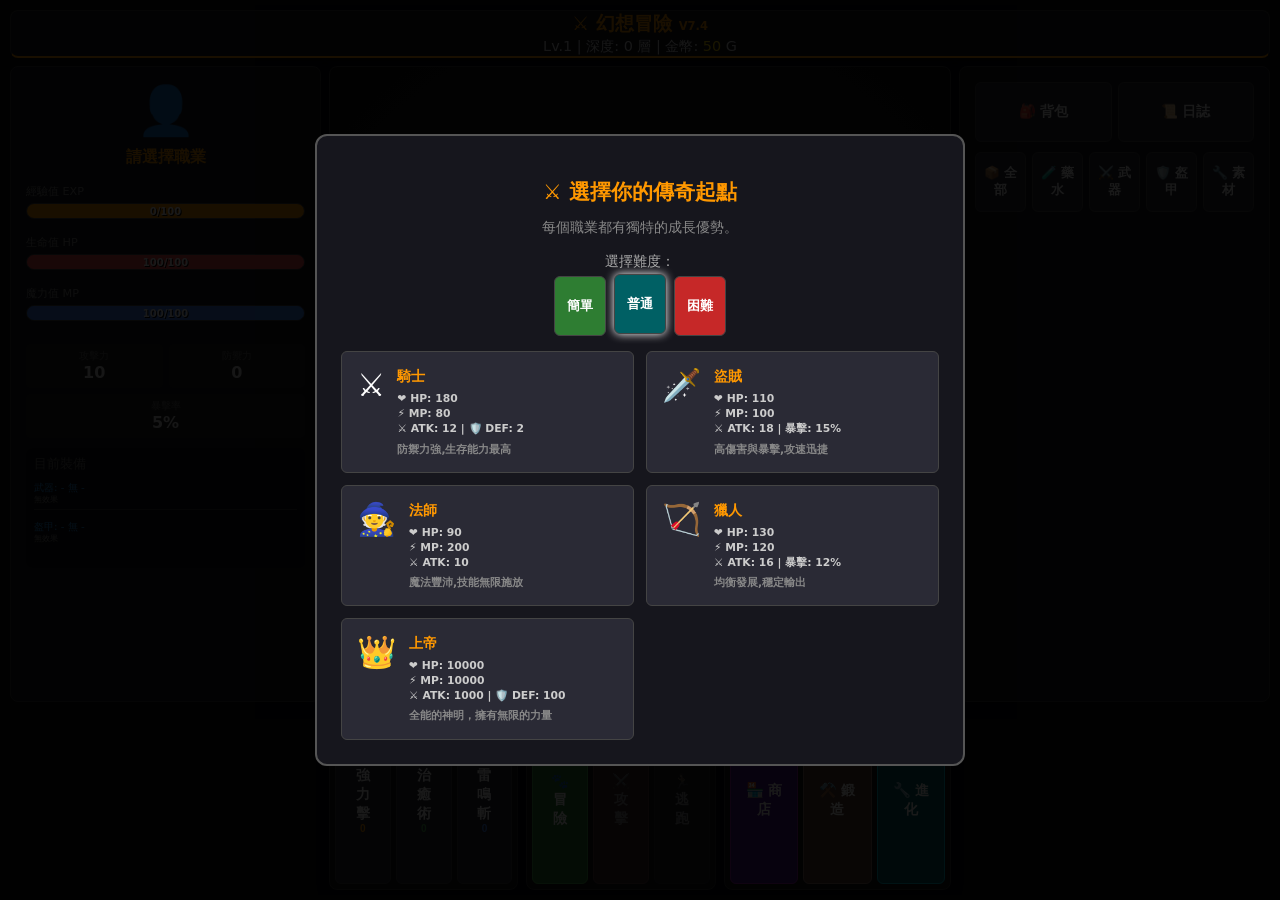
==== index.html @ 72bd385e "Update index.html" ====
<!DOCTYPE html>
<html lang="zh-TW">
<head>
    <meta charset="UTF-8">
    <meta name="viewport" content="width=device-width, initial-scale=1.0, maximum-scale=1.0, user-scalable=no">
    <title>幻想冒險 V7.4</title>
    <style>
        :root {
            --bg-dark: #0a0a0e;
            --panel-bg: #16161d;
            --panel-border: #333;
            --accent: #ff9800;
            --text-main: #e0e0e0;
            --danger: #ff5252;
            --mana: #448aff;
            --success: #4caf50;
            --r-common: #9e9e9e;
            --r-rare: #2196f3;
            --r-epic: #9c27b0;
            --r-legend: #ffab00;
            --r-mythic: #ff4081;
            --category-potion: #e91e63;
            --category-weapon: #4caf50;
            --category-armor: #795548;
            --category-material: #ff9800;
            --chest-good: #4caf50;
            --chest-bad: #f44336;
            --event-good: #4caf50;
            --event-bad: #f44336;
            --event-neutral: #ff9800;
        }

        * { 
            box-sizing: border-box; 
            user-select: none; 
            -webkit-tap-highlight-color: transparent;
        }

        body {
            margin: 0; 
            background: var(--bg-dark); 
            color: var(--text-main);
            font-family: 'Segoe UI', system-ui, sans-serif; 
            height: 100vh;
            display: flex; 
            justify-content: center; 
            align-items: center; 
            overflow: hidden;
            padding: 5px;
            touch-action: manipulation;
        }

        #game-container {
            width: 100%; 
            height: 100%; 
            max-width: 1600px; 
            display: grid;
            grid-template-columns: minmax(250px, 1fr) 2fr minmax(250px, 1fr); 
            grid-template-rows: auto 1fr auto;
            gap: 8px; 
            padding: 5px; 
            overflow: hidden;
        }

        .panel {
            background: var(--panel-bg); 
            border: 1px solid var(--panel-border);
            border-radius: 8px; 
            padding: 15px; 
            display: flex; 
            flex-direction: column;
            box-shadow: 0 4px 12px rgba(0,0,0,0.4);
            overflow: hidden;
        }

        .header { 
            grid-column: 1 / -1; 
            display: flex; 
            flex-wrap: wrap; 
            justify-content: space-between; 
            align-items: center; 
            border-bottom: 2px solid var(--accent); 
            padding: 0 15px; 
            font-size: 1em;
        }

        .main-stage { 
            grid-column: 2 / 3; 
            grid-row: 2 / 3; 
            display: flex; 
            flex-direction: column; 
            align-items: center; 
            justify-content: center; 
            position: relative; 
            background: radial-gradient(circle, #222 0%, #111 100%); 
            overflow: hidden; 
        }

        .control-area { 
            grid-column: 2 / 3; 
            grid-row: 3 / 4; 
            display: grid; 
            grid-template-columns: 1fr 1fr 1.2fr; 
            gap: 8px; 
            min-height: 180px;
        }

        .enemy-sprite { 
            font-size: 5.5em; 
            transition: 0.2s; 
            text-align: center;
        }

        .enemy-ui { 
            width: 95%; 
            background: rgba(0,0,0,0.7); 
            padding: 12px; 
            border-radius: 8px; 
            border: 1px solid #444; 
            margin-bottom: 12px; 
        }

        .enemy-stats {
            display: flex; 
            justify-content: space-between; 
            align-items: center;
            margin-bottom: 8px; 
            font-weight: bold; 
            color: var(--danger);
            font-size: 1em; 
            white-space: nowrap;
        }

        .enemy-stats span:first-child {
            display: flex; 
            align-items: center; 
            gap: 6px;
        }

        .bar-container { 
            height: 16px; 
            background: #222; 
            border-radius: 8px; 
            overflow: hidden; 
            position: relative; 
            border: 1px solid #444; 
        }

        .bar-fill { 
            height: 100%; 
            transition: width 0.3s cubic-bezier(0.4, 0, 0.2, 1); 
        }

        .hp-fill { 
            background: var(--danger); 
            box-shadow: 0 0 8px var(--danger); 
        }

        .mp-fill { 
            background: var(--mana); 
            box-shadow: 0 0 8px var(--mana); 
        }

        .bar-text { 
            position: absolute; 
            width: 100%; 
            text-align: center; 
            top:0; 
            font-size: 10px; 
            font-weight: bold; 
            line-height: 16px; 
            text-shadow: 1px 1px black; 
            color: white;
            z-index: 2;
        }

        .btn { 
            border: 1px solid #444; 
            background: #2a2a35; 
            color: white; 
            padding: 14px; 
            border-radius: 6px; 
            cursor: pointer; 
            transition: all 0.3s ease; 
            font-weight: bold; 
            font-size: 0.9em; 
            display: flex;
            align-items: center;
            justify-content: center;
            text-align: center;
            min-height: 60px;
        }

        .btn:hover:not(:disabled) { 
            background: #3a3a45; 
            transform: translateY(-2px); 
        }

        .btn:active { 
            transform: translateY(0); 
        }

        .btn:disabled { 
            opacity: 0.5; 
            cursor: not-allowed;
            filter: grayscale(70%);
        }

        .btn.combat-disabled {
            opacity: 0.4;
            filter: grayscale(80%);
            background: #1a1a24;
            border-color: #555;
        }

        .btn-exp { background: #2e7d32; border-color: #4caf50; }
        .btn-atk { background: #c62828; border-color: #ff5252; }
        .btn-shop { background: #4a148c; border-color: #9c27b0; }
        .btn-craft { background: #5d4037; border-color: #8d6e63; }
        .btn-upgrade { background: #006064; border-color: #00bcd4; }

        .grid-list { 
            display: grid; 
            grid-template-columns: repeat(auto-fill, minmax(60px, 1fr));
            gap: 6px;
            align-items: stretch;
        }

        .item-slot { 
            aspect-ratio: 1; 
            border: 2px solid var(--panel-border); 
            background: #1a1a24;
            display: flex; 
            flex-direction: column; 
            align-items: center; 
            justify-content: center;
            border-radius: 6px; 
            cursor: pointer; 
            position: relative; 
            font-size: 1.1em;
            min-height: 50px;
            max-height: 60px;
            width: 100%;
            padding: 4px;
            transition: all 0.2s ease;
            overflow: hidden;
        }

        .item-slot:hover {
            transform: scale(1.05);
            border-color: var(--accent);
        }

        .item-slot.r-common { border-color: var(--r-common); }
        .item-slot.r-rare { border-color: var(--r-rare); box-shadow: inset 0 0 4px rgba(33,150,243,0.3); }
        .item-slot.r-epic { border-color: var(--r-epic); box-shadow: inset 0 0 4px rgba(156,39,176,0.3); }
        .item-slot.r-legend { border-color: var(--r-legend); box-shadow: 0 0 6px rgba(255,171,0,0.4); }
        .item-slot.r-mythic { border-color: var(--r-mythic); box-shadow: 0 0 8px rgba(255,64,129,0.6); }

        .item-slot.enhanced::after {
            content: attr(data-enhance);
            position: absolute;
            top: 2px;
            right: 2px;
            background: linear-gradient(135deg, #ff9800, #ff5722);
            color: white;
            font-size: 10px;
            font-weight: bold;
            padding: 2px 4px;
            border-radius: 4px;
            min-width: 18px;
            text-align: center;
        }

        .category-potion { border-left: 4px solid var(--category-potion); }
        .category-weapon { border-left: 4px solid var(--category-weapon); }
        .category-armor { border-left: 4px solid var(--category-armor); }
        .category-material { border-left: 4px solid var(--category-material); }

        .shop-page, .forge-page, .upgrade-page, .chest-page, .event-page { 
            display: none; 
            flex-direction: column; 
            height: 100%; 
            width: 100%; 
            overflow: hidden;
        }

        .shop-page.active, .forge-page.active, .upgrade-page.active, .chest-page.active, .event-page.active { 
            display: flex; 
        }

        .stage-page { display: none; }
        .stage-page.active { display: flex; flex-direction: column; min-height: 0; }

        .shop-category-tabs, .bag-category-tabs { 
            display: flex; 
            gap: 6px; 
            margin-bottom: 12px; 
            flex-shrink: 0;
        }

        .shop-category-tabs button, .bag-category-tabs button { 
            flex: 1; 
            padding: 8px; 
            font-size: 0.9em; 
            min-width: 80px;
        }

        .shop-grid, .upgrade-list { 
            display: grid; 
            grid-template-columns: repeat(auto-fill, minmax(170px, 1fr)); 
            gap: 10px; 
            overflow-y: auto; 
            flex: 1;
            padding-right: 6px;
            padding-bottom: 20px;
            margin-bottom: 12px;
        }

        .shop-category {
            display: none;
        }

        .shop-category.active {
            display: grid;
        }

        .shop-card, .upgrade-card { 
            background: #252530; 
            border: 1px solid #444; 
            padding: 10px; 
            border-radius: 6px; 
            cursor: pointer; 
            transition: 0.2s; 
            display: flex; 
            flex-direction: column;
        }

        .shop-card:hover, .upgrade-card:hover { 
            transform: translateY(-2px); 
            border-color: var(--accent); 
        }

        .shop-card-icon, .upgrade-card-icon { 
            font-size: 2em; 
            margin-bottom: 6px; 
            text-align: center; 
        }

        .shop-card-name, .upgrade-card-name { 
            font-weight: bold; 
            font-size: 0.9em; 
            margin-bottom: 4px; 
        }

        .shop-card-desc, .upgrade-card-desc { 
            font-size: 0.75em; 
            color: #999; 
            margin-bottom: 8px; 
            flex-grow: 1; 
        }

        .shop-card-footer, .upgrade-card-footer { 
            display: flex; 
            justify-content: space-between; 
            align-items: center; 
            margin-top: auto; 
        }

        .shop-card-price, .upgrade-card-price { 
            color: #ffd700; 
            font-weight: bold; 
            font-size: 0.9em; 
        }

        .forge-page { 
            display: none; 
            flex-direction: column; 
            height: 100%; 
        }

        .forge-page.active { 
            display: flex; 
        }

        .recipe-list { 
            overflow-y: auto; 
            flex: 1;
            padding-right: 6px;
            padding-bottom: 20px;
            margin-bottom: 12px;
        }

        .recipe-card { 
            background: #252530; 
            border: 1px solid #444; 
            padding: 12px; 
            border-radius: 8px; 
            margin-bottom: 10px; 
            cursor: pointer; 
            transition: 0.2s; 
        }

        .recipe-card:hover { 
            border-color: var(--accent); 
        }

        .recipe-card.available { 
            background: rgba(76, 175, 80, 0.1); 
            border-color: var(--success); 
        }

        .recipe-header { 
            display: flex; 
            justify-content: space-between; 
            align-items: center; 
            margin-bottom: 10px; 
        }

        .recipe-icon { 
            font-size: 1.8em; 
        }

        .recipe-name { 
            font-weight: bold; 
            font-size: 1em; 
        }

        .recipe-desc { 
            color: #aaa; 
            font-size: 0.8em; 
            margin-bottom: 10px; 
        }

        .recipe-materials { 
            display: flex; 
            flex-wrap: wrap; 
            gap: 8px; 
        }

        .material-item { 
            display: flex; 
            align-items: center; 
            gap: 6px; 
            background: rgba(0,0,0,0.3); 
            padding: 4px 8px; 
            border-radius: 5px; 
            font-size: 0.9em; 
        }

        .material-item.has-enough { color: var(--success); }
        .material-item.not-enough { opacity: 0.5; }

        @keyframes floatUp { 
            0% { opacity: 1; transform: translateY(0); } 
            100% { opacity: 0; transform: translateY(-60px); } 
        }

        .floating-text { 
            position: absolute; 
            font-size: 2.2em; 
            font-weight: bold; 
            animation: floatUp 1s forwards; 
            z-index: 100; 
            pointer-events: none; 
        }

        .shake { animation: shake 0.3s; }

        @keyframes shake { 
            0%, 100% { transform: translateX(0); } 
            25% { transform: translateX(-8px); } 
            75% { transform: translateX(8px); } 
        }

        .modal-overlay { 
            position: fixed; 
            top:0; left:0; 
            width:100%; 
            height:100%; 
            background:rgba(0,0,0,0.9); 
            display:none; 
            align-items:center; 
            justify-content:center; 
            z-index:1000; 
        }

        .modal-box { 
            background: var(--panel-bg); 
            padding: 24px; 
            border-radius: 12px; 
            border: 2px solid #555; 
            width: 90%; 
            max-width: 450px; 
            text-align: center; 
            max-height: 80vh; 
            overflow-y: auto; 
        }

        .tabs-container { 
            display: flex; 
            gap: 6px; 
            margin-bottom: 10px; 
            flex-shrink: 0;
        }

        .tabs-container button { 
            flex: 1; 
            padding: 8px; 
            font-size: 0.85em; 
            height: 40px;
        }

        .tab-content { 
            display: none; 
            flex-direction: column;
            height: 100%;
            overflow: hidden;
        }

        .tab-content.active { 
            display: flex;
        }

        #bag-tab {
            flex: 1;
            overflow: hidden;
            display: none;
            flex-direction: column;
            min-height: 0;
        }

        #bag-tab.active {
            display: flex;
        }

        #bag-tab .grid-list {
            flex: 1;
            overflow-y: auto;
            padding-right: 4px;
            padding-bottom: 8px;
        }

        #log-tab {
            flex: 1;
            overflow-y: auto;
            font-size: 0.8em;
            color: #aaa;
            line-height: 1.5;
            padding-right: 4px;
            display: none;
            padding-bottom: 15px;
        }

        #log-tab.active {
            display: block;
        }

        .boss-warning { 
            background: linear-gradient(135deg, rgba(255,171,0,0.2), rgba(255,107,0,0.2)); 
            border: 2px solid #ffab00; 
            padding: 10px; 
            border-radius: 8px; 
            margin-bottom: 10px; 
            text-align: center; 
        }

        .boss-warning-title { 
            color: #ffab00; 
            font-weight: bold; 
            font-size: 1em; 
        }

        .class-card { 
            padding:15px; 
            text-align:left; 
            height:auto; 
            display:flex; 
            gap:12px; 
            align-items:flex-start; 
            cursor:pointer; 
        }

        ::-webkit-scrollbar {
            width: 8px;
        }

        ::-webkit-scrollbar-track {
            background: rgba(0, 0, 0, 0.2);
            border-radius: 4px;
        }

        ::-webkit-scrollbar-thumb {
            background: var(--accent);
            border-radius: 4px;
        }

        ::-webkit-scrollbar-thumb:hover {
            background: #ffb74d;
        }

        #combat-warning {
            grid-column: 1 / -1;
            color: #ff9800;
            font-size: 0.85em;
            text-align: center;
            margin-top: 8px;
            display: none;
            animation: pulse 2s infinite;
        }

        @keyframes pulse {
            0% { opacity: 0.6; }
            50% { opacity: 1; }
            100% { opacity: 0.6; }
        }

        .equipment-info {
            margin-top: 10px;
            font-size: 0.8em;
            background: rgba(0,0,0,0.3);
            padding: 8px;
            border-radius: 6px;
            overflow-y: visible;
            max-height: none;
            min-height: 120px;
        }

        .equipment-item {
            margin-bottom: 6px;
            padding: 4px 0;
            border-bottom: 1px solid #333;
        }

        .equipment-item:last-child {
            border-bottom: none;
        }

        @keyframes enhanceGlow {
            0% { box-shadow: 0 0 5px #ff9800; }
            50% { box-shadow: 0 0 25px #ff9800; }
            100% { box-shadow: 0 0 5px #ff9800; }
        }

        .enhance-success {
            animation: enhanceGlow 1s ease-in-out;
        }

        .enhance-level {
            color: #ff9800;
            font-weight: bold;
            font-size: 1em;
        }

        @media (hover: none) {
            .btn:hover:not(:disabled) {
                transform: none;
            }
            
            .item-slot:hover {
                transform: none;
            }
            
            .shop-card:hover, .upgrade-card:hover, .recipe-card:hover {
                transform: none;
            }
        }

        .password-input {
            width: 100%;
            padding: 12px;
            margin: 12px 0;
            background: #222;
            border: 1px solid #444;
            border-radius: 6px;
            color: white;
            font-size: 1.1em;
            text-align: center;
        }

        .password-error {
            color: #ff5252;
            font-size: 0.9em;
            margin-top: 8px;
            min-height: 24px;
        }

        .skill-btn {
            display: flex;
            flex-direction: column;
            align-items: center;
            justify-content: center;
            text-align: center;
            height: 100%;
            width: 100%;
        }

        .chest-result-good {
            color: var(--chest-good);
            font-weight: bold;
            font-size: 1.2em;
        }

        .chest-result-bad {
            color: var(--chest-bad);
            font-weight: bold;
            font-size: 1.2em;
        }

        .chest-reward {
            font-size: 1.1em;
            margin: 15px 0;
            padding: 10px;
            border-radius: 8px;
            background: rgba(0,0,0,0.3);
        }

        @keyframes chestOpen {
            0% { transform: scale(1); }
            50% { transform: scale(1.2); }
            100% { transform: scale(1); }
        }

        .chest-opening {
            animation: chestOpen 0.5s ease-in-out;
        }

        #difficulty-easy.active, #difficulty-normal.active, #difficulty-hard.active {
            box-shadow: 0 0 10px currentColor;
            transform: translateY(-2px);
        }

        .event-result-good {
            color: var(--event-good);
            font-weight: bold;
            font-size: 1.2em;
        }

        .event-result-bad {
            color: var(--event-bad);
            font-weight: bold;
            font-size: 1.2em;
        }

        .event-result-neutral {
            color: var(--event-neutral);
            font-weight: bold;
            font-size: 1.2em;
        }

        .event-reward {
            font-size: 1.1em;
            margin: 15px 0;
            padding: 10px;
            border-radius: 8px;
            background: rgba(0,0,0,0.3);
        }

        /* 已裝備標記 */
        .item-equipped::before {
            content: "✔";
            position: absolute;
            top: 2px;
            left: 2px;
            background: linear-gradient(135deg, #4caf50, #2e7d32);
            color: white;
            font-size: 10px;
            font-weight: bold;
            padding: 2px 4px;
            border-radius: 4px;
            min-width: 18px;
            text-align: center;
            z-index: 1;
        }

        /* 物品堆疊數量顯示 */
        .item-count {
            position: absolute;
            bottom: 2px;
            right: 2px;
            background: rgba(0, 0, 0, 0.7);
            color: white;
            font-size: 10px;
            font-weight: bold;
            padding: 1px 3px;
            border-radius: 3px;
            min-width: 16px;
            text-align: center;
            line-height: 1.2;
        }

        /* 電腦版背包標籤優化 */
        @media (min-width: 1025px) {
            .bag-category-tabs {
                display: grid;
                grid-template-columns: repeat(5, 1fr);
                gap: 6px;
                overflow-x: visible;
            }
            
            .bag-category-tabs button {
                min-width: auto;
                font-size: 0.8em !important;
            }
        }

        /* 左側面板間距修正 */
        aside.panel:first-of-type {
            padding: 15px !important;
        }

        /* 修正經驗、生命、魔力條的間距 */
        .stat-label {
            font-size: 0.7em; 
            color: #888; 
            margin-top: 8px !important; 
            margin-bottom: 4px !important;
        }

        .bar-container {
            margin-bottom: 8px !important;
        }

        /* 手機版佈局 */
        @media (max-width: 768px) {
            body {
                padding: 3px;
                height: 100vh;
                overflow: hidden;
                align-items: flex-start;
            }
            
            #game-container {
                grid-template-columns: 1fr;
                grid-template-rows: auto auto auto auto auto;
                gap: 5px;
                height: 100%;
                padding: 3px;
            }
            
            .header { 
                grid-column: 1; 
                grid-row: 1;
                padding: 5px 10px;
                font-size: 0.9em;
            }
            
            aside:first-of-type { 
                grid-column: 1; 
                grid-row: 2; 
                max-height: 220px;
                overflow: hidden;
            }
            
            .main-stage { 
                grid-column: 1; 
                grid-row: 3; 
                min-height: 180px;
                max-height: 220px;
                justify-content: flex-start;
                padding-top: 10px;
            }
            
            .control-area { 
                grid-column: 1; 
                grid-row: 4; 
                grid-template-columns: 1fr;
                min-height: auto;
                gap: 5px;
                max-height: 200px;
                overflow: hidden;
            }
            
            aside:last-of-type { 
                grid-column: 1; 
                grid-row: 5; 
                flex: 1;
                overflow: hidden;
            }
            
            .grid-list {
                grid-template-columns: repeat(4, 1fr) !important;
                gap: 4px !important;
            }
            
            .item-slot {
                min-height: 45px !important;
                max-height: 55px !important;
                font-size: 0.9em !important;
                padding: 6px !important;
            }
            
            .btn {
                padding: 10px 8px !important;
                font-size: 0.85em !important;
                min-height: 60px;
                line-height: 1.3;
            }
            
            .enemy-sprite {
                font-size: 3em !important;
                margin-bottom: 5px;
            }
            
            .modal-box {
                width: 95% !important;
                padding: 20px !important;
                margin: 10px;
                max-height: 80vh !important;
            }
            
            .panel {
                padding: 10px !important;
            }
            
            .shop-grid, .recipe-list, .upgrade-list {
                grid-template-columns: repeat(auto-fill, minmax(140px, 1fr)) !important;
            }
            
            /* 技能按鈕調整 */
            #skill-1, #skill-2, #skill-3 {
                padding: 6px 3px !important;
                font-size: 0.75em !important;
                min-height: 60px;
                display: flex;
                flex-direction: column;
                justify-content: center;
                align-items: center;
            }
            
            #skill-1 small, #skill-2 small, #skill-3 small {
                font-size: 0.65em !important;
                margin-top: 3px;
            }
            
            /* 控制區域按鈕調整 */
            .control-area > .panel {
                padding: 6px !important;
                gap: 4px !important;
            }
            
            .control-area > .panel > div {
                display: grid;
                grid-template-columns: repeat(3, 1fr);
                gap: 4px;
            }
            
            /* 背包標籤調整 */
            .bag-category-tabs {
                display: flex;
                flex-wrap: nowrap;
                overflow-x: auto;
                padding-bottom: 6px;
                gap: 3px;
                -webkit-overflow-scrolling: touch;
                scrollbar-width: none;
            }
            
            .bag-category-tabs::-webkit-scrollbar {
                display: none;
            }
            
            .bag-category-tabs button {
                min-width: 60px;
                padding: 6px 3px !important;
                font-size: 0.7em !important;
                flex-shrink: 0;
                white-space: nowrap;
            }
            
            /* 商店標籤調整 */
            .shop-category-tabs {
                display: flex;
                flex-wrap: nowrap;
                overflow-x: auto;
                padding-bottom: 6px;
                gap: 3px;
            }
            
            .shop-category-tabs button {
                min-width: 60px;
                padding: 6px 3px !important;
                font-size: 0.7em !important;
                flex-shrink: 0;
            }
            
            .equipment-info {
                min-height: 100px !important;
                padding: 6px !important;
                font-size: 0.75em;
            }
            
            #enemy-panel {
                position: relative;
                bottom: 0;
                left: 0;
                transform: none;
                width: 100%;
                margin-bottom: 5px;
                padding: 8px;
            }
            
            .boss-warning {
                position: relative;
                top: 0;
                left: 0;
                transform: none;
                width: 100%;
                margin: 5px 0;
                padding: 8px;
                font-size: 0.9em;
            }
            
            #event-name {
                font-size: 1.2em;
                margin: 5px 0;
            }
            
            #event-desc {
                font-size: 0.75em;
                margin: 3px 0;
            }
        }

        @media (max-width: 480px) {
            .grid-list {
                grid-template-columns: repeat(4, 1fr) !important;
            }
            
            .item-slot {
                min-height: 40px !important;
                max-height: 50px !important;
                font-size: 0.8em !important;
                padding: 5px !important;
            }
            
            .btn {
                padding: 8px 4px !important;
                font-size: 0.8em !important;
                min-height: 55px;
            }
            
            .enemy-sprite {
                font-size: 2.5em !important;
            }
            
            .shop-grid, .recipe-list, .upgrade-list {
                grid-template-columns: repeat(auto-fill, minmax(120px, 1fr)) !important;
            }
            
            #skill-1, #skill-2, #skill-3 {
                font-size: 0.7em !important;
                min-height: 55px;
                padding: 5px 2px !important;
            }
            
            .bag-category-tabs button {
                min-width: 55px;
                font-size: 0.65em !important;
            }
            
            .main-stage {
                min-height: 160px;
                max-height: 200px;
            }
        }

        /* 平板版佈局 */
        @media (min-width: 769px) and (max-width: 1024px) {
            #game-container {
                grid-template-columns: 1fr 1.5fr;
                grid-template-rows: auto 1fr auto auto;
            }
            
            aside:first-of-type { 
                grid-column: 1; 
                grid-row: 2; 
            }
            
            .main-stage { 
                grid-column: 2; 
                grid-row: 2; 
                min-height: 300px;
                max-height: 350px;
            }
            
            .control-area { 
                grid-column: 1 / span 2; 
                grid-row: 3; 
            }
            
            aside:last-of-type { 
                grid-column: 1 / span 2; 
                grid-row: 4; 
            }
            
            .control-area > .panel {
                padding: 8px !important;
            }
            
            #skill-1, #skill-2, #skill-3 {
                padding: 8px 4px !important;
                font-size: 0.8em !important;
            }
            
            .bag-category-tabs {
                display: flex;
                flex-wrap: nowrap;
                overflow-x: auto;
                padding-bottom: 8px;
                gap: 4px;
            }
            
            .bag-category-tabs button {
                min-width: 70px;
                padding: 6px 3px !important;
                font-size: 0.75em !important;
                flex-shrink: 0;
            }
        }

        /* 適應不同高度的螢幕 */
        @media (max-height: 700px) {
            .main-stage {
                min-height: 150px !important;
                max-height: 180px !important;
            }
            
            .enemy-sprite {
                font-size: 3.5em !important;
            }
            
            .control-area {
                min-height: 150px !important;
            }
            
            .btn {
                min-height: 50px !important;
                padding: 8px !important;
                font-size: 0.8em !important;
            }
        }

        @media (max-height: 600px) {
            .main-stage {
                min-height: 130px !important;
                max-height: 150px !important;
            }
            
            .enemy-sprite {
                font-size: 3em !important;
            }
            
            .control-area {
                min-height: 130px !important;
            }
            
            .btn {
                min-height: 45px !important;
                padding: 6px !important;
                font-size: 0.75em !important;
            }
        }
    </style>
</head>
<body>

<div id="game-container">
    <header class="panel header">
        <div style="font-size:1.2em; font-weight:bold; color:var(--accent);">⚔️ 幻想冒險 <span style="font-size:0.6em;">V7.4</span></div>
        <div style="font-size:0.9em;">Lv.<span id="ui-level">1</span> | 深度: <span id="ui-depth">0</span> 層 | 金幣: <span id="ui-gold" style="color:#ffd700">50</span> G</div>
    </header>

    <aside class="panel">
        <div style="text-align:center; font-size:3em; margin-bottom:8px;" id="ui-avatar">👤</div>
        <h2 id="ui-class" style="text-align:center; margin:0 0 8px 0; color:var(--accent); font-size:1em;">請選擇職業</h2>
        
        <div class="stat-label">經驗值 EXP</div>
        <div class="bar-container"><div id="exp-bar" class="bar-fill" style="background:var(--accent);"></div><div id="exp-text" class="bar-text">0/100</div></div>
        
        <div class="stat-label">生命值 HP</div>
        <div class="bar-container"><div id="hp-bar" class="bar-fill hp-fill"></div><div id="hp-text" class="bar-text">100/100</div></div>
        
        <div class="stat-label">魔力值 MP</div>
        <div class="bar-container"><div id="mp-bar" class="bar-fill mp-fill"></div><div id="mp-text" class="bar-text">100/100</div></div>

        <div style="display:grid; grid-template-columns: 1fr 1fr; gap:6px; margin-top:15px;">
            <div style="text-align:center; background:#222; padding:6px; border-radius:5px;">
                <div style="font-size:0.6em; color:#666;">攻擊力</div>
                <div id="ui-atk" style="font-size:1em; font-weight:bold;">10</div>
            </div>
            <div style="text-align:center; background:#222; padding:6px; border-radius:5px;">
                <div style="font-size:0.6em; color:#666;">防禦力</div>
                <div id="ui-def" style="font-size:1em; font-weight:bold;">0</div>
            </div>
            <div style="text-align:center; background:#222; padding:6px; border-radius:5px; grid-column: 1 / -1;">
                <div style="font-size:0.6em; color:#666;">暴擊率</div>
                <div id="ui-crit" style="font-size:1em; font-weight:bold;">5%</div>
            </div>
        </div>
        <div class="equipment-info">
            <div style="color:#666; margin-bottom:4px;">目前裝備</div>
            <div class="equipment-item">
                <div id="ui-weapon" style="color:var(--r-rare); font-size:0.8em;">武器: - 無 -</div>
                <div id="weapon-desc" style="font-size:0.6em; color:#888;">無效果</div>
            </div>
            <div class="equipment-item">
                <div id="ui-armor" style="color:var(--r-rare); font-size:0.8em;">盔甲: - 無 -</div>
                <div id="armor-desc" style="font-size:0.6em; color:#888;">無效果</div>
            </div>
        </div>
    </aside>

    <main class="panel main-stage" id="stage">
        <div id="adventure-page" class="stage-page active">
            <div id="enemy-sprite" class="enemy-sprite">🌲</div>
            
            <div id="event-name" style="font-size:1.5em; font-weight:bold; text-align:center;">冒險者,歡迎</div>
            <div id="event-desc" style="color:#888; margin-top:6px; text-align:center; max-width:90%; font-size:0.85em;">在右側選擇你的出身,開始這段傳奇...</div>
        </div>

        <div id="boss-warning" class="boss-warning" style="display:none; width:90%; position: absolute; top: 15px; left: 50%; transform: translateX(-50%);">
            <div class="boss-warning-title">⚡ BOSS 來臨 ⚡</div>
            <div style="color:#ffab00; font-size:0.8em;">這是第 <span id="boss-number">0</span> 尊 Boss！</div>
        </div>
        
        <div id="enemy-panel" class="enemy-ui" style="display:none; position: absolute; bottom: 15px; left: 50%; transform: translateX(-50%);">
            <div class="enemy-stats">
                <span>⚔️ ATK: <span id="enemy-atk">0</span></span>
                <span id="enemy-hp-text">0/0</span>
            </div>
            <div class="bar-container" style="height:10px;"><div id="enemy-hp-bar" class="bar-fill hp-fill"></div></div>
        </div>

        <div id="shop-page" class="shop-page">
            <div style="display:flex; justify-content:space-between; align-items:center; margin-bottom:12px;">
                <h2 style="color:var(--accent); margin:0; font-size:1.1em;">🏪 商店</h2>
                <button class="btn" onclick="Game.closeShop()" style="padding:5px 10px; font-size:0.75em;">← 返回</button>
            </div>
            <div class="shop-category-tabs">
                <button class="btn active" onclick="UI.switchShopCategory('potion')">🧪 藥水</button>
                <button class="btn" onclick="UI.switchShopCategory('weapon')">⚔️ 武器</button>
                <button class="btn" onclick="UI.switchShopCategory('armor')">🛡️ 盔甲</button>
                <button class="btn" onclick="UI.switchShopCategory('material')">📦 素材</button>
            </div>
            <div id="shop-potion" class="shop-grid shop-category active"></div>
            <div id="shop-weapon" class="shop-grid shop-category"></div>
            <div id="shop-armor" class="shop-grid shop-category"></div>
            <div id="shop-material" class="shop-grid shop-category"></div>
        </div>

        <div id="forge-page" class="forge-page">
            <div style="display:flex; justify-content:space-between; align-items:center; margin-bottom:12px;">
                <h2 style="color:var(--accent); margin:0; font-size:1.1em;">⚒️ 鍛造場</h2>
                <button class="btn" onclick="Game.closeForge()" style="padding:5px 10px; font-size:0.75em;">← 返回</button>
            </div>
            <div id="recipe-list" class="recipe-list"></div>
        </div>

        <div id="upgrade-page" class="upgrade-page">
            <div style="display:flex; justify-content:space-between; align-items:center; margin-bottom:12px;">
                <h2 style="color:var(--accent); margin:0; font-size:1.1em;">🔧 進化台</h2>
                <button class="btn" onclick="Game.closeUpgrade()" style="padding:5px 10px; font-size:0.75em;">← 返回</button>
            </div>
            <div id="upgrade-list" class="upgrade-list"></div>
        </div>
        
        <!-- 新增寶箱界面 -->
        <div id="chest-page" class="chest-page" style="display:none;">
            <div style="display:flex; justify-content:space-between; align-items:center; margin-bottom:12px;">
                <h2 style="color:var(--accent); margin:0; font-size:1.1em;">🎁 神秘寶箱</h2>
            </div>
            <div id="chest-content" style="text-align:center;">
                <div id="chest-icon" style="font-size:5em; margin:20px 0;">🎁</div>
                <div id="chest-message" style="font-size:1.1em; margin-bottom:20px;">你發現了一個神秘寶箱！要打開它嗎？</div>
                <div style="display:flex; gap:10px; justify-content:center;">
                    <button class="btn btn-exp" onclick="Chest.open()" style="flex:1; padding:12px;">打開寶箱</button>
                    <button class="btn" onclick="Chest.skip()" style="flex:1; padding:12px;">忽略寶箱</button>
                </div>
            </div>
        </div>
        
        <!-- 新增隨機事件頁面 -->
        <div id="event-page" class="event-page" style="display:none;">
            <div style="display:flex; justify-content:space-between; align-items:center; margin-bottom:12px;">
                <h2 style="color:var(--accent); margin:0; font-size:1.1em;">🎲 隨機事件</h2>
            </div>
            <div id="event-content" style="text-align:center;">
                <div id="event-icon" style="font-size:5em; margin:20px 0;">🎲</div>
                <div id="event-name" style="font-size:1.5em; font-weight:bold; margin-bottom:10px;">隨機事件</div>
                <div id="event-desc" style="font-size:1.1em; margin-bottom:20px;">你遇到了一個隨機事件</div>
                <div id="event-result" style="margin-bottom:20px;"></div>
                <div style="display:flex; gap:10px; justify-content:center;">
                    <button class="btn btn-exp" onclick="RandomEvent.process()" style="flex:1; padding:12px;">繼續</button>
                    <button class="btn" onclick="RandomEvent.skip()" style="flex:1; padding:12px;">跳過</button>
                </div>
            </div>
        </div>
    </main>

    <section class="control-area">
        <div class="panel" style="display:grid; grid-template-columns:1fr 1fr 1fr; gap:5px; padding:5px;">
            <button class="btn skill-btn" id="skill-1" onclick="Combat.useSkill(1)">
                <div>強力擊</div>
                <small id="sk1-val" style="color:var(--accent); font-size:0.7em">0</small>
            </button>
            <button class="btn skill-btn" id="skill-2" onclick="Combat.useSkill(2)">
                <div>治癒術</div>
                <small id="sk2-val" style="color:var(--success); font-size:0.7em">0</small>
            </button>
            <button class="btn skill-btn" id="skill-3" onclick="Combat.useSkill(3)">
                <div>雷鳴斬</div>
                <small id="sk3-val" style="color:var(--mana); font-size:0.7em">0</small>
            </button>
        </div>
        <div class="panel" style="display:grid; grid-template-columns:1fr 1fr 1fr; gap:5px; padding:5px;">
            <button id="btn-explore" class="btn btn-exp" onclick="Game.explore()">🐾 冒險</button>
            <button id="btn-attack" class="btn btn-atk" onclick="Combat.playerAttack()" disabled>⚔️ 攻擊</button>
            <button id="btn-flee" class="btn" onclick="Combat.flee()" disabled>🏃 逃跑</button>
        </div>
        <div class="panel" style="display:grid; grid-template-columns:1fr 1fr 1fr; gap:5px; padding:5px;">
            <button id="btn-shop" class="btn btn-shop" onclick="Game.openShop()">🏪 商店</button>
            <button id="btn-craft" class="btn btn-craft" onclick="Game.openForge()">⚒️ 鍛造</button>
            <button id="btn-upgrade" class="btn btn-upgrade" onclick="Game.openUpgrade()">🔧 進化</button>
        </div>
        <div id="combat-warning" style="display: none; color: #ff9800; font-size: 0.75em; text-align: center; margin-top: 5px;">戰鬥中無法進入商店、鍛造或進化</div>
    </section>

    <aside class="panel" style="min-height: 0; overflow: hidden; display: flex; flex-direction: column;">
        <div class="tabs-container">
            <button class="btn active" onclick="UI.switchTab('bag', this)">🎒 背包</button>
            <button class="btn" onclick="UI.switchTab('log', this)">📜 日誌</button>
        </div>
        
        <div id="bag-tab" class="tab-content active">
            <div class="bag-category-tabs">
                <button class="btn active" onclick="UI.switchBagCategory('all')">📦 全部</button>
                <button class="btn" onclick="UI.switchBagCategory('potion')">🧪 藥水</button>
                <button class="btn" onclick="UI.switchBagCategory('weapon')">⚔️ 武器</button>
                <button class="btn" onclick="UI.switchBagCategory('armor')">🛡️ 盔甲</button>
                <button class="btn" onclick="UI.switchBagCategory('material')">🔧 素材</button>
            </div>
            <div class="grid-list" id="bag-grid"></div>
        </div>
        <div id="log-tab" class="tab-content"></div>
    </aside>
</div>

<div id="item-modal" class="modal-overlay">
    <div class="modal-box">
        <div id="m-icon" style="font-size:3em;"></div>
        <h2 id="m-title" style="font-size:1.1em; margin: 5px 0;"></h2>
        <div id="m-rarity" style="margin-bottom:6px; font-weight:bold; font-size:0.8em;"></div>
        <p id="m-desc" style="color:#aaa; margin-bottom:10px; font-size:0.8em;"></p>
        <div id="m-stats" style="margin-bottom:10px; font-size:0.8em; color:#ccc;"></div>
        <div style="display:flex; gap:6px;">
            <button class="btn" style="flex:1" onclick="UI.closeModal()">關閉</button>
            <button id="m-action" class="btn btn-exp" style="flex:1">執行</button>
        </div>
    </div>
</div>

<div id="dead-modal" class="modal-overlay">
    <div class="modal-box">
        <div style="font-size:3.5em; margin-bottom:12px;">💀</div>
        <h2 style="color:var(--danger); margin-bottom:6px; font-size:1.3em;">冒險者戰死</h2>
        <p style="color:#aaa; margin-bottom:15px; line-height:1.5; font-size:0.85em;">
            你的傳奇止步於第 <span id="dead-depth">0</span> 層<br>
            擊敗了 <span id="dead-bosses">0</span> 個BOSS<br>
            最終等級: Lv.<span id="dead-level">1</span>
        </p>
        <div>
            <button class="restart-btn" onclick="Game.restart()" style="background:var(--accent); color:white; border:none; padding:10px 20px; border-radius:5px; font-weight:bold; cursor:pointer;">🔄 重新開始</button>
        </div>
        <p style="color:#666; font-size:0.8em; margin-top:12px;">你的勇氣將被後世傳頌...</p>
    </div>
</div>

<div id="start-modal" class="modal-overlay" style="display:flex;">
    <div class="modal-box" style="width:90%; max-width:650px; max-height:85vh;">
        <h2 style="color:var(--accent); margin-bottom:6px; font-size:1.3em;">⚔️ 選擇你的傳奇起點</h2>
        <p style="color:#888; margin-bottom:15px; font-size:0.85em;">每個職業都有獨特的成長優勢。</p>
        
        <!-- 難度選擇 -->
        <div style="margin-bottom:15px; text-align:center;">
            <div style="color:#aaa; margin-bottom:5px; font-size:0.9em;">選擇難度：</div>
            <div style="display:flex; gap:8px; justify-content:center;">
                <button id="difficulty-easy" class="btn" onclick="Game.setDifficulty('easy')" style="padding:6px 12px; font-size:0.8em; background:#2e7d32;">簡單</button>
                <button id="difficulty-normal" class="btn active" onclick="Game.setDifficulty('normal')" style="padding:6px 12px; font-size:0.8em; background:#006064;">普通</button>
                <button id="difficulty-hard" class="btn" onclick="Game.setDifficulty('hard')" style="padding:6px 12px; font-size:0.8em; background:#c62828;">困難</button>
            </div>
        </div>
        
        <div style="display:grid; grid-template-columns:repeat(auto-fit, minmax(250px, 1fr)); gap:12px;">
            <div class="btn class-card" onclick="startGame('knight')">
                <div style="font-size:2.2em;">⚔️</div>
                <div style="flex:1;">
                    <div style="font-size:1em; font-weight:bold; color:var(--accent); margin-bottom:5px;">騎士</div>
                    <div style="font-size:0.75em; line-height:1.4; color:#ccc;">
                        <div>❤️ HP: 180</div>
                        <div>⚡ MP: 80</div>
                        <div>⚔️ ATK: 12 | 🛡️ DEF: 2</div>
                        <div style="color:#888; margin-top:5px;">防禦力強,生存能力最高</div>
                    </div>
                </div>
            </div>
            <div class="btn class-card" onclick="startGame('thief')">
                <div style="font-size:2.2em;">🗡️</div>
                <div style="flex:1;">
                    <div style="font-size:1em; font-weight:bold; color:var(--accent); margin-bottom:5px;">盜賊</div>
                    <div style="font-size:0.75em; line-height:1.4; color:#ccc;">
                        <div>❤️ HP: 110</div>
                        <div>⚡ MP: 100</div>
                        <div>⚔️ ATK: 18 | 暴擊: 15%</div>
                        <div style="color:#888; margin-top:5px;">高傷害與暴擊,攻速迅捷</div>
                    </div>
                </div>
            </div>
            <div class="btn class-card" onclick="startGame('mage')">
                <div style="font-size:2.2em;">🧙</div>
                <div style="flex:1;">
                    <div style="font-size:1em; font-weight:bold; color:var(--accent); margin-bottom:5px;">法師</div>
                    <div style="font-size:0.75em; line-height:1.4; color:#ccc;">
                        <div>❤️ HP: 90</div>
                        <div>⚡ MP: 200</div>
                        <div>⚔️ ATK: 10</div>
                        <div style="color:#888; margin-top:5px;">魔法豐沛,技能無限施放</div>
                    </div>
                </div>
            </div>
            <div class="btn class-card" onclick="startGame('ranger')">
                <div style="font-size:2.2em;">🏹</div>
                <div style="flex:1;">
                    <div style="font-size:1em; font-weight:bold; color:var(--accent); margin-bottom:5px;">獵人</div>
                    <div style="font-size:0.75em; line-height:1.4; color:#ccc;">
                        <div>❤️ HP: 130</div>
                        <div>⚡ MP: 120</div>
                        <div>⚔️ ATK: 16 | 暴擊: 12%</div>
                        <div style="color:#888; margin-top:5px;">均衡發展,穩定輸出</div>
                    </div>
                </div>
            </div>
            <div class="btn class-card" onclick="showPasswordModal()">
                <div style="font-size:2.2em;">👑</div>
                <div style="flex:1;">
                    <div style="font-size:1em; font-weight:bold; color:var(--accent); margin-bottom:5px;">上帝</div>
                    <div style="font-size:0.75em; line-height:1.4; color:#ccc;">
                        <div>❤️ HP: 10000</div>
                        <div>⚡ MP: 10000</div>
                        <div>⚔️ ATK: 1000 | 🛡️ DEF: 100</div>
                        <div style="color:#888; margin-top:5px;">全能的神明，擁有無限的力量</div>
                    </div>
                </div>
            </div>
        </div>
    </div>
</div>

<div id="password-modal" class="modal-overlay" style="display:none;">
    <div class="modal-box">
        <div style="font-size:3em; margin-bottom:10px;">🔒</div>
        <h2 style="color:var(--accent); margin-bottom:10px;">輸入密碼解鎖上帝模式</h2>
        <input type="password" id="password-input" class="password-input" placeholder="輸入密碼">
        <div class="password-error" id="password-error"></div>
        <div style="display:flex; gap:10px; margin-top:15px;">
            <button class="btn" style="flex:1" onclick="checkPassword()">確認</button>
            <button class="btn" style="flex:1" onclick="hidePasswordModal()">取消</button>
        </div>
    </div>
</div>

<script>
    // 遊戲全局變量
    let isCombatAction = false;
    let currentBagCategory = 'all';
    let currentShopCategory = 'potion';
    let gameDifficulty = 'normal'; // 預設為普通難度
    let isOpeningChest = false; // 防止寶箱重複開啟
    let isProcessingEvent = false; // 防止事件重複處理

    // 密碼驗證相關
    const GOD_PASSWORDS = ['940516', '991103'];
    let passwordAttempts = 0;
    const MAX_PASSWORD_ATTEMPTS = 5;

    // 難度係數
    const DIFFICULTY_MODIFIERS = {
        easy: {
            monsterGrowth: 0.04, // 怪物成長係數
            playerDamageMultiplier: 1.3, // 玩家傷害加成
            monsterDamageMultiplier: 0.7, // 怪物傷害降低
            goldMultiplier: 1.5, // 金幣獲得加成
            expMultiplier: 1.5, // 經驗獲得加成
            chestChance: 0.2, // 寶箱出現機率（改為平均5層觸發一次）
            eventChance: 0.2 // 隨機事件機率（改為平均5層觸發一次）
        },
        normal: {
            monsterGrowth: 0.08,
            playerDamageMultiplier: 1.0,
            monsterDamageMultiplier: 1.0,
            goldMultiplier: 1.0,
            expMultiplier: 1.0,
            chestChance: 0.2, // 改為平均5層觸發一次
            eventChance: 0.2 // 改為平均5層觸發一次
        },
        hard: {
            monsterGrowth: 0.12,
            playerDamageMultiplier: 0.8,
            monsterDamageMultiplier: 1.3,
            goldMultiplier: 0.7,
            expMultiplier: 0.8,
            chestChance: 0.2, // 改為平均5層觸發一次
            eventChance: 0.2 // 改為平均5層觸發一次
        }
    };

    // 擴展的遊戲數據庫
    const DB = {
        monsters: [
            // 初級怪物
            { name: "史萊姆", hp: 30, atk: 4, icon: "🟢", rarity: 1 },
            { name: "小蝙蝠", hp: 25, atk: 5, icon: "🦇", rarity: 1 },
            { name: "哥布林", hp: 45, atk: 7, icon: "👹", rarity: 1 },
            { name: "骷髏兵", hp: 55, atk: 9, icon: "💀", rarity: 1 },
            { name: "泥沼怪", hp: 65, atk: 8, icon: "🟤", rarity: 1 },
            
            // 中級怪物
            { name: "野狼", hp: 80, atk: 12, icon: "🐺", rarity: 2 },
            { name: "石像鬼", hp: 100, atk: 15, icon: "🗿", rarity: 2 },
            { name: "毒蜘蛛", hp: 70, atk: 18, icon: "🕷️", rarity: 2 },
            { name: "幽靈", hp: 90, atk: 14, icon: "👻", rarity: 2 },
            { name: "巨蟻", hp: 85, atk: 16, icon: "🐜", rarity: 2 },
            
            // 高級怪物
            { name: "火焰元素", hp: 150, atk: 25, icon: "🔥", rarity: 3 },
            { name: "冰霜精靈", hp: 140, atk: 22, icon: "❄️", rarity: 3 },
            { name: "雷電獸", hp: 160, atk: 28, icon: "⚡", rarity: 3 },
            { name: "岩漿怪", hp: 180, atk: 32, icon: "🌋", rarity: 3 },
            { name: "暗影豹", hp: 130, atk: 30, icon: "🐆", rarity: 3 },
            
            // 稀有怪物
            { name: "獨眼巨人", hp: 250, atk: 40, icon: "👁️", rarity: 4 },
            { name: "雙頭犬", hp: 220, atk: 35, icon: "🐕‍🦺", rarity: 4 },
            { name: "飛龍", hp: 300, atk: 45, icon: "🐲", rarity: 4 },
            { name: "海怪", hp: 280, atk: 38, icon: "🐙", rarity: 4 },
            { name: "樹精", hp: 240, atk: 33, icon: "🌳", rarity: 4 }
        ],
        
        bosses: [
            { name: "火焰之王", hp: 800, atk: 100, icon: "🔥👑", rarity: 5 },
            { name: "冰霜女皇", hp: 900, atk: 110, icon: "❄️👑", rarity: 5 },
            { name: "雷霆泰坦", hp: 1000, atk: 120, icon: "⚡👑", rarity: 5 },
            { name: "深淵領主", hp: 1200, atk: 140, icon: "👿👑", rarity: 5 },
            { name: "聖光天使", hp: 1100, atk: 130, icon: "👼👑", rarity: 5 }
        ],
        
        // 物品數據庫
        items: {
            // 藥水類
            "小型紅藥水": { type: "potion", category: "potion", effect: "hp", val: 80, price: 15, icon: "🧪", r: "common", desc: "恢復 80 HP" },
            "中型紅藥水": { type: "potion", category: "potion", effect: "hp", val: 200, price: 45, icon: "🧪", r: "rare", desc: "恢復 200 HP" },
            "大型紅藥水": { type: "potion", category: "potion", effect: "hp", val: 500, price: 100, icon: "🧪", r: "epic", desc: "恢復 500 HP" },
            "小型藍藥水": { type: "potion", category: "potion", effect: "mp", val: 60, price: 15, icon: "💧", r: "common", desc: "恢復 60 MP" },
            "中型藍藥水": { type: "potion", category: "potion", effect: "mp", val: 150, price: 40, icon: "💧", r: "rare", desc: "恢復 150 MP" },
            "大型藍藥水": { type: "potion", category: "potion", effect: "mp", val: 300, price: 80, icon: "💧", r: "epic", desc: "恢復 300 MP" },
            "全恢復藥水": { type: "potion", category: "potion", effect: "both", val: 999, price: 200, icon: "🌟", r: "epic", desc: "恢復全部HP和MP" },
            
            // 武器類 - 普通武器可在商店購買
            "木劍": { type: "weapon", category: "weapon", atk: 10, price: 30, icon: "🪵", r: "common", desc: "ATK +10" },
            "鐵劍": { type: "weapon", category: "weapon", atk: 25, price: 80, icon: "🗡️", r: "common", desc: "ATK +25" },
            "鋼鐵長劍": { type: "weapon", category: "weapon", atk: 45, price: 150, icon: "⚔️", r: "rare", desc: "ATK +45" },
            "銀製長劍": { type: "weapon", category: "weapon", atk: 65, price: 250, icon: "🔪", r: "rare", desc: "ATK +65" },
            "魔力法杖": { type: "weapon", category: "weapon", atk: 40, price: 180, icon: "🪄", r: "rare", desc: "ATK +40 (魔法加成)" },
            
            // 百分比武器 - 只能通過鍛造獲得 (craftOnly: true)
            "火焰劍": { type: "weapon", category: "weapon", atk: 85, atkPercent: 5, price: 400, icon: "🔥🗡️", r: "epic", desc: "ATK +85，攻擊力+5%", craftOnly: true },
            "冰霜之刃": { type: "weapon", category: "weapon", atk: 90, atkPercent: 8, price: 450, icon: "❄️🗡️", r: "epic", desc: "ATK +90，攻擊力+8%", craftOnly: true },
            "英雄之刃": { type: "weapon", category: "weapon", atk: 120, atkPercent: 10, price: 800, icon: "✨", r: "epic", desc: "ATK +120，攻擊力+10%", craftOnly: true },
            "聖劍艾克斯": { type: "weapon", category: "weapon", atk: 200, atkPercent: 15, price: 2000, icon: "🔱", r: "legend", desc: "ATK +200，攻擊力+15%", craftOnly: true },
            "龍牙劍": { type: "weapon", category: "weapon", atk: 180, atkPercent: 12, price: 1500, icon: "🐉🗡️", r: "legend", desc: "ATK +180，攻擊力+12%", craftOnly: true },
            
            // 盔甲類 - 普通盔甲可在商店購買
            "布衣": { type: "armor", category: "armor", hp: 20, def: 1, price: 40, icon: "👕", r: "common", desc: "HP +20, DEF +1" },
            "皮甲": { type: "armor", category: "armor", hp: 50, def: 3, price: 100, icon: "🧥", r: "common", desc: "HP +50, DEF +3" },
            "鎖子甲": { type: "armor", category: "armor", hp: 100, def: 5, price: 250, icon: "🥼", r: "rare", desc: "HP +100, DEF +5" },
            "鋼鐵盔甲": { type: "armor", category: "armor", hp: 200, def: 8, price: 500, icon: "🤖", r: "rare", desc: "HP +200, DEF +8" },
            "魔法袍": { type: "armor", category: "armor", hp: 150, def: 4, mp: 50, price: 400, icon: "🧙‍♂️", r: "rare", desc: "HP +150, DEF +4, MP +50" },
            
            // 百分比盔甲 - 只能通過鍛造獲得 (craftOnly: true)
            "龍鱗甲": { type: "armor", category: "armor", hp: 300, def: 12, price: 1000, icon: "🐉🛡️", r: "epic", desc: "HP +300, DEF +12", craftOnly: true },
            "聖騎士盔甲": { type: "armor", category: "armor", hp: 400, def: 15, price: 1500, icon: "⚜️", r: "epic", desc: "HP +400, DEF +15", craftOnly: true },
            "神聖戰甲": { type: "armor", category: "armor", hp: 500, def: 20, price: 2500, icon: "✨🛡️", r: "legend", desc: "HP +500, DEF +20", craftOnly: true },
            
            // 特殊神話裝備 - 只能通過鍛造獲得 (craftOnly: true)
            "不朽戰甲": { type: "armor", category: "armor", hp: 0, hpPercent: 25, def: 15, price: 5000, icon: "♾️🛡️", r: "mythic", desc: "神級戰甲，增加25%最大生命值和15點防禦", craftOnly: true },
            "生命之源護甲": { type: "armor", category: "armor", hp: 0, hpPercent: 15, def: 8, price: 3000, icon: "🌿🛡️", r: "mythic", desc: "神秘護甲，增加15%最大生命值和8點防禦", craftOnly: true },
            
            // 素材類 - 普通素材可在商店購買
            "木材": { type: "material", category: "material", price: 5, icon: "🪵", r: "common", desc: "基礎木材" },
            "鐵礦石": { type: "material", category: "material", price: 10, icon: "🪨", r: "common", desc: "鐵製品的原料" },
            "銅礦石": { type: "material", category: "material", price: 15, icon: "🥉", r: "common", desc: "銅製品的原料" },
            "銀礦石": { type: "material", category: "material", price: 30, icon: "🥈", r: "common", desc: "銀製品的原料" },
            "金礦石": { type: "material", category: "material", price: 50, icon: "🥇", r: "rare", desc: "金製品的原料" },
            "獸皮": { type: "material", category: "material", price: 8, icon: "🐺", r: "common", desc: "野獸的皮毛" },
            "尖牙": { type: "material", category: "material", price: 12, icon: "🦷", r: "common", desc: "怪物的尖牙" },
            "爪子": { type: "material", category: "material", price: 15, icon: "🐾", r: "common", desc: "怪物的利爪" },
            "羽毛": { type: "material", category: "material", price: 10, icon: "🪶", r: "common", desc: "鳥類的羽毛" },
            "魔法結晶": { type: "material", category: "material", price: 40, icon: "💎", r: "rare", desc: "蘊含魔力的晶體" },
            "靈魂碎片": { type: "material", category: "material", price: 60, icon: "👻", r: "rare", desc: "怪物靈魂的碎片" },
            "火焰之心": { type: "material", category: "material", price: 80, icon: "❤️‍🔥", r: "rare", desc: "火焰元素的精華" },
            "冰霜核心": { type: "material", category: "material", price: 80, icon: "❄️", r: "rare", desc: "冰霜元素的精華" },
            "雷電之核": { type: "material", category: "material", price: 80, icon: "⚡", r: "rare", desc: "雷電元素的精華" },
            "強化寶石": { type: "material", category: "material", price: 100, icon: "💎", r: "rare", desc: "用於強化裝備" },
            
            // 稀有素材 - 只能通過掉落獲得 (craftOnly: true)
            "龍鱗": { type: "material", category: "material", price: 150, icon: "🐉", r: "epic", desc: "傳說生物的鱗片", craftOnly: true },
            "鳳凰之羽": { type: "material", category: "material", price: 200, icon: "🦚", r: "epic", desc: "鳳凰的神聖羽毛", craftOnly: true },
            "惡魔角": { type: "material", category: "material", price: 180, icon: "👿", r: "epic", desc: "惡魔的角", craftOnly: true },
            "天使之羽": { type: "material", category: "material", price: 250, icon: "👼", r: "legend", desc: "天使的純白羽毛", craftOnly: true },
            "星辰碎片": { type: "material", category: "material", price: 300, icon: "⭐", r: "legend", desc: "墜落星辰的碎片", craftOnly: true },
            "神之血": { type: "material", category: "material", price: 500, icon: "🩸", r: "mythic", desc: "神明的血液", craftOnly: true },
            
            // 護符類 - 改為只能通過鍛造獲得 (craftOnly: true)
            "力量護符": { type: "buff", category: "buff", stat: "atk", val: 10, price: 0, icon: "💍", r: "rare", desc: "永久 ATK +10", craftOnly: true },
            "防禦護符": { type: "buff", category: "buff", stat: "def", val: 5, price: 0, icon: "🛡️", r: "rare", desc: "永久 DEF +5", craftOnly: true },
            "生命護符": { type: "buff", category: "buff", stat: "maxHp", val: 50, price: 0, icon: "❤️", r: "rare", desc: "永久 MaxHP +50", craftOnly: true },
            "魔力護符": { type: "buff", category: "buff", stat: "maxMp", val: 30, price: 0, icon: "🌀", r: "rare", desc: "永久 MaxMP +30", craftOnly: true },
            "暴擊寶珠": { type: "buff", category: "buff", stat: "crit", val: 3, price: 0, icon: "✨", r: "epic", desc: "暴擊率 +3%", craftOnly: true },
            
            // 上帝模式專屬裝備
            "神怒之刃": { type: "weapon", category: "weapon", atk: 150, atkPercent: 20, price: 0, icon: "⚡🗡️", r: "mythic", desc: "神明憤怒的武器，增加150點攻擊力和20%攻擊力", godOnly: true },
            "不朽戰甲": { type: "armor", category: "armor", hp: 0, hpPercent: 25, def: 15, price: 0, icon: "♾️🛡️", r: "mythic", desc: "神級戰甲，增加25%最大生命值和15點防禦", godOnly: true },
            "生命之源護甲": { type: "armor", category: "armor", hp: 0, hpPercent: 15, def: 8, price: 0, icon: "🌿🛡️", r: "mythic", desc: "神秘護甲，增加15%最大生命值和8點防禦", godOnly: true }
        },
        
        // 合成配方
        recipes: [
            {
                id: 1,
                name: "鐵劍",
                icon: "🗡️",
                result: "鐵劍",
                desc: "基礎武器，增加25點攻擊力",
                materials: [
                    { name: "鐵礦石", amount: 5 },
                    { name: "木材", amount: 3 }
                ]
            },
            {
                id: 2,
                name: "鋼鐵長劍",
                icon: "⚔️",
                result: "鋼鐵長劍",
                desc: "堅固的鋼劍，增加45點攻擊力",
                materials: [
                    { name: "鐵礦石", amount: 8 },
                    { name: "銅礦石", amount: 3 },
                    { name: "獸皮", amount: 2 }
                ]
            },
            {
                id: 3,
                name: "鎖子甲",
                icon: "🥼",
                result: "鎖子甲",
                desc: "防護盔甲，增加100HP和5點防禦",
                materials: [
                    { name: "鐵礦石", amount: 10 },
                    { name: "銅礦石", amount: 5 },
                    { name: "獸皮", amount: 3 }
                ]
            },
            {
                id: 4,
                name: "龍鱗甲",
                icon: "🐉🛡️",
                result: "龍鱗甲",
                desc: "傳說龍鱗製成的盔甲，增加300HP和12點防禦",
                materials: [
                    { name: "龍鱗", amount: 5 },
                    { name: "金礦石", amount: 10 },
                    { name: "魔法結晶", amount: 8 }
                ]
            },
            {
                id: 5,
                name: "火焰劍",
                icon: "🔥🗡️",
                result: "火焰劍",
                desc: "附魔火焰之劍，增加85點攻擊力和5%攻擊力",
                materials: [
                    { name: "鐵礦石", amount: 10 },
                    { name: "火焰之心", amount: 3 },
                    { name: "魔法結晶", amount: 2 }
                ]
            },
            {
                id: 6,
                name: "生命之源護甲",
                icon: "🌿🛡️",
                result: "生命之源護甲",
                desc: "神秘護甲，增加15%最大生命值和8點防禦",
                materials: [
                    { name: "天使之羽", amount: 2 },
                    { name: "星辰碎片", amount: 3 },
                    { name: "魔法結晶", amount: 10 },
                    { name: "神之血", amount: 1 }
                ]
            },
            {
                id: 7,
                name: "不朽戰甲",
                icon: "♾️🛡️",
                result: "不朽戰甲",
                desc: "神級戰甲，增加25%最大生命值和15點防禦",
                materials: [
                    { name: "神之血", amount: 3 },
                    { name: "星辰碎片", amount: 5 },
                    { name: "龍鱗", amount: 10 },
                    { name: "鳳凰之羽", amount: 5 }
                ]
            },
            {
                id: 8,
                name: "聖劍艾克斯",
                icon: "🔱",
                result: "聖劍艾克斯",
                desc: "神聖傳說之劍，增加200點攻擊力和15%攻擊力",
                materials: [
                    { name: "天使之羽", amount: 2 },
                    { name: "星辰碎片", amount: 3 },
                    { name: "金礦石", amount: 8 },
                    { name: "魔法結晶", amount: 5 }
                ]
            },
            {
                id: 9,
                name: "冰霜之刃",
                icon: "❄️🗡️",
                result: "冰霜之刃",
                desc: "寒冰附魔之劍，增加90點攻擊力和8%攻擊力",
                materials: [
                    { name: "銀製長劍", amount: 1 },
                    { name: "冰霜核心", amount: 5 },
                    { name: "魔法結晶", amount: 8 }
                ]
            },
            {
                id: 10,
                name: "英雄之刃",
                icon: "✨",
                result: "英雄之刃",
                desc: "英雄的武器，增加120點攻擊力和10%攻擊力",
                materials: [
                    { name: "鋼鐵長劍", amount: 1 },
                    { name: "龍鱗", amount: 3 },
                    { name: "星辰碎片", amount: 2 },
                    { name: "強化寶石", amount: 5 }
                ]
            },
            // 新增護符配方
            {
                id: 11,
                name: "力量護符",
                icon: "💍",
                result: "力量護符",
                desc: "永久增加10點攻擊力",
                materials: [
                    { name: "金礦石", amount: 5 },
                    { name: "魔法結晶", amount: 3 },
                    { name: "強化寶石", amount: 2 }
                ]
            },
            {
                id: 12,
                name: "防禦護符",
                icon: "🛡️",
                result: "防禦護符",
                desc: "永久增加5點防禦力",
                materials: [
                    { name: "銀礦石", amount: 5 },
                    { name: "獸皮", amount: 3 },
                    { name: "強化寶石", amount: 2 }
                ]
            },
            {
                id: 13,
                name: "生命護符",
                icon: "❤️",
                result: "生命護符",
                desc: "永久增加50點最大生命值",
                materials: [
                    { name: "金礦石", amount: 3 },
                    { name: "魔法結晶", amount: 5 },
                    { name: "強化寶石", amount: 3 }
                ]
            },
            {
                id: 14,
                name: "魔力護符",
                icon: "🌀",
                result: "魔力護符",
                desc: "永久增加30點最大魔力值",
                materials: [
                    { name: "銀礦石", amount: 3 },
                    { name: "魔法結晶", amount: 8 },
                    { name: "強化寶石", amount: 3 }
                ]
            },
            {
                id: 15,
                name: "暴擊寶珠",
                icon: "✨",
                result: "暴擊寶珠",
                desc: "永久增加3%暴擊率",
                materials: [
                    { name: "金礦石", amount: 10 },
                    { name: "星辰碎片", amount: 2 },
                    { name: "強化寶石", amount: 5 }
                ]
            }
        ],
        
        // 強化規則
        enhancementRules: {
            // 每次強化增加的屬性
            weapon: {
                atk: 5, // 每次強化增加5點攻擊力
                atkPercent: 1, // 每次強化增加1%攻擊力
                costMultiplier: 100, // 基礎金幣消耗
                materialCost: 2, // 每次強化需要的強化寶石數量
                successRate: [100, 90, 80, 70, 60, 50, 40, 30, 20, 10] // 強化等級0-9的成功率
            },
            armor: {
                hp: 20, // 每次強化增加20HP
                def: 2, // 每次強化增加2點防禦
                hpPercent: 0.5, // 每次強化增加0.5%生命值
                costMultiplier: 80,
                materialCost: 2,
                successRate: [100, 90, 80, 70, 60, 50, 40, 30, 20, 10]
            }
        },
        
        // 寶箱獎勵與懲罰
        chestRewards: {
            good: [
                { type: "gold", amount: 500, message: "發現了 500 金幣！", icon: "💰" },
                { type: "exp", amount: 100, message: "獲得 100 經驗值！", icon: "⭐" },
                { type: "item", item: "大型紅藥水", message: "發現了 大型紅藥水！", icon: "🧪" },
                { type: "item", item: "大型藍藥水", message: "發現了 大型藍藥水！", icon: "💧" },
                { type: "material", item: "強化寶石", amount: 10, message: "發現了 10 個強化寶石！", icon: "💎" },
                { type: "material", item: "金礦石", amount: 5, message: "發現了 5 個金礦石！", icon: "🥇" },
                { type: "buff", stat: "atk", val: 5, message: "獲得力量祝福！攻擊力永久 +5", icon: "💪" },
                { type: "buff", stat: "maxHp", val: 50, message: "獲得生命祝福！最大生命值永久 +50", icon: "❤️" }
            ],
            bad: [
                { type: "damage", amount: 30, message: "寶箱爆炸！受到 30 點傷害", icon: "💥" },
                { type: "curse", stat: "atk", val: -5, message: "被詛咒了！攻擊力永久 -5", icon: "👹" },
                { type: "trap", damage: 50, message: "觸發陷阱！受到 50 點傷害", icon: "⚠️" },
                { type: "goldLoss", amount: 200, message: "寶箱是空的，還損失了 200 金幣", icon: "😭" },
                { type: "poison", damage: 20, duration: 3, message: "中毒了！每回合受到 20 點傷害，持續 3 回合", icon: "☠️" },
                { type: "confusion", message: "陷入混亂！下回合攻擊可能失誤", icon: "🌀" }
            ]
        },
        
        // 隨機事件
        randomEvents: [
            // 壞事件
            {
                name: "跌落山谷",
                icon: "🪨",
                desc: "你不小心跌落山谷，受到了一些傷害。",
                type: "bad",
                effect: function() {
                    const damage = Math.floor(Player.maxHp * 0.15);
                    Player.hp = Math.max(1, Player.hp - damage);
                    UI.log(`跌落山谷，受到 ${damage} 點傷害！`);
                    return `你跌落山谷，受到 ${damage} 點傷害！`;
                }
            },
            {
                name: "遭遇陷阱",
                icon: "⚠️",
                desc: "你不小心觸發了陷阱，受到了傷害。",
                type: "bad",
                effect: function() {
                    const damage = Math.floor(Player.maxHp * 0.1);
                    Player.hp = Math.max(1, Player.hp - damage);
                    UI.log(`觸發陷阱，受到 ${damage} 點傷害！`);
                    return `你觸發了陷阱，受到 ${damage} 點傷害！`;
                }
            },
            {
                name: "迷路",
                icon: "🌀",
                desc: "你在迷宮中迷路了，浪費了一些時間。",
                type: "bad",
                effect: function() {
                    UI.log("你在迷宮中迷路了，浪費了一些時間。");
                    return "你在迷宮中迷路了，浪費了一些時間。";
                }
            },
            
            // 好事件
            {
                name: "神明保佑",
                icon: "👼",
                desc: "你感受到了神明的祝福，獲得了金幣和素材。",
                type: "good",
                effect: function() {
                    const gold = 200 + Math.floor(Math.random() * 300);
                    Player.gold += gold;
                    
                    // 獲得隨機稀有素材
                    const rareMats = ["龍鱗", "鳳凰之羽", "星辰碎片", "天使之羽", "神之血"];
                    const mat = rareMats[Math.floor(Math.random() * rareMats.length)];
                    Game.addMaterial(mat, 1 + Math.floor(Math.random() * 2));
                    
                    UI.log(`神明保佑，獲得 ${gold} 金幣和 ${mat}！`);
                    return `神明保佑，獲得 ${gold} 金幣和 ${mat}！`;
                }
            },
            {
                name: "發現寶藏",
                icon: "💎",
                desc: "你在路上發現了一個隱藏的寶藏。",
                type: "good",
                effect: function() {
                    const gold = 500 + Math.floor(Math.random() * 1000);
                    Player.gold += gold;
                    UI.log(`發現寶藏，獲得 ${gold} 金幣！`);
                    return `發現寶藏，獲得 ${gold} 金幣！`;
                }
            },
            {
                name: "神秘商人",
                icon: "🛒",
                desc: "你遇到了一位神秘商人，他低價賣給你一些好東西。",
                type: "good",
                effect: function() {
                    const items = ["中型紅藥水", "中型藍藥水", "強化寶石", "魔法結晶"];
                    const item = items[Math.floor(Math.random() * items.length)];
                    const amount = 3 + Math.floor(Math.random() * 5);
                    
                    if (DB.items[item].type === "material") {
                        Game.addMaterial(item, amount);
                    } else {
                        for (let i = 0; i < amount; i++) {
                            Game.addItem(item);
                        }
                    }
                    
                    UI.log(`神秘商人賣給你 ${item} x${amount}！`);
                    return `神秘商人賣給你 ${item} x${amount}！`;
                }
            },
            
            // 中性事件
            {
                name: "休息點",
                icon: "🌿",
                desc: "你發現了一個安全的休息點，恢復了一些生命值。",
                type: "neutral",
                effect: function() {
                    const heal = Math.floor(Player.maxHp * 0.3);
                    Player.hp = Math.min(Player.maxHp, Player.hp + heal);
                    UI.log(`在休息點恢復了 ${heal} HP！`);
                    return `在休息點恢復了 ${heal} HP！`;
                }
            },
            {
                name: "神秘泉水",
                icon: "💧",
                desc: "你發現了一處神秘的泉水，恢復了一些魔力值。",
                type: "neutral",
                effect: function() {
                    const mana = Math.floor(Player.maxMp * 0.4);
                    Player.mp = Math.min(Player.maxMp, Player.mp + mana);
                    UI.log(`飲用神秘泉水恢復了 ${mana} MP！`);
                    return `飲用神秘泉水恢復了 ${mana} MP！`;
                }
            }
        ]
    };

    // 玩家狀態
    const Player = {
        hp: 100, maxHp: 100, mp: 100, maxMp: 100,
        atk: 10, crit: 5, def: 0, gold: 50,
        depth: 0, level: 1, exp: 0, maxExp: 100,
        bag: {}, // 改為物件來存儲堆疊物品
        weapon: null, armor: null, class: "",
        materials: {},
        baseMaxHp: 100,
        baseAtk: 10,
        baseDef: 0,
        equipmentHpBonus: 0,
        equipmentHpPercent: 0,
        equipmentAtkPercent: 0,
        equipmentDefBonus: 0,
        // 新增狀態效果
        buffs: [],
        debuffs: []
    };

    // 遊戲主邏輯
    const Game = {
        state: "idle",
        enemy: null,
        bossCount: 0,
        currentPage: "adventure",
        chestActive: false,
        eventActive: false,
        isExploring: false, // 新增：標記是否正在探索

        init(clsId) {
            // 職業初始化
            if(clsId === 'knight'){ 
                Player.class = "騎士"; 
                Player.maxHp = 180; Player.hp = 180; 
                Player.baseMaxHp = 180;
                Player.atk = 12; Player.def = 2; // 騎士防禦2
                Player.baseAtk = 12;
                Player.baseDef = 2;
                Player.maxMp = 80; Player.mp = 80; 
                Player.crit = 5; // 騎士基礎暴擊5%
            }
            else if(clsId === 'thief'){ 
                Player.class = "盜賊"; 
                Player.maxHp = 110; Player.hp = 110;
                Player.baseMaxHp = 110;
                Player.atk = 18; Player.crit = 15; 
                Player.def = 0; // 盜賊無防禦
                Player.baseAtk = 18;
                Player.baseDef = 0;
                Player.maxMp = 100; Player.mp = 100; 
            }
            else if(clsId === 'mage'){ 
                Player.class = "法師"; 
                Player.maxHp = 90; Player.hp = 90;
                Player.baseMaxHp = 90;
                Player.atk = 10; 
                Player.def = 0; // 法師無防禦
                Player.baseAtk = 10;
                Player.baseDef = 0;
                Player.maxMp = 200; Player.mp = 200; 
                Player.crit = 5; // 法師基礎暴擊5%
            }
            else if(clsId === 'ranger'){ 
                Player.class = "獵人"; 
                Player.maxHp = 130; Player.hp = 130;
                Player.baseMaxHp = 130;
                Player.atk = 16; Player.crit = 12; 
                Player.def = 0; // 獵人無防禦
                Player.baseAtk = 16;
                Player.baseDef = 0;
                Player.maxMp = 120; Player.mp = 120; 
            }
            else if(clsId === 'god'){ 
                Player.class = "上帝"; 
                Player.maxHp = 10000; Player.hp = 10000; 
                Player.baseMaxHp = 10000;
                Player.atk = 1000; 
                Player.baseAtk = 1000;
                Player.def = 100;
                Player.baseDef = 100;
                Player.crit = 50;
                Player.maxMp = 10000; Player.mp = 10000; 
                Player.gold = 999999;
                
                // 添加所有藥水各999個
                const potions = ["小型紅藥水", "中型紅藥水", "大型紅藥水", "小型藍藥水", "中型藍藥水", "大型藍藥水", "全恢復藥水"];
                potions.forEach(potion => {
                    Game.addItem(potion, 999);
                });
                
                // 添加所有素材各999個
                const materials = ["木材", "鐵礦石", "銅礦石", "銀礦石", "金礦石", "獸皮", "尖牙", "爪子", "羽毛", 
                                 "魔法結晶", "靈魂碎片", "火焰之心", "冰霜核心", "雷電之核", "龍鱗", "鳳凰之羽", 
                                 "惡魔角", "天使之羽", "星辰碎片", "神之血", "強化寶石"];
                materials.forEach(mat => {
                    Game.addMaterial(mat, 999);
                });
                
                // 添加所有護符各999個
                const buffs = ["力量護符", "防禦護符", "生命護符", "魔力護符", "暴擊寶珠"];
                buffs.forEach(buff => {
                    Game.addItem(buff, 999);
                });
                
                // 添加上帝專屬裝備
                Game.addItem("神怒之刃", 1);
                Game.addItem("不朽戰甲", 1);
                
                // 自動裝備最好的裝備
                const godWeapon = Game.findItemInBag("神怒之刃");
                const godArmor = Game.findItemInBag("不朽戰甲");
                
                if (godWeapon) {
                    Player.weapon = godWeapon;
                    Player.equipmentAtkPercent = godWeapon.atkPercent || 0;
                    // 從背包移除
                    Game.removeItemFromBag("神怒之刃", 1);
                }
                
                if (godArmor) {
                    Player.armor = godArmor;
                    if (godArmor.hp) Player.equipmentHpBonus += godArmor.hp;
                    if (godArmor.hpPercent) Player.equipmentHpPercent += godArmor.hpPercent;
                    if (godArmor.def) Player.equipmentDefBonus += godArmor.def;
                    // 從背包移除
                    Game.removeItemFromBag("不朽戰甲", 1);
                }
                
                UI.log("⚡ 上帝模式已激活！");
            }
            
            // 重置其他狀態
            Player.depth = 0;
            Player.level = 1;
            Player.exp = 0;
            Player.maxExp = 100;
            if (clsId !== 'god') Player.gold = 50;
            if (clsId !== 'god') {
                Player.bag = {};
                Player.weapon = null;
                Player.armor = null;
                Player.materials = {};
                Player.equipmentHpBonus = 0;
                Player.equipmentHpPercent = 0;
                Player.equipmentAtkPercent = 0;
                Player.equipmentDefBonus = 0;
                Player.buffs = [];
                Player.debuffs = [];
                
                // 給初始物品
                Game.addItem("小型紅藥水", 1);
                Game.addMaterial("強化寶石", 5);
            }
            
            Game.bossCount = 0;
            Game.currentPage = "adventure";
            isCombatAction = false;
            isOpeningChest = false;
            isProcessingEvent = false;
            Game.isExploring = false;
            currentBagCategory = 'all';
            currentShopCategory = 'potion';
            
            // 更新玩家屬性
            this.updatePlayerStats();
            
            document.getElementById('start-modal').style.display = 'none';
            this.next();
        },

        next() {
            this.state = "idle";
            isCombatAction = false;
            this.showPage("adventure");
            UI.renderStage("🌲", "森林小徑", "選擇冒險或鍛造...", false);
            UI.update();
            this.updateButtons();
        },

        showPage(page) {
            this.currentPage = page;
            document.getElementById('adventure-page').classList.remove('active');
            document.getElementById('shop-page').classList.remove('active');
            document.getElementById('forge-page').classList.remove('active');
            document.getElementById('upgrade-page').classList.remove('active');
            document.getElementById('chest-page').style.display = 'none';
            document.getElementById('event-page').style.display = 'none';
            
            if (page === 'chest') {
                document.getElementById('chest-page').style.display = 'block';
            } else if (page === 'event') {
                document.getElementById('event-page').style.display = 'block';
            } else {
                const pageElement = document.getElementById(page + '-page');
                if (pageElement) {
                    pageElement.classList.add('active');
                }
            }
            
            if (page === 'upgrade') {
                UI.renderUpgrade();
            }
            
            this.updateButtons();
        },

        updateButtons() {
            const inCombat = this.state === 'combat';
            const isAdventure = this.currentPage === 'adventure';
            
            document.getElementById('btn-explore').disabled = inCombat || !isAdventure;
            document.getElementById('btn-attack').disabled = !inCombat || !isAdventure;
            document.getElementById('btn-flee').disabled = !inCombat || !isAdventure;
            
            // 戰鬥中特殊處理商店、鍛造和進化按鈕
            const shopBtn = document.getElementById('btn-shop');
            const craftBtn = document.getElementById('btn-craft');
            const upgradeBtn = document.getElementById('btn-upgrade');
            
            shopBtn.disabled = inCombat;
            craftBtn.disabled = inCombat;
            upgradeBtn.disabled = inCombat;
            
            if (inCombat) {
                shopBtn.classList.add('combat-disabled');
                craftBtn.classList.add('combat-disabled');
                upgradeBtn.classList.add('combat-disabled');
                document.getElementById('combat-warning').style.display = 'block';
            } else {
                shopBtn.classList.remove('combat-disabled');
                craftBtn.classList.remove('combat-disabled');
                upgradeBtn.classList.remove('combat-disabled');
                document.getElementById('combat-warning').style.display = 'none';
            }
            
            shopBtn.innerHTML = inCombat ? '🏪 商店<br><small style="font-size:0.6em">戰鬥中</small>' : '🏪 商店';
            craftBtn.innerHTML = inCombat ? '⚒️ 鍛造<br><small style="font-size:0.6em">戰鬥中</small>' : '⚒️ 鍛造';
            upgradeBtn.innerHTML = inCombat ? '🔧 進化<br><small style="font-size:0.6em">戰鬥中</small>' : '🔧 進化';
        },

        setDifficulty(difficulty) {
            gameDifficulty = difficulty;
            
            // 更新按鈕樣式
            document.querySelectorAll('[id^="difficulty-"]').forEach(btn => {
                btn.classList.remove('active');
            });
            document.getElementById(`difficulty-${difficulty}`).classList.add('active');
            
            UI.log(`難度設定為：${difficulty === 'easy' ? '簡單' : difficulty === 'normal' ? '普通' : '困難'}`);
        },

        openShop() {
            if (this.state === 'combat') return;
            this.showPage("shop");
            UI.renderShop();
            UI.log("進入了商店");
        },

        closeShop() {
            this.showPage("adventure");
        },

        openForge() {
            if (this.state === 'combat') return;
            this.showPage("forge");
            UI.renderRecipes();
            UI.log("進入了鍛造場");
        },

        closeForge() {
            this.showPage("adventure");
        },

        openUpgrade() {
            if (this.state === 'combat') return;
            this.showPage("upgrade");
            UI.log("進入了進化台");
        },

        closeUpgrade() {
            this.showPage("adventure");
        },

        explore() {
            if (this.currentPage !== 'adventure' || this.isExploring) return;
            
            this.isExploring = true;
            UI.log(`開始探索...`);
            
            // 隨機事件觸發（根據難度）
            const eventChance = DIFFICULTY_MODIFIERS[gameDifficulty].eventChance;
            if (Math.random() < eventChance && Player.depth > 3) {
                this.triggerRandomEvent();
                return;
            }
            
            // 隨機遇到寶箱
            const chestChance = DIFFICULTY_MODIFIERS[gameDifficulty].chestChance;
            if (Math.random() < chestChance && Player.depth > 5) {
                this.triggerChest();
                return;
            }
            
            if (Player.depth > 0 && Player.depth % 100 === 0) {
                this.triggerBoss();
            } else {
                this.triggerCombat();
            }
        },

        triggerCombat() {
            this.state = "combat";
            this.isExploring = false;
            Player.depth++; // 只有進入戰鬥時才增加層數
            const lvl = Math.max(0, Math.floor((Player.depth - 1) / 5));
            const idx = Math.min(DB.monsters.length - 1, lvl);
            const m = DB.monsters[idx];
            const growth = 1 + (Player.depth * DIFFICULTY_MODIFIERS[gameDifficulty].monsterGrowth);
            this.enemy = { 
                ...m, 
                hp: Math.floor(m.hp * growth), 
                maxHp: Math.floor(m.hp * growth),
                atk: Math.floor(m.atk * growth)
            };
            UI.renderStage(this.enemy.icon, this.enemy.name, "準備戰鬥！", true);
            this.updateButtons();
            UI.update();
        },

        triggerBoss() {
            this.state = "combat";
            this.isExploring = false;
            Player.depth++; // 只有進入戰鬥時才增加層數
            this.bossCount++;
            const boss = DB.bosses[(this.bossCount - 1) % DB.bosses.length];
            const growth = 1 + (Player.depth * DIFFICULTY_MODIFIERS[gameDifficulty].monsterGrowth * 1.5);
            this.enemy = {
                ...boss,
                hp: Math.floor(boss.hp * growth),
                maxHp: Math.floor(boss.hp * growth),
                atk: Math.floor(boss.atk * growth),
                isBoss: true
            };
            document.getElementById('boss-warning').style.display = 'block';
            document.getElementById('boss-number').innerText = this.bossCount;
            UI.renderStage(this.enemy.icon, `${this.enemy.name} (BOSS)`, "強大的敵人出現！", true);
            this.updateButtons();
            UI.update();
        },

        triggerChest() {
            this.state = "idle";
            this.isExploring = false;
            this.chestActive = true;
            isOpeningChest = false; // 重置寶箱開啟狀態
            document.getElementById('chest-icon').innerText = "🎁";
            document.getElementById('chest-message').innerText = "你發現了一個神秘寶箱！要打開它嗎？";
            document.getElementById('chest-message').style.color = "";
            
            // 啟用按鈕
            const buttons = document.querySelectorAll('#chest-content button');
            buttons.forEach(btn => btn.disabled = false);
            
            this.showPage("chest");
            UI.log("發現了一個神秘寶箱！");
        },

        triggerRandomEvent() {
            this.state = "idle";
            this.isExploring = false;
            this.eventActive = true;
            isProcessingEvent = false; // 重置事件處理狀態
            
            const events = DB.randomEvents;
            const event = events[Math.floor(Math.random() * events.length)];
            
            document.getElementById('event-icon').innerText = event.icon;
            document.getElementById('event-name').innerText = event.name;
            document.getElementById('event-desc').innerText = event.desc;
            document.getElementById('event-result').innerHTML = "";
            
            // 啟用按鈕
            const buttons = document.querySelectorAll('#event-content button');
            buttons.forEach(btn => btn.disabled = false);
            
            this.showPage("event");
            UI.log(`遇到了隨機事件：${event.name}`);
        },

        // 修改添加物品函數以支持堆疊
        addItem(name, count = 1) {
            if (!Player.bag[name]) {
                Player.bag[name] = {
                    ...DB.items[name],
                    count: 0,
                    enhanceLevel: 0
                };
            }
            
            Player.bag[name].count += count;
            
            if (count === 1) {
                UI.log(`獲得: ${name}`);
            } else {
                UI.log(`獲得: ${name} x${count}`);
            }
            UI.update();
        },

        // 從背包移除物品
        removeItemFromBag(name, count = 1) {
            if (Player.bag[name] && Player.bag[name].count >= count) {
                Player.bag[name].count -= count;
                if (Player.bag[name].count <= 0) {
                    delete Player.bag[name];
                }
                return true;
            }
            return false;
        },

        // 查找背包中的物品
        findItemInBag(name) {
            return Player.bag[name] ? {...Player.bag[name], name: name} : null;
        },

        addMaterial(name, amount = 1) {
            if (!Player.materials[name]) {
                Player.materials[name] = 0;
            }
            Player.materials[name] += amount;
            UI.log(`獲得素材: ${name} x${amount}`);
            UI.update();
        },

        removeMaterial(name, amount = 1) {
            if (Player.materials[name] && Player.materials[name] >= amount) {
                Player.materials[name] -= amount;
                if (Player.materials[name] <= 0) {
                    delete Player.materials[name];
                }
                return true;
            }
            return false;
        },

        getMaterialCount(name) {
            return Player.materials[name] || 0;
        },

        buyItem(name) {
            const item = DB.items[name];
            if (Player.gold >= item.price) {
                Player.gold -= item.price;
                if (item.category === 'material') {
                    this.addMaterial(name);
                } else {
                    this.addItem(name);
                }
                UI.log(`購買了 ${name}`);
            } else {
                UI.log("金幣不足！");
            }
        },

        craftItem(recipeId) {
            const recipe = DB.recipes.find(r => r.id === recipeId);
            if (!recipe) return false;
            
            // 檢查材料是否足夠
            for (const mat of recipe.materials) {
                if (mat.name === "銀製長劍" || mat.name === "鋼鐵長劍") {
                    // 檢查是否有這個武器
                    const weapon = this.findItemInBag(mat.name);
                    if (!weapon || weapon.count < mat.amount) {
                        UI.log(`素材不足！需要 ${mat.name} x${mat.amount}`);
                        return false;
                    }
                } else if (this.getMaterialCount(mat.name) < mat.amount) {
                    UI.log(`素材不足！需要 ${mat.name} x${mat.amount}`);
                    return false;
                }
            }
            
            // 扣除材料
            for (const mat of recipe.materials) {
                if (mat.name === "銀製長劍" || mat.name === "鋼鐵長劍") {
                    // 從背包中移除武器
                    this.removeItemFromBag(mat.name, mat.amount);
                } else {
                    this.removeMaterial(mat.name, mat.amount);
                }
            }
            
            // 檢查是否為護符（buff類）
            if (recipe.result in DB.items && DB.items[recipe.result].type === "buff") {
                this.addItem(recipe.result, 1);
            } else if (recipe.result in DB.items) {
                this.addItem(recipe.result, 1);
            } else {
                // 這是特殊裝備，直接添加到背包
                const specialItem = {
                    name: recipe.result,
                    type: recipe.type || "armor",
                    category: recipe.type || "armor",
                    icon: recipe.icon,
                    r: recipe.r || "rare",
                    desc: recipe.desc,
                    hp: recipe.hp || 0,
                    hpPercent: recipe.hpPercent || 0,
                    def: recipe.def || 0,
                    atk: recipe.atk || 0,
                    atkPercent: recipe.atkPercent || 0,
                    isSpecial: true,
                    enhanceLevel: 0
                };
                this.addItem(recipe.result, 1);
            }
            
            UI.log(`成功鍛造了 ${recipe.name}！`);
            UI.renderRecipes();
            return true;
        },

        enhanceItem(itemName) {
            const item = Player.bag[itemName];
            if (!item || (item.type !== 'weapon' && item.type !== 'armor')) {
                UI.log("無法強化此物品");
                return false;
            }
            
            // 檢查強化等級上限
            if (item.enhanceLevel >= 9) {
                UI.log("此物品已達到最大強化等級");
                return false;
            }
            
            const rules = DB.enhancementRules[item.type];
            const cost = rules.costMultiplier * (item.enhanceLevel + 1);
            const materialNeeded = rules.materialCost;
            const successRate = rules.successRate[item.enhanceLevel];
            
            // 檢查資源
            if (Player.gold < cost) {
                UI.log(`金幣不足！需要 ${cost} G`);
                return false;
            }
            
            if (this.getMaterialCount("強化寶石") < materialNeeded) {
                UI.log(`強化寶石不足！需要 ${materialNeeded} 個`);
                return false;
            }
            
            // 扣除資源
            Player.gold -= cost;
            this.removeMaterial("強化寶石", materialNeeded);
            
            // 計算成功率
            const success = Math.random() * 100 < successRate;
            
            if (success) {
                // 強化成功
                item.enhanceLevel++;
                
                // 增加屬性
                if (item.type === 'weapon') {
                    // 保存原始基礎值（如果是第一次強化）
                    if (!item.baseAtk) item.baseAtk = item.atk || 0;
                    if (!item.baseAtkPercent) item.baseAtkPercent = item.atkPercent || 0;
                    
                    // 計算強化後的屬性
                    item.atk = (item.baseAtk || 0) + (rules.atk * item.enhanceLevel);
                    item.atkPercent = (item.baseAtkPercent || 0) + (rules.atkPercent * item.enhanceLevel);
                } else if (item.type === 'armor') {
                    // 保存原始基礎值
                    if (!item.baseHp) item.baseHp = item.hp || 0;
                    if (!item.baseDef) item.baseDef = item.def || 0;
                    if (!item.baseHpPercent) item.baseHpPercent = item.hpPercent || 0;
                    
                    // 計算強化後的屬性
                    item.hp = (item.baseHp || 0) + (rules.hp * item.enhanceLevel);
                    item.def = (item.baseDef || 0) + (rules.def * item.enhanceLevel);
                    item.hpPercent = (item.baseHpPercent || 0) + (rules.hpPercent * item.enhanceLevel);
                }
                
                UI.log(`${itemName} 強化成功！現在是 +${item.enhanceLevel}`);
                
                // 更新裝備中的物品
                if (Player.weapon && Player.weapon.name === itemName) {
                    Player.weapon = {...item};
                    Player.weapon.name = itemName;
                    this.updatePlayerStats();
                }
                if (Player.armor && Player.armor.name === itemName) {
                    Player.armor = {...item};
                    Player.armor.name = itemName;
                    this.updatePlayerStats();
                }
                
                // 顯示特效
                const itemSlot = document.querySelector(`.item-slot[data-name="${itemName}"]`);
                if (itemSlot) {
                    itemSlot.classList.add('enhance-success');
                    setTimeout(() => itemSlot.classList.remove('enhance-success'), 1000);
                }
            } else {
                UI.log(`${itemName} 強化失敗！`);
            }
            
            UI.renderUpgrade();
            UI.update();
            return success;
        },

        gainExp(amount) {
            const modifiedAmount = Math.floor(amount * DIFFICULTY_MODIFIERS[gameDifficulty].expMultiplier);
            Player.exp += modifiedAmount;
            UI.log(`+${modifiedAmount} EXP`);
            while (Player.exp >= Player.maxExp) {
                Player.exp -= Player.maxExp;
                Player.level++;
                Player.maxExp = Math.floor(Player.maxExp * 1.5);
                
                // 職業成長
                if(Player.class === "騎士") { 
                    Player.baseMaxHp += 25; 
                    Player.baseAtk += 4; 
                    Player.baseDef += 1; // 騎士每次升級增加1點基礎防禦
                    // 移除暴擊成長
                }
                else if(Player.class === "盜賊") { 
                    Player.baseMaxHp += 15; 
                    Player.baseAtk += 6; 
                    // 移除暴擊成長，改為基礎5%
                    Player.baseDef += 0.2; // 盜賊增加少量防禦
                }
                else if(Player.class === "法師") { 
                    Player.baseMaxHp += 10; 
                    Player.maxMp += 40; 
                    Player.baseAtk += 4; 
                    // 移除暴擊成長
                    Player.baseDef += 0.1; // 法師增加極少量防禦
                }
                else if(Player.class === "獵人") { 
                    Player.baseMaxHp += 18; 
                    Player.baseAtk += 5; 
                    // 移除暴擊成長，改為基礎5%
                    Player.baseDef += 0.5; // 獵人增加中等防禦
                }
                else if(Player.class === "上帝") { 
                    Player.baseMaxHp += 1000; 
                    Player.baseAtk += 100; 
                    // 移除暴擊成長
                    Player.baseDef += 5;
                    Player.maxMp += 1000;
                }
                
                // 重新計算最大生命值（包括裝備加成）
                this.updatePlayerStats();
                Player.hp = Player.maxHp;
                Player.mp = Player.maxMp;
                UI.log(`⭐ 升級到 Lv.${Player.level}！`);
            }
            UI.update();
        },
        
        // 更新玩家的屬性（考慮基礎值、裝備固定加成和百分比加成）
        updatePlayerStats() {
            // 計算生命值
            const baseHp = Player.baseMaxHp;
            const fixedHpBonus = Player.equipmentHpBonus;
            const percentHpBonus = Player.equipmentHpPercent / 100;
            Player.maxHp = Math.floor(baseHp * (1 + percentHpBonus)) + fixedHpBonus;
            
            // 計算攻擊力
            const baseAtk = Player.baseAtk;
            const fixedAtkBonus = Player.weapon ? Player.weapon.atk : 0;
            const percentAtkBonus = Player.equipmentAtkPercent / 100;
            Player.atk = Math.floor(baseAtk * (1 + percentAtkBonus)) + fixedAtkBonus;
            
            // 計算防禦力
            const baseDef = Player.baseDef;
            const fixedDefBonus = Player.equipmentDefBonus;
            Player.def = baseDef + fixedDefBonus;
            
            // 確保當前HP不超過最大HP
            if (Player.hp > Player.maxHp) {
                Player.hp = Player.maxHp;
            }
            
            // 確保當前MP不超過最大MP
            if (Player.mp > Player.maxMp) {
                Player.mp = Player.maxMp;
            }
            
            UI.update();
        },

        rest() {
            if (this.state !== 'idle' || this.currentPage !== 'adventure') return;
            Player.hp = Player.maxHp;
            Player.mp = Player.maxMp;
            UI.log("在此休息,恢復了精力");
            this.next();
        },
        
        showDeathScreen() {
            document.getElementById('dead-depth').innerText = Player.depth;
            document.getElementById('dead-bosses').innerText = Game.bossCount;
            document.getElementById('dead-level').innerText = Player.level;
            document.getElementById('dead-modal').style.display = 'flex';
        },
        
        restart() {
            document.getElementById('dead-modal').style.display = 'none';
            document.getElementById('start-modal').style.display = 'flex';
        }
    };

    // 寶箱系統
    const Chest = {
        open() {
            if (isOpeningChest) return; // 防止重複開啟
            isOpeningChest = true;
            
            // 禁用按鈕
            const buttons = document.querySelectorAll('#chest-content button');
            buttons.forEach(btn => btn.disabled = true);
            
            const chestIcon = document.getElementById('chest-icon');
            const chestMessage = document.getElementById('chest-message');
            
            // 播放開箱動畫
            chestIcon.classList.add('chest-opening');
            
            setTimeout(() => {
                chestIcon.classList.remove('chest-opening');
                
                // 50% 好寶箱, 50% 壞寶箱
                const isGood = Math.random() < 0.5;
                
                if (isGood) {
                    // 好寶箱
                    const rewards = DB.chestRewards.good;
                    const reward = rewards[Math.floor(Math.random() * rewards.length)];
                    chestIcon.innerText = reward.icon;
                    
                    this.applyGoodReward(reward);
                    
                    chestMessage.innerHTML = `<span class="chest-result-good">${reward.message}</span>`;
                } else {
                    // 壞寶箱
                    const punishments = DB.chestRewards.bad;
                    const punishment = punishments[Math.floor(Math.random() * punishments.length)];
                    chestIcon.innerText = punishment.icon;
                    
                    this.applyBadReward(punishment);
                    
                    chestMessage.innerHTML = `<span class="chest-result-bad">${punishment.message}</span>`;
                }
                
                // 3秒後返回冒險
                setTimeout(() => {
                    Game.chestActive = false;
                    isOpeningChest = false;
                    Game.next();
                }, 3000);
            }, 500);
        },
        
        applyGoodReward(reward) {
            switch(reward.type) {
                case "gold":
                    const goldAmount = Math.floor(reward.amount * DIFFICULTY_MODIFIERS[gameDifficulty].goldMultiplier);
                    Player.gold += goldAmount;
                    UI.log(`從寶箱獲得 ${goldAmount} 金幣！`);
                    break;
                case "exp":
                    Player.exp += reward.amount;
                    UI.log(`從寶箱獲得 ${reward.amount} 經驗值！`);
                    Game.gainExp(0); // 觸發升級檢查
                    break;
                case "item":
                    Game.addItem(reward.item, 1);
                    break;
                case "material":
                    Game.addMaterial(reward.item, reward.amount);
                    break;
                case "buff":
                    if (reward.stat === "atk") {
                        Player.baseAtk += reward.val;
                        Player.equipmentAtkPercent = 0;
                        if (Player.weapon && Player.weapon.atkPercent) {
                            Player.equipmentAtkPercent = Player.weapon.atkPercent;
                        }
                    } else if (reward.stat === "maxHp") {
                        Player.baseMaxHp += reward.val;
                        Game.updatePlayerStats();
                        Player.hp += reward.val;
                    } else if (reward.stat === "def") {
                        Player.baseDef += reward.val;
                        Game.updatePlayerStats();
                    }
                    Game.updatePlayerStats();
                    break;
            }
            UI.update();
        },
        
        applyBadReward(punishment) {
            switch(punishment.type) {
                case "damage":
                    Player.hp -= punishment.amount;
                    if (Player.hp <= 0) {
                        Game.showDeathScreen();
                    }
                    UI.log(`寶箱造成 ${punishment.amount} 點傷害！`);
                    break;
                case "curse":
                    if (punishment.stat === "atk") {
                        Player.baseAtk += punishment.val;
                        Player.equipmentAtkPercent = 0;
                        if (Player.weapon && Player.weapon.atkPercent) {
                            Player.equipmentAtkPercent = Player.weapon.atkPercent;
                        }
                    } else if (punishment.stat === "def") {
                        Player.baseDef += punishment.val;
                        Game.updatePlayerStats();
                    }
                    Game.updatePlayerStats();
                    break;
                case "trap":
                    Player.hp -= punishment.damage;
                    if (Player.hp <= 0) {
                        Game.showDeathScreen();
                    }
                    UI.log(`陷阱造成 ${punishment.damage} 點傷害！`);
                    break;
                case "goldLoss":
                    Player.gold = Math.max(0, Player.gold - punishment.amount);
                    UI.log(`損失了 ${punishment.amount} 金幣！`);
                    break;
                case "poison":
                    // 簡單實現中毒效果
                    Player.hp -= punishment.damage;
                    if (Player.hp <= 0) {
                        Game.showDeathScreen();
                    }
                    UI.log(`中毒！受到 ${punishment.damage} 點傷害！`);
                    break;
                case "confusion":
                    UI.log("陷入混亂狀態！");
                    break;
            }
            UI.update();
        },
        
        skip() {
            if (isOpeningChest) return;
            Game.chestActive = false;
            isOpeningChest = false;
            Game.next();
            UI.log("你選擇了忽略寶箱");
        }
    };

    // 隨機事件系統
    const RandomEvent = {
        process() {
            if (isProcessingEvent) return; // 防止重複處理
            isProcessingEvent = true;
            
            // 禁用按鈕
            const buttons = document.querySelectorAll('#event-content button');
            buttons.forEach(btn => btn.disabled = true);
            
            const eventName = document.getElementById('event-name').innerText;
            const events = DB.randomEvents;
            const event = events.find(e => e.name === eventName);
            
            if (!event) {
                this.skip();
                return;
            }
            
            // 執行事件效果
            const result = event.effect();
            const resultElement = document.getElementById('event-result');
            
            // 根據事件類型設置顏色
            let resultClass = "";
            if (event.type === "good") {
                resultClass = "event-result-good";
            } else if (event.type === "bad") {
                resultClass = "event-result-bad";
            } else {
                resultClass = "event-result-neutral";
            }
            
            resultElement.innerHTML = `<div class="event-reward ${resultClass}">${result}</div>`;
            UI.update();
            
            // 3秒後返回冒險
            setTimeout(() => {
                Game.eventActive = false;
                isProcessingEvent = false;
                Game.next();
            }, 3000);
        },
        
        skip() {
            if (isProcessingEvent) return;
            Game.eventActive = false;
            isProcessingEvent = false;
            Game.next();
            UI.log("你選擇了跳過事件");
        }
    };

    // 戰鬥系統
    const Combat = {
        playerAttack() {
            if (Game.state !== 'combat' || isCombatAction || Game.currentPage !== 'adventure') return;
            
            isCombatAction = true;
            const base = Player.atk * DIFFICULTY_MODIFIERS[gameDifficulty].playerDamageMultiplier;
            const isCrit = Math.random() * 100 < Player.crit;
            const dmg = Math.floor(isCrit ? base * 2 : base);
            this.dealDamage(dmg, isCrit);
            
            setTimeout(() => {
                if (Game.state === 'combat' && Game.enemy && Game.enemy.hp > 0) {
                    isCombatAction = false;
                }
            }, 800);
        },

        useSkill(id) {
            if ((Game.state !== 'combat' && id !== 2) || isCombatAction || Game.currentPage !== 'adventure') return;
            
            isCombatAction = true;
            const base = Player.atk * DIFFICULTY_MODIFIERS[gameDifficulty].playerDamageMultiplier;
            
            if (id === 1 && Player.mp >= 20) {
                Player.mp -= 20;
                const dmg = Math.floor(base * 2.2);
                this.dealDamage(dmg, true);
            } else if (id === 2 && Player.mp >= 30) {
                Player.mp -= 30;
                const heal = Math.floor(Player.maxHp * 0.5);
                Player.hp = Math.min(Player.maxHp, Player.hp + heal);
                UI.float(`+${heal}`, "var(--success)");
                UI.log(`使用治癒術恢復了 ${heal} HP`);
                
                if(Game.state === 'combat' && Game.enemy && Game.enemy.hp > 0) {
                    setTimeout(() => {
                        this.enemyTurn();
                        isCombatAction = false;
                    }, 800);
                } else {
                    isCombatAction = false;
                }
                UI.update();
                return;
            } else if (id === 3 && Player.mp >= 60) {
                Player.mp -= 60;
                const dmg = Math.floor(base * 4.5);
                this.dealDamage(dmg, true);
            } else {
                isCombatAction = false;
                UI.log("魔力不足！");
                return;
            }
            
            setTimeout(() => {
                if (Game.state === 'combat' && Game.enemy && Game.enemy.hp > 0) {
                    isCombatAction = false;
                }
            }, 800);
        },

        dealDamage(dmg, isCrit) {
            Game.enemy.hp -= dmg;
            
            // 在事件描述區域顯示玩家攻擊傷害
            const originalDesc = document.getElementById('event-desc').innerText;
            document.getElementById('event-desc').innerText = `你對 ${Game.enemy.name} 造成 ${dmg}${isCrit ? ' (暴擊)' : ''} 傷害`;
            document.getElementById('event-desc').style.color = isCrit ? "#ffeb3b" : "#4caf50";
            
            UI.float(dmg + (isCrit ? "!" : ""), isCrit ? "#ffeb3b" : "white");
            UI.shake();
            UI.log(`你對 ${Game.enemy.name} 造成 ${dmg}${isCrit ? ' (暴擊)' : ''} 傷害`);
            
            if (Game.enemy.hp <= 0) {
                this.win();
                // 戰鬥勝利時掉落素材
                if (Math.random() < 0.7) {
                    const commonMats = ["木材", "鐵礦石", "獸皮", "尖牙", "爪子", "強化寶石"];
                    const randomMat = commonMats[Math.floor(Math.random() * commonMats.length)];
                    const amount = 1 + Math.floor(Math.random() * 3);
                    Game.addMaterial(randomMat, amount);
                }
                
                // BOSS戰有機率掉落稀有素材
                if (Game.enemy.isBoss && Math.random() < 0.5) {
                    const rareMats = ["龍鱗", "鳳凰之羽", "惡魔角", "天使之羽", "星辰碎片", "神之血"];
                    const randomMat = rareMats[Math.floor(Math.random() * rareMats.length)];
                    Game.addMaterial(randomMat, 1);
                    UI.log(`BOSS掉落稀有素材：${randomMat}！`);
                }
            } else {
                setTimeout(() => {
                    // 恢復原來的描述
                    document.getElementById('event-desc').innerText = originalDesc;
                    document.getElementById('event-desc').style.color = "#888";
                    this.enemyTurn();
                }, 600);
            }
            UI.update();
        },

        enemyTurn() {
            if (Game.state !== 'combat') return;
            
            // 怪物攻擊力考慮難度係數
            const enemyDamage = Game.enemy.atk * DIFFICULTY_MODIFIERS[gameDifficulty].monsterDamageMultiplier;
            // 傷害計算公式：怪物攻擊力 - 玩家防禦（防禦直接減傷）
            const finalDamage = Math.max(1, Math.floor(enemyDamage - Player.def));
            
            // 在事件描述區域顯示敵人攻擊傷害
            const originalDesc = document.getElementById('event-desc').innerText;
            document.getElementById('event-desc').innerText = `${Game.enemy.name} 對你造成 ${finalDamage} 傷害`;
            document.getElementById('event-desc').style.color = "#ff5252";
            
            Player.hp -= finalDamage;
            UI.float(`-${finalDamage}`, "var(--danger)");
            UI.shake(); // 玩家受到傷害時震動
            UI.log(`${Game.enemy.name} 對你造成 ${finalDamage} 傷害 (原始傷害: ${enemyDamage.toFixed(1)}, 防禦減免: ${Player.def})`);
            
            if (Player.hp <= 0) {
                Game.showDeathScreen();
            } else {
                // 延遲恢復原來的描述
                setTimeout(() => {
                    document.getElementById('event-desc').innerText = originalDesc;
                    document.getElementById('event-desc').style.color = "#888";
                }, 1000);
            }
            isCombatAction = false;
            UI.update();
        },

        win() {
            const baseLoot = Math.floor(Game.enemy.maxHp / 5) + 5;
            const lootMultiplier = DIFFICULTY_MODIFIERS[gameDifficulty].goldMultiplier;
            const loot = Math.floor((Game.enemy.isBoss ? baseLoot * 10 : baseLoot) * lootMultiplier);
            const expGain = Math.floor((Game.enemy.isBoss ? Math.floor(Game.enemy.maxHp / 2) : Math.floor(Game.enemy.maxHp / 6) + 15) * DIFFICULTY_MODIFIERS[gameDifficulty].expMultiplier);
            Player.gold += loot;
            Game.gainExp(expGain);
            UI.log(`擊敗了 ${Game.enemy.name}！ +${loot}G +${expGain}EXP`);
            
            // BOSS戰有機率掉落特殊裝備
            if (Game.enemy.isBoss && Math.random() < 0.3) {
                const bossItems = ["火焰劍", "冰霜之刃", "英雄之刃", "龍鱗甲", "聖騎士盔甲"];
                const randomItem = bossItems[Math.floor(Math.random() * bossItems.length)];
                Game.addItem(randomItem, 1);
            }
            
            Game.state = "idle";
            isCombatAction = false;
            UI.renderStage("🏆", "戰鬥勝利", `獲得 ${loot} 金幣 & ${expGain} EXP`, false);
            
            // 延遲清空勝利訊息
            setTimeout(() => {
                document.getElementById('event-desc').innerText = "";
            }, 2000);
            
            document.getElementById('boss-warning').style.display = 'none';
            Game.updateButtons();
            UI.update();
        },

        flee() {
            if (Game.state !== 'combat' || isCombatAction || Game.currentPage !== 'adventure') return;
            
            isCombatAction = true;
            const fleeChance = 0.7; // 逃跑成功率設為70%
            
            if (Math.random() < fleeChance) {
                UI.log("逃跑成功");
                setTimeout(() => {
                    Game.next();
                    isCombatAction = false;
                }, 800);
            } else {
                UI.log("逃跑失敗！");
                UI.shake(); // 逃跑失敗時震動螢幕
                // 逃跑失敗會被敵人攻擊
                setTimeout(() => {
                    // 在事件描述區域顯示逃跑失敗
                    const originalDesc = document.getElementById('event-desc').innerText;
                    document.getElementById('event-desc').innerText = "逃跑失敗！";
                    document.getElementById('event-desc').style.color = "#ff9800";
                    
                    // 延遲一下再顯示傷害
                    setTimeout(() => {
                        // 在事件描述區域顯示敵人攻擊傷害
                        const enemyDamage = Game.enemy.atk * DIFFICULTY_MODIFIERS[gameDifficulty].monsterDamageMultiplier;
                        // 傷害計算公式：怪物攻擊力 - 玩家防禦（防禦直接減傷）
                        const finalDamage = Math.max(1, Math.floor(enemyDamage - Player.def));
                        
                        document.getElementById('event-desc').innerText = `${Game.enemy.name} 趁你逃跑時攻擊，對你造成 ${finalDamage} 傷害`;
                        document.getElementById('event-desc').style.color = "#ff5252";
                        
                        // 直接執行敵人攻擊邏輯
                        Player.hp -= finalDamage;
                        UI.float(`-${finalDamage}`, "var(--danger)");
                        UI.shake(); // 受到傷害時震動
                        UI.log(`${Game.enemy.name} 趁你逃跑時攻擊，對你造成 ${finalDamage} 傷害`);
                        
                        // 恢復原來的描述
                        setTimeout(() => {
                            document.getElementById('event-desc').innerText = originalDesc;
                            document.getElementById('event-desc').style.color = "#888";
                        }, 1000);
                        
                        if (Player.hp <= 0) {
                            Game.showDeathScreen();
                        } else {
                            isCombatAction = false;
                        }
                        UI.update();
                    }, 600);
                }, 800);
            }
        }
    };

    // UI 系統
    const UI = {
        update() {
            document.getElementById('ui-level').innerText = Player.level;
            document.getElementById('ui-depth').innerText = Player.depth;
            document.getElementById('ui-gold').innerText = Player.gold.toLocaleString();
            document.getElementById('ui-class').innerText = Player.class;
            
            // 計算總攻擊力（基礎+武器）
            const totalAtk = Player.atk;
            document.getElementById('ui-atk').innerText = totalAtk.toLocaleString();
            
            // 計算總防禦力（基礎+盔甲）
            const totalDef = Player.def;
            document.getElementById('ui-def').innerText = totalDef.toLocaleString();
            
            document.getElementById('ui-crit').innerText = Player.crit.toFixed(1) + "%";
            
            // 更新武器顯示
            let weaponName = Player.weapon ? Player.weapon.name : "- 無 -";
            let weaponDesc = Player.weapon ? Player.weapon.desc : "無效果";
            if (Player.weapon) {
                if (Player.weapon.enhanceLevel > 0) {
                    weaponName += ` +${Player.weapon.enhanceLevel}`;
                    weaponDesc += ` (強化+${Player.weapon.enhanceLevel})`;
                }
                // 顯示實際數值
                const atkValue = Player.weapon.atk || 0;
                const atkPercentValue = Player.weapon.atkPercent || 0;
                if (atkPercentValue > 0) {
                    weaponDesc = `ATK +${atkValue} (${atkPercentValue}%加成)`;
                } else {
                    weaponDesc = `ATK +${atkValue}`;
                }
            }
            document.getElementById('ui-weapon').innerText = `武器: ${weaponName}`;
            document.getElementById('weapon-desc').innerText = weaponDesc;
            
            // 更新盔甲顯示
            let armorName = Player.armor ? Player.armor.name : "- 無 -";
            let armorDesc = Player.armor ? Player.armor.desc : "無效果";
            if (Player.armor) {
                if (Player.armor.enhanceLevel > 0) {
                    armorName += ` +${Player.armor.enhanceLevel}`;
                    armorDesc += ` (強化+${Player.armor.enhanceLevel})`;
                }
                // 顯示實際數值
                const hpValue = Player.armor.hp || 0;
                const defValue = Player.armor.def || 0;
                const hpPercentValue = Player.armor.hpPercent || 0;
                armorDesc = `HP +${hpValue}, DEF +${defValue}`;
                if (hpPercentValue > 0) {
                    armorDesc += `, HP +${hpPercentValue}%`;
                }
            }
            document.getElementById('ui-armor').innerText = `盔甲: ${armorName}`;
            document.getElementById('armor-desc').innerText = armorDesc;
            
            // 頭像更新
            if (Player.class === "騎士") document.getElementById('ui-avatar').innerText = "⚔️";
            else if (Player.class === "盜賊") document.getElementById('ui-avatar').innerText = "🗡️";
            else if (Player.class === "法師") document.getElementById('ui-avatar').innerText = "🧙";
            else if (Player.class === "獵人") document.getElementById('ui-avatar').innerText = "🏹";
            else if (Player.class === "上帝") document.getElementById('ui-avatar').innerText = "👑";

            this.setBar('exp', Player.exp, Player.maxExp);
            this.setBar('hp', Player.hp, Player.maxHp);
            this.setBar('mp', Player.mp, Player.maxMp);
            
            if (Game.enemy && Game.state === 'combat' && Game.currentPage === 'adventure') {
                this.setBar('enemy-hp', Game.enemy.hp, Game.enemy.maxHp);
                document.getElementById('enemy-atk').innerText = Game.enemy.atk;
                document.getElementById('enemy-hp-text').innerText = `${Game.enemy.hp}/${Game.enemy.maxHp}`;
            }

            const inCombat = Game.state === 'combat' && Game.currentPage === 'adventure';
            const isAdventure = Game.currentPage === 'adventure';
            
            const canUseSkills = isAdventure && !isCombatAction;
            document.getElementById('skill-1').disabled = (Player.mp < 20) || !canUseSkills;
            document.getElementById('skill-2').disabled = (Player.mp < 30) || !canUseSkills;
            document.getElementById('skill-3').disabled = (Player.mp < 60) || !canUseSkills;

            const base = Player.atk;
            document.getElementById('sk1-val').innerText = `${Math.floor(base * 2.2).toLocaleString()} (20MP)`;
            document.getElementById('sk2-val').innerText = `+${Math.floor(Player.maxHp * 0.5).toLocaleString()} (30MP)`;
            document.getElementById('sk3-val').innerText = `${Math.floor(base * 4.5).toLocaleString()} (60MP)`;

            this.renderBag();
            if (Game.currentPage === 'shop') {
                this.renderShop();
            }
            
            // 更新按鈕狀態
            Game.updateButtons();
        },

        setBar(id, v, m) {
            const p = Math.max(0, (v / m) * 100);
            document.getElementById(`${id}-bar`).style.width = p + "%";
            if (document.getElementById(`${id}-text`)) {
                document.getElementById(`${id}-text`).innerText = `${Math.floor(Math.max(0,v)).toLocaleString()} / ${Math.floor(m).toLocaleString()}`;
            }
        },

        renderStage(ico, name, desc, showEnemy) {
            document.getElementById('enemy-sprite').innerText = ico;
            document.getElementById('event-name').innerText = name;
            document.getElementById('event-desc').innerText = desc;
            document.getElementById('enemy-panel').style.display = showEnemy ? "block" : "none";
        },

        renderBag() {
            const bagDiv = document.getElementById('bag-grid');
            if (!bagDiv) return;
            
            bagDiv.innerHTML = "";
            
            let itemsToShow = [];
            
            if (currentBagCategory === 'all') {
                // 添加物品
                Object.keys(Player.bag).forEach(name => {
                    const item = Player.bag[name];
                    if (item && item.count > 0) {
                        itemsToShow.push({ 
                            name, 
                            ...item,
                            isItem: true
                        });
                    }
                });
                // 添加材料
                Object.keys(Player.materials).forEach(name => {
                    const count = Player.materials[name];
                    const itemInfo = DB.items[name];
                    if (itemInfo && count > 0) {
                        itemsToShow.push({ 
                            name, 
                            ...itemInfo, 
                            isMaterial: true, 
                            count: count 
                        });
                    }
                });
            } else if (currentBagCategory === 'material') {
                Object.keys(Player.materials).forEach(name => {
                    const count = Player.materials[name];
                    const itemInfo = DB.items[name];
                    if (itemInfo && count > 0) {
                        itemsToShow.push({ 
                            name, 
                            ...itemInfo, 
                            isMaterial: true, 
                            count: count 
                        });
                    }
                });
            } else if (currentBagCategory === 'potion') {
                Object.keys(Player.bag).forEach(name => {
                    const item = Player.bag[name];
                    if (item && item.count > 0 && item.category === 'potion') {
                        itemsToShow.push({ 
                            name, 
                            ...item,
                            isItem: true
                        });
                    }
                });
            } else if (currentBagCategory === 'weapon') {
                Object.keys(Player.bag).forEach(name => {
                    const item = Player.bag[name];
                    if (item && item.count > 0 && item.category === 'weapon') {
                        itemsToShow.push({ 
                            name, 
                            ...item,
                            isItem: true
                        });
                    }
                });
            } else if (currentBagCategory === 'armor') {
                Object.keys(Player.bag).forEach(name => {
                    const item = Player.bag[name];
                    if (item && item.count > 0 && item.category === 'armor') {
                        itemsToShow.push({ 
                            name, 
                            ...item,
                            isItem: true
                        });
                    }
                });
            } else if (currentBagCategory === 'buff') {
                Object.keys(Player.bag).forEach(name => {
                    const item = Player.bag[name];
                    if (item && item.count > 0 && item.category === 'buff') {
                        itemsToShow.push({ 
                            name, 
                            ...item,
                            isItem: true
                        });
                    }
                });
            }
            
            if (itemsToShow.length === 0) {
                let emptyMessage = "背包空空如也";
                if (currentBagCategory === 'potion') emptyMessage = "沒有藥水";
                else if (currentBagCategory === 'weapon') emptyMessage = "沒有武器";
                else if (currentBagCategory === 'armor') emptyMessage = "沒有盔甲";
                else if (currentBagCategory === 'material') emptyMessage = "沒有素材";
                else if (currentBagCategory === 'buff') emptyMessage = "沒有護符";
                
                bagDiv.innerHTML = `<div style='grid-column:1/-1; text-align:center; color:#666; padding:10px; font-size:0.8em;'>${emptyMessage}</div>`;
                return;
            }
            
            itemsToShow.forEach((item) => {
                const slot = document.createElement('div');
                
                // 根據物品品質設定邊框顏色
                let rarityClass = 'r-common';
                if (item.r) {
                    rarityClass = `r-${item.r}`;
                } else if (item.isSpecial) {
                    rarityClass = 'r-mythic';
                }
                
                slot.className = `item-slot ${rarityClass} category-${item.category || 'material'}`;
                slot.setAttribute('data-name', item.name);
                
                // 如果有強化等級，添加強化標記
                if (item.enhanceLevel > 0) {
                    slot.classList.add('enhanced');
                    slot.setAttribute('data-enhance', `+${item.enhanceLevel}`);
                }
                
                // 檢查是否已裝備
                const isEquipped = (Player.weapon && Player.weapon.name === item.name) || 
                                  (Player.armor && Player.armor.name === item.name);
                
                if (isEquipped) {
                    slot.classList.add('item-equipped');
                }
                
                // 顯示圖標
                slot.innerHTML = `${item.icon}`;
                
                // 顯示數量（如果大於1）
                if ((item.count > 1 || item.isMaterial) && !isEquipped) {
                    const count = item.count || 1;
                    if (count > 1) {
                        const countBadge = document.createElement('div');
                        countBadge.className = 'item-count';
                        countBadge.innerText = count > 9 ? '9+' : (count > 999 ? '999+' : count);
                        slot.appendChild(countBadge);
                    }
                }
                
                // 為素材添加點擊事件
                if (item.isMaterial) {
                    // 素材點擊：顯示詳細信息
                    slot.onclick = () => {
                        this.openMaterialModal(item);
                    };
                } else {
                    // 普通物品點擊
                    slot.onclick = () => this.openItemModal(item);
                }
                
                bagDiv.appendChild(slot);
            });
        },
        
        // 新增：打開素材詳細信息
        openMaterialModal(item) {
            document.getElementById('m-icon').innerText = item.icon;
            document.getElementById('m-title').innerText = item.name;
            
            // 顯示稀有度
            let rarityText = "";
            let rarityColor = "";
            if (item.r === 'common') { rarityText = "普通"; rarityColor = "var(--r-common)"; }
            else if (item.r === 'rare') { rarityText = "稀有"; rarityColor = "var(--r-rare)"; }
            else if (item.r === 'epic') { rarityText = "史詩"; rarityColor = "var(--r-epic)"; }
            else if (item.r === 'legend') { rarityText = "傳說"; rarityColor = "var(--r-legend)"; }
            else if (item.r === 'mythic' || item.isSpecial) { rarityText = "神話"; rarityColor = "var(--r-mythic)"; }
            
            document.getElementById('m-rarity').innerText = rarityText;
            document.getElementById('m-rarity').style.color = rarityColor;
            
            document.getElementById('m-desc').innerText = item.desc;
            
            // 顯示素材數量
            document.getElementById('m-stats').innerHTML = `<div>數量: ${item.count.toLocaleString()}</div>`;
            
            // 隱藏動作按鈕，只顯示關閉按鈕
            document.getElementById('m-action').style.display = 'none';
            document.getElementById('item-modal').querySelectorAll('button')[0].style.flex = '1';
            document.getElementById('item-modal').querySelectorAll('button')[0].style.gridColumn = '1 / -1';
            document.getElementById('item-modal').querySelectorAll('button')[0].innerText = '關閉';
            document.getElementById('item-modal').querySelectorAll('button')[0].onclick = () => this.closeModal();
            
            document.getElementById('item-modal').style.display = 'flex';
        },

        renderShop() {
            ['potion', 'weapon', 'armor', 'material'].forEach(cat => {
                const div = document.getElementById('shop-' + cat);
                if (div) div.innerHTML = "";
            });
            
            Object.entries(DB.items).forEach(([name, item]) => {
                // 跳過只能鍛造的物品和上帝專屬裝備
                if (item.craftOnly || item.godOnly) return;
                
                const cat = item.category;
                const shopDiv = document.getElementById('shop-' + cat);
                if (!shopDiv) return;
                
                const card = document.createElement('div');
                card.className = `shop-card`;
                card.innerHTML = `
                    <div class="shop-card-icon">${item.icon}</div>
                    <div class="shop-card-name">${name}</div>
                    <div class="shop-card-desc">${item.desc}</div>
                    <div class="shop-card-footer">
                        <span class="shop-card-price">${item.price}G</span>
                        <button class="btn" style="padding:3px 6px; font-size:0.65em;" 
                            onclick="Game.buyItem('${name}')" ${Player.gold < item.price ? 'disabled' : ''}>購買</button>
                    </div>
                `;
                shopDiv.appendChild(card);
            });
            
            this.switchShopCategory(currentShopCategory);
        },

        renderRecipes() {
            const recipeList = document.getElementById('recipe-list');
            if (!recipeList) return;
            
            recipeList.innerHTML = "";
            
            DB.recipes.forEach(recipe => {
                const card = document.createElement('div');
                card.className = 'recipe-card';
                
                let hasAllMaterials = true;
                const materialsHtml = recipe.materials.map(mat => {
                    let hasEnough = false;
                    if (mat.name === "銀製長劍" || mat.name === "鋼鐵長劍") {
                        // 檢查背包中是否有這個武器
                        const weapon = Game.findItemInBag(mat.name);
                        hasEnough = weapon && weapon.count >= mat.amount;
                    } else {
                        hasEnough = Game.getMaterialCount(mat.name) >= mat.amount;
                    }
                    
                    if (!hasEnough) hasAllMaterials = false;
                    
                    let countText = "";
                    if (mat.name === "銀製長劍" || mat.name === "鋼鐵長劍") {
                        const weapon = Game.findItemInBag(mat.name);
                        const weaponCount = weapon ? weapon.count : 0;
                        countText = `(${weaponCount}/${mat.amount})`;
                    } else {
                        countText = `(${Game.getMaterialCount(mat.name)}/${mat.amount})`;
                    }
                    
                    return `
                        <div class="material-item ${hasEnough ? 'has-enough' : 'not-enough'}">
                            <span>${DB.items[mat.name]?.icon || '❓'}</span>
                            <span>${mat.name} x${mat.amount}</span>
                            <span>${countText}</span>
                        </div>
                    `;
                }).join('');
                
                if (hasAllMaterials) {
                    card.classList.add('available');
                }
                
                card.innerHTML = `
                    <div class="recipe-header">
                        <div style="display:flex; align-items:center; gap:6px;">
                            <div class="recipe-icon">${recipe.icon}</div>
                            <div class="recipe-name">${recipe.name}</div>
                        </div>
                        <button class="btn" style="padding:3px 6px; font-size:0.65em;" 
                            onclick="Game.craftItem(${recipe.id})" ${!hasAllMaterials ? 'disabled' : ''}>
                            鍛造
                        </button>
                    </div>
                    <div class="recipe-desc">${recipe.desc}</div>
                    <div class="recipe-materials">
                        ${materialsHtml}
                    </div>
                `;
                
                recipeList.appendChild(card);
            });
        },

        renderUpgrade() {
            const upgradeList = document.getElementById('upgrade-list');
            if (!upgradeList) return;
            
            upgradeList.innerHTML = "";
            
            // 找出所有可以強化的物品（武器和盔甲）
            const upgradableItems = [];
            Object.keys(Player.bag).forEach(name => {
                const item = Player.bag[name];
                if ((item.type === 'weapon' || item.type === 'armor') && item.count > 0) {
                    // 為每個物品實例創建一個條目
                    upgradableItems.push({name: name, ...item});
                }
            });
            
            if (upgradableItems.length === 0) {
                upgradeList.innerHTML = `
                    <div style="grid-column:1/-1; text-align:center; color:#666; padding:20px; font-size:0.9em;">
                        <div style="font-size:3em; margin-bottom:10px;">🔧</div>
                        <div>沒有可以強化的裝備</div>
                        <div style="font-size:0.8em; color:#888; margin-top:10px;">請先獲得武器或盔甲</div>
                    </div>
                `;
                return;
            }
            
            upgradableItems.forEach((item) => {
                const rules = DB.enhancementRules[item.type];
                const nextLevel = item.enhanceLevel + 1;
                const cost = rules.costMultiplier * nextLevel;
                const materialNeeded = rules.materialCost;
                const successRate = rules.successRate[item.enhanceLevel];
                
                const card = document.createElement('div');
                card.className = 'upgrade-card';
                
                // 計算強化後的屬性
                let enhancedStats = "";
                if (item.type === 'weapon') {
                    const baseAtk = item.baseAtk || item.atk || 0;
                    const baseAtkPercent = item.baseAtkPercent || item.atkPercent || 0;
                    const newAtk = baseAtk + (rules.atk * nextLevel);
                    const newAtkPercent = baseAtkPercent + (rules.atkPercent * nextLevel);
                    enhancedStats = `攻擊力: ${item.atk || 0} → ${newAtk} (+${rules.atk})<br>攻擊力%: ${item.atkPercent || 0}% → ${newAtkPercent}% (+${rules.atkPercent}%)`;
                } else if (item.type === 'armor') {
                    const baseHp = item.baseHp || item.hp || 0;
                    const baseDef = item.baseDef || item.def || 0;
                    const baseHpPercent = item.baseHpPercent || item.hpPercent || 0;
                    const newHp = baseHp + (rules.hp * nextLevel);
                    const newDef = baseDef + (rules.def * nextLevel);
                    const newHpPercent = baseHpPercent + (rules.hpPercent * nextLevel);
                    enhancedStats = `生命值: ${item.hp || 0} → ${newHp} (+${rules.hp})<br>防禦力: ${item.def || 0} → ${newDef} (+${rules.def})`;
                    if (item.hpPercent || rules.hpPercent) {
                        enhancedStats += `<br>生命值%: ${item.hpPercent || 0}% → ${newHpPercent}% (+${rules.hpPercent}%)`;
                    }
                }
                
                card.innerHTML = `
                    <div class="upgrade-card-icon">${item.icon}</div>
                    <div class="upgrade-card-name">${item.name} ${item.enhanceLevel > 0 ? `+${item.enhanceLevel}` : ''}</div>
                    <div class="upgrade-card-desc">${item.desc}</div>
                    <div style="font-size:0.7em; color:#ccc; margin-bottom:8px;">
                        ${enhancedStats}
                    </div>
                    <div style="font-size:0.7em; color:#ff9800; margin-bottom:8px;">
                        成功率: ${successRate}% | 消耗: ${cost} G + 強化寶石 x${materialNeeded}
                    </div>
                    <div class="upgrade-card-footer">
                        <span class="upgrade-card-price">強化等級: ${item.enhanceLevel}/9</span>
                        <button class="btn" style="padding:3px 6px; font-size:0.65em;" 
                            onclick="Game.enhanceItem('${item.name}')" 
                            ${Player.gold < cost || Game.getMaterialCount("強化寶石") < materialNeeded || item.enhanceLevel >= 9 ? 'disabled' : ''}>
                            強化
                        </button>
                    </div>
                `;
                
                upgradeList.appendChild(card);
            });
        },

        openItemModal(item) {
            document.getElementById('m-icon').innerText = item.icon;
            
            // 顯示物品名稱（含強化等級）
            let itemName = item.name;
            if (item.enhanceLevel > 0) {
                itemName += ` +${item.enhanceLevel}`;
            }
            document.getElementById('m-title').innerText = itemName;
            
            // 顯示稀有度
            let rarityText = "";
            let rarityColor = "";
            if (item.r === 'common') { rarityText = "普通"; rarityColor = "var(--r-common)"; }
            else if (item.r === 'rare') { rarityText = "稀有"; rarityColor = "var(--r-rare)"; }
            else if (item.r === 'epic') { rarityText = "史詩"; rarityColor = "var(--r-epic)"; }
            else if (item.r === 'legend') { rarityText = "傳說"; rarityColor = "var(--r-legend)"; }
            else if (item.r === 'mythic' || item.isSpecial) { rarityText = "神話"; rarityColor = "var(--r-mythic)"; }
            
            document.getElementById('m-rarity').innerText = rarityText;
            document.getElementById('m-rarity').style.color = rarityColor;
            
            document.getElementById('m-desc').innerText = item.desc;
            
            // 顯示物品統計數據
            const statsDiv = document.getElementById('m-stats');
            let statsHTML = "";
            
            if (item.isMaterial) {
                statsHTML = `<div>數量: ${item.count.toLocaleString()}</div>`;
                // 如果是素材，只顯示一個關閉按鈕
                document.getElementById('m-action').style.display = 'none';
                document.getElementById('item-modal').querySelectorAll('button')[0].style.flex = '1';
                document.getElementById('item-modal').querySelectorAll('button')[0].style.gridColumn = '1 / -1';
                document.getElementById('item-modal').querySelectorAll('button')[0].innerText = '關閉';
                document.getElementById('item-modal').querySelectorAll('button')[0].onclick = () => this.closeModal();
            } else {
                // 恢復兩個按鈕的佈局
                document.getElementById('m-action').style.display = 'flex';
                document.getElementById('item-modal').querySelectorAll('button')[0].style.flex = '1';
                document.getElementById('item-modal').querySelectorAll('button')[0].style.gridColumn = '';
                document.getElementById('item-modal').querySelectorAll('button')[0].innerText = '關閉';
                document.getElementById('item-modal').querySelectorAll('button')[0].onclick = () => this.closeModal();
                
                if (item.type === 'weapon') {
                    statsHTML = `<div>攻擊力: +${(item.atk || 0).toLocaleString()}</div>`;
                    if (item.atkPercent) {
                        statsHTML += `<div>攻擊力加成: +${item.atkPercent}%</div>`;
                    }
                    if (item.enhanceLevel > 0) {
                        statsHTML += `<div class="enhance-level">強化等級: +${item.enhanceLevel}</div>`;
                    }
                } else if (item.type === 'armor') {
                    statsHTML = `<div>生命值: +${(item.hp || 0).toLocaleString()}</div>`;
                    if (item.hpPercent) {
                        statsHTML += `<div>生命值加成: +${item.hpPercent}%</div>`;
                    }
                    statsHTML += `<div>防禦力: +${(item.def || 0).toLocaleString()}</div>`;
                    if (item.mp) {
                        statsHTML += `<div>魔力值: +${item.mp}</div>`;
                    }
                    if (item.enhanceLevel > 0) {
                        statsHTML += `<div class="enhance-level">強化等級: +${item.enhanceLevel}</div>`;
                    }
                } else if (item.type === 'potion') {
                    if (item.effect === 'hp') {
                        statsHTML = `<div>恢復生命值: ${item.val}</div>`;
                    } else if (item.effect === 'mp') {
                        statsHTML = `<div>恢復魔力值: ${item.val}</div>`;
                    } else if (item.effect === 'both') {
                        statsHTML = `<div>恢復全部HP和MP</div>`;
                    }
                } else if (item.type === 'buff') {
                    statsHTML = `<div>效果: ${item.desc}</div>`;
                }
                
                // 顯示數量（如果不是裝備中的物品）
                const isEquipped = (Player.weapon && Player.weapon.name === item.name) || 
                                  (Player.armor && Player.armor.name === item.name);
                if (!isEquipped && item.count > 1) {
                    statsHTML += `<div>數量: ${item.count}</div>`;
                }
            }
            
            statsDiv.innerHTML = statsHTML;
            
            const act = document.getElementById('m-action');
            
            if (item.isMaterial) {
                // 素材只有一個關閉按鈕，上面已經處理了
                return;
            } else {
                // 檢查是否已裝備
                const isEquippedWeapon = Player.weapon && Player.weapon.name === item.name;
                const isEquippedArmor = Player.armor && Player.armor.name === item.name;
                const isEquipped = isEquippedWeapon || isEquippedArmor;
                
                // 檢查是否在戰鬥中（某些物品不能在戰鬥中使用）
                const inCombat = Game.state === 'combat' && Game.currentPage === 'adventure';
                
                if (item.type === 'weapon') {
                    if (inCombat) {
                        act.innerText = "戰鬥中無法使用";
                        act.disabled = true;
                        act.style.background = '#666';
                        act.onclick = null;
                    } else if (isEquipped) {
                        act.innerText = "卸下";
                        act.onclick = () => {
                            // 卸下武器，放回背包
                            Game.addItem(item.name, 1);
                            Player.weapon = null;
                            Player.equipmentAtkPercent = 0;
                            Game.updatePlayerStats();
                            this.closeModal();
                            UI.log(`卸下了 ${item.name}！`);
                            UI.update();
                        };
                    } else {
                        act.innerText = "裝備";
                        act.onclick = () => {
                            // 從背包移除一個
                            Game.removeItemFromBag(item.name, 1);
                            
                            // 如果已有裝備的武器，放回背包
                            if (Player.weapon) {
                                Game.addItem(Player.weapon.name, 1);
                                Player.equipmentAtkPercent = 0;
                            }
                            
                            // 裝備新武器
                            Player.weapon = {...item};
                            Player.weapon.name = item.name;
                            
                            // 添加武器百分比加成
                            if (item.atkPercent) {
                                Player.equipmentAtkPercent = item.atkPercent;
                            }
                            
                            Game.updatePlayerStats();
                            
                            this.closeModal();
                            UI.log(`裝備了 ${item.name}！`);
                            UI.update();
                        };
                    }
                } else if (item.type === 'armor') {
                    if (inCombat) {
                        act.innerText = "戰鬥中無法使用";
                        act.disabled = true;
                        act.style.background = '#666';
                        act.onclick = null;
                    } else if (isEquipped) {
                        act.innerText = "卸下";
                        act.onclick = () => {
                            // 卸下盔甲，放回背包
                            Game.addItem(item.name, 1);
                            Player.armor = null;
                            
                            // 移除盔甲加成
                            if (item.hp) Player.equipmentHpBonus -= item.hp;
                            if (item.hpPercent) Player.equipmentHpPercent -= item.hpPercent;
                            if (item.def) Player.equipmentDefBonus -= item.def;
                            
                            Game.updatePlayerStats();
                            
                            this.closeModal();
                            UI.log(`卸下了 ${item.name}！`);
                            UI.update();
                        };
                    } else {
                        act.innerText = "裝備";
                        act.onclick = () => {
                            // 從背包移除一個
                            Game.removeItemFromBag(item.name, 1);
                            
                            if (Player.armor) {
                                // 移除舊盔甲加成
                                if (Player.armor.hp) Player.equipmentHpBonus -= Player.armor.hp;
                                if (Player.armor.hpPercent) Player.equipmentHpPercent -= Player.armor.hpPercent;
                                if (Player.armor.def) Player.equipmentDefBonus -= Player.armor.def;
                                
                                // 放回背包
                                Game.addItem(Player.armor.name, 1);
                            }
                            
                            // 裝備新盔甲
                            Player.armor = {...item};
                            Player.armor.name = item.name;
                            
                            // 添加新盔甲加成
                            if (item.hp) Player.equipmentHpBonus += item.hp;
                            if (item.hpPercent) Player.equipmentHpPercent += item.hpPercent;
                            if (item.def) Player.equipmentDefBonus += item.def;
                            
                            Game.updatePlayerStats();
                            
                            this.closeModal();
                            UI.log(`裝備了 ${item.name}！`);
                            UI.update();
                        };
                    }
                } else if (item.type === 'buff') {
                    act.innerText = "使用";
                    act.onclick = () => {
                        // 從背包移除一個
                        Game.removeItemFromBag(item.name, 1);
                        
                        if (item.stat === 'atk') {
                            Player.baseAtk += item.val;
                            Player.equipmentAtkPercent = 0; // 重置百分比加成
                            if (Player.weapon && Player.weapon.atkPercent) {
                                Player.equipmentAtkPercent = Player.weapon.atkPercent;
                            }
                        }
                        else if (item.stat === 'def') Player.baseDef += item.val;
                        else if (item.stat === 'crit') Player.crit += item.val;
                        else if (item.stat === 'maxHp') { 
                            Player.baseMaxHp += item.val;
                            Game.updatePlayerStats();
                            Player.hp += item.val;
                        }
                        else if (item.stat === 'maxMp') { 
                            Player.maxMp += item.val; 
                            Player.mp += item.val;
                        }
                        this.closeModal();
                        UI.log(`使用了 ${item.name}！`);
                        Game.updatePlayerStats();
                        UI.update();
                    };
                } else {
                    // 藥水類可以在戰鬥中使用
                    act.innerText = "使用";
                    act.onclick = () => {
                        // 從背包移除一個
                        Game.removeItemFromBag(item.name, 1);
                        
                        if(item.effect === 'hp') Player.hp = Math.min(Player.maxHp, Player.hp + item.val);
                        else if(item.effect === 'mp') Player.mp = Math.min(Player.maxMp, Player.mp + item.val);
                        else if(item.effect === 'both') {
                            Player.hp = Player.maxHp;
                            Player.mp = Player.maxMp;
                        }
                        this.closeModal();
                        UI.log(`使用了 ${item.name}！`);
                        UI.update();
                    };
                }
            }
            
            document.getElementById('item-modal').style.display = 'flex';
        },

        closeModal() { 
            document.getElementById('item-modal').style.display = 'none'; 
        },

        switchTab(tab, btn) {
            document.querySelectorAll('.tab-content').forEach(el => el.classList.remove('active'));
            document.querySelectorAll('.tabs-container button').forEach(b => b.classList.remove('active'));
            
            document.getElementById(`${tab}-tab`).classList.add('active');
            btn.classList.add('active');
            
            if (tab === 'bag') {
                this.renderBag();
            }
        },

        switchBagCategory(cat) {
            currentBagCategory = cat;
            document.querySelectorAll('.bag-category-tabs button').forEach(btn => btn.classList.remove('active'));
            event.target.classList.add('active');
            this.renderBag();
        },

        switchShopCategory(cat) {
            currentShopCategory = cat;
            document.querySelectorAll('.shop-category').forEach(div => div.classList.remove('active'));
            document.querySelectorAll('.shop-category-tabs button').forEach(btn => btn.classList.remove('active'));
            document.getElementById('shop-' + cat).classList.add('active');
            event.target.classList.add('active');
        },

        log(msg) {
            const log = document.getElementById('log-tab');
            if (!log) return;
            
            const logEntry = document.createElement('div');
            logEntry.innerHTML = `&gt; ${msg}`;
            log.appendChild(logEntry);
            
            while (log.children.length > 50) {
                log.removeChild(log.firstChild);
            }
            
            log.scrollTop = log.scrollHeight;
        },

        float(txt, color) {
            const f = document.createElement('div');
            f.className = 'floating-text';
            f.innerText = txt; 
            f.style.color = color;
            f.style.left = "50%"; 
            f.style.top = "40%";
            f.style.transform = "translateX(-50%)";
            document.getElementById('stage').appendChild(f);
            setTimeout(() => f.remove(), 1000);
        },

        shake() {
            const s = document.getElementById('stage');
            s.classList.add('shake');
            setTimeout(() => s.classList.remove('shake'), 300);
        }
    };

    // 密碼相關函數
    function showPasswordModal() {
        document.getElementById('password-modal').style.display = 'flex';
        document.getElementById('password-input').value = '';
        document.getElementById('password-error').textContent = '';
        document.getElementById('password-input').focus();
    }

    function hidePasswordModal() {
        document.getElementById('password-modal').style.display = 'none';
        passwordAttempts = 0;
    }

    function checkPassword() {
        const input = document.getElementById('password-input').value;
        const errorElement = document.getElementById('password-error');
        
        passwordAttempts++;
        
        if (GOD_PASSWORDS.includes(input)) {
            hidePasswordModal();
            startGame('god');
        } else {
            if (passwordAttempts >= MAX_PASSWORD_ATTEMPTS) {
                errorElement.textContent = `密碼錯誤！已嘗試 ${passwordAttempts} 次，請稍後再試。`;
                setTimeout(hidePasswordModal, 2000);
            } else {
                const remaining = MAX_PASSWORD_ATTEMPTS - passwordAttempts;
                errorElement.textContent = `密碼錯誤！還剩 ${remaining} 次嘗試機會。`;
            }
        }
    }

    // 遊戲開始函數
    function startGame(cls) {
        Game.init(cls);
    }

    // 初始化
    document.addEventListener('DOMContentLoaded', function() {
        // 確保CSS類正確應用
        const statLabels = document.querySelectorAll('.stat-label');
        statLabels.forEach(label => {
            label.classList.add('stat-label');
        });
        
        UI.switchShopCategory('potion');
        Game.updateButtons();
        
        // 密碼輸入框回車鍵支持
        document.getElementById('password-input').addEventListener('keypress', function(e) {
            if (e.key === 'Enter') {
                checkPassword();
            }
        });
        
        // 手機觸控優化
        document.addEventListener('touchstart', function() {}, {passive: true});
        
        // 防止手機雙擊放大
        let lastTouchEnd = 0;
        document.addEventListener('touchend', function(event) {
            const now = (new Date()).getTime();
            if (now - lastTouchEnd <= 300) {
                event.preventDefault();
            }
            lastTouchEnd = now;
        }, false);
        
        // 修復背包分類按鈕點擊事件
        document.querySelectorAll('.bag-category-tabs button').forEach(button => {
            button.addEventListener('click', function() {
                const cat = this.getAttribute('onclick').match(/'([^']+)'/)[1];
                UI.switchBagCategory(cat);
            });
        });
        
        // 修復商店分類按鈕點擊事件
        document.querySelectorAll('.shop-category-tabs button').forEach(button => {
            button.addEventListener('click', function() {
                const cat = this.getAttribute('onclick').match(/'([^']+)'/)[1];
                UI.switchShopCategory(cat);
            });
        });
    });
</script>
</body>
</html>
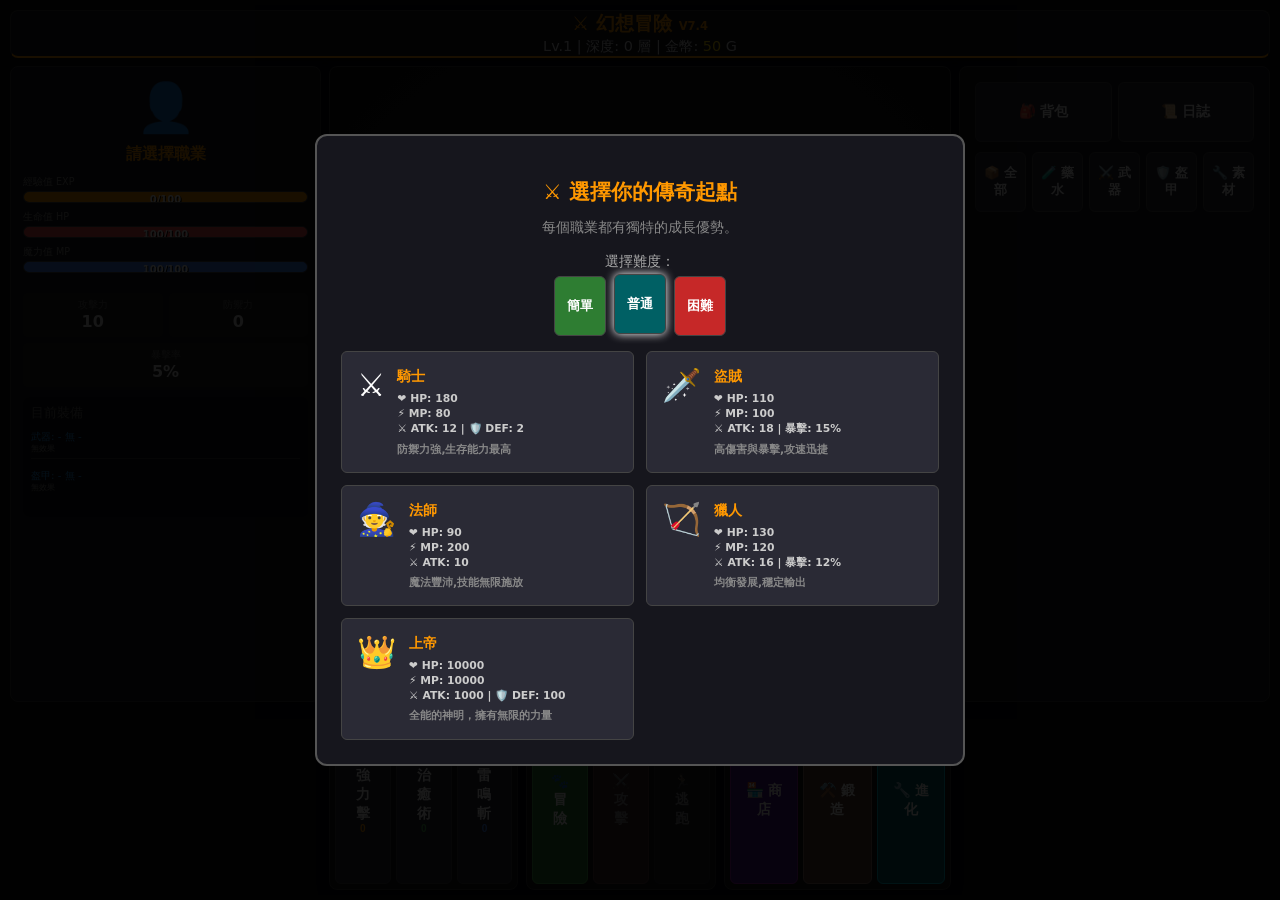
==== commit fea0ad33: "Update index.html" ====
--- a/index.html
+++ b/index.html
@@ -806,19 +806,89 @@
 
         /* 左側面板間距修正 */
         aside.panel:first-of-type {
-            padding: 15px !important;
+            padding: 12px !important;
+        }
+
+        @media (max-width: 768px) {
+            aside.panel:first-of-type {
+                padding: 10px !important;
+            }   
+        }
+
+        @media (max-height: 700px) {
+            aside.panel:first-of-type {
+                padding: 10px !important;
+            }
         }
 
         /* 修正經驗、生命、魔力條的間距 */
-        .stat-label {
-            font-size: 0.7em; 
+        aside.panel:first-of-type .stat-label {
+            font-size: 0.65em; 
             color: #888; 
-            margin-top: 8px !important; 
-            margin-bottom: 4px !important;
-        }
-
-        .bar-container {
-            margin-bottom: 8px !important;
+            margin-top: 4px; 
+            margin-bottom: 2px;
+        }
+
+        /* 左側面板中的bar-container - 使用相對間距 */
+        aside.panel:first-of-type .bar-container {
+            margin-bottom: 6px;
+            height: 14px; /* 稍微減小高度 */
+        }
+
+        /* 電腦版優化 - 確保在較小屏幕上也能顯示 */
+        @media (min-width: 769px) {
+            aside.panel:first-of-type .stat-label {
+                font-size: 0.6em;
+                margin-top: 3px;
+                margin-bottom: 2px;
+            }
+    
+            aside.panel:first-of-type .bar-container {
+                margin-bottom: 5px;
+                height: 12px;
+            }
+        }
+
+        /* 手機版保持原樣 */
+        @media (max-width: 768px) {
+            aside.panel:first-of-type .stat-label {
+                font-size: 0.6em;
+                margin-top: 3px;
+                margin-bottom: 2px;
+            }
+    
+            aside.panel:first-of-type .bar-container {
+                margin-bottom: 5px;
+                height: 12px;
+            }
+        }
+
+        /* 超小屏幕優化 */
+        @media (max-width: 480px) {
+            aside.panel:first-of-type .stat-label {
+                font-size: 0.55em;
+                margin-top: 2px;
+                margin-bottom: 1px;
+            }
+    
+            aside.panel:first-of-type .bar-container {
+                margin-bottom: 4px;
+                height: 10px;
+            }
+        }
+
+        /* 低高度屏幕優化 */
+        @media (max-height: 700px) {
+            aside.panel:first-of-type .stat-label {
+                font-size: 0.6em;
+                margin-top: 2px;
+                margin-bottom: 1px;
+            }       
+    
+            aside.panel:first-of-type .bar-container {
+                margin-bottom: 4px;
+                height: 10px;
+            }
         }
 
         /* 手機版佈局 */
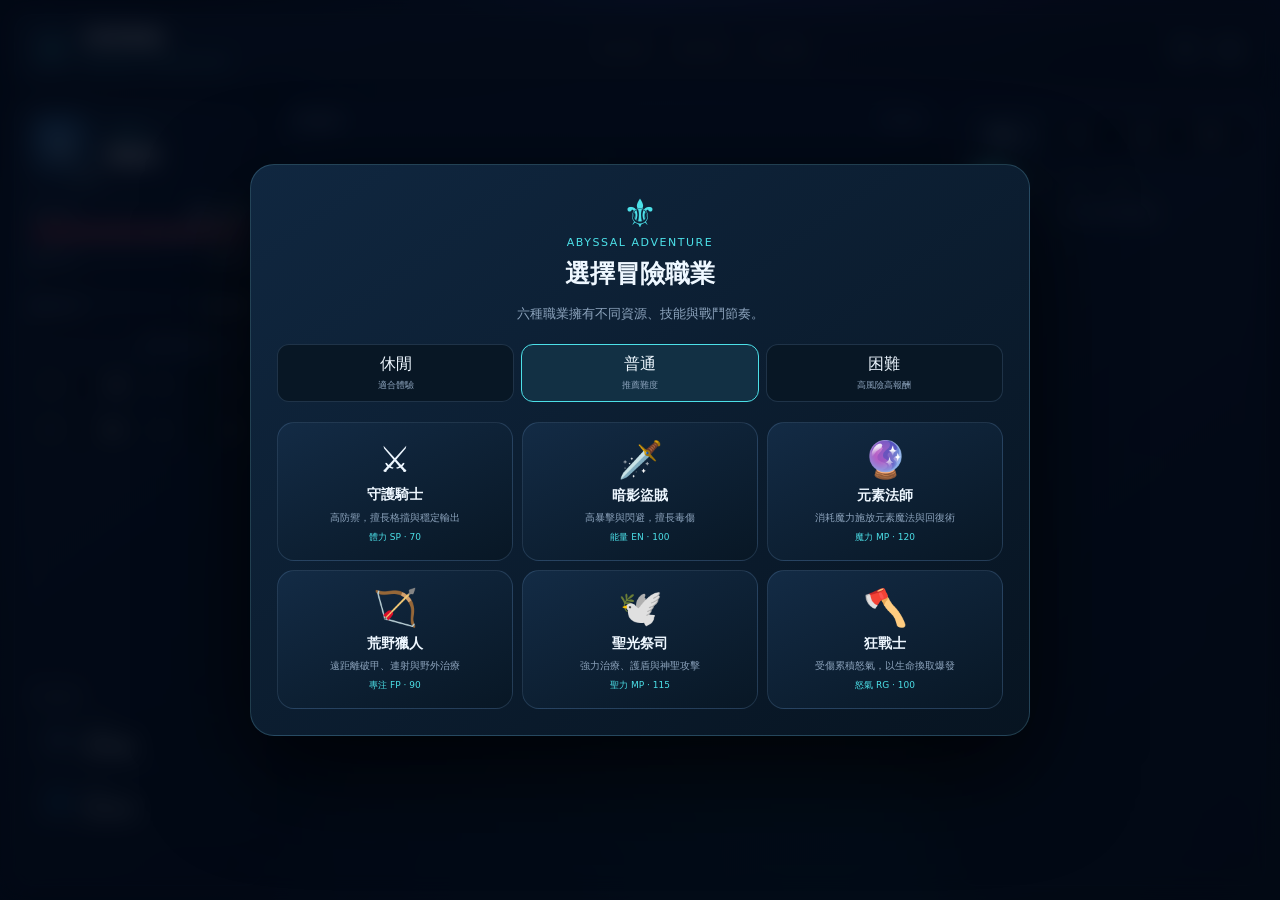
==== commit 7e11bd50: "Add files via upload" ====
--- a/index.html
+++ b/index.html
@@ -1,4087 +1,13 @@
-<!DOCTYPE html>
-<html lang="zh-TW">
-<head>
-    <meta charset="UTF-8">
-    <meta name="viewport" content="width=device-width, initial-scale=1.0, maximum-scale=1.0, user-scalable=no">
-    <title>幻想冒險 V7.4</title>
-    <style>
-        :root {
-            --bg-dark: #0a0a0e;
-            --panel-bg: #16161d;
-            --panel-border: #333;
-            --accent: #ff9800;
-            --text-main: #e0e0e0;
-            --danger: #ff5252;
-            --mana: #448aff;
-            --success: #4caf50;
-            --r-common: #9e9e9e;
-            --r-rare: #2196f3;
-            --r-epic: #9c27b0;
-            --r-legend: #ffab00;
-            --r-mythic: #ff4081;
-            --category-potion: #e91e63;
-            --category-weapon: #4caf50;
-            --category-armor: #795548;
-            --category-material: #ff9800;
-            --chest-good: #4caf50;
-            --chest-bad: #f44336;
-            --event-good: #4caf50;
-            --event-bad: #f44336;
-            --event-neutral: #ff9800;
-        }
-
-        * { 
-            box-sizing: border-box; 
-            user-select: none; 
-            -webkit-tap-highlight-color: transparent;
-        }
-
-        body {
-            margin: 0; 
-            background: var(--bg-dark); 
-            color: var(--text-main);
-            font-family: 'Segoe UI', system-ui, sans-serif; 
-            height: 100vh;
-            display: flex; 
-            justify-content: center; 
-            align-items: center; 
-            overflow: hidden;
-            padding: 5px;
-            touch-action: manipulation;
-        }
-
-        #game-container {
-            width: 100%; 
-            height: 100%; 
-            max-width: 1600px; 
-            display: grid;
-            grid-template-columns: minmax(250px, 1fr) 2fr minmax(250px, 1fr); 
-            grid-template-rows: auto 1fr auto;
-            gap: 8px; 
-            padding: 5px; 
-            overflow: hidden;
-        }
-
-        .panel {
-            background: var(--panel-bg); 
-            border: 1px solid var(--panel-border);
-            border-radius: 8px; 
-            padding: 15px; 
-            display: flex; 
-            flex-direction: column;
-            box-shadow: 0 4px 12px rgba(0,0,0,0.4);
-            overflow: hidden;
-        }
-
-        .header { 
-            grid-column: 1 / -1; 
-            display: flex; 
-            flex-wrap: wrap; 
-            justify-content: space-between; 
-            align-items: center; 
-            border-bottom: 2px solid var(--accent); 
-            padding: 0 15px; 
-            font-size: 1em;
-        }
-
-        .main-stage { 
-            grid-column: 2 / 3; 
-            grid-row: 2 / 3; 
-            display: flex; 
-            flex-direction: column; 
-            align-items: center; 
-            justify-content: center; 
-            position: relative; 
-            background: radial-gradient(circle, #222 0%, #111 100%); 
-            overflow: hidden; 
-        }
-
-        .control-area { 
-            grid-column: 2 / 3; 
-            grid-row: 3 / 4; 
-            display: grid; 
-            grid-template-columns: 1fr 1fr 1.2fr; 
-            gap: 8px; 
-            min-height: 180px;
-        }
-
-        .enemy-sprite { 
-            font-size: 5.5em; 
-            transition: 0.2s; 
-            text-align: center;
-        }
-
-        .enemy-ui { 
-            width: 95%; 
-            background: rgba(0,0,0,0.7); 
-            padding: 12px; 
-            border-radius: 8px; 
-            border: 1px solid #444; 
-            margin-bottom: 12px; 
-        }
-
-        .enemy-stats {
-            display: flex; 
-            justify-content: space-between; 
-            align-items: center;
-            margin-bottom: 8px; 
-            font-weight: bold; 
-            color: var(--danger);
-            font-size: 1em; 
-            white-space: nowrap;
-        }
-
-        .enemy-stats span:first-child {
-            display: flex; 
-            align-items: center; 
-            gap: 6px;
-        }
-
-        .bar-container { 
-            height: 16px; 
-            background: #222; 
-            border-radius: 8px; 
-            overflow: hidden; 
-            position: relative; 
-            border: 1px solid #444; 
-        }
-
-        .bar-fill { 
-            height: 100%; 
-            transition: width 0.3s cubic-bezier(0.4, 0, 0.2, 1); 
-        }
-
-        .hp-fill { 
-            background: var(--danger); 
-            box-shadow: 0 0 8px var(--danger); 
-        }
-
-        .mp-fill { 
-            background: var(--mana); 
-            box-shadow: 0 0 8px var(--mana); 
-        }
-
-        .bar-text { 
-            position: absolute; 
-            width: 100%; 
-            text-align: center; 
-            top:0; 
-            font-size: 10px; 
-            font-weight: bold; 
-            line-height: 16px; 
-            text-shadow: 1px 1px black; 
-            color: white;
-            z-index: 2;
-        }
-
-        .btn { 
-            border: 1px solid #444; 
-            background: #2a2a35; 
-            color: white; 
-            padding: 14px; 
-            border-radius: 6px; 
-            cursor: pointer; 
-            transition: all 0.3s ease; 
-            font-weight: bold; 
-            font-size: 0.9em; 
-            display: flex;
-            align-items: center;
-            justify-content: center;
-            text-align: center;
-            min-height: 60px;
-        }
-
-        .btn:hover:not(:disabled) { 
-            background: #3a3a45; 
-            transform: translateY(-2px); 
-        }
-
-        .btn:active { 
-            transform: translateY(0); 
-        }
-
-        .btn:disabled { 
-            opacity: 0.5; 
-            cursor: not-allowed;
-            filter: grayscale(70%);
-        }
-
-        .btn.combat-disabled {
-            opacity: 0.4;
-            filter: grayscale(80%);
-            background: #1a1a24;
-            border-color: #555;
-        }
-
-        .btn-exp { background: #2e7d32; border-color: #4caf50; }
-        .btn-atk { background: #c62828; border-color: #ff5252; }
-        .btn-shop { background: #4a148c; border-color: #9c27b0; }
-        .btn-craft { background: #5d4037; border-color: #8d6e63; }
-        .btn-upgrade { background: #006064; border-color: #00bcd4; }
-
-        .grid-list { 
-            display: grid; 
-            grid-template-columns: repeat(auto-fill, minmax(60px, 1fr));
-            gap: 6px;
-            align-items: stretch;
-        }
-
-        .item-slot { 
-            aspect-ratio: 1; 
-            border: 2px solid var(--panel-border); 
-            background: #1a1a24;
-            display: flex; 
-            flex-direction: column; 
-            align-items: center; 
-            justify-content: center;
-            border-radius: 6px; 
-            cursor: pointer; 
-            position: relative; 
-            font-size: 1.1em;
-            min-height: 50px;
-            max-height: 60px;
-            width: 100%;
-            padding: 4px;
-            transition: all 0.2s ease;
-            overflow: hidden;
-        }
-
-        .item-slot:hover {
-            transform: scale(1.05);
-            border-color: var(--accent);
-        }
-
-        .item-slot.r-common { border-color: var(--r-common); }
-        .item-slot.r-rare { border-color: var(--r-rare); box-shadow: inset 0 0 4px rgba(33,150,243,0.3); }
-        .item-slot.r-epic { border-color: var(--r-epic); box-shadow: inset 0 0 4px rgba(156,39,176,0.3); }
-        .item-slot.r-legend { border-color: var(--r-legend); box-shadow: 0 0 6px rgba(255,171,0,0.4); }
-        .item-slot.r-mythic { border-color: var(--r-mythic); box-shadow: 0 0 8px rgba(255,64,129,0.6); }
-
-        .item-slot.enhanced::after {
-            content: attr(data-enhance);
-            position: absolute;
-            top: 2px;
-            right: 2px;
-            background: linear-gradient(135deg, #ff9800, #ff5722);
-            color: white;
-            font-size: 10px;
-            font-weight: bold;
-            padding: 2px 4px;
-            border-radius: 4px;
-            min-width: 18px;
-            text-align: center;
-        }
-
-        .category-potion { border-left: 4px solid var(--category-potion); }
-        .category-weapon { border-left: 4px solid var(--category-weapon); }
-        .category-armor { border-left: 4px solid var(--category-armor); }
-        .category-material { border-left: 4px solid var(--category-material); }
-
-        .shop-page, .forge-page, .upgrade-page, .chest-page, .event-page { 
-            display: none; 
-            flex-direction: column; 
-            height: 100%; 
-            width: 100%; 
-            overflow: hidden;
-        }
-
-        .shop-page.active, .forge-page.active, .upgrade-page.active, .chest-page.active, .event-page.active { 
-            display: flex; 
-        }
-
-        .stage-page { display: none; }
-        .stage-page.active { display: flex; flex-direction: column; min-height: 0; }
-
-        .shop-category-tabs, .bag-category-tabs { 
-            display: flex; 
-            gap: 6px; 
-            margin-bottom: 12px; 
-            flex-shrink: 0;
-        }
-
-        .shop-category-tabs button, .bag-category-tabs button { 
-            flex: 1; 
-            padding: 8px; 
-            font-size: 0.9em; 
-            min-width: 80px;
-        }
-
-        .shop-grid, .upgrade-list { 
-            display: grid; 
-            grid-template-columns: repeat(auto-fill, minmax(170px, 1fr)); 
-            gap: 10px; 
-            overflow-y: auto; 
-            flex: 1;
-            padding-right: 6px;
-            padding-bottom: 20px;
-            margin-bottom: 12px;
-        }
-
-        .shop-category {
-            display: none;
-        }
-
-        .shop-category.active {
-            display: grid;
-        }
-
-        .shop-card, .upgrade-card { 
-            background: #252530; 
-            border: 1px solid #444; 
-            padding: 10px; 
-            border-radius: 6px; 
-            cursor: pointer; 
-            transition: 0.2s; 
-            display: flex; 
-            flex-direction: column;
-        }
-
-        .shop-card:hover, .upgrade-card:hover { 
-            transform: translateY(-2px); 
-            border-color: var(--accent); 
-        }
-
-        .shop-card-icon, .upgrade-card-icon { 
-            font-size: 2em; 
-            margin-bottom: 6px; 
-            text-align: center; 
-        }
-
-        .shop-card-name, .upgrade-card-name { 
-            font-weight: bold; 
-            font-size: 0.9em; 
-            margin-bottom: 4px; 
-        }
-
-        .shop-card-desc, .upgrade-card-desc { 
-            font-size: 0.75em; 
-            color: #999; 
-            margin-bottom: 8px; 
-            flex-grow: 1; 
-        }
-
-        .shop-card-footer, .upgrade-card-footer { 
-            display: flex; 
-            justify-content: space-between; 
-            align-items: center; 
-            margin-top: auto; 
-        }
-
-        .shop-card-price, .upgrade-card-price { 
-            color: #ffd700; 
-            font-weight: bold; 
-            font-size: 0.9em; 
-        }
-
-        .forge-page { 
-            display: none; 
-            flex-direction: column; 
-            height: 100%; 
-        }
-
-        .forge-page.active { 
-            display: flex; 
-        }
-
-        .recipe-list { 
-            overflow-y: auto; 
-            flex: 1;
-            padding-right: 6px;
-            padding-bottom: 20px;
-            margin-bottom: 12px;
-        }
-
-        .recipe-card { 
-            background: #252530; 
-            border: 1px solid #444; 
-            padding: 12px; 
-            border-radius: 8px; 
-            margin-bottom: 10px; 
-            cursor: pointer; 
-            transition: 0.2s; 
-        }
-
-        .recipe-card:hover { 
-            border-color: var(--accent); 
-        }
-
-        .recipe-card.available { 
-            background: rgba(76, 175, 80, 0.1); 
-            border-color: var(--success); 
-        }
-
-        .recipe-header { 
-            display: flex; 
-            justify-content: space-between; 
-            align-items: center; 
-            margin-bottom: 10px; 
-        }
-
-        .recipe-icon { 
-            font-size: 1.8em; 
-        }
-
-        .recipe-name { 
-            font-weight: bold; 
-            font-size: 1em; 
-        }
-
-        .recipe-desc { 
-            color: #aaa; 
-            font-size: 0.8em; 
-            margin-bottom: 10px; 
-        }
-
-        .recipe-materials { 
-            display: flex; 
-            flex-wrap: wrap; 
-            gap: 8px; 
-        }
-
-        .material-item { 
-            display: flex; 
-            align-items: center; 
-            gap: 6px; 
-            background: rgba(0,0,0,0.3); 
-            padding: 4px 8px; 
-            border-radius: 5px; 
-            font-size: 0.9em; 
-        }
-
-        .material-item.has-enough { color: var(--success); }
-        .material-item.not-enough { opacity: 0.5; }
-
-        @keyframes floatUp { 
-            0% { opacity: 1; transform: translateY(0); } 
-            100% { opacity: 0; transform: translateY(-60px); } 
-        }
-
-        .floating-text { 
-            position: absolute; 
-            font-size: 2.2em; 
-            font-weight: bold; 
-            animation: floatUp 1s forwards; 
-            z-index: 100; 
-            pointer-events: none; 
-        }
-
-        .shake { animation: shake 0.3s; }
-
-        @keyframes shake { 
-            0%, 100% { transform: translateX(0); } 
-            25% { transform: translateX(-8px); } 
-            75% { transform: translateX(8px); } 
-        }
-
-        .modal-overlay { 
-            position: fixed; 
-            top:0; left:0; 
-            width:100%; 
-            height:100%; 
-            background:rgba(0,0,0,0.9); 
-            display:none; 
-            align-items:center; 
-            justify-content:center; 
-            z-index:1000; 
-        }
-
-        .modal-box { 
-            background: var(--panel-bg); 
-            padding: 24px; 
-            border-radius: 12px; 
-            border: 2px solid #555; 
-            width: 90%; 
-            max-width: 450px; 
-            text-align: center; 
-            max-height: 80vh; 
-            overflow-y: auto; 
-        }
-
-        .tabs-container { 
-            display: flex; 
-            gap: 6px; 
-            margin-bottom: 10px; 
-            flex-shrink: 0;
-        }
-
-        .tabs-container button { 
-            flex: 1; 
-            padding: 8px; 
-            font-size: 0.85em; 
-            height: 40px;
-        }
-
-        .tab-content { 
-            display: none; 
-            flex-direction: column;
-            height: 100%;
-            overflow: hidden;
-        }
-
-        .tab-content.active { 
-            display: flex;
-        }
-
-        #bag-tab {
-            flex: 1;
-            overflow: hidden;
-            display: none;
-            flex-direction: column;
-            min-height: 0;
-        }
-
-        #bag-tab.active {
-            display: flex;
-        }
-
-        #bag-tab .grid-list {
-            flex: 1;
-            overflow-y: auto;
-            padding-right: 4px;
-            padding-bottom: 8px;
-        }
-
-        #log-tab {
-            flex: 1;
-            overflow-y: auto;
-            font-size: 0.8em;
-            color: #aaa;
-            line-height: 1.5;
-            padding-right: 4px;
-            display: none;
-            padding-bottom: 15px;
-        }
-
-        #log-tab.active {
-            display: block;
-        }
-
-        .boss-warning { 
-            background: linear-gradient(135deg, rgba(255,171,0,0.2), rgba(255,107,0,0.2)); 
-            border: 2px solid #ffab00; 
-            padding: 10px; 
-            border-radius: 8px; 
-            margin-bottom: 10px; 
-            text-align: center; 
-        }
-
-        .boss-warning-title { 
-            color: #ffab00; 
-            font-weight: bold; 
-            font-size: 1em; 
-        }
-
-        .class-card { 
-            padding:15px; 
-            text-align:left; 
-            height:auto; 
-            display:flex; 
-            gap:12px; 
-            align-items:flex-start; 
-            cursor:pointer; 
-        }
-
-        ::-webkit-scrollbar {
-            width: 8px;
-        }
-
-        ::-webkit-scrollbar-track {
-            background: rgba(0, 0, 0, 0.2);
-            border-radius: 4px;
-        }
-
-        ::-webkit-scrollbar-thumb {
-            background: var(--accent);
-            border-radius: 4px;
-        }
-
-        ::-webkit-scrollbar-thumb:hover {
-            background: #ffb74d;
-        }
-
-        #combat-warning {
-            grid-column: 1 / -1;
-            color: #ff9800;
-            font-size: 0.85em;
-            text-align: center;
-            margin-top: 8px;
-            display: none;
-            animation: pulse 2s infinite;
-        }
-
-        @keyframes pulse {
-            0% { opacity: 0.6; }
-            50% { opacity: 1; }
-            100% { opacity: 0.6; }
-        }
-
-        .equipment-info {
-            margin-top: 10px;
-            font-size: 0.8em;
-            background: rgba(0,0,0,0.3);
-            padding: 8px;
-            border-radius: 6px;
-            overflow-y: visible;
-            max-height: none;
-            min-height: 120px;
-        }
-
-        .equipment-item {
-            margin-bottom: 6px;
-            padding: 4px 0;
-            border-bottom: 1px solid #333;
-        }
-
-        .equipment-item:last-child {
-            border-bottom: none;
-        }
-
-        @keyframes enhanceGlow {
-            0% { box-shadow: 0 0 5px #ff9800; }
-            50% { box-shadow: 0 0 25px #ff9800; }
-            100% { box-shadow: 0 0 5px #ff9800; }
-        }
-
-        .enhance-success {
-            animation: enhanceGlow 1s ease-in-out;
-        }
-
-        .enhance-level {
-            color: #ff9800;
-            font-weight: bold;
-            font-size: 1em;
-        }
-
-        @media (hover: none) {
-            .btn:hover:not(:disabled) {
-                transform: none;
-            }
-            
-            .item-slot:hover {
-                transform: none;
-            }
-            
-            .shop-card:hover, .upgrade-card:hover, .recipe-card:hover {
-                transform: none;
-            }
-        }
-
-        .password-input {
-            width: 100%;
-            padding: 12px;
-            margin: 12px 0;
-            background: #222;
-            border: 1px solid #444;
-            border-radius: 6px;
-            color: white;
-            font-size: 1.1em;
-            text-align: center;
-        }
-
-        .password-error {
-            color: #ff5252;
-            font-size: 0.9em;
-            margin-top: 8px;
-            min-height: 24px;
-        }
-
-        .skill-btn {
-            display: flex;
-            flex-direction: column;
-            align-items: center;
-            justify-content: center;
-            text-align: center;
-            height: 100%;
-            width: 100%;
-        }
-
-        .chest-result-good {
-            color: var(--chest-good);
-            font-weight: bold;
-            font-size: 1.2em;
-        }
-
-        .chest-result-bad {
-            color: var(--chest-bad);
-            font-weight: bold;
-            font-size: 1.2em;
-        }
-
-        .chest-reward {
-            font-size: 1.1em;
-            margin: 15px 0;
-            padding: 10px;
-            border-radius: 8px;
-            background: rgba(0,0,0,0.3);
-        }
-
-        @keyframes chestOpen {
-            0% { transform: scale(1); }
-            50% { transform: scale(1.2); }
-            100% { transform: scale(1); }
-        }
-
-        .chest-opening {
-            animation: chestOpen 0.5s ease-in-out;
-        }
-
-        #difficulty-easy.active, #difficulty-normal.active, #difficulty-hard.active {
-            box-shadow: 0 0 10px currentColor;
-            transform: translateY(-2px);
-        }
-
-        .event-result-good {
-            color: var(--event-good);
-            font-weight: bold;
-            font-size: 1.2em;
-        }
-
-        .event-result-bad {
-            color: var(--event-bad);
-            font-weight: bold;
-            font-size: 1.2em;
-        }
-
-        .event-result-neutral {
-            color: var(--event-neutral);
-            font-weight: bold;
-            font-size: 1.2em;
-        }
-
-        .event-reward {
-            font-size: 1.1em;
-            margin: 15px 0;
-            padding: 10px;
-            border-radius: 8px;
-            background: rgba(0,0,0,0.3);
-        }
-
-        /* 已裝備標記 */
-        .item-equipped::before {
-            content: "✔";
-            position: absolute;
-            top: 2px;
-            left: 2px;
-            background: linear-gradient(135deg, #4caf50, #2e7d32);
-            color: white;
-            font-size: 10px;
-            font-weight: bold;
-            padding: 2px 4px;
-            border-radius: 4px;
-            min-width: 18px;
-            text-align: center;
-            z-index: 1;
-        }
-
-        /* 物品堆疊數量顯示 */
-        .item-count {
-            position: absolute;
-            bottom: 2px;
-            right: 2px;
-            background: rgba(0, 0, 0, 0.7);
-            color: white;
-            font-size: 10px;
-            font-weight: bold;
-            padding: 1px 3px;
-            border-radius: 3px;
-            min-width: 16px;
-            text-align: center;
-            line-height: 1.2;
-        }
-
-        /* 電腦版背包標籤優化 */
-        @media (min-width: 1025px) {
-            .bag-category-tabs {
-                display: grid;
-                grid-template-columns: repeat(5, 1fr);
-                gap: 6px;
-                overflow-x: visible;
-            }
-            
-            .bag-category-tabs button {
-                min-width: auto;
-                font-size: 0.8em !important;
-            }
-        }
-
-        /* 左側面板間距修正 */
-        aside.panel:first-of-type {
-            padding: 12px !important;
-        }
-
-        @media (max-width: 768px) {
-            aside.panel:first-of-type {
-                padding: 10px !important;
-            }   
-        }
-
-        @media (max-height: 700px) {
-            aside.panel:first-of-type {
-                padding: 10px !important;
-            }
-        }
-
-        /* 修正經驗、生命、魔力條的間距 */
-        aside.panel:first-of-type .stat-label {
-            font-size: 0.65em; 
-            color: #888; 
-            margin-top: 4px; 
-            margin-bottom: 2px;
-        }
-
-        /* 左側面板中的bar-container - 使用相對間距 */
-        aside.panel:first-of-type .bar-container {
-            margin-bottom: 6px;
-            height: 14px; /* 稍微減小高度 */
-        }
-
-        /* 電腦版優化 - 確保在較小屏幕上也能顯示 */
-        @media (min-width: 769px) {
-            aside.panel:first-of-type .stat-label {
-                font-size: 0.6em;
-                margin-top: 3px;
-                margin-bottom: 2px;
-            }
-    
-            aside.panel:first-of-type .bar-container {
-                margin-bottom: 5px;
-                height: 12px;
-            }
-        }
-
-        /* 手機版保持原樣 */
-        @media (max-width: 768px) {
-            aside.panel:first-of-type .stat-label {
-                font-size: 0.6em;
-                margin-top: 3px;
-                margin-bottom: 2px;
-            }
-    
-            aside.panel:first-of-type .bar-container {
-                margin-bottom: 5px;
-                height: 12px;
-            }
-        }
-
-        /* 超小屏幕優化 */
-        @media (max-width: 480px) {
-            aside.panel:first-of-type .stat-label {
-                font-size: 0.55em;
-                margin-top: 2px;
-                margin-bottom: 1px;
-            }
-    
-            aside.panel:first-of-type .bar-container {
-                margin-bottom: 4px;
-                height: 10px;
-            }
-        }
-
-        /* 低高度屏幕優化 */
-        @media (max-height: 700px) {
-            aside.panel:first-of-type .stat-label {
-                font-size: 0.6em;
-                margin-top: 2px;
-                margin-bottom: 1px;
-            }       
-    
-            aside.panel:first-of-type .bar-container {
-                margin-bottom: 4px;
-                height: 10px;
-            }
-        }
-
-        /* 手機版佈局 */
-        @media (max-width: 768px) {
-            body {
-                padding: 3px;
-                height: 100vh;
-                overflow: hidden;
-                align-items: flex-start;
-            }
-            
-            #game-container {
-                grid-template-columns: 1fr;
-                grid-template-rows: auto auto auto auto auto;
-                gap: 5px;
-                height: 100%;
-                padding: 3px;
-            }
-            
-            .header { 
-                grid-column: 1; 
-                grid-row: 1;
-                padding: 5px 10px;
-                font-size: 0.9em;
-            }
-            
-            aside:first-of-type { 
-                grid-column: 1; 
-                grid-row: 2; 
-                max-height: 220px;
-                overflow: hidden;
-            }
-            
-            .main-stage { 
-                grid-column: 1; 
-                grid-row: 3; 
-                min-height: 180px;
-                max-height: 220px;
-                justify-content: flex-start;
-                padding-top: 10px;
-            }
-            
-            .control-area { 
-                grid-column: 1; 
-                grid-row: 4; 
-                grid-template-columns: 1fr;
-                min-height: auto;
-                gap: 5px;
-                max-height: 200px;
-                overflow: hidden;
-            }
-            
-            aside:last-of-type { 
-                grid-column: 1; 
-                grid-row: 5; 
-                flex: 1;
-                overflow: hidden;
-            }
-            
-            .grid-list {
-                grid-template-columns: repeat(4, 1fr) !important;
-                gap: 4px !important;
-            }
-            
-            .item-slot {
-                min-height: 45px !important;
-                max-height: 55px !important;
-                font-size: 0.9em !important;
-                padding: 6px !important;
-            }
-            
-            .btn {
-                padding: 10px 8px !important;
-                font-size: 0.85em !important;
-                min-height: 60px;
-                line-height: 1.3;
-            }
-            
-            .enemy-sprite {
-                font-size: 3em !important;
-                margin-bottom: 5px;
-            }
-            
-            .modal-box {
-                width: 95% !important;
-                padding: 20px !important;
-                margin: 10px;
-                max-height: 80vh !important;
-            }
-            
-            .panel {
-                padding: 10px !important;
-            }
-            
-            .shop-grid, .recipe-list, .upgrade-list {
-                grid-template-columns: repeat(auto-fill, minmax(140px, 1fr)) !important;
-            }
-            
-            /* 技能按鈕調整 */
-            #skill-1, #skill-2, #skill-3 {
-                padding: 6px 3px !important;
-                font-size: 0.75em !important;
-                min-height: 60px;
-                display: flex;
-                flex-direction: column;
-                justify-content: center;
-                align-items: center;
-            }
-            
-            #skill-1 small, #skill-2 small, #skill-3 small {
-                font-size: 0.65em !important;
-                margin-top: 3px;
-            }
-            
-            /* 控制區域按鈕調整 */
-            .control-area > .panel {
-                padding: 6px !important;
-                gap: 4px !important;
-            }
-            
-            .control-area > .panel > div {
-                display: grid;
-                grid-template-columns: repeat(3, 1fr);
-                gap: 4px;
-            }
-            
-            /* 背包標籤調整 */
-            .bag-category-tabs {
-                display: flex;
-                flex-wrap: nowrap;
-                overflow-x: auto;
-                padding-bottom: 6px;
-                gap: 3px;
-                -webkit-overflow-scrolling: touch;
-                scrollbar-width: none;
-            }
-            
-            .bag-category-tabs::-webkit-scrollbar {
-                display: none;
-            }
-            
-            .bag-category-tabs button {
-                min-width: 60px;
-                padding: 6px 3px !important;
-                font-size: 0.7em !important;
-                flex-shrink: 0;
-                white-space: nowrap;
-            }
-            
-            /* 商店標籤調整 */
-            .shop-category-tabs {
-                display: flex;
-                flex-wrap: nowrap;
-                overflow-x: auto;
-                padding-bottom: 6px;
-                gap: 3px;
-            }
-            
-            .shop-category-tabs button {
-                min-width: 60px;
-                padding: 6px 3px !important;
-                font-size: 0.7em !important;
-                flex-shrink: 0;
-            }
-            
-            .equipment-info {
-                min-height: 100px !important;
-                padding: 6px !important;
-                font-size: 0.75em;
-            }
-            
-            #enemy-panel {
-                position: relative;
-                bottom: 0;
-                left: 0;
-                transform: none;
-                width: 100%;
-                margin-bottom: 5px;
-                padding: 8px;
-            }
-            
-            .boss-warning {
-                position: relative;
-                top: 0;
-                left: 0;
-                transform: none;
-                width: 100%;
-                margin: 5px 0;
-                padding: 8px;
-                font-size: 0.9em;
-            }
-            
-            #event-name {
-                font-size: 1.2em;
-                margin: 5px 0;
-            }
-            
-            #event-desc {
-                font-size: 0.75em;
-                margin: 3px 0;
-            }
-        }
-
-        @media (max-width: 480px) {
-            .grid-list {
-                grid-template-columns: repeat(4, 1fr) !important;
-            }
-            
-            .item-slot {
-                min-height: 40px !important;
-                max-height: 50px !important;
-                font-size: 0.8em !important;
-                padding: 5px !important;
-            }
-            
-            .btn {
-                padding: 8px 4px !important;
-                font-size: 0.8em !important;
-                min-height: 55px;
-            }
-            
-            .enemy-sprite {
-                font-size: 2.5em !important;
-            }
-            
-            .shop-grid, .recipe-list, .upgrade-list {
-                grid-template-columns: repeat(auto-fill, minmax(120px, 1fr)) !important;
-            }
-            
-            #skill-1, #skill-2, #skill-3 {
-                font-size: 0.7em !important;
-                min-height: 55px;
-                padding: 5px 2px !important;
-            }
-            
-            .bag-category-tabs button {
-                min-width: 55px;
-                font-size: 0.65em !important;
-            }
-            
-            .main-stage {
-                min-height: 160px;
-                max-height: 200px;
-            }
-        }
-
-        /* 平板版佈局 */
-        @media (min-width: 769px) and (max-width: 1024px) {
-            #game-container {
-                grid-template-columns: 1fr 1.5fr;
-                grid-template-rows: auto 1fr auto auto;
-            }
-            
-            aside:first-of-type { 
-                grid-column: 1; 
-                grid-row: 2; 
-            }
-            
-            .main-stage { 
-                grid-column: 2; 
-                grid-row: 2; 
-                min-height: 300px;
-                max-height: 350px;
-            }
-            
-            .control-area { 
-                grid-column: 1 / span 2; 
-                grid-row: 3; 
-            }
-            
-            aside:last-of-type { 
-                grid-column: 1 / span 2; 
-                grid-row: 4; 
-            }
-            
-            .control-area > .panel {
-                padding: 8px !important;
-            }
-            
-            #skill-1, #skill-2, #skill-3 {
-                padding: 8px 4px !important;
-                font-size: 0.8em !important;
-            }
-            
-            .bag-category-tabs {
-                display: flex;
-                flex-wrap: nowrap;
-                overflow-x: auto;
-                padding-bottom: 8px;
-                gap: 4px;
-            }
-            
-            .bag-category-tabs button {
-                min-width: 70px;
-                padding: 6px 3px !important;
-                font-size: 0.75em !important;
-                flex-shrink: 0;
-            }
-        }
-
-        /* 適應不同高度的螢幕 */
-        @media (max-height: 700px) {
-            .main-stage {
-                min-height: 150px !important;
-                max-height: 180px !important;
-            }
-            
-            .enemy-sprite {
-                font-size: 3.5em !important;
-            }
-            
-            .control-area {
-                min-height: 150px !important;
-            }
-            
-            .btn {
-                min-height: 50px !important;
-                padding: 8px !important;
-                font-size: 0.8em !important;
-            }
-        }
-
-        @media (max-height: 600px) {
-            .main-stage {
-                min-height: 130px !important;
-                max-height: 150px !important;
-            }
-            
-            .enemy-sprite {
-                font-size: 3em !important;
-            }
-            
-            .control-area {
-                min-height: 130px !important;
-            }
-            
-            .btn {
-                min-height: 45px !important;
-                padding: 6px !important;
-                font-size: 0.75em !important;
-            }
-        }
-    </style>
-</head>
-<body>
-
-<div id="game-container">
-    <header class="panel header">
-        <div style="font-size:1.2em; font-weight:bold; color:var(--accent);">⚔️ 幻想冒險 <span style="font-size:0.6em;">V7.4</span></div>
-        <div style="font-size:0.9em;">Lv.<span id="ui-level">1</span> | 深度: <span id="ui-depth">0</span> 層 | 金幣: <span id="ui-gold" style="color:#ffd700">50</span> G</div>
-    </header>
-
-    <aside class="panel">
-        <div style="text-align:center; font-size:3em; margin-bottom:8px;" id="ui-avatar">👤</div>
-        <h2 id="ui-class" style="text-align:center; margin:0 0 8px 0; color:var(--accent); font-size:1em;">請選擇職業</h2>
-        
-        <div class="stat-label">經驗值 EXP</div>
-        <div class="bar-container"><div id="exp-bar" class="bar-fill" style="background:var(--accent);"></div><div id="exp-text" class="bar-text">0/100</div></div>
-        
-        <div class="stat-label">生命值 HP</div>
-        <div class="bar-container"><div id="hp-bar" class="bar-fill hp-fill"></div><div id="hp-text" class="bar-text">100/100</div></div>
-        
-        <div class="stat-label">魔力值 MP</div>
-        <div class="bar-container"><div id="mp-bar" class="bar-fill mp-fill"></div><div id="mp-text" class="bar-text">100/100</div></div>
-
-        <div style="display:grid; grid-template-columns: 1fr 1fr; gap:6px; margin-top:15px;">
-            <div style="text-align:center; background:#222; padding:6px; border-radius:5px;">
-                <div style="font-size:0.6em; color:#666;">攻擊力</div>
-                <div id="ui-atk" style="font-size:1em; font-weight:bold;">10</div>
-            </div>
-            <div style="text-align:center; background:#222; padding:6px; border-radius:5px;">
-                <div style="font-size:0.6em; color:#666;">防禦力</div>
-                <div id="ui-def" style="font-size:1em; font-weight:bold;">0</div>
-            </div>
-            <div style="text-align:center; background:#222; padding:6px; border-radius:5px; grid-column: 1 / -1;">
-                <div style="font-size:0.6em; color:#666;">暴擊率</div>
-                <div id="ui-crit" style="font-size:1em; font-weight:bold;">5%</div>
-            </div>
-        </div>
-        <div class="equipment-info">
-            <div style="color:#666; margin-bottom:4px;">目前裝備</div>
-            <div class="equipment-item">
-                <div id="ui-weapon" style="color:var(--r-rare); font-size:0.8em;">武器: - 無 -</div>
-                <div id="weapon-desc" style="font-size:0.6em; color:#888;">無效果</div>
-            </div>
-            <div class="equipment-item">
-                <div id="ui-armor" style="color:var(--r-rare); font-size:0.8em;">盔甲: - 無 -</div>
-                <div id="armor-desc" style="font-size:0.6em; color:#888;">無效果</div>
-            </div>
-        </div>
-    </aside>
-
-    <main class="panel main-stage" id="stage">
-        <div id="adventure-page" class="stage-page active">
-            <div id="enemy-sprite" class="enemy-sprite">🌲</div>
-            
-            <div id="event-name" style="font-size:1.5em; font-weight:bold; text-align:center;">冒險者,歡迎</div>
-            <div id="event-desc" style="color:#888; margin-top:6px; text-align:center; max-width:90%; font-size:0.85em;">在右側選擇你的出身,開始這段傳奇...</div>
-        </div>
-
-        <div id="boss-warning" class="boss-warning" style="display:none; width:90%; position: absolute; top: 15px; left: 50%; transform: translateX(-50%);">
-            <div class="boss-warning-title">⚡ BOSS 來臨 ⚡</div>
-            <div style="color:#ffab00; font-size:0.8em;">這是第 <span id="boss-number">0</span> 尊 Boss！</div>
-        </div>
-        
-        <div id="enemy-panel" class="enemy-ui" style="display:none; position: absolute; bottom: 15px; left: 50%; transform: translateX(-50%);">
-            <div class="enemy-stats">
-                <span>⚔️ ATK: <span id="enemy-atk">0</span></span>
-                <span id="enemy-hp-text">0/0</span>
-            </div>
-            <div class="bar-container" style="height:10px;"><div id="enemy-hp-bar" class="bar-fill hp-fill"></div></div>
-        </div>
-
-        <div id="shop-page" class="shop-page">
-            <div style="display:flex; justify-content:space-between; align-items:center; margin-bottom:12px;">
-                <h2 style="color:var(--accent); margin:0; font-size:1.1em;">🏪 商店</h2>
-                <button class="btn" onclick="Game.closeShop()" style="padding:5px 10px; font-size:0.75em;">← 返回</button>
-            </div>
-            <div class="shop-category-tabs">
-                <button class="btn active" onclick="UI.switchShopCategory('potion')">🧪 藥水</button>
-                <button class="btn" onclick="UI.switchShopCategory('weapon')">⚔️ 武器</button>
-                <button class="btn" onclick="UI.switchShopCategory('armor')">🛡️ 盔甲</button>
-                <button class="btn" onclick="UI.switchShopCategory('material')">📦 素材</button>
-            </div>
-            <div id="shop-potion" class="shop-grid shop-category active"></div>
-            <div id="shop-weapon" class="shop-grid shop-category"></div>
-            <div id="shop-armor" class="shop-grid shop-category"></div>
-            <div id="shop-material" class="shop-grid shop-category"></div>
-        </div>
-
-        <div id="forge-page" class="forge-page">
-            <div style="display:flex; justify-content:space-between; align-items:center; margin-bottom:12px;">
-                <h2 style="color:var(--accent); margin:0; font-size:1.1em;">⚒️ 鍛造場</h2>
-                <button class="btn" onclick="Game.closeForge()" style="padding:5px 10px; font-size:0.75em;">← 返回</button>
-            </div>
-            <div id="recipe-list" class="recipe-list"></div>
-        </div>
-
-        <div id="upgrade-page" class="upgrade-page">
-            <div style="display:flex; justify-content:space-between; align-items:center; margin-bottom:12px;">
-                <h2 style="color:var(--accent); margin:0; font-size:1.1em;">🔧 進化台</h2>
-                <button class="btn" onclick="Game.closeUpgrade()" style="padding:5px 10px; font-size:0.75em;">← 返回</button>
-            </div>
-            <div id="upgrade-list" class="upgrade-list"></div>
-        </div>
-        
-        <!-- 新增寶箱界面 -->
-        <div id="chest-page" class="chest-page" style="display:none;">
-            <div style="display:flex; justify-content:space-between; align-items:center; margin-bottom:12px;">
-                <h2 style="color:var(--accent); margin:0; font-size:1.1em;">🎁 神秘寶箱</h2>
-            </div>
-            <div id="chest-content" style="text-align:center;">
-                <div id="chest-icon" style="font-size:5em; margin:20px 0;">🎁</div>
-                <div id="chest-message" style="font-size:1.1em; margin-bottom:20px;">你發現了一個神秘寶箱！要打開它嗎？</div>
-                <div style="display:flex; gap:10px; justify-content:center;">
-                    <button class="btn btn-exp" onclick="Chest.open()" style="flex:1; padding:12px;">打開寶箱</button>
-                    <button class="btn" onclick="Chest.skip()" style="flex:1; padding:12px;">忽略寶箱</button>
-                </div>
-            </div>
-        </div>
-        
-        <!-- 新增隨機事件頁面 -->
-        <div id="event-page" class="event-page" style="display:none;">
-            <div style="display:flex; justify-content:space-between; align-items:center; margin-bottom:12px;">
-                <h2 style="color:var(--accent); margin:0; font-size:1.1em;">🎲 隨機事件</h2>
-            </div>
-            <div id="event-content" style="text-align:center;">
-                <div id="event-icon" style="font-size:5em; margin:20px 0;">🎲</div>
-                <div id="event-name" style="font-size:1.5em; font-weight:bold; margin-bottom:10px;">隨機事件</div>
-                <div id="event-desc" style="font-size:1.1em; margin-bottom:20px;">你遇到了一個隨機事件</div>
-                <div id="event-result" style="margin-bottom:20px;"></div>
-                <div style="display:flex; gap:10px; justify-content:center;">
-                    <button class="btn btn-exp" onclick="RandomEvent.process()" style="flex:1; padding:12px;">繼續</button>
-                    <button class="btn" onclick="RandomEvent.skip()" style="flex:1; padding:12px;">跳過</button>
-                </div>
-            </div>
-        </div>
-    </main>
-
-    <section class="control-area">
-        <div class="panel" style="display:grid; grid-template-columns:1fr 1fr 1fr; gap:5px; padding:5px;">
-            <button class="btn skill-btn" id="skill-1" onclick="Combat.useSkill(1)">
-                <div>強力擊</div>
-                <small id="sk1-val" style="color:var(--accent); font-size:0.7em">0</small>
-            </button>
-            <button class="btn skill-btn" id="skill-2" onclick="Combat.useSkill(2)">
-                <div>治癒術</div>
-                <small id="sk2-val" style="color:var(--success); font-size:0.7em">0</small>
-            </button>
-            <button class="btn skill-btn" id="skill-3" onclick="Combat.useSkill(3)">
-                <div>雷鳴斬</div>
-                <small id="sk3-val" style="color:var(--mana); font-size:0.7em">0</small>
-            </button>
-        </div>
-        <div class="panel" style="display:grid; grid-template-columns:1fr 1fr 1fr; gap:5px; padding:5px;">
-            <button id="btn-explore" class="btn btn-exp" onclick="Game.explore()">🐾 冒險</button>
-            <button id="btn-attack" class="btn btn-atk" onclick="Combat.playerAttack()" disabled>⚔️ 攻擊</button>
-            <button id="btn-flee" class="btn" onclick="Combat.flee()" disabled>🏃 逃跑</button>
-        </div>
-        <div class="panel" style="display:grid; grid-template-columns:1fr 1fr 1fr; gap:5px; padding:5px;">
-            <button id="btn-shop" class="btn btn-shop" onclick="Game.openShop()">🏪 商店</button>
-            <button id="btn-craft" class="btn btn-craft" onclick="Game.openForge()">⚒️ 鍛造</button>
-            <button id="btn-upgrade" class="btn btn-upgrade" onclick="Game.openUpgrade()">🔧 進化</button>
-        </div>
-        <div id="combat-warning" style="display: none; color: #ff9800; font-size: 0.75em; text-align: center; margin-top: 5px;">戰鬥中無法進入商店、鍛造或進化</div>
-    </section>
-
-    <aside class="panel" style="min-height: 0; overflow: hidden; display: flex; flex-direction: column;">
-        <div class="tabs-container">
-            <button class="btn active" onclick="UI.switchTab('bag', this)">🎒 背包</button>
-            <button class="btn" onclick="UI.switchTab('log', this)">📜 日誌</button>
-        </div>
-        
-        <div id="bag-tab" class="tab-content active">
-            <div class="bag-category-tabs">
-                <button class="btn active" onclick="UI.switchBagCategory('all')">📦 全部</button>
-                <button class="btn" onclick="UI.switchBagCategory('potion')">🧪 藥水</button>
-                <button class="btn" onclick="UI.switchBagCategory('weapon')">⚔️ 武器</button>
-                <button class="btn" onclick="UI.switchBagCategory('armor')">🛡️ 盔甲</button>
-                <button class="btn" onclick="UI.switchBagCategory('material')">🔧 素材</button>
-            </div>
-            <div class="grid-list" id="bag-grid"></div>
-        </div>
-        <div id="log-tab" class="tab-content"></div>
-    </aside>
-</div>
-
-<div id="item-modal" class="modal-overlay">
-    <div class="modal-box">
-        <div id="m-icon" style="font-size:3em;"></div>
-        <h2 id="m-title" style="font-size:1.1em; margin: 5px 0;"></h2>
-        <div id="m-rarity" style="margin-bottom:6px; font-weight:bold; font-size:0.8em;"></div>
-        <p id="m-desc" style="color:#aaa; margin-bottom:10px; font-size:0.8em;"></p>
-        <div id="m-stats" style="margin-bottom:10px; font-size:0.8em; color:#ccc;"></div>
-        <div style="display:flex; gap:6px;">
-            <button class="btn" style="flex:1" onclick="UI.closeModal()">關閉</button>
-            <button id="m-action" class="btn btn-exp" style="flex:1">執行</button>
-        </div>
-    </div>
-</div>
-
-<div id="dead-modal" class="modal-overlay">
-    <div class="modal-box">
-        <div style="font-size:3.5em; margin-bottom:12px;">💀</div>
-        <h2 style="color:var(--danger); margin-bottom:6px; font-size:1.3em;">冒險者戰死</h2>
-        <p style="color:#aaa; margin-bottom:15px; line-height:1.5; font-size:0.85em;">
-            你的傳奇止步於第 <span id="dead-depth">0</span> 層<br>
-            擊敗了 <span id="dead-bosses">0</span> 個BOSS<br>
-            最終等級: Lv.<span id="dead-level">1</span>
-        </p>
-        <div>
-            <button class="restart-btn" onclick="Game.restart()" style="background:var(--accent); color:white; border:none; padding:10px 20px; border-radius:5px; font-weight:bold; cursor:pointer;">🔄 重新開始</button>
-        </div>
-        <p style="color:#666; font-size:0.8em; margin-top:12px;">你的勇氣將被後世傳頌...</p>
-    </div>
-</div>
-
-<div id="start-modal" class="modal-overlay" style="display:flex;">
-    <div class="modal-box" style="width:90%; max-width:650px; max-height:85vh;">
-        <h2 style="color:var(--accent); margin-bottom:6px; font-size:1.3em;">⚔️ 選擇你的傳奇起點</h2>
-        <p style="color:#888; margin-bottom:15px; font-size:0.85em;">每個職業都有獨特的成長優勢。</p>
-        
-        <!-- 難度選擇 -->
-        <div style="margin-bottom:15px; text-align:center;">
-            <div style="color:#aaa; margin-bottom:5px; font-size:0.9em;">選擇難度：</div>
-            <div style="display:flex; gap:8px; justify-content:center;">
-                <button id="difficulty-easy" class="btn" onclick="Game.setDifficulty('easy')" style="padding:6px 12px; font-size:0.8em; background:#2e7d32;">簡單</button>
-                <button id="difficulty-normal" class="btn active" onclick="Game.setDifficulty('normal')" style="padding:6px 12px; font-size:0.8em; background:#006064;">普通</button>
-                <button id="difficulty-hard" class="btn" onclick="Game.setDifficulty('hard')" style="padding:6px 12px; font-size:0.8em; background:#c62828;">困難</button>
-            </div>
-        </div>
-        
-        <div style="display:grid; grid-template-columns:repeat(auto-fit, minmax(250px, 1fr)); gap:12px;">
-            <div class="btn class-card" onclick="startGame('knight')">
-                <div style="font-size:2.2em;">⚔️</div>
-                <div style="flex:1;">
-                    <div style="font-size:1em; font-weight:bold; color:var(--accent); margin-bottom:5px;">騎士</div>
-                    <div style="font-size:0.75em; line-height:1.4; color:#ccc;">
-                        <div>❤️ HP: 180</div>
-                        <div>⚡ MP: 80</div>
-                        <div>⚔️ ATK: 12 | 🛡️ DEF: 2</div>
-                        <div style="color:#888; margin-top:5px;">防禦力強,生存能力最高</div>
-                    </div>
-                </div>
-            </div>
-            <div class="btn class-card" onclick="startGame('thief')">
-                <div style="font-size:2.2em;">🗡️</div>
-                <div style="flex:1;">
-                    <div style="font-size:1em; font-weight:bold; color:var(--accent); margin-bottom:5px;">盜賊</div>
-                    <div style="font-size:0.75em; line-height:1.4; color:#ccc;">
-                        <div>❤️ HP: 110</div>
-                        <div>⚡ MP: 100</div>
-                        <div>⚔️ ATK: 18 | 暴擊: 15%</div>
-                        <div style="color:#888; margin-top:5px;">高傷害與暴擊,攻速迅捷</div>
-                    </div>
-                </div>
-            </div>
-            <div class="btn class-card" onclick="startGame('mage')">
-                <div style="font-size:2.2em;">🧙</div>
-                <div style="flex:1;">
-                    <div style="font-size:1em; font-weight:bold; color:var(--accent); margin-bottom:5px;">法師</div>
-                    <div style="font-size:0.75em; line-height:1.4; color:#ccc;">
-                        <div>❤️ HP: 90</div>
-                        <div>⚡ MP: 200</div>
-                        <div>⚔️ ATK: 10</div>
-                        <div style="color:#888; margin-top:5px;">魔法豐沛,技能無限施放</div>
-                    </div>
-                </div>
-            </div>
-            <div class="btn class-card" onclick="startGame('ranger')">
-                <div style="font-size:2.2em;">🏹</div>
-                <div style="flex:1;">
-                    <div style="font-size:1em; font-weight:bold; color:var(--accent); margin-bottom:5px;">獵人</div>
-                    <div style="font-size:0.75em; line-height:1.4; color:#ccc;">
-                        <div>❤️ HP: 130</div>
-                        <div>⚡ MP: 120</div>
-                        <div>⚔️ ATK: 16 | 暴擊: 12%</div>
-                        <div style="color:#888; margin-top:5px;">均衡發展,穩定輸出</div>
-                    </div>
-                </div>
-            </div>
-            <div class="btn class-card" onclick="showPasswordModal()">
-                <div style="font-size:2.2em;">👑</div>
-                <div style="flex:1;">
-                    <div style="font-size:1em; font-weight:bold; color:var(--accent); margin-bottom:5px;">上帝</div>
-                    <div style="font-size:0.75em; line-height:1.4; color:#ccc;">
-                        <div>❤️ HP: 10000</div>
-                        <div>⚡ MP: 10000</div>
-                        <div>⚔️ ATK: 1000 | 🛡️ DEF: 100</div>
-                        <div style="color:#888; margin-top:5px;">全能的神明，擁有無限的力量</div>
-                    </div>
-                </div>
-            </div>
-        </div>
-    </div>
-</div>
-
-<div id="password-modal" class="modal-overlay" style="display:none;">
-    <div class="modal-box">
-        <div style="font-size:3em; margin-bottom:10px;">🔒</div>
-        <h2 style="color:var(--accent); margin-bottom:10px;">輸入密碼解鎖上帝模式</h2>
-        <input type="password" id="password-input" class="password-input" placeholder="輸入密碼">
-        <div class="password-error" id="password-error"></div>
-        <div style="display:flex; gap:10px; margin-top:15px;">
-            <button class="btn" style="flex:1" onclick="checkPassword()">確認</button>
-            <button class="btn" style="flex:1" onclick="hidePasswordModal()">取消</button>
-        </div>
-    </div>
-</div>
-
-<script>
-    // 遊戲全局變量
-    let isCombatAction = false;
-    let currentBagCategory = 'all';
-    let currentShopCategory = 'potion';
-    let gameDifficulty = 'normal'; // 預設為普通難度
-    let isOpeningChest = false; // 防止寶箱重複開啟
-    let isProcessingEvent = false; // 防止事件重複處理
-
-    // 密碼驗證相關
-    const GOD_PASSWORDS = ['940516', '991103'];
-    let passwordAttempts = 0;
-    const MAX_PASSWORD_ATTEMPTS = 5;
-
-    // 難度係數
-    const DIFFICULTY_MODIFIERS = {
-        easy: {
-            monsterGrowth: 0.04, // 怪物成長係數
-            playerDamageMultiplier: 1.3, // 玩家傷害加成
-            monsterDamageMultiplier: 0.7, // 怪物傷害降低
-            goldMultiplier: 1.5, // 金幣獲得加成
-            expMultiplier: 1.5, // 經驗獲得加成
-            chestChance: 0.2, // 寶箱出現機率（改為平均5層觸發一次）
-            eventChance: 0.2 // 隨機事件機率（改為平均5層觸發一次）
-        },
-        normal: {
-            monsterGrowth: 0.08,
-            playerDamageMultiplier: 1.0,
-            monsterDamageMultiplier: 1.0,
-            goldMultiplier: 1.0,
-            expMultiplier: 1.0,
-            chestChance: 0.2, // 改為平均5層觸發一次
-            eventChance: 0.2 // 改為平均5層觸發一次
-        },
-        hard: {
-            monsterGrowth: 0.12,
-            playerDamageMultiplier: 0.8,
-            monsterDamageMultiplier: 1.3,
-            goldMultiplier: 0.7,
-            expMultiplier: 0.8,
-            chestChance: 0.2, // 改為平均5層觸發一次
-            eventChance: 0.2 // 改為平均5層觸發一次
-        }
-    };
-
-    // 擴展的遊戲數據庫
-    const DB = {
-        monsters: [
-            // 初級怪物
-            { name: "史萊姆", hp: 30, atk: 4, icon: "🟢", rarity: 1 },
-            { name: "小蝙蝠", hp: 25, atk: 5, icon: "🦇", rarity: 1 },
-            { name: "哥布林", hp: 45, atk: 7, icon: "👹", rarity: 1 },
-            { name: "骷髏兵", hp: 55, atk: 9, icon: "💀", rarity: 1 },
-            { name: "泥沼怪", hp: 65, atk: 8, icon: "🟤", rarity: 1 },
-            
-            // 中級怪物
-            { name: "野狼", hp: 80, atk: 12, icon: "🐺", rarity: 2 },
-            { name: "石像鬼", hp: 100, atk: 15, icon: "🗿", rarity: 2 },
-            { name: "毒蜘蛛", hp: 70, atk: 18, icon: "🕷️", rarity: 2 },
-            { name: "幽靈", hp: 90, atk: 14, icon: "👻", rarity: 2 },
-            { name: "巨蟻", hp: 85, atk: 16, icon: "🐜", rarity: 2 },
-            
-            // 高級怪物
-            { name: "火焰元素", hp: 150, atk: 25, icon: "🔥", rarity: 3 },
-            { name: "冰霜精靈", hp: 140, atk: 22, icon: "❄️", rarity: 3 },
-            { name: "雷電獸", hp: 160, atk: 28, icon: "⚡", rarity: 3 },
-            { name: "岩漿怪", hp: 180, atk: 32, icon: "🌋", rarity: 3 },
-            { name: "暗影豹", hp: 130, atk: 30, icon: "🐆", rarity: 3 },
-            
-            // 稀有怪物
-            { name: "獨眼巨人", hp: 250, atk: 40, icon: "👁️", rarity: 4 },
-            { name: "雙頭犬", hp: 220, atk: 35, icon: "🐕‍🦺", rarity: 4 },
-            { name: "飛龍", hp: 300, atk: 45, icon: "🐲", rarity: 4 },
-            { name: "海怪", hp: 280, atk: 38, icon: "🐙", rarity: 4 },
-            { name: "樹精", hp: 240, atk: 33, icon: "🌳", rarity: 4 }
-        ],
-        
-        bosses: [
-            { name: "火焰之王", hp: 800, atk: 100, icon: "🔥👑", rarity: 5 },
-            { name: "冰霜女皇", hp: 900, atk: 110, icon: "❄️👑", rarity: 5 },
-            { name: "雷霆泰坦", hp: 1000, atk: 120, icon: "⚡👑", rarity: 5 },
-            { name: "深淵領主", hp: 1200, atk: 140, icon: "👿👑", rarity: 5 },
-            { name: "聖光天使", hp: 1100, atk: 130, icon: "👼👑", rarity: 5 }
-        ],
-        
-        // 物品數據庫
-        items: {
-            // 藥水類
-            "小型紅藥水": { type: "potion", category: "potion", effect: "hp", val: 80, price: 15, icon: "🧪", r: "common", desc: "恢復 80 HP" },
-            "中型紅藥水": { type: "potion", category: "potion", effect: "hp", val: 200, price: 45, icon: "🧪", r: "rare", desc: "恢復 200 HP" },
-            "大型紅藥水": { type: "potion", category: "potion", effect: "hp", val: 500, price: 100, icon: "🧪", r: "epic", desc: "恢復 500 HP" },
-            "小型藍藥水": { type: "potion", category: "potion", effect: "mp", val: 60, price: 15, icon: "💧", r: "common", desc: "恢復 60 MP" },
-            "中型藍藥水": { type: "potion", category: "potion", effect: "mp", val: 150, price: 40, icon: "💧", r: "rare", desc: "恢復 150 MP" },
-            "大型藍藥水": { type: "potion", category: "potion", effect: "mp", val: 300, price: 80, icon: "💧", r: "epic", desc: "恢復 300 MP" },
-            "全恢復藥水": { type: "potion", category: "potion", effect: "both", val: 999, price: 200, icon: "🌟", r: "epic", desc: "恢復全部HP和MP" },
-            
-            // 武器類 - 普通武器可在商店購買
-            "木劍": { type: "weapon", category: "weapon", atk: 10, price: 30, icon: "🪵", r: "common", desc: "ATK +10" },
-            "鐵劍": { type: "weapon", category: "weapon", atk: 25, price: 80, icon: "🗡️", r: "common", desc: "ATK +25" },
-            "鋼鐵長劍": { type: "weapon", category: "weapon", atk: 45, price: 150, icon: "⚔️", r: "rare", desc: "ATK +45" },
-            "銀製長劍": { type: "weapon", category: "weapon", atk: 65, price: 250, icon: "🔪", r: "rare", desc: "ATK +65" },
-            "魔力法杖": { type: "weapon", category: "weapon", atk: 40, price: 180, icon: "🪄", r: "rare", desc: "ATK +40 (魔法加成)" },
-            
-            // 百分比武器 - 只能通過鍛造獲得 (craftOnly: true)
-            "火焰劍": { type: "weapon", category: "weapon", atk: 85, atkPercent: 5, price: 400, icon: "🔥🗡️", r: "epic", desc: "ATK +85，攻擊力+5%", craftOnly: true },
-            "冰霜之刃": { type: "weapon", category: "weapon", atk: 90, atkPercent: 8, price: 450, icon: "❄️🗡️", r: "epic", desc: "ATK +90，攻擊力+8%", craftOnly: true },
-            "英雄之刃": { type: "weapon", category: "weapon", atk: 120, atkPercent: 10, price: 800, icon: "✨", r: "epic", desc: "ATK +120，攻擊力+10%", craftOnly: true },
-            "聖劍艾克斯": { type: "weapon", category: "weapon", atk: 200, atkPercent: 15, price: 2000, icon: "🔱", r: "legend", desc: "ATK +200，攻擊力+15%", craftOnly: true },
-            "龍牙劍": { type: "weapon", category: "weapon", atk: 180, atkPercent: 12, price: 1500, icon: "🐉🗡️", r: "legend", desc: "ATK +180，攻擊力+12%", craftOnly: true },
-            
-            // 盔甲類 - 普通盔甲可在商店購買
-            "布衣": { type: "armor", category: "armor", hp: 20, def: 1, price: 40, icon: "👕", r: "common", desc: "HP +20, DEF +1" },
-            "皮甲": { type: "armor", category: "armor", hp: 50, def: 3, price: 100, icon: "🧥", r: "common", desc: "HP +50, DEF +3" },
-            "鎖子甲": { type: "armor", category: "armor", hp: 100, def: 5, price: 250, icon: "🥼", r: "rare", desc: "HP +100, DEF +5" },
-            "鋼鐵盔甲": { type: "armor", category: "armor", hp: 200, def: 8, price: 500, icon: "🤖", r: "rare", desc: "HP +200, DEF +8" },
-            "魔法袍": { type: "armor", category: "armor", hp: 150, def: 4, mp: 50, price: 400, icon: "🧙‍♂️", r: "rare", desc: "HP +150, DEF +4, MP +50" },
-            
-            // 百分比盔甲 - 只能通過鍛造獲得 (craftOnly: true)
-            "龍鱗甲": { type: "armor", category: "armor", hp: 300, def: 12, price: 1000, icon: "🐉🛡️", r: "epic", desc: "HP +300, DEF +12", craftOnly: true },
-            "聖騎士盔甲": { type: "armor", category: "armor", hp: 400, def: 15, price: 1500, icon: "⚜️", r: "epic", desc: "HP +400, DEF +15", craftOnly: true },
-            "神聖戰甲": { type: "armor", category: "armor", hp: 500, def: 20, price: 2500, icon: "✨🛡️", r: "legend", desc: "HP +500, DEF +20", craftOnly: true },
-            
-            // 特殊神話裝備 - 只能通過鍛造獲得 (craftOnly: true)
-            "不朽戰甲": { type: "armor", category: "armor", hp: 0, hpPercent: 25, def: 15, price: 5000, icon: "♾️🛡️", r: "mythic", desc: "神級戰甲，增加25%最大生命值和15點防禦", craftOnly: true },
-            "生命之源護甲": { type: "armor", category: "armor", hp: 0, hpPercent: 15, def: 8, price: 3000, icon: "🌿🛡️", r: "mythic", desc: "神秘護甲，增加15%最大生命值和8點防禦", craftOnly: true },
-            
-            // 素材類 - 普通素材可在商店購買
-            "木材": { type: "material", category: "material", price: 5, icon: "🪵", r: "common", desc: "基礎木材" },
-            "鐵礦石": { type: "material", category: "material", price: 10, icon: "🪨", r: "common", desc: "鐵製品的原料" },
-            "銅礦石": { type: "material", category: "material", price: 15, icon: "🥉", r: "common", desc: "銅製品的原料" },
-            "銀礦石": { type: "material", category: "material", price: 30, icon: "🥈", r: "common", desc: "銀製品的原料" },
-            "金礦石": { type: "material", category: "material", price: 50, icon: "🥇", r: "rare", desc: "金製品的原料" },
-            "獸皮": { type: "material", category: "material", price: 8, icon: "🐺", r: "common", desc: "野獸的皮毛" },
-            "尖牙": { type: "material", category: "material", price: 12, icon: "🦷", r: "common", desc: "怪物的尖牙" },
-            "爪子": { type: "material", category: "material", price: 15, icon: "🐾", r: "common", desc: "怪物的利爪" },
-            "羽毛": { type: "material", category: "material", price: 10, icon: "🪶", r: "common", desc: "鳥類的羽毛" },
-            "魔法結晶": { type: "material", category: "material", price: 40, icon: "💎", r: "rare", desc: "蘊含魔力的晶體" },
-            "靈魂碎片": { type: "material", category: "material", price: 60, icon: "👻", r: "rare", desc: "怪物靈魂的碎片" },
-            "火焰之心": { type: "material", category: "material", price: 80, icon: "❤️‍🔥", r: "rare", desc: "火焰元素的精華" },
-            "冰霜核心": { type: "material", category: "material", price: 80, icon: "❄️", r: "rare", desc: "冰霜元素的精華" },
-            "雷電之核": { type: "material", category: "material", price: 80, icon: "⚡", r: "rare", desc: "雷電元素的精華" },
-            "強化寶石": { type: "material", category: "material", price: 100, icon: "💎", r: "rare", desc: "用於強化裝備" },
-            
-            // 稀有素材 - 只能通過掉落獲得 (craftOnly: true)
-            "龍鱗": { type: "material", category: "material", price: 150, icon: "🐉", r: "epic", desc: "傳說生物的鱗片", craftOnly: true },
-            "鳳凰之羽": { type: "material", category: "material", price: 200, icon: "🦚", r: "epic", desc: "鳳凰的神聖羽毛", craftOnly: true },
-            "惡魔角": { type: "material", category: "material", price: 180, icon: "👿", r: "epic", desc: "惡魔的角", craftOnly: true },
-            "天使之羽": { type: "material", category: "material", price: 250, icon: "👼", r: "legend", desc: "天使的純白羽毛", craftOnly: true },
-            "星辰碎片": { type: "material", category: "material", price: 300, icon: "⭐", r: "legend", desc: "墜落星辰的碎片", craftOnly: true },
-            "神之血": { type: "material", category: "material", price: 500, icon: "🩸", r: "mythic", desc: "神明的血液", craftOnly: true },
-            
-            // 護符類 - 改為只能通過鍛造獲得 (craftOnly: true)
-            "力量護符": { type: "buff", category: "buff", stat: "atk", val: 10, price: 0, icon: "💍", r: "rare", desc: "永久 ATK +10", craftOnly: true },
-            "防禦護符": { type: "buff", category: "buff", stat: "def", val: 5, price: 0, icon: "🛡️", r: "rare", desc: "永久 DEF +5", craftOnly: true },
-            "生命護符": { type: "buff", category: "buff", stat: "maxHp", val: 50, price: 0, icon: "❤️", r: "rare", desc: "永久 MaxHP +50", craftOnly: true },
-            "魔力護符": { type: "buff", category: "buff", stat: "maxMp", val: 30, price: 0, icon: "🌀", r: "rare", desc: "永久 MaxMP +30", craftOnly: true },
-            "暴擊寶珠": { type: "buff", category: "buff", stat: "crit", val: 3, price: 0, icon: "✨", r: "epic", desc: "暴擊率 +3%", craftOnly: true },
-            
-            // 上帝模式專屬裝備
-            "神怒之刃": { type: "weapon", category: "weapon", atk: 150, atkPercent: 20, price: 0, icon: "⚡🗡️", r: "mythic", desc: "神明憤怒的武器，增加150點攻擊力和20%攻擊力", godOnly: true },
-            "不朽戰甲": { type: "armor", category: "armor", hp: 0, hpPercent: 25, def: 15, price: 0, icon: "♾️🛡️", r: "mythic", desc: "神級戰甲，增加25%最大生命值和15點防禦", godOnly: true },
-            "生命之源護甲": { type: "armor", category: "armor", hp: 0, hpPercent: 15, def: 8, price: 0, icon: "🌿🛡️", r: "mythic", desc: "神秘護甲，增加15%最大生命值和8點防禦", godOnly: true }
-        },
-        
-        // 合成配方
-        recipes: [
-            {
-                id: 1,
-                name: "鐵劍",
-                icon: "🗡️",
-                result: "鐵劍",
-                desc: "基礎武器，增加25點攻擊力",
-                materials: [
-                    { name: "鐵礦石", amount: 5 },
-                    { name: "木材", amount: 3 }
-                ]
-            },
-            {
-                id: 2,
-                name: "鋼鐵長劍",
-                icon: "⚔️",
-                result: "鋼鐵長劍",
-                desc: "堅固的鋼劍，增加45點攻擊力",
-                materials: [
-                    { name: "鐵礦石", amount: 8 },
-                    { name: "銅礦石", amount: 3 },
-                    { name: "獸皮", amount: 2 }
-                ]
-            },
-            {
-                id: 3,
-                name: "鎖子甲",
-                icon: "🥼",
-                result: "鎖子甲",
-                desc: "防護盔甲，增加100HP和5點防禦",
-                materials: [
-                    { name: "鐵礦石", amount: 10 },
-                    { name: "銅礦石", amount: 5 },
-                    { name: "獸皮", amount: 3 }
-                ]
-            },
-            {
-                id: 4,
-                name: "龍鱗甲",
-                icon: "🐉🛡️",
-                result: "龍鱗甲",
-                desc: "傳說龍鱗製成的盔甲，增加300HP和12點防禦",
-                materials: [
-                    { name: "龍鱗", amount: 5 },
-                    { name: "金礦石", amount: 10 },
-                    { name: "魔法結晶", amount: 8 }
-                ]
-            },
-            {
-                id: 5,
-                name: "火焰劍",
-                icon: "🔥🗡️",
-                result: "火焰劍",
-                desc: "附魔火焰之劍，增加85點攻擊力和5%攻擊力",
-                materials: [
-                    { name: "鐵礦石", amount: 10 },
-                    { name: "火焰之心", amount: 3 },
-                    { name: "魔法結晶", amount: 2 }
-                ]
-            },
-            {
-                id: 6,
-                name: "生命之源護甲",
-                icon: "🌿🛡️",
-                result: "生命之源護甲",
-                desc: "神秘護甲，增加15%最大生命值和8點防禦",
-                materials: [
-                    { name: "天使之羽", amount: 2 },
-                    { name: "星辰碎片", amount: 3 },
-                    { name: "魔法結晶", amount: 10 },
-                    { name: "神之血", amount: 1 }
-                ]
-            },
-            {
-                id: 7,
-                name: "不朽戰甲",
-                icon: "♾️🛡️",
-                result: "不朽戰甲",
-                desc: "神級戰甲，增加25%最大生命值和15點防禦",
-                materials: [
-                    { name: "神之血", amount: 3 },
-                    { name: "星辰碎片", amount: 5 },
-                    { name: "龍鱗", amount: 10 },
-                    { name: "鳳凰之羽", amount: 5 }
-                ]
-            },
-            {
-                id: 8,
-                name: "聖劍艾克斯",
-                icon: "🔱",
-                result: "聖劍艾克斯",
-                desc: "神聖傳說之劍，增加200點攻擊力和15%攻擊力",
-                materials: [
-                    { name: "天使之羽", amount: 2 },
-                    { name: "星辰碎片", amount: 3 },
-                    { name: "金礦石", amount: 8 },
-                    { name: "魔法結晶", amount: 5 }
-                ]
-            },
-            {
-                id: 9,
-                name: "冰霜之刃",
-                icon: "❄️🗡️",
-                result: "冰霜之刃",
-                desc: "寒冰附魔之劍，增加90點攻擊力和8%攻擊力",
-                materials: [
-                    { name: "銀製長劍", amount: 1 },
-                    { name: "冰霜核心", amount: 5 },
-                    { name: "魔法結晶", amount: 8 }
-                ]
-            },
-            {
-                id: 10,
-                name: "英雄之刃",
-                icon: "✨",
-                result: "英雄之刃",
-                desc: "英雄的武器，增加120點攻擊力和10%攻擊力",
-                materials: [
-                    { name: "鋼鐵長劍", amount: 1 },
-                    { name: "龍鱗", amount: 3 },
-                    { name: "星辰碎片", amount: 2 },
-                    { name: "強化寶石", amount: 5 }
-                ]
-            },
-            // 新增護符配方
-            {
-                id: 11,
-                name: "力量護符",
-                icon: "💍",
-                result: "力量護符",
-                desc: "永久增加10點攻擊力",
-                materials: [
-                    { name: "金礦石", amount: 5 },
-                    { name: "魔法結晶", amount: 3 },
-                    { name: "強化寶石", amount: 2 }
-                ]
-            },
-            {
-                id: 12,
-                name: "防禦護符",
-                icon: "🛡️",
-                result: "防禦護符",
-                desc: "永久增加5點防禦力",
-                materials: [
-                    { name: "銀礦石", amount: 5 },
-                    { name: "獸皮", amount: 3 },
-                    { name: "強化寶石", amount: 2 }
-                ]
-            },
-            {
-                id: 13,
-                name: "生命護符",
-                icon: "❤️",
-                result: "生命護符",
-                desc: "永久增加50點最大生命值",
-                materials: [
-                    { name: "金礦石", amount: 3 },
-                    { name: "魔法結晶", amount: 5 },
-                    { name: "強化寶石", amount: 3 }
-                ]
-            },
-            {
-                id: 14,
-                name: "魔力護符",
-                icon: "🌀",
-                result: "魔力護符",
-                desc: "永久增加30點最大魔力值",
-                materials: [
-                    { name: "銀礦石", amount: 3 },
-                    { name: "魔法結晶", amount: 8 },
-                    { name: "強化寶石", amount: 3 }
-                ]
-            },
-            {
-                id: 15,
-                name: "暴擊寶珠",
-                icon: "✨",
-                result: "暴擊寶珠",
-                desc: "永久增加3%暴擊率",
-                materials: [
-                    { name: "金礦石", amount: 10 },
-                    { name: "星辰碎片", amount: 2 },
-                    { name: "強化寶石", amount: 5 }
-                ]
-            }
-        ],
-        
-        // 強化規則
-        enhancementRules: {
-            // 每次強化增加的屬性
-            weapon: {
-                atk: 5, // 每次強化增加5點攻擊力
-                atkPercent: 1, // 每次強化增加1%攻擊力
-                costMultiplier: 100, // 基礎金幣消耗
-                materialCost: 2, // 每次強化需要的強化寶石數量
-                successRate: [100, 90, 80, 70, 60, 50, 40, 30, 20, 10] // 強化等級0-9的成功率
-            },
-            armor: {
-                hp: 20, // 每次強化增加20HP
-                def: 2, // 每次強化增加2點防禦
-                hpPercent: 0.5, // 每次強化增加0.5%生命值
-                costMultiplier: 80,
-                materialCost: 2,
-                successRate: [100, 90, 80, 70, 60, 50, 40, 30, 20, 10]
-            }
-        },
-        
-        // 寶箱獎勵與懲罰
-        chestRewards: {
-            good: [
-                { type: "gold", amount: 500, message: "發現了 500 金幣！", icon: "💰" },
-                { type: "exp", amount: 100, message: "獲得 100 經驗值！", icon: "⭐" },
-                { type: "item", item: "大型紅藥水", message: "發現了 大型紅藥水！", icon: "🧪" },
-                { type: "item", item: "大型藍藥水", message: "發現了 大型藍藥水！", icon: "💧" },
-                { type: "material", item: "強化寶石", amount: 10, message: "發現了 10 個強化寶石！", icon: "💎" },
-                { type: "material", item: "金礦石", amount: 5, message: "發現了 5 個金礦石！", icon: "🥇" },
-                { type: "buff", stat: "atk", val: 5, message: "獲得力量祝福！攻擊力永久 +5", icon: "💪" },
-                { type: "buff", stat: "maxHp", val: 50, message: "獲得生命祝福！最大生命值永久 +50", icon: "❤️" }
-            ],
-            bad: [
-                { type: "damage", amount: 30, message: "寶箱爆炸！受到 30 點傷害", icon: "💥" },
-                { type: "curse", stat: "atk", val: -5, message: "被詛咒了！攻擊力永久 -5", icon: "👹" },
-                { type: "trap", damage: 50, message: "觸發陷阱！受到 50 點傷害", icon: "⚠️" },
-                { type: "goldLoss", amount: 200, message: "寶箱是空的，還損失了 200 金幣", icon: "😭" },
-                { type: "poison", damage: 20, duration: 3, message: "中毒了！每回合受到 20 點傷害，持續 3 回合", icon: "☠️" },
-                { type: "confusion", message: "陷入混亂！下回合攻擊可能失誤", icon: "🌀" }
-            ]
-        },
-        
-        // 隨機事件
-        randomEvents: [
-            // 壞事件
-            {
-                name: "跌落山谷",
-                icon: "🪨",
-                desc: "你不小心跌落山谷，受到了一些傷害。",
-                type: "bad",
-                effect: function() {
-                    const damage = Math.floor(Player.maxHp * 0.15);
-                    Player.hp = Math.max(1, Player.hp - damage);
-                    UI.log(`跌落山谷，受到 ${damage} 點傷害！`);
-                    return `你跌落山谷，受到 ${damage} 點傷害！`;
-                }
-            },
-            {
-                name: "遭遇陷阱",
-                icon: "⚠️",
-                desc: "你不小心觸發了陷阱，受到了傷害。",
-                type: "bad",
-                effect: function() {
-                    const damage = Math.floor(Player.maxHp * 0.1);
-                    Player.hp = Math.max(1, Player.hp - damage);
-                    UI.log(`觸發陷阱，受到 ${damage} 點傷害！`);
-                    return `你觸發了陷阱，受到 ${damage} 點傷害！`;
-                }
-            },
-            {
-                name: "迷路",
-                icon: "🌀",
-                desc: "你在迷宮中迷路了，浪費了一些時間。",
-                type: "bad",
-                effect: function() {
-                    UI.log("你在迷宮中迷路了，浪費了一些時間。");
-                    return "你在迷宮中迷路了，浪費了一些時間。";
-                }
-            },
-            
-            // 好事件
-            {
-                name: "神明保佑",
-                icon: "👼",
-                desc: "你感受到了神明的祝福，獲得了金幣和素材。",
-                type: "good",
-                effect: function() {
-                    const gold = 200 + Math.floor(Math.random() * 300);
-                    Player.gold += gold;
-                    
-                    // 獲得隨機稀有素材
-                    const rareMats = ["龍鱗", "鳳凰之羽", "星辰碎片", "天使之羽", "神之血"];
-                    const mat = rareMats[Math.floor(Math.random() * rareMats.length)];
-                    Game.addMaterial(mat, 1 + Math.floor(Math.random() * 2));
-                    
-                    UI.log(`神明保佑，獲得 ${gold} 金幣和 ${mat}！`);
-                    return `神明保佑，獲得 ${gold} 金幣和 ${mat}！`;
-                }
-            },
-            {
-                name: "發現寶藏",
-                icon: "💎",
-                desc: "你在路上發現了一個隱藏的寶藏。",
-                type: "good",
-                effect: function() {
-                    const gold = 500 + Math.floor(Math.random() * 1000);
-                    Player.gold += gold;
-                    UI.log(`發現寶藏，獲得 ${gold} 金幣！`);
-                    return `發現寶藏，獲得 ${gold} 金幣！`;
-                }
-            },
-            {
-                name: "神秘商人",
-                icon: "🛒",
-                desc: "你遇到了一位神秘商人，他低價賣給你一些好東西。",
-                type: "good",
-                effect: function() {
-                    const items = ["中型紅藥水", "中型藍藥水", "強化寶石", "魔法結晶"];
-                    const item = items[Math.floor(Math.random() * items.length)];
-                    const amount = 3 + Math.floor(Math.random() * 5);
-                    
-                    if (DB.items[item].type === "material") {
-                        Game.addMaterial(item, amount);
-                    } else {
-                        for (let i = 0; i < amount; i++) {
-                            Game.addItem(item);
-                        }
-                    }
-                    
-                    UI.log(`神秘商人賣給你 ${item} x${amount}！`);
-                    return `神秘商人賣給你 ${item} x${amount}！`;
-                }
-            },
-            
-            // 中性事件
-            {
-                name: "休息點",
-                icon: "🌿",
-                desc: "你發現了一個安全的休息點，恢復了一些生命值。",
-                type: "neutral",
-                effect: function() {
-                    const heal = Math.floor(Player.maxHp * 0.3);
-                    Player.hp = Math.min(Player.maxHp, Player.hp + heal);
-                    UI.log(`在休息點恢復了 ${heal} HP！`);
-                    return `在休息點恢復了 ${heal} HP！`;
-                }
-            },
-            {
-                name: "神秘泉水",
-                icon: "💧",
-                desc: "你發現了一處神秘的泉水，恢復了一些魔力值。",
-                type: "neutral",
-                effect: function() {
-                    const mana = Math.floor(Player.maxMp * 0.4);
-                    Player.mp = Math.min(Player.maxMp, Player.mp + mana);
-                    UI.log(`飲用神秘泉水恢復了 ${mana} MP！`);
-                    return `飲用神秘泉水恢復了 ${mana} MP！`;
-                }
-            }
-        ]
-    };
-
-    // 玩家狀態
-    const Player = {
-        hp: 100, maxHp: 100, mp: 100, maxMp: 100,
-        atk: 10, crit: 5, def: 0, gold: 50,
-        depth: 0, level: 1, exp: 0, maxExp: 100,
-        bag: {}, // 改為物件來存儲堆疊物品
-        weapon: null, armor: null, class: "",
-        materials: {},
-        baseMaxHp: 100,
-        baseAtk: 10,
-        baseDef: 0,
-        equipmentHpBonus: 0,
-        equipmentHpPercent: 0,
-        equipmentAtkPercent: 0,
-        equipmentDefBonus: 0,
-        // 新增狀態效果
-        buffs: [],
-        debuffs: []
-    };
-
-    // 遊戲主邏輯
-    const Game = {
-        state: "idle",
-        enemy: null,
-        bossCount: 0,
-        currentPage: "adventure",
-        chestActive: false,
-        eventActive: false,
-        isExploring: false, // 新增：標記是否正在探索
-
-        init(clsId) {
-            // 職業初始化
-            if(clsId === 'knight'){ 
-                Player.class = "騎士"; 
-                Player.maxHp = 180; Player.hp = 180; 
-                Player.baseMaxHp = 180;
-                Player.atk = 12; Player.def = 2; // 騎士防禦2
-                Player.baseAtk = 12;
-                Player.baseDef = 2;
-                Player.maxMp = 80; Player.mp = 80; 
-                Player.crit = 5; // 騎士基礎暴擊5%
-            }
-            else if(clsId === 'thief'){ 
-                Player.class = "盜賊"; 
-                Player.maxHp = 110; Player.hp = 110;
-                Player.baseMaxHp = 110;
-                Player.atk = 18; Player.crit = 15; 
-                Player.def = 0; // 盜賊無防禦
-                Player.baseAtk = 18;
-                Player.baseDef = 0;
-                Player.maxMp = 100; Player.mp = 100; 
-            }
-            else if(clsId === 'mage'){ 
-                Player.class = "法師"; 
-                Player.maxHp = 90; Player.hp = 90;
-                Player.baseMaxHp = 90;
-                Player.atk = 10; 
-                Player.def = 0; // 法師無防禦
-                Player.baseAtk = 10;
-                Player.baseDef = 0;
-                Player.maxMp = 200; Player.mp = 200; 
-                Player.crit = 5; // 法師基礎暴擊5%
-            }
-            else if(clsId === 'ranger'){ 
-                Player.class = "獵人"; 
-                Player.maxHp = 130; Player.hp = 130;
-                Player.baseMaxHp = 130;
-                Player.atk = 16; Player.crit = 12; 
-                Player.def = 0; // 獵人無防禦
-                Player.baseAtk = 16;
-                Player.baseDef = 0;
-                Player.maxMp = 120; Player.mp = 120; 
-            }
-            else if(clsId === 'god'){ 
-                Player.class = "上帝"; 
-                Player.maxHp = 10000; Player.hp = 10000; 
-                Player.baseMaxHp = 10000;
-                Player.atk = 1000; 
-                Player.baseAtk = 1000;
-                Player.def = 100;
-                Player.baseDef = 100;
-                Player.crit = 50;
-                Player.maxMp = 10000; Player.mp = 10000; 
-                Player.gold = 999999;
-                
-                // 添加所有藥水各999個
-                const potions = ["小型紅藥水", "中型紅藥水", "大型紅藥水", "小型藍藥水", "中型藍藥水", "大型藍藥水", "全恢復藥水"];
-                potions.forEach(potion => {
-                    Game.addItem(potion, 999);
-                });
-                
-                // 添加所有素材各999個
-                const materials = ["木材", "鐵礦石", "銅礦石", "銀礦石", "金礦石", "獸皮", "尖牙", "爪子", "羽毛", 
-                                 "魔法結晶", "靈魂碎片", "火焰之心", "冰霜核心", "雷電之核", "龍鱗", "鳳凰之羽", 
-                                 "惡魔角", "天使之羽", "星辰碎片", "神之血", "強化寶石"];
-                materials.forEach(mat => {
-                    Game.addMaterial(mat, 999);
-                });
-                
-                // 添加所有護符各999個
-                const buffs = ["力量護符", "防禦護符", "生命護符", "魔力護符", "暴擊寶珠"];
-                buffs.forEach(buff => {
-                    Game.addItem(buff, 999);
-                });
-                
-                // 添加上帝專屬裝備
-                Game.addItem("神怒之刃", 1);
-                Game.addItem("不朽戰甲", 1);
-                
-                // 自動裝備最好的裝備
-                const godWeapon = Game.findItemInBag("神怒之刃");
-                const godArmor = Game.findItemInBag("不朽戰甲");
-                
-                if (godWeapon) {
-                    Player.weapon = godWeapon;
-                    Player.equipmentAtkPercent = godWeapon.atkPercent || 0;
-                    // 從背包移除
-                    Game.removeItemFromBag("神怒之刃", 1);
-                }
-                
-                if (godArmor) {
-                    Player.armor = godArmor;
-                    if (godArmor.hp) Player.equipmentHpBonus += godArmor.hp;
-                    if (godArmor.hpPercent) Player.equipmentHpPercent += godArmor.hpPercent;
-                    if (godArmor.def) Player.equipmentDefBonus += godArmor.def;
-                    // 從背包移除
-                    Game.removeItemFromBag("不朽戰甲", 1);
-                }
-                
-                UI.log("⚡ 上帝模式已激活！");
-            }
-            
-            // 重置其他狀態
-            Player.depth = 0;
-            Player.level = 1;
-            Player.exp = 0;
-            Player.maxExp = 100;
-            if (clsId !== 'god') Player.gold = 50;
-            if (clsId !== 'god') {
-                Player.bag = {};
-                Player.weapon = null;
-                Player.armor = null;
-                Player.materials = {};
-                Player.equipmentHpBonus = 0;
-                Player.equipmentHpPercent = 0;
-                Player.equipmentAtkPercent = 0;
-                Player.equipmentDefBonus = 0;
-                Player.buffs = [];
-                Player.debuffs = [];
-                
-                // 給初始物品
-                Game.addItem("小型紅藥水", 1);
-                Game.addMaterial("強化寶石", 5);
-            }
-            
-            Game.bossCount = 0;
-            Game.currentPage = "adventure";
-            isCombatAction = false;
-            isOpeningChest = false;
-            isProcessingEvent = false;
-            Game.isExploring = false;
-            currentBagCategory = 'all';
-            currentShopCategory = 'potion';
-            
-            // 更新玩家屬性
-            this.updatePlayerStats();
-            
-            document.getElementById('start-modal').style.display = 'none';
-            this.next();
-        },
-
-        next() {
-            this.state = "idle";
-            isCombatAction = false;
-            this.showPage("adventure");
-            UI.renderStage("🌲", "森林小徑", "選擇冒險或鍛造...", false);
-            UI.update();
-            this.updateButtons();
-        },
-
-        showPage(page) {
-            this.currentPage = page;
-            document.getElementById('adventure-page').classList.remove('active');
-            document.getElementById('shop-page').classList.remove('active');
-            document.getElementById('forge-page').classList.remove('active');
-            document.getElementById('upgrade-page').classList.remove('active');
-            document.getElementById('chest-page').style.display = 'none';
-            document.getElementById('event-page').style.display = 'none';
-            
-            if (page === 'chest') {
-                document.getElementById('chest-page').style.display = 'block';
-            } else if (page === 'event') {
-                document.getElementById('event-page').style.display = 'block';
-            } else {
-                const pageElement = document.getElementById(page + '-page');
-                if (pageElement) {
-                    pageElement.classList.add('active');
-                }
-            }
-            
-            if (page === 'upgrade') {
-                UI.renderUpgrade();
-            }
-            
-            this.updateButtons();
-        },
-
-        updateButtons() {
-            const inCombat = this.state === 'combat';
-            const isAdventure = this.currentPage === 'adventure';
-            
-            document.getElementById('btn-explore').disabled = inCombat || !isAdventure;
-            document.getElementById('btn-attack').disabled = !inCombat || !isAdventure;
-            document.getElementById('btn-flee').disabled = !inCombat || !isAdventure;
-            
-            // 戰鬥中特殊處理商店、鍛造和進化按鈕
-            const shopBtn = document.getElementById('btn-shop');
-            const craftBtn = document.getElementById('btn-craft');
-            const upgradeBtn = document.getElementById('btn-upgrade');
-            
-            shopBtn.disabled = inCombat;
-            craftBtn.disabled = inCombat;
-            upgradeBtn.disabled = inCombat;
-            
-            if (inCombat) {
-                shopBtn.classList.add('combat-disabled');
-                craftBtn.classList.add('combat-disabled');
-                upgradeBtn.classList.add('combat-disabled');
-                document.getElementById('combat-warning').style.display = 'block';
-            } else {
-                shopBtn.classList.remove('combat-disabled');
-                craftBtn.classList.remove('combat-disabled');
-                upgradeBtn.classList.remove('combat-disabled');
-                document.getElementById('combat-warning').style.display = 'none';
-            }
-            
-            shopBtn.innerHTML = inCombat ? '🏪 商店<br><small style="font-size:0.6em">戰鬥中</small>' : '🏪 商店';
-            craftBtn.innerHTML = inCombat ? '⚒️ 鍛造<br><small style="font-size:0.6em">戰鬥中</small>' : '⚒️ 鍛造';
-            upgradeBtn.innerHTML = inCombat ? '🔧 進化<br><small style="font-size:0.6em">戰鬥中</small>' : '🔧 進化';
-        },
-
-        setDifficulty(difficulty) {
-            gameDifficulty = difficulty;
-            
-            // 更新按鈕樣式
-            document.querySelectorAll('[id^="difficulty-"]').forEach(btn => {
-                btn.classList.remove('active');
-            });
-            document.getElementById(`difficulty-${difficulty}`).classList.add('active');
-            
-            UI.log(`難度設定為：${difficulty === 'easy' ? '簡單' : difficulty === 'normal' ? '普通' : '困難'}`);
-        },
-
-        openShop() {
-            if (this.state === 'combat') return;
-            this.showPage("shop");
-            UI.renderShop();
-            UI.log("進入了商店");
-        },
-
-        closeShop() {
-            this.showPage("adventure");
-        },
-
-        openForge() {
-            if (this.state === 'combat') return;
-            this.showPage("forge");
-            UI.renderRecipes();
-            UI.log("進入了鍛造場");
-        },
-
-        closeForge() {
-            this.showPage("adventure");
-        },
-
-        openUpgrade() {
-            if (this.state === 'combat') return;
-            this.showPage("upgrade");
-            UI.log("進入了進化台");
-        },
-
-        closeUpgrade() {
-            this.showPage("adventure");
-        },
-
-        explore() {
-            if (this.currentPage !== 'adventure' || this.isExploring) return;
-            
-            this.isExploring = true;
-            UI.log(`開始探索...`);
-            
-            // 隨機事件觸發（根據難度）
-            const eventChance = DIFFICULTY_MODIFIERS[gameDifficulty].eventChance;
-            if (Math.random() < eventChance && Player.depth > 3) {
-                this.triggerRandomEvent();
-                return;
-            }
-            
-            // 隨機遇到寶箱
-            const chestChance = DIFFICULTY_MODIFIERS[gameDifficulty].chestChance;
-            if (Math.random() < chestChance && Player.depth > 5) {
-                this.triggerChest();
-                return;
-            }
-            
-            if (Player.depth > 0 && Player.depth % 100 === 0) {
-                this.triggerBoss();
-            } else {
-                this.triggerCombat();
-            }
-        },
-
-        triggerCombat() {
-            this.state = "combat";
-            this.isExploring = false;
-            Player.depth++; // 只有進入戰鬥時才增加層數
-            const lvl = Math.max(0, Math.floor((Player.depth - 1) / 5));
-            const idx = Math.min(DB.monsters.length - 1, lvl);
-            const m = DB.monsters[idx];
-            const growth = 1 + (Player.depth * DIFFICULTY_MODIFIERS[gameDifficulty].monsterGrowth);
-            this.enemy = { 
-                ...m, 
-                hp: Math.floor(m.hp * growth), 
-                maxHp: Math.floor(m.hp * growth),
-                atk: Math.floor(m.atk * growth)
-            };
-            UI.renderStage(this.enemy.icon, this.enemy.name, "準備戰鬥！", true);
-            this.updateButtons();
-            UI.update();
-        },
-
-        triggerBoss() {
-            this.state = "combat";
-            this.isExploring = false;
-            Player.depth++; // 只有進入戰鬥時才增加層數
-            this.bossCount++;
-            const boss = DB.bosses[(this.bossCount - 1) % DB.bosses.length];
-            const growth = 1 + (Player.depth * DIFFICULTY_MODIFIERS[gameDifficulty].monsterGrowth * 1.5);
-            this.enemy = {
-                ...boss,
-                hp: Math.floor(boss.hp * growth),
-                maxHp: Math.floor(boss.hp * growth),
-                atk: Math.floor(boss.atk * growth),
-                isBoss: true
-            };
-            document.getElementById('boss-warning').style.display = 'block';
-            document.getElementById('boss-number').innerText = this.bossCount;
-            UI.renderStage(this.enemy.icon, `${this.enemy.name} (BOSS)`, "強大的敵人出現！", true);
-            this.updateButtons();
-            UI.update();
-        },
-
-        triggerChest() {
-            this.state = "idle";
-            this.isExploring = false;
-            this.chestActive = true;
-            isOpeningChest = false; // 重置寶箱開啟狀態
-            document.getElementById('chest-icon').innerText = "🎁";
-            document.getElementById('chest-message').innerText = "你發現了一個神秘寶箱！要打開它嗎？";
-            document.getElementById('chest-message').style.color = "";
-            
-            // 啟用按鈕
-            const buttons = document.querySelectorAll('#chest-content button');
-            buttons.forEach(btn => btn.disabled = false);
-            
-            this.showPage("chest");
-            UI.log("發現了一個神秘寶箱！");
-        },
-
-        triggerRandomEvent() {
-            this.state = "idle";
-            this.isExploring = false;
-            this.eventActive = true;
-            isProcessingEvent = false; // 重置事件處理狀態
-            
-            const events = DB.randomEvents;
-            const event = events[Math.floor(Math.random() * events.length)];
-            
-            document.getElementById('event-icon').innerText = event.icon;
-            document.getElementById('event-name').innerText = event.name;
-            document.getElementById('event-desc').innerText = event.desc;
-            document.getElementById('event-result').innerHTML = "";
-            
-            // 啟用按鈕
-            const buttons = document.querySelectorAll('#event-content button');
-            buttons.forEach(btn => btn.disabled = false);
-            
-            this.showPage("event");
-            UI.log(`遇到了隨機事件：${event.name}`);
-        },
-
-        // 修改添加物品函數以支持堆疊
-        addItem(name, count = 1) {
-            if (!Player.bag[name]) {
-                Player.bag[name] = {
-                    ...DB.items[name],
-                    count: 0,
-                    enhanceLevel: 0
-                };
-            }
-            
-            Player.bag[name].count += count;
-            
-            if (count === 1) {
-                UI.log(`獲得: ${name}`);
-            } else {
-                UI.log(`獲得: ${name} x${count}`);
-            }
-            UI.update();
-        },
-
-        // 從背包移除物品
-        removeItemFromBag(name, count = 1) {
-            if (Player.bag[name] && Player.bag[name].count >= count) {
-                Player.bag[name].count -= count;
-                if (Player.bag[name].count <= 0) {
-                    delete Player.bag[name];
-                }
-                return true;
-            }
-            return false;
-        },
-
-        // 查找背包中的物品
-        findItemInBag(name) {
-            return Player.bag[name] ? {...Player.bag[name], name: name} : null;
-        },
-
-        addMaterial(name, amount = 1) {
-            if (!Player.materials[name]) {
-                Player.materials[name] = 0;
-            }
-            Player.materials[name] += amount;
-            UI.log(`獲得素材: ${name} x${amount}`);
-            UI.update();
-        },
-
-        removeMaterial(name, amount = 1) {
-            if (Player.materials[name] && Player.materials[name] >= amount) {
-                Player.materials[name] -= amount;
-                if (Player.materials[name] <= 0) {
-                    delete Player.materials[name];
-                }
-                return true;
-            }
-            return false;
-        },
-
-        getMaterialCount(name) {
-            return Player.materials[name] || 0;
-        },
-
-        buyItem(name) {
-            const item = DB.items[name];
-            if (Player.gold >= item.price) {
-                Player.gold -= item.price;
-                if (item.category === 'material') {
-                    this.addMaterial(name);
-                } else {
-                    this.addItem(name);
-                }
-                UI.log(`購買了 ${name}`);
-            } else {
-                UI.log("金幣不足！");
-            }
-        },
-
-        craftItem(recipeId) {
-            const recipe = DB.recipes.find(r => r.id === recipeId);
-            if (!recipe) return false;
-            
-            // 檢查材料是否足夠
-            for (const mat of recipe.materials) {
-                if (mat.name === "銀製長劍" || mat.name === "鋼鐵長劍") {
-                    // 檢查是否有這個武器
-                    const weapon = this.findItemInBag(mat.name);
-                    if (!weapon || weapon.count < mat.amount) {
-                        UI.log(`素材不足！需要 ${mat.name} x${mat.amount}`);
-                        return false;
-                    }
-                } else if (this.getMaterialCount(mat.name) < mat.amount) {
-                    UI.log(`素材不足！需要 ${mat.name} x${mat.amount}`);
-                    return false;
-                }
-            }
-            
-            // 扣除材料
-            for (const mat of recipe.materials) {
-                if (mat.name === "銀製長劍" || mat.name === "鋼鐵長劍") {
-                    // 從背包中移除武器
-                    this.removeItemFromBag(mat.name, mat.amount);
-                } else {
-                    this.removeMaterial(mat.name, mat.amount);
-                }
-            }
-            
-            // 檢查是否為護符（buff類）
-            if (recipe.result in DB.items && DB.items[recipe.result].type === "buff") {
-                this.addItem(recipe.result, 1);
-            } else if (recipe.result in DB.items) {
-                this.addItem(recipe.result, 1);
-            } else {
-                // 這是特殊裝備，直接添加到背包
-                const specialItem = {
-                    name: recipe.result,
-                    type: recipe.type || "armor",
-                    category: recipe.type || "armor",
-                    icon: recipe.icon,
-                    r: recipe.r || "rare",
-                    desc: recipe.desc,
-                    hp: recipe.hp || 0,
-                    hpPercent: recipe.hpPercent || 0,
-                    def: recipe.def || 0,
-                    atk: recipe.atk || 0,
-                    atkPercent: recipe.atkPercent || 0,
-                    isSpecial: true,
-                    enhanceLevel: 0
-                };
-                this.addItem(recipe.result, 1);
-            }
-            
-            UI.log(`成功鍛造了 ${recipe.name}！`);
-            UI.renderRecipes();
-            return true;
-        },
-
-        enhanceItem(itemName) {
-            const item = Player.bag[itemName];
-            if (!item || (item.type !== 'weapon' && item.type !== 'armor')) {
-                UI.log("無法強化此物品");
-                return false;
-            }
-            
-            // 檢查強化等級上限
-            if (item.enhanceLevel >= 9) {
-                UI.log("此物品已達到最大強化等級");
-                return false;
-            }
-            
-            const rules = DB.enhancementRules[item.type];
-            const cost = rules.costMultiplier * (item.enhanceLevel + 1);
-            const materialNeeded = rules.materialCost;
-            const successRate = rules.successRate[item.enhanceLevel];
-            
-            // 檢查資源
-            if (Player.gold < cost) {
-                UI.log(`金幣不足！需要 ${cost} G`);
-                return false;
-            }
-            
-            if (this.getMaterialCount("強化寶石") < materialNeeded) {
-                UI.log(`強化寶石不足！需要 ${materialNeeded} 個`);
-                return false;
-            }
-            
-            // 扣除資源
-            Player.gold -= cost;
-            this.removeMaterial("強化寶石", materialNeeded);
-            
-            // 計算成功率
-            const success = Math.random() * 100 < successRate;
-            
-            if (success) {
-                // 強化成功
-                item.enhanceLevel++;
-                
-                // 增加屬性
-                if (item.type === 'weapon') {
-                    // 保存原始基礎值（如果是第一次強化）
-                    if (!item.baseAtk) item.baseAtk = item.atk || 0;
-                    if (!item.baseAtkPercent) item.baseAtkPercent = item.atkPercent || 0;
-                    
-                    // 計算強化後的屬性
-                    item.atk = (item.baseAtk || 0) + (rules.atk * item.enhanceLevel);
-                    item.atkPercent = (item.baseAtkPercent || 0) + (rules.atkPercent * item.enhanceLevel);
-                } else if (item.type === 'armor') {
-                    // 保存原始基礎值
-                    if (!item.baseHp) item.baseHp = item.hp || 0;
-                    if (!item.baseDef) item.baseDef = item.def || 0;
-                    if (!item.baseHpPercent) item.baseHpPercent = item.hpPercent || 0;
-                    
-                    // 計算強化後的屬性
-                    item.hp = (item.baseHp || 0) + (rules.hp * item.enhanceLevel);
-                    item.def = (item.baseDef || 0) + (rules.def * item.enhanceLevel);
-                    item.hpPercent = (item.baseHpPercent || 0) + (rules.hpPercent * item.enhanceLevel);
-                }
-                
-                UI.log(`${itemName} 強化成功！現在是 +${item.enhanceLevel}`);
-                
-                // 更新裝備中的物品
-                if (Player.weapon && Player.weapon.name === itemName) {
-                    Player.weapon = {...item};
-                    Player.weapon.name = itemName;
-                    this.updatePlayerStats();
-                }
-                if (Player.armor && Player.armor.name === itemName) {
-                    Player.armor = {...item};
-                    Player.armor.name = itemName;
-                    this.updatePlayerStats();
-                }
-                
-                // 顯示特效
-                const itemSlot = document.querySelector(`.item-slot[data-name="${itemName}"]`);
-                if (itemSlot) {
-                    itemSlot.classList.add('enhance-success');
-                    setTimeout(() => itemSlot.classList.remove('enhance-success'), 1000);
-                }
-            } else {
-                UI.log(`${itemName} 強化失敗！`);
-            }
-            
-            UI.renderUpgrade();
-            UI.update();
-            return success;
-        },
-
-        gainExp(amount) {
-            const modifiedAmount = Math.floor(amount * DIFFICULTY_MODIFIERS[gameDifficulty].expMultiplier);
-            Player.exp += modifiedAmount;
-            UI.log(`+${modifiedAmount} EXP`);
-            while (Player.exp >= Player.maxExp) {
-                Player.exp -= Player.maxExp;
-                Player.level++;
-                Player.maxExp = Math.floor(Player.maxExp * 1.5);
-                
-                // 職業成長
-                if(Player.class === "騎士") { 
-                    Player.baseMaxHp += 25; 
-                    Player.baseAtk += 4; 
-                    Player.baseDef += 1; // 騎士每次升級增加1點基礎防禦
-                    // 移除暴擊成長
-                }
-                else if(Player.class === "盜賊") { 
-                    Player.baseMaxHp += 15; 
-                    Player.baseAtk += 6; 
-                    // 移除暴擊成長，改為基礎5%
-                    Player.baseDef += 0.2; // 盜賊增加少量防禦
-                }
-                else if(Player.class === "法師") { 
-                    Player.baseMaxHp += 10; 
-                    Player.maxMp += 40; 
-                    Player.baseAtk += 4; 
-                    // 移除暴擊成長
-                    Player.baseDef += 0.1; // 法師增加極少量防禦
-                }
-                else if(Player.class === "獵人") { 
-                    Player.baseMaxHp += 18; 
-                    Player.baseAtk += 5; 
-                    // 移除暴擊成長，改為基礎5%
-                    Player.baseDef += 0.5; // 獵人增加中等防禦
-                }
-                else if(Player.class === "上帝") { 
-                    Player.baseMaxHp += 1000; 
-                    Player.baseAtk += 100; 
-                    // 移除暴擊成長
-                    Player.baseDef += 5;
-                    Player.maxMp += 1000;
-                }
-                
-                // 重新計算最大生命值（包括裝備加成）
-                this.updatePlayerStats();
-                Player.hp = Player.maxHp;
-                Player.mp = Player.maxMp;
-                UI.log(`⭐ 升級到 Lv.${Player.level}！`);
-            }
-            UI.update();
-        },
-        
-        // 更新玩家的屬性（考慮基礎值、裝備固定加成和百分比加成）
-        updatePlayerStats() {
-            // 計算生命值
-            const baseHp = Player.baseMaxHp;
-            const fixedHpBonus = Player.equipmentHpBonus;
-            const percentHpBonus = Player.equipmentHpPercent / 100;
-            Player.maxHp = Math.floor(baseHp * (1 + percentHpBonus)) + fixedHpBonus;
-            
-            // 計算攻擊力
-            const baseAtk = Player.baseAtk;
-            const fixedAtkBonus = Player.weapon ? Player.weapon.atk : 0;
-            const percentAtkBonus = Player.equipmentAtkPercent / 100;
-            Player.atk = Math.floor(baseAtk * (1 + percentAtkBonus)) + fixedAtkBonus;
-            
-            // 計算防禦力
-            const baseDef = Player.baseDef;
-            const fixedDefBonus = Player.equipmentDefBonus;
-            Player.def = baseDef + fixedDefBonus;
-            
-            // 確保當前HP不超過最大HP
-            if (Player.hp > Player.maxHp) {
-                Player.hp = Player.maxHp;
-            }
-            
-            // 確保當前MP不超過最大MP
-            if (Player.mp > Player.maxMp) {
-                Player.mp = Player.maxMp;
-            }
-            
-            UI.update();
-        },
-
-        rest() {
-            if (this.state !== 'idle' || this.currentPage !== 'adventure') return;
-            Player.hp = Player.maxHp;
-            Player.mp = Player.maxMp;
-            UI.log("在此休息,恢復了精力");
-            this.next();
-        },
-        
-        showDeathScreen() {
-            document.getElementById('dead-depth').innerText = Player.depth;
-            document.getElementById('dead-bosses').innerText = Game.bossCount;
-            document.getElementById('dead-level').innerText = Player.level;
-            document.getElementById('dead-modal').style.display = 'flex';
-        },
-        
-        restart() {
-            document.getElementById('dead-modal').style.display = 'none';
-            document.getElementById('start-modal').style.display = 'flex';
-        }
-    };
-
-    // 寶箱系統
-    const Chest = {
-        open() {
-            if (isOpeningChest) return; // 防止重複開啟
-            isOpeningChest = true;
-            
-            // 禁用按鈕
-            const buttons = document.querySelectorAll('#chest-content button');
-            buttons.forEach(btn => btn.disabled = true);
-            
-            const chestIcon = document.getElementById('chest-icon');
-            const chestMessage = document.getElementById('chest-message');
-            
-            // 播放開箱動畫
-            chestIcon.classList.add('chest-opening');
-            
-            setTimeout(() => {
-                chestIcon.classList.remove('chest-opening');
-                
-                // 50% 好寶箱, 50% 壞寶箱
-                const isGood = Math.random() < 0.5;
-                
-                if (isGood) {
-                    // 好寶箱
-                    const rewards = DB.chestRewards.good;
-                    const reward = rewards[Math.floor(Math.random() * rewards.length)];
-                    chestIcon.innerText = reward.icon;
-                    
-                    this.applyGoodReward(reward);
-                    
-                    chestMessage.innerHTML = `<span class="chest-result-good">${reward.message}</span>`;
-                } else {
-                    // 壞寶箱
-                    const punishments = DB.chestRewards.bad;
-                    const punishment = punishments[Math.floor(Math.random() * punishments.length)];
-                    chestIcon.innerText = punishment.icon;
-                    
-                    this.applyBadReward(punishment);
-                    
-                    chestMessage.innerHTML = `<span class="chest-result-bad">${punishment.message}</span>`;
-                }
-                
-                // 3秒後返回冒險
-                setTimeout(() => {
-                    Game.chestActive = false;
-                    isOpeningChest = false;
-                    Game.next();
-                }, 3000);
-            }, 500);
-        },
-        
-        applyGoodReward(reward) {
-            switch(reward.type) {
-                case "gold":
-                    const goldAmount = Math.floor(reward.amount * DIFFICULTY_MODIFIERS[gameDifficulty].goldMultiplier);
-                    Player.gold += goldAmount;
-                    UI.log(`從寶箱獲得 ${goldAmount} 金幣！`);
-                    break;
-                case "exp":
-                    Player.exp += reward.amount;
-                    UI.log(`從寶箱獲得 ${reward.amount} 經驗值！`);
-                    Game.gainExp(0); // 觸發升級檢查
-                    break;
-                case "item":
-                    Game.addItem(reward.item, 1);
-                    break;
-                case "material":
-                    Game.addMaterial(reward.item, reward.amount);
-                    break;
-                case "buff":
-                    if (reward.stat === "atk") {
-                        Player.baseAtk += reward.val;
-                        Player.equipmentAtkPercent = 0;
-                        if (Player.weapon && Player.weapon.atkPercent) {
-                            Player.equipmentAtkPercent = Player.weapon.atkPercent;
-                        }
-                    } else if (reward.stat === "maxHp") {
-                        Player.baseMaxHp += reward.val;
-                        Game.updatePlayerStats();
-                        Player.hp += reward.val;
-                    } else if (reward.stat === "def") {
-                        Player.baseDef += reward.val;
-                        Game.updatePlayerStats();
-                    }
-                    Game.updatePlayerStats();
-                    break;
-            }
-            UI.update();
-        },
-        
-        applyBadReward(punishment) {
-            switch(punishment.type) {
-                case "damage":
-                    Player.hp -= punishment.amount;
-                    if (Player.hp <= 0) {
-                        Game.showDeathScreen();
-                    }
-                    UI.log(`寶箱造成 ${punishment.amount} 點傷害！`);
-                    break;
-                case "curse":
-                    if (punishment.stat === "atk") {
-                        Player.baseAtk += punishment.val;
-                        Player.equipmentAtkPercent = 0;
-                        if (Player.weapon && Player.weapon.atkPercent) {
-                            Player.equipmentAtkPercent = Player.weapon.atkPercent;
-                        }
-                    } else if (punishment.stat === "def") {
-                        Player.baseDef += punishment.val;
-                        Game.updatePlayerStats();
-                    }
-                    Game.updatePlayerStats();
-                    break;
-                case "trap":
-                    Player.hp -= punishment.damage;
-                    if (Player.hp <= 0) {
-                        Game.showDeathScreen();
-                    }
-                    UI.log(`陷阱造成 ${punishment.damage} 點傷害！`);
-                    break;
-                case "goldLoss":
-                    Player.gold = Math.max(0, Player.gold - punishment.amount);
-                    UI.log(`損失了 ${punishment.amount} 金幣！`);
-                    break;
-                case "poison":
-                    // 簡單實現中毒效果
-                    Player.hp -= punishment.damage;
-                    if (Player.hp <= 0) {
-                        Game.showDeathScreen();
-                    }
-                    UI.log(`中毒！受到 ${punishment.damage} 點傷害！`);
-                    break;
-                case "confusion":
-                    UI.log("陷入混亂狀態！");
-                    break;
-            }
-            UI.update();
-        },
-        
-        skip() {
-            if (isOpeningChest) return;
-            Game.chestActive = false;
-            isOpeningChest = false;
-            Game.next();
-            UI.log("你選擇了忽略寶箱");
-        }
-    };
-
-    // 隨機事件系統
-    const RandomEvent = {
-        process() {
-            if (isProcessingEvent) return; // 防止重複處理
-            isProcessingEvent = true;
-            
-            // 禁用按鈕
-            const buttons = document.querySelectorAll('#event-content button');
-            buttons.forEach(btn => btn.disabled = true);
-            
-            const eventName = document.getElementById('event-name').innerText;
-            const events = DB.randomEvents;
-            const event = events.find(e => e.name === eventName);
-            
-            if (!event) {
-                this.skip();
-                return;
-            }
-            
-            // 執行事件效果
-            const result = event.effect();
-            const resultElement = document.getElementById('event-result');
-            
-            // 根據事件類型設置顏色
-            let resultClass = "";
-            if (event.type === "good") {
-                resultClass = "event-result-good";
-            } else if (event.type === "bad") {
-                resultClass = "event-result-bad";
-            } else {
-                resultClass = "event-result-neutral";
-            }
-            
-            resultElement.innerHTML = `<div class="event-reward ${resultClass}">${result}</div>`;
-            UI.update();
-            
-            // 3秒後返回冒險
-            setTimeout(() => {
-                Game.eventActive = false;
-                isProcessingEvent = false;
-                Game.next();
-            }, 3000);
-        },
-        
-        skip() {
-            if (isProcessingEvent) return;
-            Game.eventActive = false;
-            isProcessingEvent = false;
-            Game.next();
-            UI.log("你選擇了跳過事件");
-        }
-    };
-
-    // 戰鬥系統
-    const Combat = {
-        playerAttack() {
-            if (Game.state !== 'combat' || isCombatAction || Game.currentPage !== 'adventure') return;
-            
-            isCombatAction = true;
-            const base = Player.atk * DIFFICULTY_MODIFIERS[gameDifficulty].playerDamageMultiplier;
-            const isCrit = Math.random() * 100 < Player.crit;
-            const dmg = Math.floor(isCrit ? base * 2 : base);
-            this.dealDamage(dmg, isCrit);
-            
-            setTimeout(() => {
-                if (Game.state === 'combat' && Game.enemy && Game.enemy.hp > 0) {
-                    isCombatAction = false;
-                }
-            }, 800);
-        },
-
-        useSkill(id) {
-            if ((Game.state !== 'combat' && id !== 2) || isCombatAction || Game.currentPage !== 'adventure') return;
-            
-            isCombatAction = true;
-            const base = Player.atk * DIFFICULTY_MODIFIERS[gameDifficulty].playerDamageMultiplier;
-            
-            if (id === 1 && Player.mp >= 20) {
-                Player.mp -= 20;
-                const dmg = Math.floor(base * 2.2);
-                this.dealDamage(dmg, true);
-            } else if (id === 2 && Player.mp >= 30) {
-                Player.mp -= 30;
-                const heal = Math.floor(Player.maxHp * 0.5);
-                Player.hp = Math.min(Player.maxHp, Player.hp + heal);
-                UI.float(`+${heal}`, "var(--success)");
-                UI.log(`使用治癒術恢復了 ${heal} HP`);
-                
-                if(Game.state === 'combat' && Game.enemy && Game.enemy.hp > 0) {
-                    setTimeout(() => {
-                        this.enemyTurn();
-                        isCombatAction = false;
-                    }, 800);
-                } else {
-                    isCombatAction = false;
-                }
-                UI.update();
-                return;
-            } else if (id === 3 && Player.mp >= 60) {
-                Player.mp -= 60;
-                const dmg = Math.floor(base * 4.5);
-                this.dealDamage(dmg, true);
-            } else {
-                isCombatAction = false;
-                UI.log("魔力不足！");
-                return;
-            }
-            
-            setTimeout(() => {
-                if (Game.state === 'combat' && Game.enemy && Game.enemy.hp > 0) {
-                    isCombatAction = false;
-                }
-            }, 800);
-        },
-
-        dealDamage(dmg, isCrit) {
-            Game.enemy.hp -= dmg;
-            
-            // 在事件描述區域顯示玩家攻擊傷害
-            const originalDesc = document.getElementById('event-desc').innerText;
-            document.getElementById('event-desc').innerText = `你對 ${Game.enemy.name} 造成 ${dmg}${isCrit ? ' (暴擊)' : ''} 傷害`;
-            document.getElementById('event-desc').style.color = isCrit ? "#ffeb3b" : "#4caf50";
-            
-            UI.float(dmg + (isCrit ? "!" : ""), isCrit ? "#ffeb3b" : "white");
-            UI.shake();
-            UI.log(`你對 ${Game.enemy.name} 造成 ${dmg}${isCrit ? ' (暴擊)' : ''} 傷害`);
-            
-            if (Game.enemy.hp <= 0) {
-                this.win();
-                // 戰鬥勝利時掉落素材
-                if (Math.random() < 0.7) {
-                    const commonMats = ["木材", "鐵礦石", "獸皮", "尖牙", "爪子", "強化寶石"];
-                    const randomMat = commonMats[Math.floor(Math.random() * commonMats.length)];
-                    const amount = 1 + Math.floor(Math.random() * 3);
-                    Game.addMaterial(randomMat, amount);
-                }
-                
-                // BOSS戰有機率掉落稀有素材
-                if (Game.enemy.isBoss && Math.random() < 0.5) {
-                    const rareMats = ["龍鱗", "鳳凰之羽", "惡魔角", "天使之羽", "星辰碎片", "神之血"];
-                    const randomMat = rareMats[Math.floor(Math.random() * rareMats.length)];
-                    Game.addMaterial(randomMat, 1);
-                    UI.log(`BOSS掉落稀有素材：${randomMat}！`);
-                }
-            } else {
-                setTimeout(() => {
-                    // 恢復原來的描述
-                    document.getElementById('event-desc').innerText = originalDesc;
-                    document.getElementById('event-desc').style.color = "#888";
-                    this.enemyTurn();
-                }, 600);
-            }
-            UI.update();
-        },
-
-        enemyTurn() {
-            if (Game.state !== 'combat') return;
-            
-            // 怪物攻擊力考慮難度係數
-            const enemyDamage = Game.enemy.atk * DIFFICULTY_MODIFIERS[gameDifficulty].monsterDamageMultiplier;
-            // 傷害計算公式：怪物攻擊力 - 玩家防禦（防禦直接減傷）
-            const finalDamage = Math.max(1, Math.floor(enemyDamage - Player.def));
-            
-            // 在事件描述區域顯示敵人攻擊傷害
-            const originalDesc = document.getElementById('event-desc').innerText;
-            document.getElementById('event-desc').innerText = `${Game.enemy.name} 對你造成 ${finalDamage} 傷害`;
-            document.getElementById('event-desc').style.color = "#ff5252";
-            
-            Player.hp -= finalDamage;
-            UI.float(`-${finalDamage}`, "var(--danger)");
-            UI.shake(); // 玩家受到傷害時震動
-            UI.log(`${Game.enemy.name} 對你造成 ${finalDamage} 傷害 (原始傷害: ${enemyDamage.toFixed(1)}, 防禦減免: ${Player.def})`);
-            
-            if (Player.hp <= 0) {
-                Game.showDeathScreen();
-            } else {
-                // 延遲恢復原來的描述
-                setTimeout(() => {
-                    document.getElementById('event-desc').innerText = originalDesc;
-                    document.getElementById('event-desc').style.color = "#888";
-                }, 1000);
-            }
-            isCombatAction = false;
-            UI.update();
-        },
-
-        win() {
-            const baseLoot = Math.floor(Game.enemy.maxHp / 5) + 5;
-            const lootMultiplier = DIFFICULTY_MODIFIERS[gameDifficulty].goldMultiplier;
-            const loot = Math.floor((Game.enemy.isBoss ? baseLoot * 10 : baseLoot) * lootMultiplier);
-            const expGain = Math.floor((Game.enemy.isBoss ? Math.floor(Game.enemy.maxHp / 2) : Math.floor(Game.enemy.maxHp / 6) + 15) * DIFFICULTY_MODIFIERS[gameDifficulty].expMultiplier);
-            Player.gold += loot;
-            Game.gainExp(expGain);
-            UI.log(`擊敗了 ${Game.enemy.name}！ +${loot}G +${expGain}EXP`);
-            
-            // BOSS戰有機率掉落特殊裝備
-            if (Game.enemy.isBoss && Math.random() < 0.3) {
-                const bossItems = ["火焰劍", "冰霜之刃", "英雄之刃", "龍鱗甲", "聖騎士盔甲"];
-                const randomItem = bossItems[Math.floor(Math.random() * bossItems.length)];
-                Game.addItem(randomItem, 1);
-            }
-            
-            Game.state = "idle";
-            isCombatAction = false;
-            UI.renderStage("🏆", "戰鬥勝利", `獲得 ${loot} 金幣 & ${expGain} EXP`, false);
-            
-            // 延遲清空勝利訊息
-            setTimeout(() => {
-                document.getElementById('event-desc').innerText = "";
-            }, 2000);
-            
-            document.getElementById('boss-warning').style.display = 'none';
-            Game.updateButtons();
-            UI.update();
-        },
-
-        flee() {
-            if (Game.state !== 'combat' || isCombatAction || Game.currentPage !== 'adventure') return;
-            
-            isCombatAction = true;
-            const fleeChance = 0.7; // 逃跑成功率設為70%
-            
-            if (Math.random() < fleeChance) {
-                UI.log("逃跑成功");
-                setTimeout(() => {
-                    Game.next();
-                    isCombatAction = false;
-                }, 800);
-            } else {
-                UI.log("逃跑失敗！");
-                UI.shake(); // 逃跑失敗時震動螢幕
-                // 逃跑失敗會被敵人攻擊
-                setTimeout(() => {
-                    // 在事件描述區域顯示逃跑失敗
-                    const originalDesc = document.getElementById('event-desc').innerText;
-                    document.getElementById('event-desc').innerText = "逃跑失敗！";
-                    document.getElementById('event-desc').style.color = "#ff9800";
-                    
-                    // 延遲一下再顯示傷害
-                    setTimeout(() => {
-                        // 在事件描述區域顯示敵人攻擊傷害
-                        const enemyDamage = Game.enemy.atk * DIFFICULTY_MODIFIERS[gameDifficulty].monsterDamageMultiplier;
-                        // 傷害計算公式：怪物攻擊力 - 玩家防禦（防禦直接減傷）
-                        const finalDamage = Math.max(1, Math.floor(enemyDamage - Player.def));
-                        
-                        document.getElementById('event-desc').innerText = `${Game.enemy.name} 趁你逃跑時攻擊，對你造成 ${finalDamage} 傷害`;
-                        document.getElementById('event-desc').style.color = "#ff5252";
-                        
-                        // 直接執行敵人攻擊邏輯
-                        Player.hp -= finalDamage;
-                        UI.float(`-${finalDamage}`, "var(--danger)");
-                        UI.shake(); // 受到傷害時震動
-                        UI.log(`${Game.enemy.name} 趁你逃跑時攻擊，對你造成 ${finalDamage} 傷害`);
-                        
-                        // 恢復原來的描述
-                        setTimeout(() => {
-                            document.getElementById('event-desc').innerText = originalDesc;
-                            document.getElementById('event-desc').style.color = "#888";
-                        }, 1000);
-                        
-                        if (Player.hp <= 0) {
-                            Game.showDeathScreen();
-                        } else {
-                            isCombatAction = false;
-                        }
-                        UI.update();
-                    }, 600);
-                }, 800);
-            }
-        }
-    };
-
-    // UI 系統
-    const UI = {
-        update() {
-            document.getElementById('ui-level').innerText = Player.level;
-            document.getElementById('ui-depth').innerText = Player.depth;
-            document.getElementById('ui-gold').innerText = Player.gold.toLocaleString();
-            document.getElementById('ui-class').innerText = Player.class;
-            
-            // 計算總攻擊力（基礎+武器）
-            const totalAtk = Player.atk;
-            document.getElementById('ui-atk').innerText = totalAtk.toLocaleString();
-            
-            // 計算總防禦力（基礎+盔甲）
-            const totalDef = Player.def;
-            document.getElementById('ui-def').innerText = totalDef.toLocaleString();
-            
-            document.getElementById('ui-crit').innerText = Player.crit.toFixed(1) + "%";
-            
-            // 更新武器顯示
-            let weaponName = Player.weapon ? Player.weapon.name : "- 無 -";
-            let weaponDesc = Player.weapon ? Player.weapon.desc : "無效果";
-            if (Player.weapon) {
-                if (Player.weapon.enhanceLevel > 0) {
-                    weaponName += ` +${Player.weapon.enhanceLevel}`;
-                    weaponDesc += ` (強化+${Player.weapon.enhanceLevel})`;
-                }
-                // 顯示實際數值
-                const atkValue = Player.weapon.atk || 0;
-                const atkPercentValue = Player.weapon.atkPercent || 0;
-                if (atkPercentValue > 0) {
-                    weaponDesc = `ATK +${atkValue} (${atkPercentValue}%加成)`;
-                } else {
-                    weaponDesc = `ATK +${atkValue}`;
-                }
-            }
-            document.getElementById('ui-weapon').innerText = `武器: ${weaponName}`;
-            document.getElementById('weapon-desc').innerText = weaponDesc;
-            
-            // 更新盔甲顯示
-            let armorName = Player.armor ? Player.armor.name : "- 無 -";
-            let armorDesc = Player.armor ? Player.armor.desc : "無效果";
-            if (Player.armor) {
-                if (Player.armor.enhanceLevel > 0) {
-                    armorName += ` +${Player.armor.enhanceLevel}`;
-                    armorDesc += ` (強化+${Player.armor.enhanceLevel})`;
-                }
-                // 顯示實際數值
-                const hpValue = Player.armor.hp || 0;
-                const defValue = Player.armor.def || 0;
-                const hpPercentValue = Player.armor.hpPercent || 0;
-                armorDesc = `HP +${hpValue}, DEF +${defValue}`;
-                if (hpPercentValue > 0) {
-                    armorDesc += `, HP +${hpPercentValue}%`;
-                }
-            }
-            document.getElementById('ui-armor').innerText = `盔甲: ${armorName}`;
-            document.getElementById('armor-desc').innerText = armorDesc;
-            
-            // 頭像更新
-            if (Player.class === "騎士") document.getElementById('ui-avatar').innerText = "⚔️";
-            else if (Player.class === "盜賊") document.getElementById('ui-avatar').innerText = "🗡️";
-            else if (Player.class === "法師") document.getElementById('ui-avatar').innerText = "🧙";
-            else if (Player.class === "獵人") document.getElementById('ui-avatar').innerText = "🏹";
-            else if (Player.class === "上帝") document.getElementById('ui-avatar').innerText = "👑";
-
-            this.setBar('exp', Player.exp, Player.maxExp);
-            this.setBar('hp', Player.hp, Player.maxHp);
-            this.setBar('mp', Player.mp, Player.maxMp);
-            
-            if (Game.enemy && Game.state === 'combat' && Game.currentPage === 'adventure') {
-                this.setBar('enemy-hp', Game.enemy.hp, Game.enemy.maxHp);
-                document.getElementById('enemy-atk').innerText = Game.enemy.atk;
-                document.getElementById('enemy-hp-text').innerText = `${Game.enemy.hp}/${Game.enemy.maxHp}`;
-            }
-
-            const inCombat = Game.state === 'combat' && Game.currentPage === 'adventure';
-            const isAdventure = Game.currentPage === 'adventure';
-            
-            const canUseSkills = isAdventure && !isCombatAction;
-            document.getElementById('skill-1').disabled = (Player.mp < 20) || !canUseSkills;
-            document.getElementById('skill-2').disabled = (Player.mp < 30) || !canUseSkills;
-            document.getElementById('skill-3').disabled = (Player.mp < 60) || !canUseSkills;
-
-            const base = Player.atk;
-            document.getElementById('sk1-val').innerText = `${Math.floor(base * 2.2).toLocaleString()} (20MP)`;
-            document.getElementById('sk2-val').innerText = `+${Math.floor(Player.maxHp * 0.5).toLocaleString()} (30MP)`;
-            document.getElementById('sk3-val').innerText = `${Math.floor(base * 4.5).toLocaleString()} (60MP)`;
-
-            this.renderBag();
-            if (Game.currentPage === 'shop') {
-                this.renderShop();
-            }
-            
-            // 更新按鈕狀態
-            Game.updateButtons();
-        },
-
-        setBar(id, v, m) {
-            const p = Math.max(0, (v / m) * 100);
-            document.getElementById(`${id}-bar`).style.width = p + "%";
-            if (document.getElementById(`${id}-text`)) {
-                document.getElementById(`${id}-text`).innerText = `${Math.floor(Math.max(0,v)).toLocaleString()} / ${Math.floor(m).toLocaleString()}`;
-            }
-        },
-
-        renderStage(ico, name, desc, showEnemy) {
-            document.getElementById('enemy-sprite').innerText = ico;
-            document.getElementById('event-name').innerText = name;
-            document.getElementById('event-desc').innerText = desc;
-            document.getElementById('enemy-panel').style.display = showEnemy ? "block" : "none";
-        },
-
-        renderBag() {
-            const bagDiv = document.getElementById('bag-grid');
-            if (!bagDiv) return;
-            
-            bagDiv.innerHTML = "";
-            
-            let itemsToShow = [];
-            
-            if (currentBagCategory === 'all') {
-                // 添加物品
-                Object.keys(Player.bag).forEach(name => {
-                    const item = Player.bag[name];
-                    if (item && item.count > 0) {
-                        itemsToShow.push({ 
-                            name, 
-                            ...item,
-                            isItem: true
-                        });
-                    }
-                });
-                // 添加材料
-                Object.keys(Player.materials).forEach(name => {
-                    const count = Player.materials[name];
-                    const itemInfo = DB.items[name];
-                    if (itemInfo && count > 0) {
-                        itemsToShow.push({ 
-                            name, 
-                            ...itemInfo, 
-                            isMaterial: true, 
-                            count: count 
-                        });
-                    }
-                });
-            } else if (currentBagCategory === 'material') {
-                Object.keys(Player.materials).forEach(name => {
-                    const count = Player.materials[name];
-                    const itemInfo = DB.items[name];
-                    if (itemInfo && count > 0) {
-                        itemsToShow.push({ 
-                            name, 
-                            ...itemInfo, 
-                            isMaterial: true, 
-                            count: count 
-                        });
-                    }
-                });
-            } else if (currentBagCategory === 'potion') {
-                Object.keys(Player.bag).forEach(name => {
-                    const item = Player.bag[name];
-                    if (item && item.count > 0 && item.category === 'potion') {
-                        itemsToShow.push({ 
-                            name, 
-                            ...item,
-                            isItem: true
-                        });
-                    }
-                });
-            } else if (currentBagCategory === 'weapon') {
-                Object.keys(Player.bag).forEach(name => {
-                    const item = Player.bag[name];
-                    if (item && item.count > 0 && item.category === 'weapon') {
-                        itemsToShow.push({ 
-                            name, 
-                            ...item,
-                            isItem: true
-                        });
-                    }
-                });
-            } else if (currentBagCategory === 'armor') {
-                Object.keys(Player.bag).forEach(name => {
-                    const item = Player.bag[name];
-                    if (item && item.count > 0 && item.category === 'armor') {
-                        itemsToShow.push({ 
-                            name, 
-                            ...item,
-                            isItem: true
-                        });
-                    }
-                });
-            } else if (currentBagCategory === 'buff') {
-                Object.keys(Player.bag).forEach(name => {
-                    const item = Player.bag[name];
-                    if (item && item.count > 0 && item.category === 'buff') {
-                        itemsToShow.push({ 
-                            name, 
-                            ...item,
-                            isItem: true
-                        });
-                    }
-                });
-            }
-            
-            if (itemsToShow.length === 0) {
-                let emptyMessage = "背包空空如也";
-                if (currentBagCategory === 'potion') emptyMessage = "沒有藥水";
-                else if (currentBagCategory === 'weapon') emptyMessage = "沒有武器";
-                else if (currentBagCategory === 'armor') emptyMessage = "沒有盔甲";
-                else if (currentBagCategory === 'material') emptyMessage = "沒有素材";
-                else if (currentBagCategory === 'buff') emptyMessage = "沒有護符";
-                
-                bagDiv.innerHTML = `<div style='grid-column:1/-1; text-align:center; color:#666; padding:10px; font-size:0.8em;'>${emptyMessage}</div>`;
-                return;
-            }
-            
-            itemsToShow.forEach((item) => {
-                const slot = document.createElement('div');
-                
-                // 根據物品品質設定邊框顏色
-                let rarityClass = 'r-common';
-                if (item.r) {
-                    rarityClass = `r-${item.r}`;
-                } else if (item.isSpecial) {
-                    rarityClass = 'r-mythic';
-                }
-                
-                slot.className = `item-slot ${rarityClass} category-${item.category || 'material'}`;
-                slot.setAttribute('data-name', item.name);
-                
-                // 如果有強化等級，添加強化標記
-                if (item.enhanceLevel > 0) {
-                    slot.classList.add('enhanced');
-                    slot.setAttribute('data-enhance', `+${item.enhanceLevel}`);
-                }
-                
-                // 檢查是否已裝備
-                const isEquipped = (Player.weapon && Player.weapon.name === item.name) || 
-                                  (Player.armor && Player.armor.name === item.name);
-                
-                if (isEquipped) {
-                    slot.classList.add('item-equipped');
-                }
-                
-                // 顯示圖標
-                slot.innerHTML = `${item.icon}`;
-                
-                // 顯示數量（如果大於1）
-                if ((item.count > 1 || item.isMaterial) && !isEquipped) {
-                    const count = item.count || 1;
-                    if (count > 1) {
-                        const countBadge = document.createElement('div');
-                        countBadge.className = 'item-count';
-                        countBadge.innerText = count > 9 ? '9+' : (count > 999 ? '999+' : count);
-                        slot.appendChild(countBadge);
-                    }
-                }
-                
-                // 為素材添加點擊事件
-                if (item.isMaterial) {
-                    // 素材點擊：顯示詳細信息
-                    slot.onclick = () => {
-                        this.openMaterialModal(item);
-                    };
-                } else {
-                    // 普通物品點擊
-                    slot.onclick = () => this.openItemModal(item);
-                }
-                
-                bagDiv.appendChild(slot);
-            });
-        },
-        
-        // 新增：打開素材詳細信息
-        openMaterialModal(item) {
-            document.getElementById('m-icon').innerText = item.icon;
-            document.getElementById('m-title').innerText = item.name;
-            
-            // 顯示稀有度
-            let rarityText = "";
-            let rarityColor = "";
-            if (item.r === 'common') { rarityText = "普通"; rarityColor = "var(--r-common)"; }
-            else if (item.r === 'rare') { rarityText = "稀有"; rarityColor = "var(--r-rare)"; }
-            else if (item.r === 'epic') { rarityText = "史詩"; rarityColor = "var(--r-epic)"; }
-            else if (item.r === 'legend') { rarityText = "傳說"; rarityColor = "var(--r-legend)"; }
-            else if (item.r === 'mythic' || item.isSpecial) { rarityText = "神話"; rarityColor = "var(--r-mythic)"; }
-            
-            document.getElementById('m-rarity').innerText = rarityText;
-            document.getElementById('m-rarity').style.color = rarityColor;
-            
-            document.getElementById('m-desc').innerText = item.desc;
-            
-            // 顯示素材數量
-            document.getElementById('m-stats').innerHTML = `<div>數量: ${item.count.toLocaleString()}</div>`;
-            
-            // 隱藏動作按鈕，只顯示關閉按鈕
-            document.getElementById('m-action').style.display = 'none';
-            document.getElementById('item-modal').querySelectorAll('button')[0].style.flex = '1';
-            document.getElementById('item-modal').querySelectorAll('button')[0].style.gridColumn = '1 / -1';
-            document.getElementById('item-modal').querySelectorAll('button')[0].innerText = '關閉';
-            document.getElementById('item-modal').querySelectorAll('button')[0].onclick = () => this.closeModal();
-            
-            document.getElementById('item-modal').style.display = 'flex';
-        },
-
-        renderShop() {
-            ['potion', 'weapon', 'armor', 'material'].forEach(cat => {
-                const div = document.getElementById('shop-' + cat);
-                if (div) div.innerHTML = "";
-            });
-            
-            Object.entries(DB.items).forEach(([name, item]) => {
-                // 跳過只能鍛造的物品和上帝專屬裝備
-                if (item.craftOnly || item.godOnly) return;
-                
-                const cat = item.category;
-                const shopDiv = document.getElementById('shop-' + cat);
-                if (!shopDiv) return;
-                
-                const card = document.createElement('div');
-                card.className = `shop-card`;
-                card.innerHTML = `
-                    <div class="shop-card-icon">${item.icon}</div>
-                    <div class="shop-card-name">${name}</div>
-                    <div class="shop-card-desc">${item.desc}</div>
-                    <div class="shop-card-footer">
-                        <span class="shop-card-price">${item.price}G</span>
-                        <button class="btn" style="padding:3px 6px; font-size:0.65em;" 
-                            onclick="Game.buyItem('${name}')" ${Player.gold < item.price ? 'disabled' : ''}>購買</button>
-                    </div>
-                `;
-                shopDiv.appendChild(card);
-            });
-            
-            this.switchShopCategory(currentShopCategory);
-        },
-
-        renderRecipes() {
-            const recipeList = document.getElementById('recipe-list');
-            if (!recipeList) return;
-            
-            recipeList.innerHTML = "";
-            
-            DB.recipes.forEach(recipe => {
-                const card = document.createElement('div');
-                card.className = 'recipe-card';
-                
-                let hasAllMaterials = true;
-                const materialsHtml = recipe.materials.map(mat => {
-                    let hasEnough = false;
-                    if (mat.name === "銀製長劍" || mat.name === "鋼鐵長劍") {
-                        // 檢查背包中是否有這個武器
-                        const weapon = Game.findItemInBag(mat.name);
-                        hasEnough = weapon && weapon.count >= mat.amount;
-                    } else {
-                        hasEnough = Game.getMaterialCount(mat.name) >= mat.amount;
-                    }
-                    
-                    if (!hasEnough) hasAllMaterials = false;
-                    
-                    let countText = "";
-                    if (mat.name === "銀製長劍" || mat.name === "鋼鐵長劍") {
-                        const weapon = Game.findItemInBag(mat.name);
-                        const weaponCount = weapon ? weapon.count : 0;
-                        countText = `(${weaponCount}/${mat.amount})`;
-                    } else {
-                        countText = `(${Game.getMaterialCount(mat.name)}/${mat.amount})`;
-                    }
-                    
-                    return `
-                        <div class="material-item ${hasEnough ? 'has-enough' : 'not-enough'}">
-                            <span>${DB.items[mat.name]?.icon || '❓'}</span>
-                            <span>${mat.name} x${mat.amount}</span>
-                            <span>${countText}</span>
-                        </div>
-                    `;
-                }).join('');
-                
-                if (hasAllMaterials) {
-                    card.classList.add('available');
-                }
-                
-                card.innerHTML = `
-                    <div class="recipe-header">
-                        <div style="display:flex; align-items:center; gap:6px;">
-                            <div class="recipe-icon">${recipe.icon}</div>
-                            <div class="recipe-name">${recipe.name}</div>
-                        </div>
-                        <button class="btn" style="padding:3px 6px; font-size:0.65em;" 
-                            onclick="Game.craftItem(${recipe.id})" ${!hasAllMaterials ? 'disabled' : ''}>
-                            鍛造
-                        </button>
-                    </div>
-                    <div class="recipe-desc">${recipe.desc}</div>
-                    <div class="recipe-materials">
-                        ${materialsHtml}
-                    </div>
-                `;
-                
-                recipeList.appendChild(card);
-            });
-        },
-
-        renderUpgrade() {
-            const upgradeList = document.getElementById('upgrade-list');
-            if (!upgradeList) return;
-            
-            upgradeList.innerHTML = "";
-            
-            // 找出所有可以強化的物品（武器和盔甲）
-            const upgradableItems = [];
-            Object.keys(Player.bag).forEach(name => {
-                const item = Player.bag[name];
-                if ((item.type === 'weapon' || item.type === 'armor') && item.count > 0) {
-                    // 為每個物品實例創建一個條目
-                    upgradableItems.push({name: name, ...item});
-                }
-            });
-            
-            if (upgradableItems.length === 0) {
-                upgradeList.innerHTML = `
-                    <div style="grid-column:1/-1; text-align:center; color:#666; padding:20px; font-size:0.9em;">
-                        <div style="font-size:3em; margin-bottom:10px;">🔧</div>
-                        <div>沒有可以強化的裝備</div>
-                        <div style="font-size:0.8em; color:#888; margin-top:10px;">請先獲得武器或盔甲</div>
-                    </div>
-                `;
-                return;
-            }
-            
-            upgradableItems.forEach((item) => {
-                const rules = DB.enhancementRules[item.type];
-                const nextLevel = item.enhanceLevel + 1;
-                const cost = rules.costMultiplier * nextLevel;
-                const materialNeeded = rules.materialCost;
-                const successRate = rules.successRate[item.enhanceLevel];
-                
-                const card = document.createElement('div');
-                card.className = 'upgrade-card';
-                
-                // 計算強化後的屬性
-                let enhancedStats = "";
-                if (item.type === 'weapon') {
-                    const baseAtk = item.baseAtk || item.atk || 0;
-                    const baseAtkPercent = item.baseAtkPercent || item.atkPercent || 0;
-                    const newAtk = baseAtk + (rules.atk * nextLevel);
-                    const newAtkPercent = baseAtkPercent + (rules.atkPercent * nextLevel);
-                    enhancedStats = `攻擊力: ${item.atk || 0} → ${newAtk} (+${rules.atk})<br>攻擊力%: ${item.atkPercent || 0}% → ${newAtkPercent}% (+${rules.atkPercent}%)`;
-                } else if (item.type === 'armor') {
-                    const baseHp = item.baseHp || item.hp || 0;
-                    const baseDef = item.baseDef || item.def || 0;
-                    const baseHpPercent = item.baseHpPercent || item.hpPercent || 0;
-                    const newHp = baseHp + (rules.hp * nextLevel);
-                    const newDef = baseDef + (rules.def * nextLevel);
-                    const newHpPercent = baseHpPercent + (rules.hpPercent * nextLevel);
-                    enhancedStats = `生命值: ${item.hp || 0} → ${newHp} (+${rules.hp})<br>防禦力: ${item.def || 0} → ${newDef} (+${rules.def})`;
-                    if (item.hpPercent || rules.hpPercent) {
-                        enhancedStats += `<br>生命值%: ${item.hpPercent || 0}% → ${newHpPercent}% (+${rules.hpPercent}%)`;
-                    }
-                }
-                
-                card.innerHTML = `
-                    <div class="upgrade-card-icon">${item.icon}</div>
-                    <div class="upgrade-card-name">${item.name} ${item.enhanceLevel > 0 ? `+${item.enhanceLevel}` : ''}</div>
-                    <div class="upgrade-card-desc">${item.desc}</div>
-                    <div style="font-size:0.7em; color:#ccc; margin-bottom:8px;">
-                        ${enhancedStats}
-                    </div>
-                    <div style="font-size:0.7em; color:#ff9800; margin-bottom:8px;">
-                        成功率: ${successRate}% | 消耗: ${cost} G + 強化寶石 x${materialNeeded}
-                    </div>
-                    <div class="upgrade-card-footer">
-                        <span class="upgrade-card-price">強化等級: ${item.enhanceLevel}/9</span>
-                        <button class="btn" style="padding:3px 6px; font-size:0.65em;" 
-                            onclick="Game.enhanceItem('${item.name}')" 
-                            ${Player.gold < cost || Game.getMaterialCount("強化寶石") < materialNeeded || item.enhanceLevel >= 9 ? 'disabled' : ''}>
-                            強化
-                        </button>
-                    </div>
-                `;
-                
-                upgradeList.appendChild(card);
-            });
-        },
-
-        openItemModal(item) {
-            document.getElementById('m-icon').innerText = item.icon;
-            
-            // 顯示物品名稱（含強化等級）
-            let itemName = item.name;
-            if (item.enhanceLevel > 0) {
-                itemName += ` +${item.enhanceLevel}`;
-            }
-            document.getElementById('m-title').innerText = itemName;
-            
-            // 顯示稀有度
-            let rarityText = "";
-            let rarityColor = "";
-            if (item.r === 'common') { rarityText = "普通"; rarityColor = "var(--r-common)"; }
-            else if (item.r === 'rare') { rarityText = "稀有"; rarityColor = "var(--r-rare)"; }
-            else if (item.r === 'epic') { rarityText = "史詩"; rarityColor = "var(--r-epic)"; }
-            else if (item.r === 'legend') { rarityText = "傳說"; rarityColor = "var(--r-legend)"; }
-            else if (item.r === 'mythic' || item.isSpecial) { rarityText = "神話"; rarityColor = "var(--r-mythic)"; }
-            
-            document.getElementById('m-rarity').innerText = rarityText;
-            document.getElementById('m-rarity').style.color = rarityColor;
-            
-            document.getElementById('m-desc').innerText = item.desc;
-            
-            // 顯示物品統計數據
-            const statsDiv = document.getElementById('m-stats');
-            let statsHTML = "";
-            
-            if (item.isMaterial) {
-                statsHTML = `<div>數量: ${item.count.toLocaleString()}</div>`;
-                // 如果是素材，只顯示一個關閉按鈕
-                document.getElementById('m-action').style.display = 'none';
-                document.getElementById('item-modal').querySelectorAll('button')[0].style.flex = '1';
-                document.getElementById('item-modal').querySelectorAll('button')[0].style.gridColumn = '1 / -1';
-                document.getElementById('item-modal').querySelectorAll('button')[0].innerText = '關閉';
-                document.getElementById('item-modal').querySelectorAll('button')[0].onclick = () => this.closeModal();
-            } else {
-                // 恢復兩個按鈕的佈局
-                document.getElementById('m-action').style.display = 'flex';
-                document.getElementById('item-modal').querySelectorAll('button')[0].style.flex = '1';
-                document.getElementById('item-modal').querySelectorAll('button')[0].style.gridColumn = '';
-                document.getElementById('item-modal').querySelectorAll('button')[0].innerText = '關閉';
-                document.getElementById('item-modal').querySelectorAll('button')[0].onclick = () => this.closeModal();
-                
-                if (item.type === 'weapon') {
-                    statsHTML = `<div>攻擊力: +${(item.atk || 0).toLocaleString()}</div>`;
-                    if (item.atkPercent) {
-                        statsHTML += `<div>攻擊力加成: +${item.atkPercent}%</div>`;
-                    }
-                    if (item.enhanceLevel > 0) {
-                        statsHTML += `<div class="enhance-level">強化等級: +${item.enhanceLevel}</div>`;
-                    }
-                } else if (item.type === 'armor') {
-                    statsHTML = `<div>生命值: +${(item.hp || 0).toLocaleString()}</div>`;
-                    if (item.hpPercent) {
-                        statsHTML += `<div>生命值加成: +${item.hpPercent}%</div>`;
-                    }
-                    statsHTML += `<div>防禦力: +${(item.def || 0).toLocaleString()}</div>`;
-                    if (item.mp) {
-                        statsHTML += `<div>魔力值: +${item.mp}</div>`;
-                    }
-                    if (item.enhanceLevel > 0) {
-                        statsHTML += `<div class="enhance-level">強化等級: +${item.enhanceLevel}</div>`;
-                    }
-                } else if (item.type === 'potion') {
-                    if (item.effect === 'hp') {
-                        statsHTML = `<div>恢復生命值: ${item.val}</div>`;
-                    } else if (item.effect === 'mp') {
-                        statsHTML = `<div>恢復魔力值: ${item.val}</div>`;
-                    } else if (item.effect === 'both') {
-                        statsHTML = `<div>恢復全部HP和MP</div>`;
-                    }
-                } else if (item.type === 'buff') {
-                    statsHTML = `<div>效果: ${item.desc}</div>`;
-                }
-                
-                // 顯示數量（如果不是裝備中的物品）
-                const isEquipped = (Player.weapon && Player.weapon.name === item.name) || 
-                                  (Player.armor && Player.armor.name === item.name);
-                if (!isEquipped && item.count > 1) {
-                    statsHTML += `<div>數量: ${item.count}</div>`;
-                }
-            }
-            
-            statsDiv.innerHTML = statsHTML;
-            
-            const act = document.getElementById('m-action');
-            
-            if (item.isMaterial) {
-                // 素材只有一個關閉按鈕，上面已經處理了
-                return;
-            } else {
-                // 檢查是否已裝備
-                const isEquippedWeapon = Player.weapon && Player.weapon.name === item.name;
-                const isEquippedArmor = Player.armor && Player.armor.name === item.name;
-                const isEquipped = isEquippedWeapon || isEquippedArmor;
-                
-                // 檢查是否在戰鬥中（某些物品不能在戰鬥中使用）
-                const inCombat = Game.state === 'combat' && Game.currentPage === 'adventure';
-                
-                if (item.type === 'weapon') {
-                    if (inCombat) {
-                        act.innerText = "戰鬥中無法使用";
-                        act.disabled = true;
-                        act.style.background = '#666';
-                        act.onclick = null;
-                    } else if (isEquipped) {
-                        act.innerText = "卸下";
-                        act.onclick = () => {
-                            // 卸下武器，放回背包
-                            Game.addItem(item.name, 1);
-                            Player.weapon = null;
-                            Player.equipmentAtkPercent = 0;
-                            Game.updatePlayerStats();
-                            this.closeModal();
-                            UI.log(`卸下了 ${item.name}！`);
-                            UI.update();
-                        };
-                    } else {
-                        act.innerText = "裝備";
-                        act.onclick = () => {
-                            // 從背包移除一個
-                            Game.removeItemFromBag(item.name, 1);
-                            
-                            // 如果已有裝備的武器，放回背包
-                            if (Player.weapon) {
-                                Game.addItem(Player.weapon.name, 1);
-                                Player.equipmentAtkPercent = 0;
-                            }
-                            
-                            // 裝備新武器
-                            Player.weapon = {...item};
-                            Player.weapon.name = item.name;
-                            
-                            // 添加武器百分比加成
-                            if (item.atkPercent) {
-                                Player.equipmentAtkPercent = item.atkPercent;
-                            }
-                            
-                            Game.updatePlayerStats();
-                            
-                            this.closeModal();
-                            UI.log(`裝備了 ${item.name}！`);
-                            UI.update();
-                        };
-                    }
-                } else if (item.type === 'armor') {
-                    if (inCombat) {
-                        act.innerText = "戰鬥中無法使用";
-                        act.disabled = true;
-                        act.style.background = '#666';
-                        act.onclick = null;
-                    } else if (isEquipped) {
-                        act.innerText = "卸下";
-                        act.onclick = () => {
-                            // 卸下盔甲，放回背包
-                            Game.addItem(item.name, 1);
-                            Player.armor = null;
-                            
-                            // 移除盔甲加成
-                            if (item.hp) Player.equipmentHpBonus -= item.hp;
-                            if (item.hpPercent) Player.equipmentHpPercent -= item.hpPercent;
-                            if (item.def) Player.equipmentDefBonus -= item.def;
-                            
-                            Game.updatePlayerStats();
-                            
-                            this.closeModal();
-                            UI.log(`卸下了 ${item.name}！`);
-                            UI.update();
-                        };
-                    } else {
-                        act.innerText = "裝備";
-                        act.onclick = () => {
-                            // 從背包移除一個
-                            Game.removeItemFromBag(item.name, 1);
-                            
-                            if (Player.armor) {
-                                // 移除舊盔甲加成
-                                if (Player.armor.hp) Player.equipmentHpBonus -= Player.armor.hp;
-                                if (Player.armor.hpPercent) Player.equipmentHpPercent -= Player.armor.hpPercent;
-                                if (Player.armor.def) Player.equipmentDefBonus -= Player.armor.def;
-                                
-                                // 放回背包
-                                Game.addItem(Player.armor.name, 1);
-                            }
-                            
-                            // 裝備新盔甲
-                            Player.armor = {...item};
-                            Player.armor.name = item.name;
-                            
-                            // 添加新盔甲加成
-                            if (item.hp) Player.equipmentHpBonus += item.hp;
-                            if (item.hpPercent) Player.equipmentHpPercent += item.hpPercent;
-                            if (item.def) Player.equipmentDefBonus += item.def;
-                            
-                            Game.updatePlayerStats();
-                            
-                            this.closeModal();
-                            UI.log(`裝備了 ${item.name}！`);
-                            UI.update();
-                        };
-                    }
-                } else if (item.type === 'buff') {
-                    act.innerText = "使用";
-                    act.onclick = () => {
-                        // 從背包移除一個
-                        Game.removeItemFromBag(item.name, 1);
-                        
-                        if (item.stat === 'atk') {
-                            Player.baseAtk += item.val;
-                            Player.equipmentAtkPercent = 0; // 重置百分比加成
-                            if (Player.weapon && Player.weapon.atkPercent) {
-                                Player.equipmentAtkPercent = Player.weapon.atkPercent;
-                            }
-                        }
-                        else if (item.stat === 'def') Player.baseDef += item.val;
-                        else if (item.stat === 'crit') Player.crit += item.val;
-                        else if (item.stat === 'maxHp') { 
-                            Player.baseMaxHp += item.val;
-                            Game.updatePlayerStats();
-                            Player.hp += item.val;
-                        }
-                        else if (item.stat === 'maxMp') { 
-                            Player.maxMp += item.val; 
-                            Player.mp += item.val;
-                        }
-                        this.closeModal();
-                        UI.log(`使用了 ${item.name}！`);
-                        Game.updatePlayerStats();
-                        UI.update();
-                    };
-                } else {
-                    // 藥水類可以在戰鬥中使用
-                    act.innerText = "使用";
-                    act.onclick = () => {
-                        // 從背包移除一個
-                        Game.removeItemFromBag(item.name, 1);
-                        
-                        if(item.effect === 'hp') Player.hp = Math.min(Player.maxHp, Player.hp + item.val);
-                        else if(item.effect === 'mp') Player.mp = Math.min(Player.maxMp, Player.mp + item.val);
-                        else if(item.effect === 'both') {
-                            Player.hp = Player.maxHp;
-                            Player.mp = Player.maxMp;
-                        }
-                        this.closeModal();
-                        UI.log(`使用了 ${item.name}！`);
-                        UI.update();
-                    };
-                }
-            }
-            
-            document.getElementById('item-modal').style.display = 'flex';
-        },
-
-        closeModal() { 
-            document.getElementById('item-modal').style.display = 'none'; 
-        },
-
-        switchTab(tab, btn) {
-            document.querySelectorAll('.tab-content').forEach(el => el.classList.remove('active'));
-            document.querySelectorAll('.tabs-container button').forEach(b => b.classList.remove('active'));
-            
-            document.getElementById(`${tab}-tab`).classList.add('active');
-            btn.classList.add('active');
-            
-            if (tab === 'bag') {
-                this.renderBag();
-            }
-        },
-
-        switchBagCategory(cat) {
-            currentBagCategory = cat;
-            document.querySelectorAll('.bag-category-tabs button').forEach(btn => btn.classList.remove('active'));
-            event.target.classList.add('active');
-            this.renderBag();
-        },
-
-        switchShopCategory(cat) {
-            currentShopCategory = cat;
-            document.querySelectorAll('.shop-category').forEach(div => div.classList.remove('active'));
-            document.querySelectorAll('.shop-category-tabs button').forEach(btn => btn.classList.remove('active'));
-            document.getElementById('shop-' + cat).classList.add('active');
-            event.target.classList.add('active');
-        },
-
-        log(msg) {
-            const log = document.getElementById('log-tab');
-            if (!log) return;
-            
-            const logEntry = document.createElement('div');
-            logEntry.innerHTML = `&gt; ${msg}`;
-            log.appendChild(logEntry);
-            
-            while (log.children.length > 50) {
-                log.removeChild(log.firstChild);
-            }
-            
-            log.scrollTop = log.scrollHeight;
-        },
-
-        float(txt, color) {
-            const f = document.createElement('div');
-            f.className = 'floating-text';
-            f.innerText = txt; 
-            f.style.color = color;
-            f.style.left = "50%"; 
-            f.style.top = "40%";
-            f.style.transform = "translateX(-50%)";
-            document.getElementById('stage').appendChild(f);
-            setTimeout(() => f.remove(), 1000);
-        },
-
-        shake() {
-            const s = document.getElementById('stage');
-            s.classList.add('shake');
-            setTimeout(() => s.classList.remove('shake'), 300);
-        }
-    };
-
-    // 密碼相關函數
-    function showPasswordModal() {
-        document.getElementById('password-modal').style.display = 'flex';
-        document.getElementById('password-input').value = '';
-        document.getElementById('password-error').textContent = '';
-        document.getElementById('password-input').focus();
-    }
-
-    function hidePasswordModal() {
-        document.getElementById('password-modal').style.display = 'none';
-        passwordAttempts = 0;
-    }
-
-    function checkPassword() {
-        const input = document.getElementById('password-input').value;
-        const errorElement = document.getElementById('password-error');
-        
-        passwordAttempts++;
-        
-        if (GOD_PASSWORDS.includes(input)) {
-            hidePasswordModal();
-            startGame('god');
-        } else {
-            if (passwordAttempts >= MAX_PASSWORD_ATTEMPTS) {
-                errorElement.textContent = `密碼錯誤！已嘗試 ${passwordAttempts} 次，請稍後再試。`;
-                setTimeout(hidePasswordModal, 2000);
-            } else {
-                const remaining = MAX_PASSWORD_ATTEMPTS - passwordAttempts;
-                errorElement.textContent = `密碼錯誤！還剩 ${remaining} 次嘗試機會。`;
-            }
-        }
-    }
-
-    // 遊戲開始函數
-    function startGame(cls) {
-        Game.init(cls);
-    }
-
-    // 初始化
-    document.addEventListener('DOMContentLoaded', function() {
-        // 確保CSS類正確應用
-        const statLabels = document.querySelectorAll('.stat-label');
-        statLabels.forEach(label => {
-            label.classList.add('stat-label');
-        });
-        
-        UI.switchShopCategory('potion');
-        Game.updateButtons();
-        
-        // 密碼輸入框回車鍵支持
-        document.getElementById('password-input').addEventListener('keypress', function(e) {
-            if (e.key === 'Enter') {
-                checkPassword();
-            }
-        });
-        
-        // 手機觸控優化
-        document.addEventListener('touchstart', function() {}, {passive: true});
-        
-        // 防止手機雙擊放大
-        let lastTouchEnd = 0;
-        document.addEventListener('touchend', function(event) {
-            const now = (new Date()).getTime();
-            if (now - lastTouchEnd <= 300) {
-                event.preventDefault();
-            }
-            lastTouchEnd = now;
-        }, false);
-        
-        // 修復背包分類按鈕點擊事件
-        document.querySelectorAll('.bag-category-tabs button').forEach(button => {
-            button.addEventListener('click', function() {
-                const cat = this.getAttribute('onclick').match(/'([^']+)'/)[1];
-                UI.switchBagCategory(cat);
-            });
-        });
-        
-        // 修復商店分類按鈕點擊事件
-        document.querySelectorAll('.shop-category-tabs button').forEach(button => {
-            button.addEventListener('click', function() {
-                const cat = this.getAttribute('onclick').match(/'([^']+)'/)[1];
-                UI.switchShopCategory(cat);
-            });
-        });
-    });
-</script>
-</body>
-</html>
+<!doctype html><html lang="zh-Hant"><head><meta charset="utf-8"><meta name="viewport" content="width=device-width,initial-scale=1,viewport-fit=cover"><meta name="theme-color" content="#07111f"><title>深境冒險｜職業戰鬥 RPG</title><link rel="stylesheet" href="style.css"></head><body><div class="aurora"></div><main class="game-shell">
+<header class="topbar glass"><div class="brand"><span class="brand-mark">⚜</span><div><h1>深境冒險</h1><small>ABYSSAL ADVENTURE</small></div></div><div class="run-meta"><span class="meta-chip">區域 <b id="floorText">0</b></span><span class="meta-chip">金幣 <b id="goldText">0</b></span><span class="meta-chip">討伐 <b id="killText">0</b></span></div><div class="header-actions"><button class="icon-btn" id="helpBtn">?</button><button class="icon-btn" id="resetBtn">↻</button></div></header>
+<section class="layout"><aside class="hero-panel glass"><div class="hero-card"><div class="portrait-wrap"><div class="portrait" id="playerPortrait">⚔️</div><span class="level-badge">Lv.<b id="levelText">1</b></span></div><div><p class="eyebrow" id="classText">騎士</p><h2>冒險者</h2></div></div>
+<div class="meter-block"><div class="meter-label"><span>生命 HP</span><b id="hpLabel">100 / 100</b></div><div class="meter hp"><i id="hpBar"></i></div></div><div class="meter-block"><div class="meter-label"><span id="resourceName">體力 SP</span><b id="resourceLabel">50 / 50</b></div><div class="meter energy"><i id="resourceBar"></i></div></div><div class="meter-block"><div class="meter-label"><span>經驗 EXP</span><b id="xpLabel">0 / 100</b></div><div class="meter xp"><i id="xpBar"></i></div><small class="xp-away" id="xpAway">距離升級還差 100 EXP</small></div>
+<div class="stats-grid"><div><small>攻擊</small><b id="atkText">12</b></div><div><small>防禦</small><b id="defText">3</b></div><div><small>暴擊</small><b id="critText">8%</b></div><div><small>速度</small><b id="speedText">8</b></div></div><div class="equipment"><p class="section-label">目前裝備</p><button class="equip-slot" data-equip-slot="weapon"><span id="weaponIcon">🗡️</span><div><small>武器</small><b id="weaponName">新手武器</b></div></button><button class="equip-slot" data-equip-slot="armor"><span id="armorIcon">🧥</span><div><small>盔甲</small><b id="armorName">旅人布衣</b></div></button></div><div class="effects" id="playerEffects"></div></aside>
+<section class="battle-column"><div class="arena glass" id="arena"><div class="zone-line"><span id="zoneText">翠葉森林</span><span id="weatherText">探索狀態</span></div><div class="ambient"><i></i><i></i><i></i><i></i><i></i></div><div class="enemy-intent hidden" id="enemyIntent"><span id="intentIcon">⚔️</span><div><small>敵人下一步</small><b id="intentText">普通攻擊</b></div></div><div class="enemy-wrap" id="enemyWrap"><div class="enemy-shadow"></div><div class="enemy-sprite" id="enemySprite">🐺</div></div><div class="enemy-card hidden" id="enemyCard"><div class="enemy-title"><div><small id="enemyRank">普通魔物</small><h2 id="enemyName">森林狼</h2></div><span id="enemyLevel">Lv.1</span></div><div class="meter hp enemy-hp"><i id="enemyHpBar"></i></div><div class="enemy-hp-label"><span id="enemyHpLabel">35 / 35</span><div id="enemyEffects"></div></div></div><div class="scene-copy" id="sceneCopy"><p class="eyebrow">冒險準備完成</p><h2>前方的道路被迷霧籠罩</h2><p>選擇探索後將遇到魔物、寶箱或特殊事件。</p></div><div class="float-layer" id="floatLayer"></div></div>
+<div class="turn-strip glass"><div><small id="turnKicker">探索階段</small><b id="turnText">選擇下一步</b></div><div class="energy-pips" id="resourcePips"></div><button class="end-turn hidden" id="fleeBtn">嘗試逃跑</button></div>
+<div class="skill-bar hidden" id="skillBar"><button class="skill-command basic" data-skill="basic"><span>⚔️</span><div><small>不消耗資源</small><b>普通攻擊</b><p>穩定造成傷害並恢復少量職業資源</p></div></button><div id="classSkills" class="class-skills"></div></div>
+<div class="explore-actions" id="exploreActions"><button class="route-card" data-route="explore"><span>🧭</span><div><small>主要冒險</small><b>繼續探索</b><p>前進一區並觸發遭遇</p></div></button><button class="route-card risk-route" data-route="elite"><span>💀</span><div><small>高風險</small><b>菁英挑戰</b><p>更強的怪物與更多素材</p></div></button><button class="route-card rest-route" data-route="rest"><span>🏕️</span><div><small>每 3 區可用</small><b>休息營地</b><p>恢復生命與職業資源</p></div></button></div></section>
+<aside class="inventory-panel glass"><div class="tabs"><button class="tab active" data-tab="bag">背包 <span id="bagCount">0</span></button><button class="tab" data-tab="shop">商店</button><button class="tab" data-tab="upgrade">強化</button><button class="tab" data-tab="log">戰報</button></div><div class="tab-page active" id="bagPage"><div class="filters"><button class="filter active" data-filter="all">全部</button><button class="filter" data-filter="potion">藥品</button><button class="filter" data-filter="equipment">裝備</button><button class="filter" data-filter="material">素材</button></div><div class="inventory-list" id="inventoryList"></div></div><div class="tab-page" id="shopPage"><div class="panel-heading"><b>素材商店</b><small>金幣＋指定素材製作裝備</small></div><div class="inventory-list" id="shopList"></div></div><div class="tab-page" id="upgradePage"><div class="panel-heading"><b>裝備強化</b><small>最高可強化至＋9</small></div><div class="inventory-list" id="upgradeList"></div></div><div class="tab-page combat-log" id="logPage"></div></aside></section></main>
+<div class="modal open" id="startModal"><div class="modal-card start-card"><div class="modal-brand">⚜</div><p class="eyebrow">ABYSSAL ADVENTURE</p><h2>選擇冒險職業</h2><p class="muted">六種職業擁有不同資源、技能與戰鬥節奏。</p><div class="difficulty" id="difficultyButtons"><button data-difficulty="easy">休閒<small>適合體驗</small></button><button class="active" data-difficulty="normal">普通<small>推薦難度</small></button><button data-difficulty="hard">困難<small>高風險高報酬</small></button></div><div class="class-grid six" id="classGrid"></div><button class="continue-btn hidden" id="continueBtn">繼續上次冒險</button></div></div>
+<div class="modal" id="itemModal"><div class="modal-card"><button class="modal-close" data-close="itemModal">×</button><div class="detail-icon" id="itemIcon">🧪</div><p class="rarity" id="itemRarity">普通</p><h2 id="itemTitle">道具</h2><p class="muted" id="itemDescription"></p><div class="detail-stats" id="itemStats"></div><div class="modal-actions" id="itemActions"></div></div></div><div class="modal" id="eventModal"><div class="modal-card"><div class="event-icon" id="eventIcon">✨</div><p class="eyebrow" id="eventKicker">特殊事件</p><h2 id="eventTitle">事件</h2><p class="muted" id="eventDescription"></p><div class="event-options" id="eventOptions"></div></div></div>
+<div class="modal" id="helpModal"><div class="modal-card help-card"><button class="modal-close" data-close="helpModal">×</button><p class="eyebrow">冒險指南</p><h2>戰鬥方式</h2><ul><li>普通攻擊不消耗資源，還能恢復少量體力、魔力或其他職業能量。</li><li>三個職業技能固定顯示，消耗資源並有不同效果；請根據敵人下一步行動決定攻防。</li><li>每種魔物掉落自己的素材，商店裝備需要金幣與指定素材。</li><li>武器與盔甲可使用強化石提升至＋9，失敗不降級也不損壞。</li></ul><button class="primary wide" data-close="helpModal">知道了</button></div></div><div class="toast-stack" id="toastStack"></div><script src="game.js"></script></body></html>
--- a/style.css
+++ b/style.css
@@ -0,0 +1,17 @@
+:root{--bg:#050b15;--panel:#0a1728e8;--line:#97c5ff29;--text:#eef7ff;--muted:#8ca3bc;--cyan:#4ce0e8;--gold:#ffc861;--danger:#ff536f;--success:#54e6a2;--shadow:0 24px 70px #0006}*{box-sizing:border-box}html{background:var(--bg);font-family:Inter,"Noto Sans TC","Microsoft JhengHei",system-ui,sans-serif;color:var(--text)}body{margin:0;min-height:100vh;overflow-x:hidden;background:radial-gradient(circle at 50% 0,#102748,transparent 42%),linear-gradient(145deg,#040913,#071425 55%,#060b18)}button{font:inherit;color:inherit}.aurora{position:fixed;inset:-40%;pointer-events:none;background:conic-gradient(from 230deg,transparent,#166cc526,transparent 28%,#734dcc22,transparent 58%,#23a6a622,transparent);filter:blur(70px);animation:drift 22s linear infinite}.game-shell{position:relative;z-index:1;max-width:1580px;min-height:100vh;margin:auto;padding:14px;display:flex;flex-direction:column;gap:12px}.glass{background:linear-gradient(145deg,#0e1f36eb,#07111fe0);border:1px solid var(--line);box-shadow:var(--shadow);backdrop-filter:blur(18px)}
+.topbar{min-height:72px;border-radius:18px;padding:10px 16px;display:flex;align-items:center;justify-content:space-between;gap:18px}.brand{display:flex;align-items:center;gap:11px}.brand-mark{display:grid;place-items:center;width:42px;height:42px;border:1px solid #65dff455;border-radius:13px;color:var(--cyan);font-size:25px;background:#49dce615}.brand h1{font-size:18px;line-height:1;margin:0 0 5px;letter-spacing:.12em}.brand small,.eyebrow{font-size:11px;color:var(--cyan);letter-spacing:.14em;margin:0}.run-meta{display:flex;gap:8px;flex:1;justify-content:center}.meta-chip{padding:9px 13px;border:1px solid var(--line);border-radius:99px;font-size:13px;color:var(--muted);background:#06111e88}.meta-chip b{color:var(--text);margin-left:5px}.header-actions{display:flex;gap:7px}.icon-btn{width:38px;height:38px;border:1px solid var(--line);border-radius:12px;background:#0b1b2d;cursor:pointer;font-weight:800}.icon-btn:hover{border-color:#5fdce888;background:#15314c}
+.layout{display:grid;grid-template-columns:250px minmax(500px,1fr) 310px;gap:12px;min-height:0;flex:1}.hero-panel,.inventory-panel{border-radius:20px;padding:16px;min-height:0}.hero-panel{display:flex;flex-direction:column;gap:15px}.hero-card{display:flex;align-items:center;gap:12px;padding-bottom:12px;border-bottom:1px solid var(--line)}.portrait-wrap{position:relative}.portrait{width:62px;height:62px;display:grid;place-items:center;border:1px solid #55dbe355;border-radius:19px;background:radial-gradient(circle at 35% 25%,#306da2,#0a1e36);font-size:32px}.level-badge{position:absolute;right:-8px;bottom:-7px;background:#0e243b;border:1px solid #5bd9e55c;border-radius:8px;padding:3px 5px;font-size:10px}.hero-card h2{margin:5px 0 0;font-size:18px}.meter-block{display:grid;gap:6px}.meter-label,.enemy-hp-label{display:flex;justify-content:space-between;align-items:center;font-size:12px;color:var(--muted)}.meter-label b{font-size:11px;color:var(--text)}.meter{height:9px;border-radius:99px;background:#02070f;overflow:hidden;border:1px solid #ffffff0c}.meter i{display:block;height:100%;width:50%;border-radius:inherit;transition:width .35s;background:linear-gradient(90deg,#ff3e62,#ff7c8f);box-shadow:0 0 14px #ff456c77}.meter.energy i{background:linear-gradient(90deg,#347bff,#5deaff)}.meter.xp i{background:linear-gradient(90deg,#7657ff,#d273ff)}.stats-grid{display:grid;grid-template-columns:1fr 1fr;gap:7px}.stats-grid div{padding:10px;border:1px solid var(--line);border-radius:12px;background:#071421;display:flex;align-items:center;justify-content:space-between}.stats-grid small,.equip-slot small{color:var(--muted);font-size:11px}.stats-grid b{font-size:14px}.section-label{font-size:11px;letter-spacing:.12em;color:var(--muted);margin:0 0 8px}.equipment{margin-top:auto}.equip-slot{display:flex;width:100%;align-items:center;gap:10px;text-align:left;border:1px solid var(--line);border-radius:12px;background:#071523;padding:9px;margin-top:7px;cursor:pointer}.equip-slot>span{width:35px;height:35px;display:grid;place-items:center;background:#10243a;border-radius:10px}.equip-slot div{display:grid;gap:2px}.equip-slot b{font-size:12px}.effects{display:flex;gap:6px;flex-wrap:wrap;min-height:25px}.effect-chip{padding:5px 7px;border-radius:7px;background:#122b42;border:1px solid var(--line);font-size:10px}
+.battle-column{min-width:0;display:flex;flex-direction:column;gap:10px}.arena{position:relative;overflow:hidden;min-height:390px;border-radius:20px;display:flex;align-items:center;justify-content:center;background:radial-gradient(circle at 50% 70%,#164e615c,transparent 38%),linear-gradient(180deg,#0a1b34,#071421 70%,#0d262d);transition:.45s}.arena:before{content:"";position:absolute;inset:0;opacity:.3;background-image:linear-gradient(transparent 95%,#9eefff13 96%),linear-gradient(90deg,transparent 95%,#9eefff10 96%);background-size:48px 48px;transform:perspective(360px) rotateX(58deg) scale(1.8) translateY(30%);transform-origin:bottom}.arena.low-hp{background:radial-gradient(circle at 50% 70%,#7a1b3055,transparent 45%),linear-gradient(180deg,#271020,#150a15 70%,#2b1017);animation:dangerPulse 1.6s infinite}.zone-line{position:absolute;left:18px;right:18px;top:15px;display:flex;justify-content:space-between;font-size:11px;color:var(--muted);z-index:3}.zone-line span:first-child{color:#dceeff;letter-spacing:.1em}.ambient{position:absolute;inset:0}.ambient i{position:absolute;width:3px;height:3px;border-radius:50%;background:#a7fbff;box-shadow:0 0 10px #61f3ff;animation:float 5s infinite}.ambient i:nth-child(1){left:13%;top:55%}.ambient i:nth-child(2){left:27%;top:31%;animation-delay:-2s}.ambient i:nth-child(3){right:18%;top:44%;animation-delay:-3s}.ambient i:nth-child(4){right:32%;top:22%;animation-delay:-1s}.ambient i:nth-child(5){left:48%;top:16%;animation-delay:-4s}.enemy-wrap{position:relative;z-index:2;margin-top:-15px;display:none}.enemy-wrap.active{display:block;animation:enemyEnter .5s}.enemy-sprite{position:relative;font-size:94px;line-height:1;filter:drop-shadow(0 15px 18px #0008);animation:breathe 2.3s infinite;z-index:2}.enemy-shadow{position:absolute;width:120px;height:22px;border-radius:50%;background:#0009;filter:blur(6px);bottom:-10px;left:50%;transform:translateX(-50%)}.enemy-wrap.hit{animation:enemyHit .25s}.enemy-wrap.attack{animation:enemyAttack .35s}.enemy-card{position:absolute;left:18px;bottom:15px;width:245px;padding:12px;border:1px solid var(--line);border-radius:15px;background:#071523dd;z-index:3}.enemy-title{display:flex;justify-content:space-between;align-items:center;margin-bottom:8px}.enemy-title small{font-size:10px;color:var(--gold)}.enemy-title h2{font-size:16px;margin:2px 0 0}.enemy-title>span{font-size:11px;color:var(--muted)}.enemy-hp{height:8px}.enemy-hp-label{margin-top:5px;font-size:10px}.enemy-intent{position:absolute;right:18px;top:50px;display:flex;gap:8px;align-items:center;padding:9px 11px;border-radius:12px;border:1px solid #ffce6a38;background:#201a12d9;z-index:4}.enemy-intent>span{font-size:22px}.enemy-intent div{display:grid}.enemy-intent small{font-size:9px;color:#b8a57e}.enemy-intent b{font-size:11px;color:#ffe2a4}.scene-copy{text-align:center;max-width:430px;padding:25px;position:relative;z-index:2}.scene-copy h2{font-size:26px;margin:9px 0}.scene-copy>p:last-child{font-size:14px;line-height:1.7;color:var(--muted)}.float-layer{position:absolute;inset:0;pointer-events:none;z-index:8}.float-text{position:absolute;font-size:26px;font-weight:900;text-shadow:0 3px 12px #000;animation:floatText 1s forwards}.damage{color:#ff6780}.heal{color:var(--success)}.block{color:#70d8ff}.hidden{display:none!important}
+.turn-strip{border-radius:15px;min-height:56px;padding:9px 13px;display:flex;align-items:center;gap:14px}.turn-strip>div:first-child{display:grid}.turn-strip small{font-size:9px;color:var(--cyan);letter-spacing:.12em}.turn-strip b{font-size:13px;margin-top:2px}.energy-pips{display:flex;gap:5px;margin-left:auto}.energy-pips i{width:13px;height:13px;border-radius:50%;border:1px solid #63eaf188;background:#142334}.energy-pips i.full{background:var(--cyan);box-shadow:0 0 12px #4ee8ef}.end-turn{border:1px solid #ffb85b44;background:#2c1d13;color:#ffd393;border-radius:10px;padding:8px 11px;font-weight:700;font-size:12px;cursor:pointer}.card-hand{display:grid;grid-template-columns:repeat(4,minmax(0,1fr));gap:8px;min-height:145px}.battle-card{position:relative;padding:11px 10px;border:1px solid #6f94bd3b;border-radius:15px;background:linear-gradient(155deg,#132b45,#081727);text-align:left;cursor:pointer;transition:.18s;overflow:hidden}.battle-card:hover:not(:disabled){transform:translateY(-7px);border-color:var(--glow,#5edce6)}.battle-card:disabled{filter:grayscale(.7);opacity:.42}.card-top{display:flex;justify-content:space-between}.card-icon{font-size:24px}.card-cost{width:25px;height:25px;display:grid;place-items:center;border-radius:50%;background:#17447a;border:1px solid #67c5ff;font-size:12px;font-weight:900}.battle-card b{display:block;font-size:13px;margin:9px 0 5px}.battle-card p{font-size:11px;color:var(--muted);line-height:1.4;margin:0}.card-type{display:block;font-size:8px;color:var(--cyan);margin-top:8px}.explore-actions{display:grid;grid-template-columns:repeat(3,1fr);gap:8px}.route-card{min-height:118px;display:flex;gap:10px;align-items:center;text-align:left;border:1px solid var(--line);border-radius:16px;background:linear-gradient(145deg,#10263d,#081522);padding:13px;cursor:pointer;transition:.2s}.route-card:hover:not(:disabled){transform:translateY(-3px);border-color:#69dfea88}.route-card:disabled{opacity:.32}.route-card>span{font-size:31px}.route-card div{display:grid;gap:3px}.route-card small{font-size:9px;color:var(--cyan)}.route-card b{font-size:13px}.route-card p{font-size:10px;color:var(--muted);margin:0}.risk-route{background:linear-gradient(145deg,#241b46,#0d1429)}.rest-route{background:linear-gradient(145deg,#12352f,#091c20)}
+.inventory-panel{display:flex;flex-direction:column;overflow:hidden}.tabs{display:grid;grid-template-columns:1fr 1fr;padding:4px;background:#06101c;border:1px solid var(--line);border-radius:12px}.tab{border:0;border-radius:9px;background:transparent;padding:9px;color:var(--muted);cursor:pointer;font-weight:700;font-size:12px}.tab.active{background:#17314a;color:#fff}.tab span{font-size:9px;padding:2px 5px;background:#07111f;border-radius:9px}.tab-page{display:none;min-height:0;flex:1}.tab-page.active{display:flex;flex-direction:column}.filters{display:flex;gap:5px;padding:11px 0 9px;overflow-x:auto}.filter{white-space:nowrap;border:1px solid var(--line);border-radius:8px;background:#081623;padding:6px 8px;font-size:10px;color:var(--muted);cursor:pointer}.filter.active{color:#08202a;background:var(--cyan);font-weight:800}.inventory-list{overflow-y:auto;display:flex;flex-direction:column;gap:7px;padding-right:3px}.inventory-empty{margin:auto;text-align:center;color:var(--muted);font-size:12px}.item-row{display:grid;grid-template-columns:42px 1fr auto;align-items:center;gap:9px;width:100%;text-align:left;border:1px solid var(--line);border-radius:13px;background:#081725;padding:8px;cursor:pointer}.item-row:hover{background:#10253a}.item-icon{height:42px;display:grid;place-items:center;border-radius:11px;background:#112940;font-size:22px}.item-copy{min-width:0;display:grid;gap:3px}.item-copy b{font-size:12px;overflow:hidden;text-overflow:ellipsis;white-space:nowrap}.item-copy small{font-size:9px;color:var(--muted)}.item-count{font-size:11px;background:#10253a;padding:3px 6px;border-radius:8px}.rarity-common{border-left:2px solid #7e94aa}.rarity-rare{border-left:2px solid #47a7ff}.rarity-epic{border-left:2px solid #a56cff}.rarity-legendary{border-left:2px solid #ffc44f}.combat-log{overflow-y:auto;padding:11px 2px;gap:7px}.log-row{font-size:11px;line-height:1.5;color:#9fb2c7;padding:7px 8px;border-left:2px solid #25415e;background:#071522}.log-row.important{color:#eaf8ff;border-color:var(--cyan)}
+.modal{position:fixed;inset:0;background:#020712c9;backdrop-filter:blur(12px);z-index:50;display:none;align-items:center;justify-content:center;padding:18px}.modal.open{display:flex}.modal-card{position:relative;width:min(500px,100%);max-height:92vh;overflow-y:auto;border:1px solid #7bcbe538;border-radius:24px;background:linear-gradient(145deg,#102740,#071421);box-shadow:0 35px 100px #000b;padding:26px;text-align:center}.start-card{width:min(780px,100%)}.modal-brand{font-size:39px;color:var(--cyan)}.modal-card h2{margin:8px 0 7px;font-size:25px}.muted{color:var(--muted);font-size:13px;line-height:1.65}.difficulty{display:grid;grid-template-columns:repeat(3,1fr);gap:7px;margin:20px 0}.difficulty button{border:1px solid var(--line);border-radius:12px;background:#081725;padding:9px;display:grid;gap:4px;cursor:pointer}.difficulty button.active{border-color:var(--cyan);background:#123044}.difficulty small{font-size:9px;color:var(--muted)}.class-grid{display:grid;grid-template-columns:repeat(3,1fr);gap:9px}.class-card{border:1px solid var(--line);border-radius:17px;background:linear-gradient(155deg,#132b45,#081725);padding:16px 10px;display:grid;gap:6px;cursor:pointer}.class-card:hover{border-color:var(--cyan);transform:translateY(-3px)}.class-card>span{font-size:36px}.class-card b{font-size:14px}.class-card small{font-size:10px;color:var(--muted)}.class-card em{font-style:normal;font-size:9px;color:var(--cyan)}.continue-btn,.primary{margin-top:12px;border:0;border-radius:12px;background:linear-gradient(90deg,#35cbd8,#477eff);padding:12px 18px;color:#fff;font-weight:800;cursor:pointer}.wide{width:100%}.modal-close{position:absolute;right:14px;top:12px;border:0;background:transparent;font-size:25px;color:var(--muted);cursor:pointer}.detail-icon,.event-icon{font-size:55px}.rarity{font-size:10px;color:var(--cyan);letter-spacing:.13em;margin:10px 0 0}.detail-stats{display:grid;grid-template-columns:1fr 1fr;gap:7px;margin:18px 0}.detail-stats div{padding:10px;border:1px solid var(--line);border-radius:10px;background:#071522;font-size:11px}.modal-actions,.event-options{display:flex;gap:8px}.modal-actions button,.event-options button{flex:1;border:1px solid var(--line);border-radius:11px;background:#122a41;padding:11px;cursor:pointer;font-weight:700;font-size:12px}.event-options{flex-direction:column;margin-top:18px}.event-options button small{display:block;color:var(--muted);font-size:9px;margin-top:4px}.help-card{text-align:left}.help-card li{font-size:12px;color:#b3c6d9;line-height:1.7;margin:7px 0}.toast-stack{position:fixed;right:18px;top:90px;z-index:70;display:grid;gap:8px}.toast{width:min(310px,calc(100vw - 36px));border:1px solid #76dce755;border-radius:12px;background:#0b2034ed;padding:11px 13px;font-size:12px;animation:toastIn .3s}
+@keyframes drift{to{transform:rotate(360deg)}}@keyframes float{50%{transform:translateY(-24px);opacity:.25}}@keyframes breathe{50%{transform:translateY(-7px) scale(1.025)}}@keyframes enemyEnter{from{transform:scale(.6);opacity:0}}@keyframes enemyHit{50%{transform:translateX(16px);filter:brightness(2)}}@keyframes enemyAttack{50%{transform:translateY(35px) scale(1.12)}}@keyframes floatText{0%{transform:translate(-50%,0);opacity:0}100%{transform:translate(-50%,-80px);opacity:0}}@keyframes dangerPulse{50%{box-shadow:inset 0 0 70px #ff244022}}@keyframes toastIn{from{transform:translateX(35px);opacity:0}}
+@media(max-width:1100px){.layout{grid-template-columns:220px minmax(430px,1fr)}.inventory-panel{grid-column:1/-1;max-height:310px}.inventory-list{display:grid;grid-template-columns:repeat(3,1fr)}}
+@media(max-width:740px){.game-shell{padding:7px}.topbar{min-height:58px;padding:8px 10px;position:sticky;top:5px;z-index:20}.brand-mark{width:35px;height:35px}.brand h1{font-size:14px}.brand small{display:none}.run-meta{justify-content:flex-end;gap:4px}.meta-chip{padding:7px;font-size:10px}.meta-chip:nth-child(3){display:none}.header-actions .icon-btn:first-child{display:none}.icon-btn{width:33px;height:33px}.layout{display:flex;flex-direction:column}.hero-panel{order:2;padding:11px}.hero-card{padding:0;border:0}.portrait{width:45px;height:45px;font-size:24px}.hero-panel .meter-block:nth-of-type(3),.hero-panel .meter-block:nth-of-type(4),.equipment{display:none}.stats-grid{grid-template-columns:repeat(4,1fr)}.stats-grid div{display:grid;text-align:center;padding:7px}.battle-column{order:1}.arena{min-height:330px}.enemy-sprite{font-size:78px}.enemy-card{left:10px;bottom:10px;width:210px}.enemy-intent{right:10px;top:43px}.card-hand{grid-template-columns:repeat(2,1fr)}.explore-actions{grid-template-columns:1fr}.route-card{min-height:78px}.inventory-panel{order:3;max-height:390px;padding:11px}.inventory-list{display:flex}.turn-strip{position:sticky;bottom:5px;z-index:18}.class-grid{grid-template-columns:1fr}.class-card{grid-template-columns:40px 1fr;text-align:left;align-items:center;padding:10px}.class-card>span{grid-row:1/4;font-size:30px}.modal-actions{flex-direction:column}}
+@media(max-width:390px){.meta-chip:nth-child(2){display:none}.stats-grid div:nth-child(n+3){display:none}.stats-grid{grid-template-columns:1fr 1fr}.enemy-card{width:185px}.route-card p{display:none}}@media(prefers-reduced-motion:reduce){*{animation-duration:.01ms!important;transition-duration:.01ms!important}}
+
+/* 深境冒險：固定技能指令、商店與強化介面 */
+.xp-away{font-size:10px;color:var(--muted);text-align:right}.tabs{grid-template-columns:repeat(4,1fr)}.tab{padding:9px 4px;font-size:10px}.panel-heading{display:grid;gap:3px;padding:13px 2px 10px}.panel-heading b{font-size:13px}.panel-heading small{font-size:9px;color:var(--muted)}.class-grid.six{grid-template-columns:repeat(3,1fr)}
+.skill-bar{display:grid;grid-template-columns:repeat(4,minmax(0,1fr));gap:8px}.class-skills{display:contents}.skill-command{position:relative;min-height:132px;padding:11px;border:1px solid var(--line);border-radius:15px;background:linear-gradient(155deg,#132b45,#081727);text-align:left;cursor:pointer;transition:.18s}.skill-command:hover:not(:disabled){transform:translateY(-5px);border-color:var(--cyan)}.skill-command:disabled{filter:grayscale(.8);opacity:.4;cursor:not-allowed}.skill-command>span{font-size:26px}.skill-command div{display:grid;gap:4px;margin-top:8px}.skill-command small{font-size:9px;color:var(--cyan)}.skill-command b{font-size:13px}.skill-command p{font-size:10px;line-height:1.45;color:var(--muted);margin:0}.skill-command.basic{border-color:#5edce64d}.shop-row,.upgrade-row{display:grid;grid-template-columns:42px 1fr auto;gap:9px;align-items:center;border:1px solid var(--line);border-radius:13px;background:#081725;padding:9px}.shop-row>span,.upgrade-row>span{font-size:24px;text-align:center}.shop-copy{min-width:0;display:grid;gap:3px}.shop-copy b{font-size:11px}.shop-copy small{font-size:9px;color:var(--muted);line-height:1.35}.shop-row button,.upgrade-row button{border:1px solid #4ddfea55;background:#12344a;border-radius:9px;padding:7px;font-size:10px;cursor:pointer}.shop-row button:disabled,.upgrade-row button:disabled{opacity:.35}.enhance-level{color:var(--gold)!important}.resource-flash{animation:resourceFlash .5s}@keyframes resourceFlash{50%{filter:brightness(1.8)}}
+@media(max-width:740px){.class-grid.six{grid-template-columns:1fr 1fr}.skill-bar{grid-template-columns:1fr 1fr}.skill-command{min-height:112px}.tabs{position:sticky;top:0;z-index:2}.hero-panel .meter-block:nth-of-type(3),.hero-panel .meter-block:nth-of-type(4){display:grid}.xp-away{display:block}}
+@media(max-width:390px){.class-grid.six{grid-template-columns:1fr}.skill-command p{display:none}.skill-command{min-height:88px}}
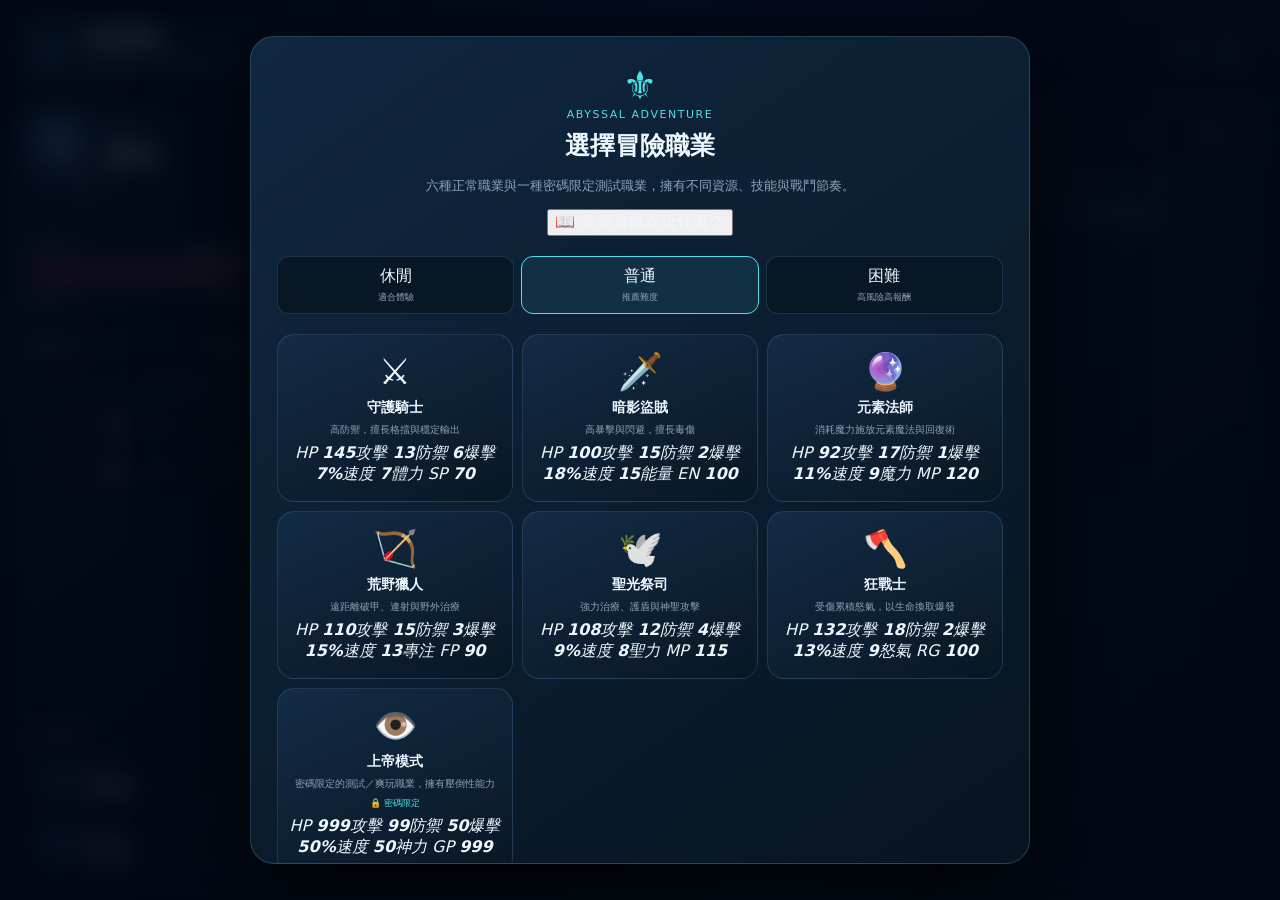
==== commit cbf8914c: "Update index.html" ====
--- a/index.html
+++ b/index.html
@@ -1,13 +1,361 @@
-<!doctype html><html lang="zh-Hant"><head><meta charset="utf-8"><meta name="viewport" content="width=device-width,initial-scale=1,viewport-fit=cover"><meta name="theme-color" content="#07111f"><title>深境冒險｜職業戰鬥 RPG</title><link rel="stylesheet" href="style.css"></head><body><div class="aurora"></div><main class="game-shell">
-<header class="topbar glass"><div class="brand"><span class="brand-mark">⚜</span><div><h1>深境冒險</h1><small>ABYSSAL ADVENTURE</small></div></div><div class="run-meta"><span class="meta-chip">區域 <b id="floorText">0</b></span><span class="meta-chip">金幣 <b id="goldText">0</b></span><span class="meta-chip">討伐 <b id="killText">0</b></span></div><div class="header-actions"><button class="icon-btn" id="helpBtn">?</button><button class="icon-btn" id="resetBtn">↻</button></div></header>
-<section class="layout"><aside class="hero-panel glass"><div class="hero-card"><div class="portrait-wrap"><div class="portrait" id="playerPortrait">⚔️</div><span class="level-badge">Lv.<b id="levelText">1</b></span></div><div><p class="eyebrow" id="classText">騎士</p><h2>冒險者</h2></div></div>
-<div class="meter-block"><div class="meter-label"><span>生命 HP</span><b id="hpLabel">100 / 100</b></div><div class="meter hp"><i id="hpBar"></i></div></div><div class="meter-block"><div class="meter-label"><span id="resourceName">體力 SP</span><b id="resourceLabel">50 / 50</b></div><div class="meter energy"><i id="resourceBar"></i></div></div><div class="meter-block"><div class="meter-label"><span>經驗 EXP</span><b id="xpLabel">0 / 100</b></div><div class="meter xp"><i id="xpBar"></i></div><small class="xp-away" id="xpAway">距離升級還差 100 EXP</small></div>
-<div class="stats-grid"><div><small>攻擊</small><b id="atkText">12</b></div><div><small>防禦</small><b id="defText">3</b></div><div><small>暴擊</small><b id="critText">8%</b></div><div><small>速度</small><b id="speedText">8</b></div></div><div class="equipment"><p class="section-label">目前裝備</p><button class="equip-slot" data-equip-slot="weapon"><span id="weaponIcon">🗡️</span><div><small>武器</small><b id="weaponName">新手武器</b></div></button><button class="equip-slot" data-equip-slot="armor"><span id="armorIcon">🧥</span><div><small>盔甲</small><b id="armorName">旅人布衣</b></div></button></div><div class="effects" id="playerEffects"></div></aside>
-<section class="battle-column"><div class="arena glass" id="arena"><div class="zone-line"><span id="zoneText">翠葉森林</span><span id="weatherText">探索狀態</span></div><div class="ambient"><i></i><i></i><i></i><i></i><i></i></div><div class="enemy-intent hidden" id="enemyIntent"><span id="intentIcon">⚔️</span><div><small>敵人下一步</small><b id="intentText">普通攻擊</b></div></div><div class="enemy-wrap" id="enemyWrap"><div class="enemy-shadow"></div><div class="enemy-sprite" id="enemySprite">🐺</div></div><div class="enemy-card hidden" id="enemyCard"><div class="enemy-title"><div><small id="enemyRank">普通魔物</small><h2 id="enemyName">森林狼</h2></div><span id="enemyLevel">Lv.1</span></div><div class="meter hp enemy-hp"><i id="enemyHpBar"></i></div><div class="enemy-hp-label"><span id="enemyHpLabel">35 / 35</span><div id="enemyEffects"></div></div></div><div class="scene-copy" id="sceneCopy"><p class="eyebrow">冒險準備完成</p><h2>前方的道路被迷霧籠罩</h2><p>選擇探索後將遇到魔物、寶箱或特殊事件。</p></div><div class="float-layer" id="floatLayer"></div></div>
-<div class="turn-strip glass"><div><small id="turnKicker">探索階段</small><b id="turnText">選擇下一步</b></div><div class="energy-pips" id="resourcePips"></div><button class="end-turn hidden" id="fleeBtn">嘗試逃跑</button></div>
-<div class="skill-bar hidden" id="skillBar"><button class="skill-command basic" data-skill="basic"><span>⚔️</span><div><small>不消耗資源</small><b>普通攻擊</b><p>穩定造成傷害並恢復少量職業資源</p></div></button><div id="classSkills" class="class-skills"></div></div>
-<div class="explore-actions" id="exploreActions"><button class="route-card" data-route="explore"><span>🧭</span><div><small>主要冒險</small><b>繼續探索</b><p>前進一區並觸發遭遇</p></div></button><button class="route-card risk-route" data-route="elite"><span>💀</span><div><small>高風險</small><b>菁英挑戰</b><p>更強的怪物與更多素材</p></div></button><button class="route-card rest-route" data-route="rest"><span>🏕️</span><div><small>每 3 區可用</small><b>休息營地</b><p>恢復生命與職業資源</p></div></button></div></section>
-<aside class="inventory-panel glass"><div class="tabs"><button class="tab active" data-tab="bag">背包 <span id="bagCount">0</span></button><button class="tab" data-tab="shop">商店</button><button class="tab" data-tab="upgrade">強化</button><button class="tab" data-tab="log">戰報</button></div><div class="tab-page active" id="bagPage"><div class="filters"><button class="filter active" data-filter="all">全部</button><button class="filter" data-filter="potion">藥品</button><button class="filter" data-filter="equipment">裝備</button><button class="filter" data-filter="material">素材</button></div><div class="inventory-list" id="inventoryList"></div></div><div class="tab-page" id="shopPage"><div class="panel-heading"><b>素材商店</b><small>金幣＋指定素材製作裝備</small></div><div class="inventory-list" id="shopList"></div></div><div class="tab-page" id="upgradePage"><div class="panel-heading"><b>裝備強化</b><small>最高可強化至＋9</small></div><div class="inventory-list" id="upgradeList"></div></div><div class="tab-page combat-log" id="logPage"></div></aside></section></main>
-<div class="modal open" id="startModal"><div class="modal-card start-card"><div class="modal-brand">⚜</div><p class="eyebrow">ABYSSAL ADVENTURE</p><h2>選擇冒險職業</h2><p class="muted">六種職業擁有不同資源、技能與戰鬥節奏。</p><div class="difficulty" id="difficultyButtons"><button data-difficulty="easy">休閒<small>適合體驗</small></button><button class="active" data-difficulty="normal">普通<small>推薦難度</small></button><button data-difficulty="hard">困難<small>高風險高報酬</small></button></div><div class="class-grid six" id="classGrid"></div><button class="continue-btn hidden" id="continueBtn">繼續上次冒險</button></div></div>
-<div class="modal" id="itemModal"><div class="modal-card"><button class="modal-close" data-close="itemModal">×</button><div class="detail-icon" id="itemIcon">🧪</div><p class="rarity" id="itemRarity">普通</p><h2 id="itemTitle">道具</h2><p class="muted" id="itemDescription"></p><div class="detail-stats" id="itemStats"></div><div class="modal-actions" id="itemActions"></div></div></div><div class="modal" id="eventModal"><div class="modal-card"><div class="event-icon" id="eventIcon">✨</div><p class="eyebrow" id="eventKicker">特殊事件</p><h2 id="eventTitle">事件</h2><p class="muted" id="eventDescription"></p><div class="event-options" id="eventOptions"></div></div></div>
-<div class="modal" id="helpModal"><div class="modal-card help-card"><button class="modal-close" data-close="helpModal">×</button><p class="eyebrow">冒險指南</p><h2>戰鬥方式</h2><ul><li>普通攻擊不消耗資源，還能恢復少量體力、魔力或其他職業能量。</li><li>三個職業技能固定顯示，消耗資源並有不同效果；請根據敵人下一步行動決定攻防。</li><li>每種魔物掉落自己的素材，商店裝備需要金幣與指定素材。</li><li>武器與盔甲可使用強化石提升至＋9，失敗不降級也不損壞。</li></ul><button class="primary wide" data-close="helpModal">知道了</button></div></div><div class="toast-stack" id="toastStack"></div><script src="game.js"></script></body></html>
+<!doctype html>
+<html lang="zh-Hant">
+  <head>
+    <meta charset="utf-8">
+    <meta name="viewport" content="width=device-width,initial-scale=1,viewport-fit=cover">
+    <meta name="theme-color" content="#07111f">
+    <title>深境冒險｜職業戰鬥 RPG</title>
+    <link rel="stylesheet" href="style.css?v=1.9">
+  </head>
+  <body>
+    <div class="aurora"></div>
+    <main class="game-shell">
+      <header class="topbar glass">
+        <div class="brand">
+          <span class="brand-mark">⚜</span>
+          <div>
+            <h1>深境冒險</h1>
+            <small>ABYSSAL ADVENTURE · v1.9</small>
+          </div>
+        </div>
+        <div class="run-meta">
+          <span class="meta-chip">區域 <b id="floorText">0</b>
+          </span>
+          <span class="meta-chip">金幣 <b id="goldText">0</b>
+          </span>
+          <span class="meta-chip">討伐 <b id="killText">0</b>
+          </span>
+        </div>
+        <div class="header-actions">
+          <button class="icon-btn" id="helpBtn">?</button>
+          <button class="icon-btn" id="resetBtn">↻</button>
+        </div>
+      </header>
+      <section class="layout">
+        <aside class="hero-panel glass">
+          <div class="hero-card">
+            <div class="portrait-wrap">
+              <div class="portrait" id="playerPortrait">⚔️</div>
+              <span class="level-badge">Lv.<b id="levelText">1</b>
+              </span>
+            </div>
+            <div>
+              <p class="eyebrow" id="classText">騎士</p>
+              <h2>冒險者</h2>
+            </div>
+          </div>
+          <div class="effects player-status" id="playerEffects"></div>
+          <div class="meter-block">
+            <div class="meter-label">
+              <span>生命 HP</span>
+              <b id="hpLabel">100 / 100</b>
+            </div>
+            <div class="meter hp">
+              <i id="hpBar"></i>
+            </div>
+          </div>
+          <div class="meter-block">
+            <div class="meter-label">
+              <span id="resourceName">體力 SP</span>
+              <b id="resourceLabel">50 / 50</b>
+            </div>
+            <div class="meter energy">
+              <i id="resourceBar"></i>
+            </div>
+          </div>
+          <div class="meter-block">
+            <div class="meter-label">
+              <span>經驗 EXP</span>
+              <b id="xpLabel">0 / 100</b>
+            </div>
+            <div class="meter xp">
+              <i id="xpBar"></i>
+            </div>
+            <small class="xp-away" id="xpAway">距離升級還差 100 EXP</small>
+          </div>
+          <div class="stats-grid">
+            <div>
+              <small>攻擊</small>
+              <b id="atkText">12</b>
+            </div>
+            <div>
+              <small>防禦</small>
+              <b id="defText">3</b>
+            </div>
+            <div>
+              <small>暴擊</small>
+              <b id="critText">8%</b>
+            </div>
+            <div>
+              <small>速度</small>
+              <b id="speedText">8</b>
+            </div>
+          </div>
+          <div class="equipment">
+            <p class="section-label">目前裝備</p>
+            <button class="equip-slot" data-equip-slot="weapon">
+              <span id="weaponIcon">🗡️</span>
+              <div>
+                <small>武器</small>
+                <b id="weaponName">新手武器</b>
+              </div>
+            </button>
+            <button class="equip-slot" data-equip-slot="armor">
+              <span id="armorIcon">🧥</span>
+              <div>
+                <small>盔甲</small>
+                <b id="armorName">旅人布衣</b>
+              </div>
+            </button>
+          </div>
+        </aside>
+        <section class="battle-column">
+          <div class="arena glass" id="arena">
+            <div class="zone-line">
+              <span id="zoneText">翠葉森林</span>
+              <span id="weatherText">探索狀態</span>
+            </div>
+            <div class="ambient">
+              <i></i>
+              <i></i>
+              <i></i>
+              <i></i>
+              <i></i>
+            </div>
+            <div class="enemy-intent hidden" id="enemyIntent">
+              <span id="intentIcon">⚔️</span>
+              <div>
+                <small>敵人下一步</small>
+                <b id="intentText">普通攻擊</b>
+              </div>
+            </div>
+            <div class="enemy-wrap" id="enemyWrap">
+              <div class="enemy-shadow"></div>
+              <div class="enemy-sprite" id="enemySprite">🐺</div>
+            </div>
+            <div class="enemy-card hidden" id="enemyCard">
+              <div class="enemy-title">
+                <div>
+                  <small id="enemyRank">普通魔物</small>
+                  <h2 id="enemyName">森林狼</h2>
+                </div>
+                <span id="enemyLevel">Lv.1</span>
+              </div>
+              <div class="meter hp enemy-hp">
+                <i id="enemyHpBar"></i>
+              </div>
+              <div class="enemy-hp-label">
+                <span id="enemyHpLabel">35 / 35</span>
+                <div id="enemyEffects"></div>
+              </div>
+              <div class="enemy-note" id="enemyNote"></div>
+            </div>
+            <div class="scene-copy" id="sceneCopy">
+              <p class="eyebrow">冒險準備完成</p>
+              <h2>前方的道路被迷霧籠罩</h2>
+              <p>選擇探索後將遇到魔物、寶箱或特殊事件。</p>
+            </div>
+            <div class="float-layer" id="floatLayer"></div>
+          </div>
+          <div class="turn-strip glass">
+            <div>
+              <small id="turnKicker">探索階段</small>
+              <b id="turnText">選擇下一步</b>
+            </div>
+            <div class="energy-pips" id="resourcePips"></div>
+            <button class="end-turn hidden" id="fleeBtn">嘗試逃跑</button>
+          </div>
+          <div class="skill-bar hidden" id="skillBar">
+            <button class="skill-command basic" data-skill="basic">
+              <span>⚔️</span>
+              <div>
+                <small>不消耗資源</small>
+                <b>普通攻擊</b>
+                <p>穩定造成傷害並恢復少量職業資源</p>
+              </div>
+            </button>
+            <div id="classSkills" class="class-skills"></div>
+          </div>
+          <div class="explore-actions" id="exploreActions">
+            <button class="route-card" data-route="explore">
+              <span>🧭</span>
+              <div>
+                <small>主要冒險</small>
+                <b>繼續探索</b>
+                <p>前進一區並觸發遭遇</p>
+              </div>
+            </button>
+            <button class="route-card risk-route" data-route="elite">
+              <span>💀</span>
+              <div>
+                <small>高風險</small>
+                <b>菁英挑戰</b>
+                <p>更強的怪物與更多素材</p>
+              </div>
+            </button>
+            <button class="route-card rest-route" data-route="rest">
+              <span>🏕️</span>
+              <div>
+                <small>每 3 區可用</small>
+                <b>休息營地</b>
+                <p>恢復生命與職業資源</p>
+              </div>
+            </button>
+          </div>
+        </section>
+        <aside class="inventory-panel glass">
+          <div class="tabs">
+            <button class="tab active" data-tab="bag">背包 <span id="bagCount">0</span>
+            </button>
+            <button class="tab" data-tab="shop">商店</button>
+            <button class="tab" data-tab="upgrade">強化</button>
+            <button class="tab" data-tab="log">戰報</button>
+          </div>
+          <div class="tab-page active" id="bagPage">
+            <div class="filters">
+              <button class="filter active" data-filter="all">全部</button>
+              <button class="filter" data-filter="potion">藥品</button>
+              <button class="filter" data-filter="weapon">武器</button>
+              <button class="filter" data-filter="armor">盔甲</button>
+              <button class="filter" data-filter="material">素材</button>
+            </div>
+            <div class="inventory-list" id="inventoryList"></div>
+          </div>
+          <div class="tab-page" id="shopPage">
+            <div class="panel-heading">
+              <b>冒險商店</b>
+              <small>製作裝備，或購買回復與異常解除藥水</small>
+            </div>
+            <div class="filters shop-filters" id="shopFilters">
+              <button class="filter shop-filter active" data-shop-filter="all">全部</button>
+              <button class="filter shop-filter" data-shop-filter="potion">藥水</button>
+              <button class="filter shop-filter" data-shop-filter="weapon">武器</button>
+              <button class="filter shop-filter" data-shop-filter="armor">盔甲</button>
+            </div>
+            <div class="inventory-list" id="shopList"></div>
+          </div>
+          <div class="tab-page" id="upgradePage">
+            <div class="panel-heading">
+              <b>裝備強化</b>
+              <small>最高可強化至＋9</small>
+            </div>
+            <div class="inventory-list" id="upgradeList"></div>
+          </div>
+          <div class="tab-page combat-log" id="logPage"></div>
+        </aside>
+      </section>
+    </main>
+    <div class="modal open" id="startModal">
+      <div class="modal-card start-card">
+        <div class="modal-brand">⚜</div>
+        <p class="eyebrow">ABYSSAL ADVENTURE</p>
+        <h2>選擇冒險職業</h2>
+        <p class="muted">六種正常職業與一種密碼限定測試職業，擁有不同資源、技能與戰鬥節奏。</p>
+        <button class="intro-open" id="introBtn">📖 這個遊戲在玩什麼？</button>
+        <div class="difficulty" id="difficultyButtons">
+          <button data-difficulty="easy">休閒<small>適合體驗</small>
+          </button>
+          <button class="active" data-difficulty="normal">普通<small>推薦難度</small>
+          </button>
+          <button data-difficulty="hard">困難<small>高風險高報酬</small>
+          </button>
+        </div>
+        <div class="class-grid six" id="classGrid"></div>
+        <button class="continue-btn hidden" id="continueBtn">繼續上次冒險</button>
+      </div>
+    </div>
+    <div class="modal" id="itemModal">
+      <div class="modal-card">
+        <button class="modal-close" data-close="itemModal">×</button>
+        <div class="detail-icon" id="itemIcon">🧪</div>
+        <p class="rarity" id="itemRarity">普通</p>
+        <h2 id="itemTitle">道具</h2>
+        <p class="muted" id="itemDescription"></p>
+        <div class="detail-stats" id="itemStats"></div>
+        <div class="modal-actions" id="itemActions"></div>
+      </div>
+    </div>
+    <div class="modal" id="eventModal">
+      <div class="modal-card">
+        <div class="event-icon" id="eventIcon">✨</div>
+        <p class="eyebrow" id="eventKicker">特殊事件</p>
+        <h2 id="eventTitle">事件</h2>
+        <p class="muted" id="eventDescription"></p>
+        <div class="event-options" id="eventOptions"></div>
+      </div>
+    </div>
+    <div class="modal" id="introModal">
+      <div class="modal-card intro-card">
+        <button class="modal-close" data-close="introModal">×</button>
+        <p class="eyebrow">遊戲說明</p>
+        <h2>深入未知深境，打造最強冒險者</h2>
+        <p class="muted">《深境冒險》是一款單人職業養成 RPG。你將選擇一種職業、不斷向更深層探索，擊敗怪物取得素材，製作並強化裝備，挑戰菁英、首領與每 50 層出現的傳說級大型 Boss。</p>
+        <div class="intro-grid">
+          <div>
+            <span>⚔️</span>
+            <b>職業戰鬥</b>
+            <small>普通攻擊恢復資源，三種專屬技能需要判斷時機。</small>
+          </div>
+          <div>
+            <span>🧭</span>
+            <b>深層探索</b>
+            <small>戰鬥、事件、寶箱與營地會隨著層數交替出現。</small>
+          </div>
+          <div>
+            <span>🧰</span>
+            <b>素材合成</b>
+            <small>不同怪物掉落不同素材，用來製作職業武器與盔甲。</small>
+          </div>
+          <div>
+            <span>💎</span>
+            <b>裝備強化</b>
+            <small>裝備最高可強化至＋9，強化介面會預覽效果與成功率。</small>
+          </div>
+          <div>
+            <span>☠️</span>
+            <b>怪物機制</b>
+            <small>注意防禦、異常狀態與限時擊殺詛咒，戰鬥前先閱讀情報。</small>
+          </div>
+          <div>
+            <span>👑</span>
+            <b>首領挑戰</b>
+            <small>每 5 層遭遇首領，每 50 層迎戰災厄級大型 Boss。</small>
+          </div>
+        </div>
+        <button class="primary wide" data-close="introModal">開始選擇職業</button>
+      </div>
+    </div>
+    <div class="modal" id="helpModal">
+      <div class="modal-card help-card">
+        <button class="modal-close" data-close="helpModal">×</button>
+        <p class="eyebrow">冒險指南</p>
+        <h2>戰鬥方式</h2>
+        <ul>
+          <li>普通攻擊不消耗資源，還能恢復少量體力、魔力或其他職業能量。</li>
+          <li>三個職業技能固定顯示，消耗資源並有不同效果；請根據敵人下一步行動決定攻防。</li>
+          <li>敵人情報會標示防禦與特殊機制；中毒、燃燒與流血會持續扣血。</li>
+          <li>滑鼠移到狀態圖示或敵人意圖上；手機可點一下，即可查看效果說明。</li>
+          <li>部分敵人具有限時擊殺詛咒，倒數結束後每次攻擊會追加傷害。</li>
+          <li>怪物只會掉落生命或資源藥水；解除異常的藥水只能在商店購買。</li>
+          <li>每種魔物掉落自己的素材，商店裝備需要金幣與指定素材。</li>
+          <li>武器與盔甲可使用強化石提升至＋9，失敗不降級也不損壞。</li>
+        </ul>
+        <button class="primary wide" data-close="helpModal">知道了</button>
+      </div>
+    </div>
+    <div class="modal" id="godModal">
+      <div class="modal-card god-card">
+        <button class="modal-close" data-close="godModal">×</button>
+        <div class="god-symbol">👁️</div>
+        <p class="eyebrow">TEST CLASS</p>
+        <h2>上帝模式</h2>
+        <p class="muted">這是測試與爽玩用職業。請輸入六位數啟用密碼。</p>
+        <input id="godPassword" class="god-password" type="password" inputmode="numeric" maxlength="6" autocomplete="off" placeholder="輸入密碼">
+        <p class="god-error" id="godError"></p>
+        <button class="primary wide" id="godUnlockBtn">解鎖上帝模式</button>
+      </div>
+    </div>
+    <div class="toast-stack" id="toastStack"></div>
+    <script src="game.js?v=1.9"></script>
+  </body>
+</html>
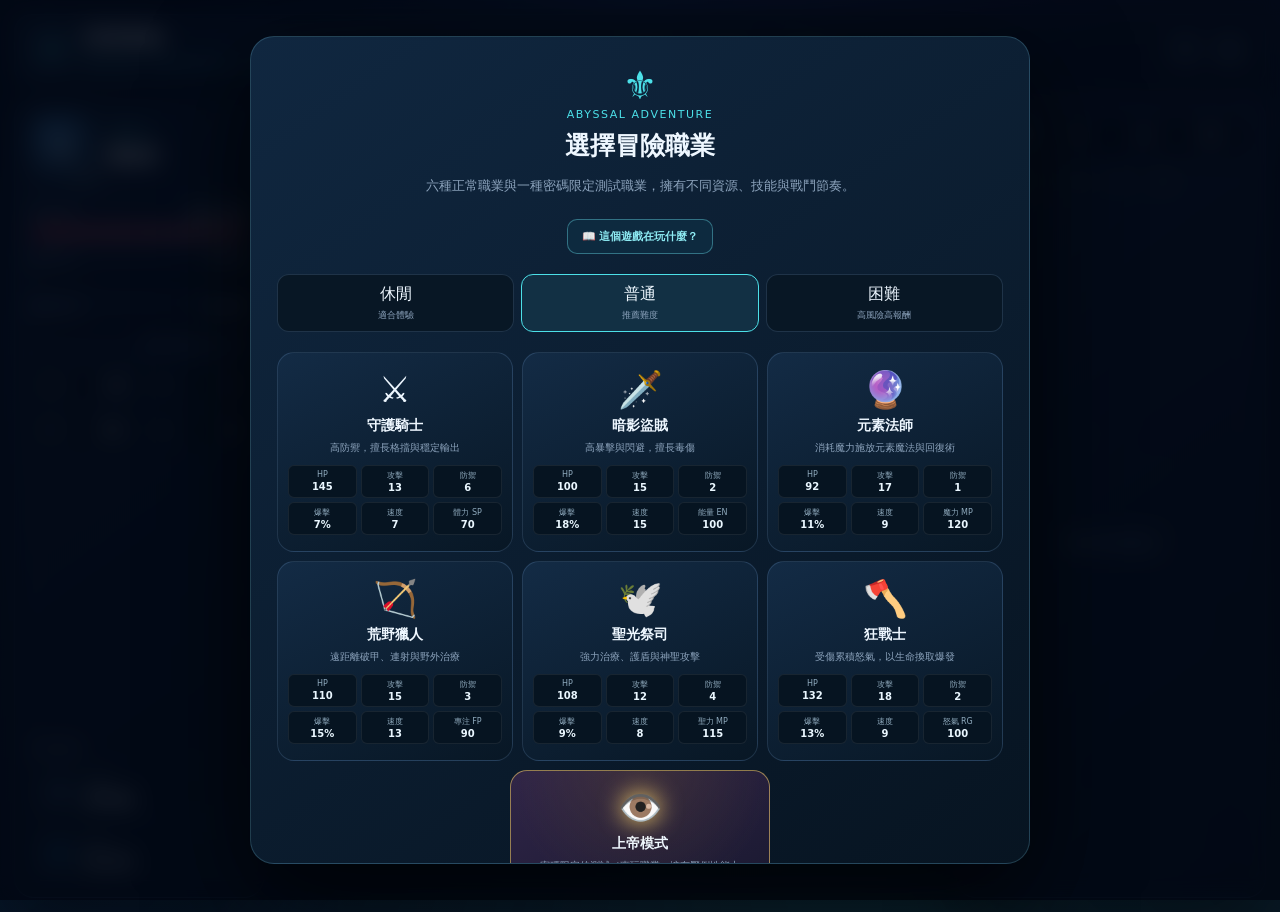
==== commit 2c403015: "Add files via upload" ====
--- a/index.html
+++ b/index.html
@@ -5,7 +5,7 @@
     <meta name="viewport" content="width=device-width,initial-scale=1,viewport-fit=cover">
     <meta name="theme-color" content="#07111f">
     <title>深境冒險｜職業戰鬥 RPG</title>
-    <link rel="stylesheet" href="style.css?v=1.9">
+    <link rel="stylesheet" href="style.css?v=2.1">
   </head>
   <body>
     <div class="aurora"></div>
@@ -15,7 +15,7 @@
           <span class="brand-mark">⚜</span>
           <div>
             <h1>深境冒險</h1>
-            <small>ABYSSAL ADVENTURE · v1.9</small>
+            <small>ABYSSAL ADVENTURE · v2.1</small>
           </div>
         </div>
         <div class="run-meta">
@@ -127,6 +127,7 @@
               <div>
                 <small>敵人下一步</small>
                 <b id="intentText">普通攻擊</b>
+                <em id="intentAdvice">推薦：防禦架勢</em>
               </div>
             </div>
             <div class="enemy-wrap" id="enemyWrap">
@@ -163,10 +164,12 @@
               <b id="turnText">選擇下一步</b>
             </div>
             <div class="energy-pips" id="resourcePips"></div>
+            <span class="combo-badge" id="comboBadge">連擊未啟動</span>
             <button class="end-turn hidden" id="fleeBtn">嘗試逃跑</button>
           </div>
           <div class="skill-bar hidden" id="skillBar">
             <button class="skill-command basic" data-skill="basic">
+              <em class="command-key">1</em>
               <span>⚔️</span>
               <div>
                 <small>不消耗資源</small>
@@ -176,6 +179,16 @@
             </button>
             <div id="classSkills" class="class-skills"></div>
           </div>
+          <section class="tactic-panel hidden" id="tacticPanel">
+            <div class="battle-section-heading">
+              <div>
+                <small>TACTICAL ACTIONS</small>
+                <b>共通戰術</b>
+              </div>
+              <p>破勢可中斷敵人的蓄力或防禦；所有戰鬥道具都會消耗一回合。</p>
+            </div>
+            <div class="tactic-bar" id="tacticBar"></div>
+          </section>
           <div class="explore-actions" id="exploreActions">
             <button class="route-card" data-route="explore">
               <span>🧭</span>
@@ -294,7 +307,7 @@
           <div>
             <span>⚔️</span>
             <b>職業戰鬥</b>
-            <small>普通攻擊恢復資源，三種專屬技能需要判斷時機。</small>
+            <small>普通攻擊、三種專屬技能與五種共通戰術，依敵人意圖靈活搭配。</small>
           </div>
           <div>
             <span>🧭</span>
@@ -332,6 +345,9 @@
         <h2>戰鬥方式</h2>
         <ul>
           <li>普通攻擊不消耗資源，還能恢復少量體力、魔力或其他職業能量。</li>
+          <li>除了三個職業技能，還有猛力重擊、破勢斬、防禦架勢、集中蓄力與快捷治療。</li>
+          <li>看到敵人準備蓄力重擊或防禦時，可用破勢斬中斷；持續攻擊且不受傷能累積連擊傷害。</li>
+          <li>電腦可用數字鍵 1～4施放基本／職業技能，Q～T 使用共通戰術。</li>
           <li>三個職業技能固定顯示，消耗資源並有不同效果；請根據敵人下一步行動決定攻防。</li>
           <li>敵人情報會標示防禦與特殊機制；中毒、燃燒與流血會持續扣血。</li>
           <li>滑鼠移到狀態圖示或敵人意圖上；手機可點一下，即可查看效果說明。</li>
@@ -356,6 +372,6 @@
       </div>
     </div>
     <div class="toast-stack" id="toastStack"></div>
-    <script src="game.js?v=1.9"></script>
+    <script src="game.js?v=2.1"></script>
   </body>
 </html>
--- a/style.css
+++ b/style.css
@@ -1,17 +1,2419 @@
-:root{--bg:#050b15;--panel:#0a1728e8;--line:#97c5ff29;--text:#eef7ff;--muted:#8ca3bc;--cyan:#4ce0e8;--gold:#ffc861;--danger:#ff536f;--success:#54e6a2;--shadow:0 24px 70px #0006}*{box-sizing:border-box}html{background:var(--bg);font-family:Inter,"Noto Sans TC","Microsoft JhengHei",system-ui,sans-serif;color:var(--text)}body{margin:0;min-height:100vh;overflow-x:hidden;background:radial-gradient(circle at 50% 0,#102748,transparent 42%),linear-gradient(145deg,#040913,#071425 55%,#060b18)}button{font:inherit;color:inherit}.aurora{position:fixed;inset:-40%;pointer-events:none;background:conic-gradient(from 230deg,transparent,#166cc526,transparent 28%,#734dcc22,transparent 58%,#23a6a622,transparent);filter:blur(70px);animation:drift 22s linear infinite}.game-shell{position:relative;z-index:1;max-width:1580px;min-height:100vh;margin:auto;padding:14px;display:flex;flex-direction:column;gap:12px}.glass{background:linear-gradient(145deg,#0e1f36eb,#07111fe0);border:1px solid var(--line);box-shadow:var(--shadow);backdrop-filter:blur(18px)}
-.topbar{min-height:72px;border-radius:18px;padding:10px 16px;display:flex;align-items:center;justify-content:space-between;gap:18px}.brand{display:flex;align-items:center;gap:11px}.brand-mark{display:grid;place-items:center;width:42px;height:42px;border:1px solid #65dff455;border-radius:13px;color:var(--cyan);font-size:25px;background:#49dce615}.brand h1{font-size:18px;line-height:1;margin:0 0 5px;letter-spacing:.12em}.brand small,.eyebrow{font-size:11px;color:var(--cyan);letter-spacing:.14em;margin:0}.run-meta{display:flex;gap:8px;flex:1;justify-content:center}.meta-chip{padding:9px 13px;border:1px solid var(--line);border-radius:99px;font-size:13px;color:var(--muted);background:#06111e88}.meta-chip b{color:var(--text);margin-left:5px}.header-actions{display:flex;gap:7px}.icon-btn{width:38px;height:38px;border:1px solid var(--line);border-radius:12px;background:#0b1b2d;cursor:pointer;font-weight:800}.icon-btn:hover{border-color:#5fdce888;background:#15314c}
-.layout{display:grid;grid-template-columns:250px minmax(500px,1fr) 310px;gap:12px;min-height:0;flex:1}.hero-panel,.inventory-panel{border-radius:20px;padding:16px;min-height:0}.hero-panel{display:flex;flex-direction:column;gap:15px}.hero-card{display:flex;align-items:center;gap:12px;padding-bottom:12px;border-bottom:1px solid var(--line)}.portrait-wrap{position:relative}.portrait{width:62px;height:62px;display:grid;place-items:center;border:1px solid #55dbe355;border-radius:19px;background:radial-gradient(circle at 35% 25%,#306da2,#0a1e36);font-size:32px}.level-badge{position:absolute;right:-8px;bottom:-7px;background:#0e243b;border:1px solid #5bd9e55c;border-radius:8px;padding:3px 5px;font-size:10px}.hero-card h2{margin:5px 0 0;font-size:18px}.meter-block{display:grid;gap:6px}.meter-label,.enemy-hp-label{display:flex;justify-content:space-between;align-items:center;font-size:12px;color:var(--muted)}.meter-label b{font-size:11px;color:var(--text)}.meter{height:9px;border-radius:99px;background:#02070f;overflow:hidden;border:1px solid #ffffff0c}.meter i{display:block;height:100%;width:50%;border-radius:inherit;transition:width .35s;background:linear-gradient(90deg,#ff3e62,#ff7c8f);box-shadow:0 0 14px #ff456c77}.meter.energy i{background:linear-gradient(90deg,#347bff,#5deaff)}.meter.xp i{background:linear-gradient(90deg,#7657ff,#d273ff)}.stats-grid{display:grid;grid-template-columns:1fr 1fr;gap:7px}.stats-grid div{padding:10px;border:1px solid var(--line);border-radius:12px;background:#071421;display:flex;align-items:center;justify-content:space-between}.stats-grid small,.equip-slot small{color:var(--muted);font-size:11px}.stats-grid b{font-size:14px}.section-label{font-size:11px;letter-spacing:.12em;color:var(--muted);margin:0 0 8px}.equipment{margin-top:auto}.equip-slot{display:flex;width:100%;align-items:center;gap:10px;text-align:left;border:1px solid var(--line);border-radius:12px;background:#071523;padding:9px;margin-top:7px;cursor:pointer}.equip-slot>span{width:35px;height:35px;display:grid;place-items:center;background:#10243a;border-radius:10px}.equip-slot div{display:grid;gap:2px}.equip-slot b{font-size:12px}.effects{display:flex;gap:6px;flex-wrap:wrap;min-height:25px}.effect-chip{padding:5px 7px;border-radius:7px;background:#122b42;border:1px solid var(--line);font-size:10px}
-.battle-column{min-width:0;display:flex;flex-direction:column;gap:10px}.arena{position:relative;overflow:hidden;min-height:390px;border-radius:20px;display:flex;align-items:center;justify-content:center;background:radial-gradient(circle at 50% 70%,#164e615c,transparent 38%),linear-gradient(180deg,#0a1b34,#071421 70%,#0d262d);transition:.45s}.arena:before{content:"";position:absolute;inset:0;opacity:.3;background-image:linear-gradient(transparent 95%,#9eefff13 96%),linear-gradient(90deg,transparent 95%,#9eefff10 96%);background-size:48px 48px;transform:perspective(360px) rotateX(58deg) scale(1.8) translateY(30%);transform-origin:bottom}.arena.low-hp{background:radial-gradient(circle at 50% 70%,#7a1b3055,transparent 45%),linear-gradient(180deg,#271020,#150a15 70%,#2b1017);animation:dangerPulse 1.6s infinite}.zone-line{position:absolute;left:18px;right:18px;top:15px;display:flex;justify-content:space-between;font-size:11px;color:var(--muted);z-index:3}.zone-line span:first-child{color:#dceeff;letter-spacing:.1em}.ambient{position:absolute;inset:0}.ambient i{position:absolute;width:3px;height:3px;border-radius:50%;background:#a7fbff;box-shadow:0 0 10px #61f3ff;animation:float 5s infinite}.ambient i:nth-child(1){left:13%;top:55%}.ambient i:nth-child(2){left:27%;top:31%;animation-delay:-2s}.ambient i:nth-child(3){right:18%;top:44%;animation-delay:-3s}.ambient i:nth-child(4){right:32%;top:22%;animation-delay:-1s}.ambient i:nth-child(5){left:48%;top:16%;animation-delay:-4s}.enemy-wrap{position:relative;z-index:2;margin-top:-15px;display:none}.enemy-wrap.active{display:block;animation:enemyEnter .5s}.enemy-sprite{position:relative;font-size:94px;line-height:1;filter:drop-shadow(0 15px 18px #0008);animation:breathe 2.3s infinite;z-index:2}.enemy-shadow{position:absolute;width:120px;height:22px;border-radius:50%;background:#0009;filter:blur(6px);bottom:-10px;left:50%;transform:translateX(-50%)}.enemy-wrap.hit{animation:enemyHit .25s}.enemy-wrap.attack{animation:enemyAttack .35s}.enemy-card{position:absolute;left:18px;bottom:15px;width:245px;padding:12px;border:1px solid var(--line);border-radius:15px;background:#071523dd;z-index:3}.enemy-title{display:flex;justify-content:space-between;align-items:center;margin-bottom:8px}.enemy-title small{font-size:10px;color:var(--gold)}.enemy-title h2{font-size:16px;margin:2px 0 0}.enemy-title>span{font-size:11px;color:var(--muted)}.enemy-hp{height:8px}.enemy-hp-label{margin-top:5px;font-size:10px}.enemy-intent{position:absolute;right:18px;top:50px;display:flex;gap:8px;align-items:center;padding:9px 11px;border-radius:12px;border:1px solid #ffce6a38;background:#201a12d9;z-index:4}.enemy-intent>span{font-size:22px}.enemy-intent div{display:grid}.enemy-intent small{font-size:9px;color:#b8a57e}.enemy-intent b{font-size:11px;color:#ffe2a4}.scene-copy{text-align:center;max-width:430px;padding:25px;position:relative;z-index:2}.scene-copy h2{font-size:26px;margin:9px 0}.scene-copy>p:last-child{font-size:14px;line-height:1.7;color:var(--muted)}.float-layer{position:absolute;inset:0;pointer-events:none;z-index:8}.float-text{position:absolute;font-size:26px;font-weight:900;text-shadow:0 3px 12px #000;animation:floatText 1s forwards}.damage{color:#ff6780}.heal{color:var(--success)}.block{color:#70d8ff}.hidden{display:none!important}
-.turn-strip{border-radius:15px;min-height:56px;padding:9px 13px;display:flex;align-items:center;gap:14px}.turn-strip>div:first-child{display:grid}.turn-strip small{font-size:9px;color:var(--cyan);letter-spacing:.12em}.turn-strip b{font-size:13px;margin-top:2px}.energy-pips{display:flex;gap:5px;margin-left:auto}.energy-pips i{width:13px;height:13px;border-radius:50%;border:1px solid #63eaf188;background:#142334}.energy-pips i.full{background:var(--cyan);box-shadow:0 0 12px #4ee8ef}.end-turn{border:1px solid #ffb85b44;background:#2c1d13;color:#ffd393;border-radius:10px;padding:8px 11px;font-weight:700;font-size:12px;cursor:pointer}.card-hand{display:grid;grid-template-columns:repeat(4,minmax(0,1fr));gap:8px;min-height:145px}.battle-card{position:relative;padding:11px 10px;border:1px solid #6f94bd3b;border-radius:15px;background:linear-gradient(155deg,#132b45,#081727);text-align:left;cursor:pointer;transition:.18s;overflow:hidden}.battle-card:hover:not(:disabled){transform:translateY(-7px);border-color:var(--glow,#5edce6)}.battle-card:disabled{filter:grayscale(.7);opacity:.42}.card-top{display:flex;justify-content:space-between}.card-icon{font-size:24px}.card-cost{width:25px;height:25px;display:grid;place-items:center;border-radius:50%;background:#17447a;border:1px solid #67c5ff;font-size:12px;font-weight:900}.battle-card b{display:block;font-size:13px;margin:9px 0 5px}.battle-card p{font-size:11px;color:var(--muted);line-height:1.4;margin:0}.card-type{display:block;font-size:8px;color:var(--cyan);margin-top:8px}.explore-actions{display:grid;grid-template-columns:repeat(3,1fr);gap:8px}.route-card{min-height:118px;display:flex;gap:10px;align-items:center;text-align:left;border:1px solid var(--line);border-radius:16px;background:linear-gradient(145deg,#10263d,#081522);padding:13px;cursor:pointer;transition:.2s}.route-card:hover:not(:disabled){transform:translateY(-3px);border-color:#69dfea88}.route-card:disabled{opacity:.32}.route-card>span{font-size:31px}.route-card div{display:grid;gap:3px}.route-card small{font-size:9px;color:var(--cyan)}.route-card b{font-size:13px}.route-card p{font-size:10px;color:var(--muted);margin:0}.risk-route{background:linear-gradient(145deg,#241b46,#0d1429)}.rest-route{background:linear-gradient(145deg,#12352f,#091c20)}
-.inventory-panel{display:flex;flex-direction:column;overflow:hidden}.tabs{display:grid;grid-template-columns:1fr 1fr;padding:4px;background:#06101c;border:1px solid var(--line);border-radius:12px}.tab{border:0;border-radius:9px;background:transparent;padding:9px;color:var(--muted);cursor:pointer;font-weight:700;font-size:12px}.tab.active{background:#17314a;color:#fff}.tab span{font-size:9px;padding:2px 5px;background:#07111f;border-radius:9px}.tab-page{display:none;min-height:0;flex:1}.tab-page.active{display:flex;flex-direction:column}.filters{display:flex;gap:5px;padding:11px 0 9px;overflow-x:auto}.filter{white-space:nowrap;border:1px solid var(--line);border-radius:8px;background:#081623;padding:6px 8px;font-size:10px;color:var(--muted);cursor:pointer}.filter.active{color:#08202a;background:var(--cyan);font-weight:800}.inventory-list{overflow-y:auto;display:flex;flex-direction:column;gap:7px;padding-right:3px}.inventory-empty{margin:auto;text-align:center;color:var(--muted);font-size:12px}.item-row{display:grid;grid-template-columns:42px 1fr auto;align-items:center;gap:9px;width:100%;text-align:left;border:1px solid var(--line);border-radius:13px;background:#081725;padding:8px;cursor:pointer}.item-row:hover{background:#10253a}.item-icon{height:42px;display:grid;place-items:center;border-radius:11px;background:#112940;font-size:22px}.item-copy{min-width:0;display:grid;gap:3px}.item-copy b{font-size:12px;overflow:hidden;text-overflow:ellipsis;white-space:nowrap}.item-copy small{font-size:9px;color:var(--muted)}.item-count{font-size:11px;background:#10253a;padding:3px 6px;border-radius:8px}.rarity-common{border-left:2px solid #7e94aa}.rarity-rare{border-left:2px solid #47a7ff}.rarity-epic{border-left:2px solid #a56cff}.rarity-legendary{border-left:2px solid #ffc44f}.combat-log{overflow-y:auto;padding:11px 2px;gap:7px}.log-row{font-size:11px;line-height:1.5;color:#9fb2c7;padding:7px 8px;border-left:2px solid #25415e;background:#071522}.log-row.important{color:#eaf8ff;border-color:var(--cyan)}
-.modal{position:fixed;inset:0;background:#020712c9;backdrop-filter:blur(12px);z-index:50;display:none;align-items:center;justify-content:center;padding:18px}.modal.open{display:flex}.modal-card{position:relative;width:min(500px,100%);max-height:92vh;overflow-y:auto;border:1px solid #7bcbe538;border-radius:24px;background:linear-gradient(145deg,#102740,#071421);box-shadow:0 35px 100px #000b;padding:26px;text-align:center}.start-card{width:min(780px,100%)}.modal-brand{font-size:39px;color:var(--cyan)}.modal-card h2{margin:8px 0 7px;font-size:25px}.muted{color:var(--muted);font-size:13px;line-height:1.65}.difficulty{display:grid;grid-template-columns:repeat(3,1fr);gap:7px;margin:20px 0}.difficulty button{border:1px solid var(--line);border-radius:12px;background:#081725;padding:9px;display:grid;gap:4px;cursor:pointer}.difficulty button.active{border-color:var(--cyan);background:#123044}.difficulty small{font-size:9px;color:var(--muted)}.class-grid{display:grid;grid-template-columns:repeat(3,1fr);gap:9px}.class-card{border:1px solid var(--line);border-radius:17px;background:linear-gradient(155deg,#132b45,#081725);padding:16px 10px;display:grid;gap:6px;cursor:pointer}.class-card:hover{border-color:var(--cyan);transform:translateY(-3px)}.class-card>span{font-size:36px}.class-card b{font-size:14px}.class-card small{font-size:10px;color:var(--muted)}.class-card em{font-style:normal;font-size:9px;color:var(--cyan)}.continue-btn,.primary{margin-top:12px;border:0;border-radius:12px;background:linear-gradient(90deg,#35cbd8,#477eff);padding:12px 18px;color:#fff;font-weight:800;cursor:pointer}.wide{width:100%}.modal-close{position:absolute;right:14px;top:12px;border:0;background:transparent;font-size:25px;color:var(--muted);cursor:pointer}.detail-icon,.event-icon{font-size:55px}.rarity{font-size:10px;color:var(--cyan);letter-spacing:.13em;margin:10px 0 0}.detail-stats{display:grid;grid-template-columns:1fr 1fr;gap:7px;margin:18px 0}.detail-stats div{padding:10px;border:1px solid var(--line);border-radius:10px;background:#071522;font-size:11px}.modal-actions,.event-options{display:flex;gap:8px}.modal-actions button,.event-options button{flex:1;border:1px solid var(--line);border-radius:11px;background:#122a41;padding:11px;cursor:pointer;font-weight:700;font-size:12px}.event-options{flex-direction:column;margin-top:18px}.event-options button small{display:block;color:var(--muted);font-size:9px;margin-top:4px}.help-card{text-align:left}.help-card li{font-size:12px;color:#b3c6d9;line-height:1.7;margin:7px 0}.toast-stack{position:fixed;right:18px;top:90px;z-index:70;display:grid;gap:8px}.toast{width:min(310px,calc(100vw - 36px));border:1px solid #76dce755;border-radius:12px;background:#0b2034ed;padding:11px 13px;font-size:12px;animation:toastIn .3s}
-@keyframes drift{to{transform:rotate(360deg)}}@keyframes float{50%{transform:translateY(-24px);opacity:.25}}@keyframes breathe{50%{transform:translateY(-7px) scale(1.025)}}@keyframes enemyEnter{from{transform:scale(.6);opacity:0}}@keyframes enemyHit{50%{transform:translateX(16px);filter:brightness(2)}}@keyframes enemyAttack{50%{transform:translateY(35px) scale(1.12)}}@keyframes floatText{0%{transform:translate(-50%,0);opacity:0}100%{transform:translate(-50%,-80px);opacity:0}}@keyframes dangerPulse{50%{box-shadow:inset 0 0 70px #ff244022}}@keyframes toastIn{from{transform:translateX(35px);opacity:0}}
-@media(max-width:1100px){.layout{grid-template-columns:220px minmax(430px,1fr)}.inventory-panel{grid-column:1/-1;max-height:310px}.inventory-list{display:grid;grid-template-columns:repeat(3,1fr)}}
-@media(max-width:740px){.game-shell{padding:7px}.topbar{min-height:58px;padding:8px 10px;position:sticky;top:5px;z-index:20}.brand-mark{width:35px;height:35px}.brand h1{font-size:14px}.brand small{display:none}.run-meta{justify-content:flex-end;gap:4px}.meta-chip{padding:7px;font-size:10px}.meta-chip:nth-child(3){display:none}.header-actions .icon-btn:first-child{display:none}.icon-btn{width:33px;height:33px}.layout{display:flex;flex-direction:column}.hero-panel{order:2;padding:11px}.hero-card{padding:0;border:0}.portrait{width:45px;height:45px;font-size:24px}.hero-panel .meter-block:nth-of-type(3),.hero-panel .meter-block:nth-of-type(4),.equipment{display:none}.stats-grid{grid-template-columns:repeat(4,1fr)}.stats-grid div{display:grid;text-align:center;padding:7px}.battle-column{order:1}.arena{min-height:330px}.enemy-sprite{font-size:78px}.enemy-card{left:10px;bottom:10px;width:210px}.enemy-intent{right:10px;top:43px}.card-hand{grid-template-columns:repeat(2,1fr)}.explore-actions{grid-template-columns:1fr}.route-card{min-height:78px}.inventory-panel{order:3;max-height:390px;padding:11px}.inventory-list{display:flex}.turn-strip{position:sticky;bottom:5px;z-index:18}.class-grid{grid-template-columns:1fr}.class-card{grid-template-columns:40px 1fr;text-align:left;align-items:center;padding:10px}.class-card>span{grid-row:1/4;font-size:30px}.modal-actions{flex-direction:column}}
-@media(max-width:390px){.meta-chip:nth-child(2){display:none}.stats-grid div:nth-child(n+3){display:none}.stats-grid{grid-template-columns:1fr 1fr}.enemy-card{width:185px}.route-card p{display:none}}@media(prefers-reduced-motion:reduce){*{animation-duration:.01ms!important;transition-duration:.01ms!important}}
+:root{
+  --bg:#050b15;
+  --panel:#0a1728e8;
+  --line:#97c5ff29;
+  --text:#eef7ff;
+  --muted:#8ca3bc;
+  --cyan:#4ce0e8;
+  --gold:#ffc861;
+  --danger:#ff536f;
+  --success:#54e6a2;
+  --shadow:0 24px 70px #0006
+}
+*{
+  box-sizing:border-box
+}
+html{
+  background:var(--bg);
+  font-family:Inter,
+  "Noto Sans TC",
+  "Microsoft JhengHei",
+  system-ui,
+  sans-serif;
+  color:var(--text)
+}
+body{
+  margin:0;
+  min-height:100vh;
+  overflow-x:hidden;
+  background:radial-gradient(circle at 50% 0,
+  #102748,
+  transparent 42%),
+  linear-gradient(145deg,
+  #040913,
+  #071425 55%,
+  #060b18)
+}
+button{
+  font:inherit;
+  color:inherit
+}
+.aurora{
+  position:fixed;
+  inset:-40%;
+  pointer-events:none;
+  background:conic-gradient(from 230deg,
+  transparent,
+  #166cc526,
+  transparent 28%,
+  #734dcc22,
+  transparent 58%,
+  #23a6a622,
+  transparent);
+  filter:blur(70px);
+  animation:drift 22s linear infinite
+}
+.game-shell{
+  position:relative;
+  z-index:1;
+  max-width:1580px;
+  min-height:100vh;
+  margin:auto;
+  padding:14px;
+  display:flex;
+  flex-direction:column;
+  gap:12px
+}
+.glass{
+  background:linear-gradient(145deg,
+  #0e1f36eb,
+  #07111fe0);
+  border:1px solid var(--line);
+  box-shadow:var(--shadow);
+  backdrop-filter:blur(18px)
+}
+.topbar{
+  min-height:72px;
+  border-radius:18px;
+  padding:10px 16px;
+  display:flex;
+  align-items:center;
+  justify-content:space-between;
+  gap:18px
+}
+.brand{
+  display:flex;
+  align-items:center;
+  gap:11px
+}
+.brand-mark{
+  display:grid;
+  place-items:center;
+  width:42px;
+  height:42px;
+  border:1px solid #65dff455;
+  border-radius:13px;
+  color:var(--cyan);
+  font-size:25px;
+  background:#49dce615
+}
+.brand h1{
+  font-size:18px;
+  line-height:1;
+  margin:0 0 5px;
+  letter-spacing:.12em
+}
+.brand small,
+.eyebrow{
+  font-size:11px;
+  color:var(--cyan);
+  letter-spacing:.14em;
+  margin:0
+}
+.run-meta{
+  display:flex;
+  gap:8px;
+  flex:1;
+  justify-content:center
+}
+.meta-chip{
+  padding:9px 13px;
+  border:1px solid var(--line);
+  border-radius:99px;
+  font-size:13px;
+  color:var(--muted);
+  background:#06111e88
+}
+.meta-chip b{
+  color:var(--text);
+  margin-left:5px
+}
+.header-actions{
+  display:flex;
+  gap:7px
+}
+.icon-btn{
+  width:38px;
+  height:38px;
+  border:1px solid var(--line);
+  border-radius:12px;
+  background:#0b1b2d;
+  cursor:pointer;
+  font-weight:800
+}
+.icon-btn:hover{
+  border-color:#5fdce888;
+  background:#15314c
+}
+.layout{
+  display:grid;
+  grid-template-columns:250px minmax(500px,
+  1fr) 310px;
+  gap:12px;
+  min-height:0;
+  flex:1
+}
+.hero-panel,
+.inventory-panel{
+  border-radius:20px;
+  padding:16px;
+  min-height:0
+}
+.hero-panel{
+  display:flex;
+  flex-direction:column;
+  gap:15px
+}
+.hero-card{
+  display:flex;
+  align-items:center;
+  gap:12px;
+  padding-bottom:12px;
+  border-bottom:1px solid var(--line)
+}
+.portrait-wrap{
+  position:relative
+}
+.portrait{
+  width:62px;
+  height:62px;
+  display:grid;
+  place-items:center;
+  border:1px solid #55dbe355;
+  border-radius:19px;
+  background:radial-gradient(circle at 35% 25%,
+  #306da2,
+  #0a1e36);
+  font-size:32px
+}
+.level-badge{
+  position:absolute;
+  right:-8px;
+  bottom:-7px;
+  background:#0e243b;
+  border:1px solid #5bd9e55c;
+  border-radius:8px;
+  padding:3px 5px;
+  font-size:10px
+}
+.hero-card h2{
+  margin:5px 0 0;
+  font-size:18px
+}
+.meter-block{
+  display:grid;
+  gap:6px
+}
+.meter-label,
+.enemy-hp-label{
+  display:flex;
+  justify-content:space-between;
+  align-items:center;
+  font-size:12px;
+  color:var(--muted)
+}
+.meter-label b{
+  font-size:11px;
+  color:var(--text)
+}
+.meter{
+  height:9px;
+  border-radius:99px;
+  background:#02070f;
+  overflow:hidden;
+  border:1px solid #ffffff0c
+}
+.meter i{
+  display:block;
+  height:100%;
+  width:50%;
+  border-radius:inherit;
+  transition:width .35s;
+  background:linear-gradient(90deg,
+  #ff3e62,
+  #ff7c8f);
+  box-shadow:0 0 14px #ff456c77
+}
+.meter.energy i{
+  background:linear-gradient(90deg,
+  #347bff,
+  #5deaff)
+}
+.meter.xp i{
+  background:linear-gradient(90deg,
+  #7657ff,
+  #d273ff)
+}
+.stats-grid{
+  display:grid;
+  grid-template-columns:1fr 1fr;
+  gap:7px
+}
+.stats-grid div{
+  padding:10px;
+  border:1px solid var(--line);
+  border-radius:12px;
+  background:#071421;
+  display:flex;
+  align-items:center;
+  justify-content:space-between
+}
+.stats-grid small,
+.equip-slot small{
+  color:var(--muted);
+  font-size:11px
+}
+.stats-grid b{
+  font-size:14px
+}
+.section-label{
+  font-size:11px;
+  letter-spacing:.12em;
+  color:var(--muted);
+  margin:0 0 8px
+}
+.equipment{
+  margin-top:auto
+}
+.equip-slot{
+  display:flex;
+  width:100%;
+  align-items:center;
+  gap:10px;
+  text-align:left;
+  border:1px solid var(--line);
+  border-radius:12px;
+  background:#071523;
+  padding:9px;
+  margin-top:7px;
+  cursor:pointer
+}
+.equip-slot>span{
+  width:35px;
+  height:35px;
+  display:grid;
+  place-items:center;
+  background:#10243a;
+  border-radius:10px
+}
+.equip-slot div{
+  display:grid;
+  gap:2px
+}
+.equip-slot b{
+  font-size:12px
+}
+.effects{
+  display:flex;
+  gap:6px;
+  flex-wrap:wrap;
+  min-height:25px
+}
+.effect-chip{
+  padding:5px 7px;
+  border-radius:7px;
+  background:#122b42;
+  border:1px solid var(--line);
+  font-size:10px
+}
+.battle-column{
+  min-width:0;
+  display:flex;
+  flex-direction:column;
+  gap:10px
+}
+.arena{
+  position:relative;
+  overflow:hidden;
+  min-height:390px;
+  border-radius:20px;
+  display:flex;
+  align-items:center;
+  justify-content:center;
+  background:radial-gradient(circle at 50% 70%,
+  #164e615c,
+  transparent 38%),
+  linear-gradient(180deg,
+  #0a1b34,
+  #071421 70%,
+  #0d262d);
+  transition:.45s
+}
+.arena:before{
+  content:"";
+  position:absolute;
+  inset:0;
+  opacity:.3;
+  background-image:linear-gradient(transparent 95%,
+  #9eefff13 96%),
+  linear-gradient(90deg,
+  transparent 95%,
+  #9eefff10 96%);
+  background-size:48px 48px;
+  transform:perspective(360px) rotateX(58deg) scale(1.8) translateY(30%);
+  transform-origin:bottom
+}
+.arena.low-hp{
+  background:radial-gradient(circle at 50% 70%,
+  #7a1b3055,
+  transparent 45%),
+  linear-gradient(180deg,
+  #271020,
+  #150a15 70%,
+  #2b1017);
+  animation:dangerPulse 1.6s infinite
+}
+.zone-line{
+  position:absolute;
+  left:18px;
+  right:18px;
+  top:15px;
+  display:flex;
+  justify-content:space-between;
+  font-size:11px;
+  color:var(--muted);
+  z-index:3
+}
+.zone-line span:first-child{
+  color:#dceeff;
+  letter-spacing:.1em
+}
+.ambient{
+  position:absolute;
+  inset:0
+}
+.ambient i{
+  position:absolute;
+  width:3px;
+  height:3px;
+  border-radius:50%;
+  background:#a7fbff;
+  box-shadow:0 0 10px #61f3ff;
+  animation:float 5s infinite
+}
+.ambient i:nth-child(1){
+  left:13%;
+  top:55%
+}
+.ambient i:nth-child(2){
+  left:27%;
+  top:31%;
+  animation-delay:-2s
+}
+.ambient i:nth-child(3){
+  right:18%;
+  top:44%;
+  animation-delay:-3s
+}
+.ambient i:nth-child(4){
+  right:32%;
+  top:22%;
+  animation-delay:-1s
+}
+.ambient i:nth-child(5){
+  left:48%;
+  top:16%;
+  animation-delay:-4s
+}
+.enemy-wrap{
+  position:relative;
+  z-index:2;
+  margin-top:-15px;
+  display:none
+}
+.enemy-wrap.active{
+  display:block;
+  animation:enemyEnter .5s
+}
+.enemy-sprite{
+  position:relative;
+  font-size:94px;
+  line-height:1;
+  filter:drop-shadow(0 15px 18px #0008);
+  animation:breathe 2.3s infinite;
+  z-index:2
+}
+.enemy-shadow{
+  position:absolute;
+  width:120px;
+  height:22px;
+  border-radius:50%;
+  background:#0009;
+  filter:blur(6px);
+  bottom:-10px;
+  left:50%;
+  transform:translateX(-50%)
+}
+.enemy-wrap.hit{
+  animation:enemyHit .25s
+}
+.enemy-wrap.attack{
+  animation:enemyAttack .35s
+}
+.enemy-card{
+  position:absolute;
+  left:18px;
+  bottom:15px;
+  width:245px;
+  padding:12px;
+  border:1px solid var(--line);
+  border-radius:15px;
+  background:#071523dd;
+  z-index:3
+}
+.enemy-title{
+  display:flex;
+  justify-content:space-between;
+  align-items:center;
+  margin-bottom:8px
+}
+.enemy-title small{
+  font-size:10px;
+  color:var(--gold)
+}
+.enemy-title h2{
+  font-size:16px;
+  margin:2px 0 0
+}
+.enemy-title>span{
+  font-size:11px;
+  color:var(--muted)
+}
+.enemy-hp{
+  height:8px
+}
+.enemy-hp-label{
+  margin-top:5px;
+  font-size:10px
+}
+.enemy-intent{
+  position:absolute;
+  right:18px;
+  top:50px;
+  display:flex;
+  gap:8px;
+  align-items:center;
+  padding:9px 11px;
+  border-radius:12px;
+  border:1px solid #ffce6a38;
+  background:#201a12d9;
+  z-index:4
+}
+.enemy-intent>span{
+  font-size:22px
+}
+.enemy-intent div{
+  display:grid
+}
+.enemy-intent small{
+  font-size:9px;
+  color:#b8a57e
+}
+.enemy-intent b{
+  font-size:11px;
+  color:#ffe2a4
+}
+.enemy-intent em{
+  margin-top:2px;
+  color:#d3bd8e;
+  font-size:8px;
+  font-style:normal
+}
+.scene-copy{
+  text-align:center;
+  max-width:430px;
+  padding:25px;
+  position:relative;
+  z-index:2
+}
+.scene-copy h2{
+  font-size:26px;
+  margin:9px 0
+}
+.scene-copy>p:last-child{
+  font-size:14px;
+  line-height:1.7;
+  color:var(--muted)
+}
+.float-layer{
+  position:absolute;
+  inset:0;
+  pointer-events:none;
+  z-index:8
+}
+.float-text{
+  position:absolute;
+  font-size:26px;
+  font-weight:900;
+  text-shadow:0 3px 12px #000;
+  animation:floatText 1s forwards
+}
+.damage{
+  color:#ff6780
+}
+.heal{
+  color:var(--success)
+}
+.block{
+  color:#70d8ff
+}
+.hidden{
+  display:none!important
+}
+.turn-strip{
+  border-radius:15px;
+  min-height:56px;
+  padding:9px 13px;
+  display:flex;
+  align-items:center;
+  gap:14px
+}
+.turn-strip>div:first-child{
+  display:grid
+}
+.turn-strip small{
+  font-size:9px;
+  color:var(--cyan);
+  letter-spacing:.12em
+}
+.turn-strip b{
+  font-size:13px;
+  margin-top:2px
+}
+.energy-pips{
+  display:flex;
+  gap:5px;
+  margin-left:auto
+}
+.energy-pips i{
+  width:13px;
+  height:13px;
+  border-radius:50%;
+  border:1px solid #63eaf188;
+  background:#142334
+}
+.energy-pips i.full{
+  background:var(--cyan);
+  box-shadow:0 0 12px #4ee8ef
+}
+.end-turn{
+  border:1px solid #ffb85b44;
+  background:#2c1d13;
+  color:#ffd393;
+  border-radius:10px;
+  padding:8px 11px;
+  font-weight:700;
+  font-size:12px;
+  cursor:pointer
+}
+.card-hand{
+  display:grid;
+  grid-template-columns:repeat(4,
+  minmax(0,
+  1fr));
+  gap:8px;
+  min-height:145px
+}
+.battle-card{
+  position:relative;
+  padding:11px 10px;
+  border:1px solid #6f94bd3b;
+  border-radius:15px;
+  background:linear-gradient(155deg,
+  #132b45,
+  #081727);
+  text-align:left;
+  cursor:pointer;
+  transition:.18s;
+  overflow:hidden
+}
+.battle-card:hover:not(:disabled){
+  transform:translateY(-7px);
+  border-color:var(--glow,
+  #5edce6)
+}
+.battle-card:disabled{
+  filter:grayscale(.7);
+  opacity:.42
+}
+.card-top{
+  display:flex;
+  justify-content:space-between
+}
+.card-icon{
+  font-size:24px
+}
+.card-cost{
+  width:25px;
+  height:25px;
+  display:grid;
+  place-items:center;
+  border-radius:50%;
+  background:#17447a;
+  border:1px solid #67c5ff;
+  font-size:12px;
+  font-weight:900
+}
+.battle-card b{
+  display:block;
+  font-size:13px;
+  margin:9px 0 5px
+}
+.battle-card p{
+  font-size:11px;
+  color:var(--muted);
+  line-height:1.4;
+  margin:0
+}
+.card-type{
+  display:block;
+  font-size:8px;
+  color:var(--cyan);
+  margin-top:8px
+}
+.explore-actions{
+  display:grid;
+  grid-template-columns:repeat(3,
+  1fr);
+  gap:8px
+}
+.route-card{
+  min-height:118px;
+  display:flex;
+  gap:10px;
+  align-items:center;
+  text-align:left;
+  border:1px solid var(--line);
+  border-radius:16px;
+  background:linear-gradient(145deg,
+  #10263d,
+  #081522);
+  padding:13px;
+  cursor:pointer;
+  transition:.2s
+}
+.route-card:hover:not(:disabled){
+  transform:translateY(-3px);
+  border-color:#69dfea88
+}
+.route-card:disabled{
+  opacity:.32
+}
+.route-card>span{
+  font-size:31px
+}
+.route-card div{
+  display:grid;
+  gap:3px
+}
+.route-card small{
+  font-size:9px;
+  color:var(--cyan)
+}
+.route-card b{
+  font-size:13px
+}
+.route-card p{
+  font-size:10px;
+  color:var(--muted);
+  margin:0
+}
+.risk-route{
+  background:linear-gradient(145deg,
+  #241b46,
+  #0d1429)
+}
+.rest-route{
+  background:linear-gradient(145deg,
+  #12352f,
+  #091c20)
+}
+.inventory-panel{
+  display:flex;
+  flex-direction:column;
+  overflow:hidden
+}
+.tabs{
+  display:grid;
+  grid-template-columns:1fr 1fr;
+  padding:4px;
+  background:#06101c;
+  border:1px solid var(--line);
+  border-radius:12px
+}
+.tab{
+  border:0;
+  border-radius:9px;
+  background:transparent;
+  padding:9px;
+  color:var(--muted);
+  cursor:pointer;
+  font-weight:700;
+  font-size:12px
+}
+.tab.active{
+  background:#17314a;
+  color:#fff
+}
+.tab span{
+  font-size:9px;
+  padding:2px 5px;
+  background:#07111f;
+  border-radius:9px
+}
+.tab-page{
+  display:none;
+  min-height:0;
+  flex:1
+}
+.tab-page.active{
+  display:flex;
+  flex-direction:column
+}
+.filters{
+  display:flex;
+  flex:0 0 auto;
+  align-items:center;
+  gap:5px;
+  padding:11px 0 9px;
+  min-height:42px;
+  overflow-x:auto;
+  overflow-y:hidden
+}
+.filter{
+  white-space:nowrap;
+  border:1px solid var(--line);
+  border-radius:8px;
+  background:#081623;
+  padding:6px 8px;
+  font-size:10px;
+  color:var(--muted);
+  cursor:pointer
+}
+.filter.active{
+  color:#08202a;
+  background:var(--cyan);
+  font-weight:800
+}
+.inventory-list{
+  flex:1 1 auto;
+  min-height:0;
+  overflow-y:auto;
+  display:flex;
+  flex-direction:column;
+  gap:7px;
+  padding-right:3px
+}
+.inventory-empty{
+  margin:auto;
+  text-align:center;
+  color:var(--muted);
+  font-size:12px
+}
+.item-row{
+  display:grid;
+  grid-template-columns:42px 1fr auto;
+  align-items:center;
+  gap:9px;
+  width:100%;
+  text-align:left;
+  border:1px solid var(--line);
+  border-radius:13px;
+  background:#081725;
+  padding:8px;
+  cursor:pointer
+}
+.item-row:hover{
+  background:#10253a
+}
+.item-icon{
+  height:42px;
+  display:grid;
+  place-items:center;
+  border-radius:11px;
+  background:#112940;
+  font-size:22px
+}
+.item-copy{
+  min-width:0;
+  display:grid;
+  gap:3px
+}
+.item-copy b{
+  font-size:12px;
+  overflow:hidden;
+  text-overflow:ellipsis;
+  white-space:nowrap
+}
+.item-copy small{
+  font-size:9px;
+  color:var(--muted)
+}
+.item-count{
+  font-size:11px;
+  background:#10253a;
+  padding:3px 6px;
+  border-radius:8px
+}
+.item-row.rarity-common,
+.shop-row.rarity-common,
+.upgrade-row.rarity-common,
+.equip-slot.rarity-common{
+  border-color:#8295a966;
+  background:linear-gradient(100deg, #132332, #0a1825)
+}
+.item-row.rarity-rare,
+.shop-row.rarity-rare,
+.upgrade-row.rarity-rare,
+.equip-slot.rarity-rare{
+  border-color:#42aaff88;
+  background:linear-gradient(100deg, #0d2b47, #091926)
+}
+.item-row.rarity-epic,
+.shop-row.rarity-epic,
+.upgrade-row.rarity-epic,
+.equip-slot.rarity-epic{
+  border-color:#a66cff99;
+  background:linear-gradient(100deg, #2a1745, #101426)
+}
+.item-row.rarity-legendary,
+.shop-row.rarity-legendary,
+.upgrade-row.rarity-legendary,
+.equip-slot.rarity-legendary{
+  border-color:#ffc44faa;
+  background:linear-gradient(100deg, #422b0d, #171722);
+  box-shadow:inset 0 0 18px #ffc44f13, 0 0 10px #ffc44f12
+}
+.equip-slot.rarity-common>span{
+  background:#26394a
+}
+.equip-slot.rarity-rare>span{
+  background:#123b61;
+  box-shadow:0 0 12px #47a7ff25
+}
+.equip-slot.rarity-epic>span{
+  background:#39205d;
+  box-shadow:0 0 13px #a56cff38
+}
+.equip-slot.rarity-legendary>span{
+  background:#533811;
+  box-shadow:0 0 15px #ffc44f4a
+}
+.equip-slot.rarity-rare small{
+  color:#61bdff
+}
+.equip-slot.rarity-epic small{
+  color:#bd8cff
+}
+.equip-slot.rarity-legendary small{
+  color:#ffd169
+}
+.rarity-tag{
+  display:inline-block;
+  margin-left:4px;
+  border:1px solid currentColor;
+  border-radius:999px;
+  padding:1px 5px;
+  font-size:8px;
+  font-style:normal;
+  vertical-align:1px
+}
+.rarity-tag.common{
+  color:#aebdca
+}
+.rarity-tag.rare{
+  color:#61bdff
+}
+.rarity-tag.epic{
+  color:#bd8cff
+}
+.rarity-tag.legendary{
+  color:#ffd169;
+  text-shadow:0 0 8px #ffb52e99
+}
+.combat-log{
+  overflow-y:auto;
+  padding:11px 2px;
+  gap:7px
+}
+.log-row{
+  font-size:11px;
+  line-height:1.5;
+  color:#9fb2c7;
+  padding:7px 8px;
+  border-left:2px solid #25415e;
+  background:#071522
+}
+.log-row.important{
+  color:#eaf8ff;
+  border-color:var(--cyan)
+}
+.modal{
+  position:fixed;
+  inset:0;
+  background:#020712c9;
+  backdrop-filter:blur(12px);
+  z-index:50;
+  display:none;
+  align-items:center;
+  justify-content:center;
+  padding:18px
+}
+.modal.open{
+  display:flex
+}
+.modal-card{
+  position:relative;
+  width:min(500px,
+  100%);
+  max-height:92vh;
+  overflow-y:auto;
+  border:1px solid #7bcbe538;
+  border-radius:24px;
+  background:linear-gradient(145deg,
+  #102740,
+  #071421);
+  box-shadow:0 35px 100px #000b;
+  padding:26px;
+  text-align:center
+}
+.start-card{
+  width:min(780px,
+  100%)
+}
+.modal-brand{
+  font-size:39px;
+  color:var(--cyan)
+}
+.modal-card h2{
+  margin:8px 0 7px;
+  font-size:25px
+}
+.muted{
+  color:var(--muted);
+  font-size:13px;
+  line-height:1.65
+}
+.difficulty{
+  display:grid;
+  grid-template-columns:repeat(3,
+  1fr);
+  gap:7px;
+  margin:20px 0
+}
+.difficulty button{
+  border:1px solid var(--line);
+  border-radius:12px;
+  background:#081725;
+  padding:9px;
+  display:grid;
+  gap:4px;
+  cursor:pointer
+}
+.difficulty button.active{
+  border-color:var(--cyan);
+  background:#123044
+}
+.difficulty small{
+  font-size:9px;
+  color:var(--muted)
+}
+.class-grid{
+  display:grid;
+  grid-template-columns:repeat(3,
+  1fr);
+  gap:9px
+}
+.class-card{
+  border:1px solid var(--line);
+  border-radius:17px;
+  background:linear-gradient(155deg,
+  #132b45,
+  #081725);
+  padding:16px 10px;
+  display:grid;
+  gap:6px;
+  cursor:pointer
+}
+.class-card:hover{
+  border-color:var(--cyan);
+  transform:translateY(-3px)
+}
+.class-card>span{
+  font-size:36px
+}
+.class-card b{
+  font-size:14px
+}
+.class-card small{
+  font-size:10px;
+  color:var(--muted)
+}
+.class-card em{
+  font-style:normal;
+  font-size:9px;
+  color:var(--cyan)
+}
+.continue-btn,
+.primary{
+  margin-top:12px;
+  border:0;
+  border-radius:12px;
+  background:linear-gradient(90deg,
+  #35cbd8,
+  #477eff);
+  padding:12px 18px;
+  color:#fff;
+  font-weight:800;
+  cursor:pointer
+}
+.wide{
+  width:100%
+}
+.modal-close{
+  position:absolute;
+  right:14px;
+  top:12px;
+  border:0;
+  background:transparent;
+  font-size:25px;
+  color:var(--muted);
+  cursor:pointer
+}
+.detail-icon,
+.event-icon{
+  font-size:55px
+}
+.rarity{
+  font-size:10px;
+  color:var(--cyan);
+  letter-spacing:.13em;
+  margin:10px 0 0
+}
+.detail-stats{
+  display:grid;
+  grid-template-columns:1fr 1fr;
+  gap:7px;
+  margin:18px 0
+}
+.detail-stats div{
+  padding:10px;
+  border:1px solid var(--line);
+  border-radius:10px;
+  background:#071522;
+  font-size:11px
+}
+.modal-actions,
+.event-options{
+  display:flex;
+  gap:8px
+}
+.modal-actions button,
+.event-options button{
+  flex:1;
+  border:1px solid var(--line);
+  border-radius:11px;
+  background:#122a41;
+  padding:11px;
+  cursor:pointer;
+  font-weight:700;
+  font-size:12px
+}
+.event-options{
+  flex-direction:column;
+  margin-top:18px
+}
+.event-options button small{
+  display:block;
+  color:var(--muted);
+  font-size:9px;
+  margin-top:4px
+}
+.help-card{
+  text-align:left
+}
+.help-card li{
+  font-size:12px;
+  color:#b3c6d9;
+  line-height:1.7;
+  margin:7px 0
+}
+.toast-stack{
+  position:fixed;
+  right:18px;
+  top:90px;
+  z-index:70;
+  display:grid;
+  gap:8px
+}
+.toast{
+  width:min(310px,
+  calc(100vw - 36px));
+  border:1px solid #76dce755;
+  border-radius:12px;
+  background:#0b2034ed;
+  padding:11px 13px;
+  font-size:12px;
+  animation:toastIn .3s
+}
+@keyframes drift{
+  to{
+    transform:rotate(360deg)
+  }
+}
+@keyframes float{
+  50%{
+    transform:translateY(-24px);
+    opacity:.25
+  }
+}
+@keyframes breathe{
+  50%{
+    transform:translateY(-7px) scale(1.025)
+  }
+}
+@keyframes enemyEnter{
+  from{
+    transform:scale(.6);
+    opacity:0
+  }
+}
+@keyframes enemyHit{
+  50%{
+    transform:translateX(16px);
+    filter:brightness(2)
+  }
+}
+@keyframes enemyAttack{
+  50%{
+    transform:translateY(35px) scale(1.12)
+  }
+}
+@keyframes floatText{
+  0%{
+    transform:translate(-50%,
+    0);
+    opacity:0
+  }
+  100%{
+    transform:translate(-50%,
+    -80px);
+    opacity:0
+  }
+}
+@keyframes dangerPulse{
+  50%{
+    box-shadow:inset 0 0 70px #ff244022
+  }
+}
+@keyframes toastIn{
+  from{
+    transform:translateX(35px);
+    opacity:0
+  }
+}
+@media(max-width:1100px){
+  .layout{
+    grid-template-columns:220px minmax(430px,
+    1fr)
+  }
+  .inventory-panel{
+    grid-column:1/-1;
+    max-height:310px
+  }
+  .inventory-list{
+    display:grid;
+    grid-template-columns:repeat(3,
+    1fr)
+  }
+}
+@media(max-width:740px){
+  .game-shell{
+    padding:7px
+  }
+  .topbar{
+    min-height:58px;
+    padding:8px 10px;
+    position:sticky;
+    top:5px;
+    z-index:20
+  }
+  .brand-mark{
+    width:35px;
+    height:35px
+  }
+  .brand h1{
+    font-size:14px
+  }
+  .brand small{
+    display:none
+  }
+  .run-meta{
+    justify-content:flex-end;
+    gap:4px
+  }
+  .meta-chip{
+    padding:7px;
+    font-size:10px
+  }
+  .meta-chip:nth-child(3){
+    display:none
+  }
+  .header-actions .icon-btn:first-child{
+    display:none
+  }
+  .icon-btn{
+    width:33px;
+    height:33px
+  }
+  .layout{
+    display:flex;
+    flex-direction:column
+  }
+  .hero-panel{
+    order:2;
+    padding:11px
+  }
+  .hero-card{
+    padding:0;
+    border:0
+  }
+  .portrait{
+    width:45px;
+    height:45px;
+    font-size:24px
+  }
+  .hero-panel .meter-block:nth-of-type(3),
+  .hero-panel .meter-block:nth-of-type(4),
+  .equipment{
+    display:none
+  }
+  .stats-grid{
+    grid-template-columns:repeat(4,
+    1fr)
+  }
+  .stats-grid div{
+    display:grid;
+    text-align:center;
+    padding:7px
+  }
+  .battle-column{
+    order:1
+  }
+  .arena{
+    min-height:330px
+  }
+  .enemy-sprite{
+    font-size:78px
+  }
+  .enemy-card{
+    left:10px;
+    bottom:10px;
+    width:210px
+  }
+  .enemy-intent{
+    right:10px;
+    top:43px
+  }
+  .card-hand{
+    grid-template-columns:repeat(2,
+    1fr)
+  }
+  .explore-actions{
+    grid-template-columns:1fr
+  }
+  .route-card{
+    min-height:78px
+  }
+  .inventory-panel{
+    order:3;
+    max-height:390px;
+    padding:11px
+  }
+  .inventory-list{
+    display:flex
+  }
+  .turn-strip{
+    position:sticky;
+    bottom:5px;
+    z-index:18
+  }
+  .class-grid{
+    grid-template-columns:1fr
+  }
+  .class-card{
+    grid-template-columns:40px 1fr;
+    text-align:left;
+    align-items:center;
+    padding:10px
+  }
+  .class-card>span{
+    grid-row:1/4;
+    font-size:30px
+  }
+  .modal-actions{
+    flex-direction:column
+  }
+}
+@media(max-width:390px){
+  .meta-chip:nth-child(2){
+    display:none
+  }
+  .stats-grid div:nth-child(n+3){
+    display:none
+  }
+  .stats-grid{
+    grid-template-columns:1fr 1fr
+  }
+  .enemy-card{
+    width:185px
+  }
+  .route-card p{
+    display:none
+  }
+}
+@media(prefers-reduced-motion:reduce){
+  *{
+    animation-duration:.01ms!important;
+    transition-duration:.01ms!important
+  }
+}
+/* 深境冒險：固定技能指令、商店與強化介面 */
+.xp-away{
+  font-size:10px;
+  color:var(--muted);
+  text-align:right
+}
+.tabs{
+  grid-template-columns:repeat(4,
+  1fr)
+}
+.tab{
+  padding:9px 4px;
+  font-size:10px
+}
+.panel-heading{
+  display:grid;
+  flex:0 0 auto;
+  gap:3px;
+  padding:13px 2px 10px
+}
+.panel-heading b{
+  font-size:13px
+}
+.panel-heading small{
+  font-size:9px;
+  color:var(--muted)
+}
+.class-grid.six{
+  grid-template-columns:repeat(3,
+  1fr)
+}
+.skill-bar{
+  display:grid;
+  grid-template-columns:repeat(4,
+  minmax(0,
+  1fr));
+  gap:8px
+}
+.class-skills{
+  display:contents
+}
+.skill-command{
+  position:relative;
+  min-height:132px;
+  padding:11px;
+  border:1px solid var(--line);
+  border-radius:15px;
+  background:linear-gradient(155deg,
+  #132b45,
+  #081727);
+  text-align:left;
+  cursor:pointer;
+  transition:.18s
+}
+.skill-command:hover:not(:disabled){
+  transform:translateY(-5px);
+  border-color:var(--cyan)
+}
+.skill-command:disabled{
+  filter:grayscale(.8);
+  opacity:.4;
+  cursor:not-allowed
+}
+.skill-command>span{
+  font-size:26px
+}
+.skill-command div{
+  display:grid;
+  gap:4px;
+  margin-top:8px
+}
+.skill-command small{
+  font-size:9px;
+  color:var(--cyan)
+}
+.skill-command b{
+  font-size:13px
+}
+.skill-command p{
+  font-size:10px;
+  line-height:1.45;
+  color:var(--muted);
+  margin:0
+}
+.skill-command.basic{
+  border-color:#5edce64d
+}
+.shop-row,
+.upgrade-row{
+  display:grid;
+  grid-template-columns:42px 1fr auto;
+  gap:9px;
+  align-items:center;
+  border:1px solid var(--line);
+  border-radius:13px;
+  background:#081725;
+  padding:9px
+}
+.shop-row>span,
+.upgrade-row>span{
+  font-size:24px;
+  text-align:center
+}
+.shop-copy{
+  min-width:0;
+  display:grid;
+  gap:3px
+}
+.shop-copy b{
+  font-size:11px
+}
+.shop-copy small{
+  font-size:9px;
+  color:var(--muted);
+  line-height:1.35
+}
+.shop-row button,
+.upgrade-row button{
+  border:1px solid #4ddfea55;
+  background:#12344a;
+  border-radius:9px;
+  padding:7px;
+  font-size:10px;
+  cursor:pointer
+}
+.shop-row button:disabled,
+.upgrade-row button:disabled{
+  opacity:.35
+}
+.enhance-level{
+  color:var(--gold)!important
+}
+.resource-flash{
+  animation:resourceFlash .5s
+}
+@keyframes resourceFlash{
+  50%{
+    filter:brightness(1.8)
+  }
+}
+@media(max-width:740px){
+  .class-grid.six{
+    grid-template-columns:1fr 1fr
+  }
+  .skill-bar{
+    grid-template-columns:1fr 1fr
+  }
+  .skill-command{
+    min-height:112px
+  }
+  .tabs{
+    position:sticky;
+    top:0;
+    z-index:2
+  }
+  .hero-panel .meter-block:nth-of-type(3),
+  .hero-panel .meter-block:nth-of-type(4){
+    display:grid
+  }
+  .xp-away{
+    display:block
+  }
+}
+@media(max-width:390px){
+  .class-grid.six{
+    grid-template-columns:1fr
+  }
+  .skill-command p{
+    display:none
+  }
+  .skill-command{
+    min-height:88px
+  }
+}
+/* 菁英與首領戰鬥氣氛 */
+.arena.elite-battle{
+  background:radial-gradient(circle at 50% 62%,
+  #7d38b86b 0,
+  transparent 39%),
+  linear-gradient(180deg,
+  #24123e,
+  #100b26 66%,
+  #25113b);
+  box-shadow:inset 0 0 70px #ae5cff25,
+  var(--shadow)
+}
+.arena.elite-battle .enemy-sprite{
+  filter:drop-shadow(0 0 22px #b85dff) drop-shadow(0 18px 20px #000a)
+}
+.arena.elite-battle .ambient i{
+  background:#dca4ff;
+  box-shadow:0 0 13px #b85dff
+}
+.arena.boss-battle{
+  background:radial-gradient(circle at 50% 60%,
+  #b85c245e 0,
+  transparent 42%),
+  linear-gradient(180deg,
+  #35170f,
+  #170b0b 68%,
+  #3c1b0e);
+  box-shadow:inset 0 0 85px #ff8b3230,
+  var(--shadow)
+}
+.arena.boss-battle .enemy-sprite{
+  font-size:108px;
+  filter:drop-shadow(0 0 25px #ff9b3f) drop-shadow(0 20px 24px #000c)
+}
+.arena.world-boss-battle{
+  background:radial-gradient(circle at 50% 48%,
+  #ffcf4b57 0,
+  #b3213a45 23%,
+  transparent 48%),
+  linear-gradient(155deg,
+  #3b0713,
+  #160613 46%,
+  #391600);
+  box-shadow:inset 0 0 110px #ff244a55,
+  0 0 45px #ff7b2838;
+  animation:worldBossPulse 2.3s ease-in-out infinite
+}
+.arena.world-boss-battle:after{
+  content:"";
+  position:absolute;
+  inset:-35%;
+  background:conic-gradient(transparent,
+  #ffcf4629,
+  transparent 28%,
+  #ff315229,
+  transparent 56%,
+  #ffcf4629,
+  transparent);
+  animation:worldBossStorm 13s linear infinite;
+  pointer-events:none
+}
+.arena.world-boss-battle .enemy-wrap{
+  z-index:3
+}
+.arena.world-boss-battle .enemy-sprite{
+  font-size:124px;
+  filter:drop-shadow(0 0 18px #fff0a3) drop-shadow(0 0 38px #ff3a47) drop-shadow(0 24px 30px #000)
+}
+.arena.world-boss-battle .enemy-card{
+  border-color:#ffcf5f8c;
+  background:#260a12e8;
+  box-shadow:0 0 25px #ff3b3b38
+}
+.arena.world-boss-battle .enemy-title small{
+  color:#ffe074;
+  font-weight:900
+}
+.arena.world-boss-battle .ambient i{
+  background:#ffd36d;
+  box-shadow:0 0 16px #ff4b31
+}
+.effect-line{
+  display:block;
+  color:#72ecbd;
+  font-size:10px;
+  font-weight:800;
+  line-height:1.45
+}
+.cost-line{
+  color:#f2d28a
+}
+.upgrade-preview{
+  display:grid;
+  grid-template-columns:1fr auto 1fr;
+  align-items:center;
+  gap:5px;
+  padding:6px 7px;
+  border:1px solid var(--line);
+  border-radius:8px;
+  background:#06121e
+}
+.upgrade-preview em{
+  font-size:9px;
+  line-height:1.35;
+  color:#a9bdd0;
+  font-style:normal
+}
+.upgrade-preview em:last-child{
+  color:#71ebba;
+  font-weight:800
+}
+.upgrade-preview strong{
+  color:var(--gold)
+}
+.rate-line{
+  color:#ffd36c;
+  font-weight:800
+}
+@keyframes worldBossPulse{
+  50%{
+    box-shadow:inset 0 0 145px #ff244a75,
+    0 0 60px #ff7b2855
+  }
+}
+@keyframes worldBossStorm{
+  to{
+    transform:rotate(360deg)
+  }
+}
+@media(max-width:740px){
+  .arena.boss-battle .enemy-sprite{
+    font-size:92px
+  }
+  .arena.world-boss-battle .enemy-sprite{
+    font-size:104px
+  }
+  .upgrade-preview{
+    grid-template-columns:1fr
+  }
+  .upgrade-preview strong{
+    transform:rotate(90deg)
+  }
+}
+/* 開場說明、職業完整能力與怪物情報 */
+.intro-open{
+  margin:10px auto 0;
+  border:1px solid #69deea66;
+  border-radius:10px;
+  background:#0d2a3f;
+  color:#8eecf4;
+  padding:9px 14px;
+  font-size:11px;
+  font-weight:800;
+  cursor:pointer
+}
+.intro-open:hover{
+  background:#16405a
+}
+.intro-card{
+  width:min(680px,
+  100%)
+}
+.intro-grid{
+  display:grid;
+  grid-template-columns:repeat(2,
+  1fr);
+  gap:9px;
+  margin:20px 0;
+  text-align:left
+}
+.intro-grid>div{
+  display:grid;
+  grid-template-columns:35px 1fr;
+  gap:3px 8px;
+  padding:12px;
+  border:1px solid var(--line);
+  border-radius:13px;
+  background:#071725
+}
+.intro-grid span{
+  grid-row:1/3;
+  font-size:25px
+}
+.intro-grid b{
+  font-size:12px
+}
+.intro-grid small{
+  font-size:10px;
+  line-height:1.5;
+  color:var(--muted)
+}
+.class-stats{
+  display:grid;
+  grid-template-columns:repeat(3,
+  1fr);
+  gap:4px;
+  margin-top:4px
+}
+.class-stats i{
+  display:grid;
+  gap:1px;
+  padding:4px 2px;
+  border:1px solid #ffffff12;
+  border-radius:6px;
+  background:#061421;
+  color:#8faabd;
+  font-size:8px;
+  font-style:normal
+}
+.class-stats strong{
+  color:#eaf7ff;
+  font-size:10px
+}
+.class-card:hover .class-stats i{
+  border-color:#5adbe82e
+}
+.enemy-note{
+  display:grid;
+  gap:4px;
+  margin-top:8px;
+  padding-top:7px;
+  border-top:1px solid var(--line);
+  font-size:8px;
+  line-height:1.45;
+  color:#a9bdd0
+}
+.enemy-note span{
+  display:block
+}
+.enemy-note .warning{
+  color:#ffd36c;
+  font-weight:800
+}
+.enemy-note .danger{
+  color:#ff7185;
+  font-weight:900;
+  animation:dangerText 1.1s ease-in-out infinite
+}
+@keyframes dangerText{
+  50%{
+    filter:brightness(1.65)
+  }
+}
+@media(max-width:740px){
+  .intro-grid{
+    grid-template-columns:1fr
+  }
+  .class-card>span{
+    grid-row:1/4
+  }
+  .class-stats{
+    grid-column:1/-1;
+    width:100%;
+    grid-template-columns:repeat(6,
+    1fr)
+  }
+  .enemy-note{
+    font-size:7.5px
+  }
+  .enemy-card{
+    width:min(245px,
+    calc(100% - 20px))
+  }
+}
+@media(max-width:430px){
+  .class-stats{
+    grid-template-columns:repeat(3,
+    1fr)
+  }
+  .intro-card{
+    padding:20px
+  }
+  .intro-grid{
+    margin:14px 0
+  }
+}
+/* 狀態顯示與說明提示 */
+.player-status{
+  min-height:0;
+  margin:-4px 0 1px;
+  padding:8px;
+  border:1px solid #ffffff12;
+  border-radius:11px;
+  background:#06131f
+}
+.player-status:empty{
+  display:none
+}
+.effect-chip,
+.status-tip{
+  position:relative;
+  cursor:help;
+  outline:none
+}
+.status-tip:after{
+  content:attr(data-tooltip);
+  position:absolute;
+  left:50%;
+  bottom:calc(100% + 9px);
+  width:220px;
+  padding:9px 10px;
+  border:1px solid #74dce76b;
+  border-radius:9px;
+  background:#061421f5;
+  box-shadow:0 12px 30px #000b;
+  color:#dceaf4;
+  font-size:10px;
+  font-weight:500;
+  line-height:1.55;
+  text-align:left;
+  white-space:normal;
+  pointer-events:none;
+  opacity:0;
+  visibility:hidden;
+  transform:translate(-50%,
+  5px);
+  transition:.16s;
+  z-index:80
+}
+.status-tip:before{
+  content:"";
+  position:absolute;
+  left:50%;
+  bottom:calc(100% + 3px);
+  border:6px solid transparent;
+  border-top-color:#74dce76b;
+  opacity:0;
+  visibility:hidden;
+  transform:translateX(-50%);
+  z-index:81
+}
+.status-tip:hover:after,
+.status-tip:hover:before,
+.status-tip:focus:after,
+.status-tip:focus:before{
+  opacity:1;
+  visibility:visible;
+  transform:translate(-50%,
+  0)
+}
+.status-tip:hover:before,
+.status-tip:focus:before{
+  transform:translateX(-50%)
+}
+.enemy-intent{
+  cursor:help;
+  outline:none
+}
+.enemy-intent:after{
+  content:attr(data-tooltip);
+  position:absolute;
+  right:0;
+  top:calc(100% + 8px);
+  width:230px;
+  padding:9px 10px;
+  border:1px solid #ffce6a66;
+  border-radius:9px;
+  background:#17120cf5;
+  box-shadow:0 12px 30px #000b;
+  color:#f8e8c5;
+  font-size:10px;
+  font-weight:500;
+  line-height:1.55;
+  pointer-events:none;
+  opacity:0;
+  visibility:hidden;
+  transform:translateY(-4px);
+  transition:.16s
+}
+.enemy-intent:hover:after,
+.enemy-intent:focus:after{
+  opacity:1;
+  visibility:visible;
+  transform:translateY(0)
+}
+#enemyEffects{
+  display:flex;
+  gap:4px
+}
+#enemyEffects .status-tip{
+  padding:2px 5px;
+  border:1px solid #ff789044;
+  border-radius:5px;
+  background:#351421;
+  color:#ffb0bd
+}
+#enemyEffects .status-tip:after{
+  left:auto;
+  right:0;
+  transform:translateY(5px)
+}
+#enemyEffects .status-tip:hover:after,
+#enemyEffects .status-tip:focus:after{
+  transform:translateY(0)
+}
+#enemyEffects .status-tip:before{
+  display:none
+}
+/* 商店藥水分類 */
+.shop-section-title{
+  display:grid;
+  gap:2px;
+  margin:10px 2px 2px;
+  padding:9px 10px;
+  border-bottom:1px solid var(--line);
+  color:var(--cyan)
+}
+.shop-section-title:first-child{
+  margin-top:0
+}
+.shop-section-title b{
+  font-size:12px
+}
+.shop-section-title small{
+  font-size:9px;
+  color:var(--muted)
+}
+.drop-tag,
+.shop-tag{
+  display:inline-block;
+  margin-left:3px;
+  padding:2px 4px;
+  border-radius:4px;
+  font-size:7px;
+  font-style:normal;
+  vertical-align:1px
+}
+.drop-tag{
+  background:#123c32;
+  color:#78e5b6
+}
+.shop-tag{
+  background:#3a243c;
+  color:#e5a7ef
+}
+.potion-shop{
+  border-color:#66d9e526
+}
+.potion-shop .effect-line{
+  font-weight:500;
+  color:#a9dce3
+}
+@media(max-width:740px){
+  .status-tip:after{
+    position:fixed;
+    left:14px;
+    right:14px;
+    bottom:84px;
+    width:auto;
+    transform:translateY(8px)
+  }
+  .status-tip:hover:after,
+  .status-tip:focus:after{
+    transform:translateY(0)
+  }
+  .status-tip:before{
+    display:none
+  }
+  .enemy-intent:after{
+    position:fixed;
+    left:14px;
+    right:14px;
+    top:auto;
+    bottom:84px;
+    width:auto
+  }
+  .player-status{
+    margin-top:2px
+  }
+}
+/* 商店分類與上帝模式 */
+.shop-filters{
+  padding-top:0;
+  padding-bottom:10px
+}
+.god-class{
+  grid-column:1/-1;
+  width:min(260px, 100%);
+  justify-self:center;
+  position:relative;
+  border-color:#ffd66b88;
+  background:radial-gradient(circle at 50% 0, #7a5a253d, transparent 52%), linear-gradient(155deg, #302548, #111427)
+}
+.god-class:hover{
+  border-color:#ffe48c;
+  box-shadow:0 0 28px #ffd8672e
+}
+.god-class>span{
+  filter:drop-shadow(0 0 12px #ffd76f)
+}
+.god-lock{
+  color:#ffd96d!important;
+  font-size:9px!important;
+  font-weight:900;
+  letter-spacing:.08em
+}
+.god-card{
+  width:min(430px, 100%);
+  border-color:#ffd86f66;
+  background:radial-gradient(circle at 50% 0, #76552a66, transparent 40%), linear-gradient(145deg, #241d3c, #091321)
+}
+.god-symbol{
+  font-size:64px;
+  filter:drop-shadow(0 0 22px #ffe27c);
+  animation:breathe 2.3s infinite
+}
+.god-password{
+  width:100%;
+  margin-top:14px;
+  padding:13px 14px;
+  border:1px solid #ffd66c66;
+  border-radius:11px;
+  outline:none;
+  background:#070e1c;
+  color:#fff2bd;
+  font:800 18px/1 monospace;
+  letter-spacing:.25em;
+  text-align:center
+}
+.god-password:focus{
+  border-color:#ffe28e;
+  box-shadow:0 0 0 3px #ffd45f1c
+}
+.god-error{
+  min-height:18px;
+  margin:8px 0 0;
+  color:#ff758a;
+  font-size:11px
+}
+/* 戰報固定於面板內，不再把整個頁面向下撐長 */
+.inventory-panel{
+  align-self:start;
+  height:min(820px,
+  calc(100dvh - 100px));
+  min-height:0;
+  max-height:calc(100dvh - 100px);
+  position:sticky;
+  top:86px
+}
+.inventory-panel .tab-page{
+  min-height:0;
+  overflow:hidden
+}
+.inventory-panel .tab-page.active{
+  min-height:0
+}
+#logPage.tab-page.active{
+  display:flex;
+  height:100%;
+  min-height:0;
+  overflow-y:auto;
+  overflow-x:hidden;
+  overscroll-behavior:contain;
+  scrollbar-gutter:stable;
+  padding-right:5px
+}
+#logPage::-webkit-scrollbar{
+  width:7px
+}
+#logPage::-webkit-scrollbar-track{
+  background:#06101c;
+  border-radius:9px
+}
+#logPage::-webkit-scrollbar-thumb{
+  background:#294c68;
+  border-radius:9px
+}
+#logPage::-webkit-scrollbar-thumb:hover{
+  background:#3d6c8c
+}
+@media(max-width:1100px){
+  .inventory-panel{
+    position:static;
+    height:310px;
+    min-height:0;
+    max-height:310px
+  }
+}
+@media(max-width:740px){
+  .inventory-panel{
+    position:static;
+    height:390px;
+    min-height:0;
+    max-height:390px
+  }
+  #logPage.tab-page.active{
+    max-height:325px
+  }
+}
 
-/* 深境冒險：固定技能指令、商店與強化介面 */
-.xp-away{font-size:10px;color:var(--muted);text-align:right}.tabs{grid-template-columns:repeat(4,1fr)}.tab{padding:9px 4px;font-size:10px}.panel-heading{display:grid;gap:3px;padding:13px 2px 10px}.panel-heading b{font-size:13px}.panel-heading small{font-size:9px;color:var(--muted)}.class-grid.six{grid-template-columns:repeat(3,1fr)}
-.skill-bar{display:grid;grid-template-columns:repeat(4,minmax(0,1fr));gap:8px}.class-skills{display:contents}.skill-command{position:relative;min-height:132px;padding:11px;border:1px solid var(--line);border-radius:15px;background:linear-gradient(155deg,#132b45,#081727);text-align:left;cursor:pointer;transition:.18s}.skill-command:hover:not(:disabled){transform:translateY(-5px);border-color:var(--cyan)}.skill-command:disabled{filter:grayscale(.8);opacity:.4;cursor:not-allowed}.skill-command>span{font-size:26px}.skill-command div{display:grid;gap:4px;margin-top:8px}.skill-command small{font-size:9px;color:var(--cyan)}.skill-command b{font-size:13px}.skill-command p{font-size:10px;line-height:1.45;color:var(--muted);margin:0}.skill-command.basic{border-color:#5edce64d}.shop-row,.upgrade-row{display:grid;grid-template-columns:42px 1fr auto;gap:9px;align-items:center;border:1px solid var(--line);border-radius:13px;background:#081725;padding:9px}.shop-row>span,.upgrade-row>span{font-size:24px;text-align:center}.shop-copy{min-width:0;display:grid;gap:3px}.shop-copy b{font-size:11px}.shop-copy small{font-size:9px;color:var(--muted);line-height:1.35}.shop-row button,.upgrade-row button{border:1px solid #4ddfea55;background:#12344a;border-radius:9px;padding:7px;font-size:10px;cursor:pointer}.shop-row button:disabled,.upgrade-row button:disabled{opacity:.35}.enhance-level{color:var(--gold)!important}.resource-flash{animation:resourceFlash .5s}@keyframes resourceFlash{50%{filter:brightness(1.8)}}
-@media(max-width:740px){.class-grid.six{grid-template-columns:1fr 1fr}.skill-bar{grid-template-columns:1fr 1fr}.skill-command{min-height:112px}.tabs{position:sticky;top:0;z-index:2}.hero-panel .meter-block:nth-of-type(3),.hero-panel .meter-block:nth-of-type(4){display:grid}.xp-away{display:block}}
-@media(max-width:390px){.class-grid.six{grid-template-columns:1fr}.skill-command p{display:none}.skill-command{min-height:88px}}
+/* v2.0：多元戰術與響應式戰鬥介面 */
+button:focus-visible{
+  outline:2px solid var(--cyan);
+  outline-offset:2px
+}
+.turn-strip{
+  background:linear-gradient(120deg, #102941ed, #081522ed)
+}
+.combo-badge{
+  flex:0 0 auto;
+  border:1px solid #6f8ca833;
+  border-radius:99px;
+  padding:6px 9px;
+  color:#71879b;
+  background:#06111d;
+  font-size:9px;
+  font-weight:800;
+  transition:.2s
+}
+.combo-badge.active{
+  color:#ffe08a;
+  border-color:#ffc85d77;
+  background:#32240e;
+  box-shadow:0 0 14px #ffc44f20
+}
+.enemy-intent.intent-heavy{
+  border-color:#ff6d6d88;
+  background:#351519e8;
+  box-shadow:0 0 18px #ff4d5d20
+}
+.enemy-intent.intent-guard{
+  border-color:#61c8ff77;
+  background:#10283be8
+}
+.enemy-intent.intent-break{
+  border-color:#bb79ff77;
+  background:#28183ae8
+}
+.skill-command{
+  overflow:hidden
+}
+.command-key,
+.tactic-key{
+  position:absolute;
+  right:8px;
+  top:8px;
+  min-width:20px;
+  height:20px;
+  display:grid;
+  place-items:center;
+  border:1px solid #8bdfea38;
+  border-radius:6px;
+  color:#9debf0;
+  background:#06111dcc;
+  font-size:8px;
+  font-style:normal;
+  font-weight:900
+}
+.tactic-panel{
+  border:1px solid var(--line);
+  border-radius:17px;
+  padding:11px;
+  background:linear-gradient(145deg, #0d2034d9, #07111fd9);
+  box-shadow:0 14px 36px #0003
+}
+.battle-section-heading{
+  display:flex;
+  align-items:end;
+  justify-content:space-between;
+  gap:16px;
+  margin-bottom:9px
+}
+.battle-section-heading div{
+  display:grid;
+  gap:2px
+}
+.battle-section-heading small{
+  color:var(--cyan);
+  font-size:8px;
+  letter-spacing:.14em
+}
+.battle-section-heading b{
+  font-size:13px
+}
+.battle-section-heading p{
+  max-width:460px;
+  margin:0;
+  color:var(--muted);
+  font-size:9px;
+  text-align:right
+}
+.tactic-bar{
+  display:grid;
+  grid-template-columns:repeat(5, minmax(0, 1fr));
+  gap:7px
+}
+.tactic-command{
+  position:relative;
+  min-width:0;
+  min-height:104px;
+  display:grid;
+  grid-template-columns:34px 1fr;
+  align-items:start;
+  gap:7px;
+  border:1px solid #7b9cbd36;
+  border-radius:13px;
+  padding:11px 8px;
+  text-align:left;
+  background:linear-gradient(145deg, #112944, #091624);
+  cursor:pointer;
+  transition:.18s
+}
+.tactic-command:hover:not(:disabled){
+  transform:translateY(-3px);
+  border-color:#60dce8a0;
+  background:linear-gradient(145deg, #183954, #0b1c2b)
+}
+.tactic-command:disabled{
+  opacity:.38;
+  filter:grayscale(.7);
+  cursor:not-allowed
+}
+.tactic-icon{
+  font-size:24px;
+  line-height:1
+}
+.tactic-command div{
+  min-width:0;
+  display:grid;
+  gap:3px;
+  padding-right:15px
+}
+.tactic-command small{
+  color:var(--cyan);
+  font-size:8px
+}
+.tactic-command b{
+  font-size:11px
+}
+.tactic-command p{
+  grid-column:1/-1;
+  margin:4px 0 0;
+  color:var(--muted);
+  font-size:9px;
+  line-height:1.35
+}
+.tactic-heavy{
+  border-color:#ff8a6445
+}
+.tactic-interrupt{
+  border-color:#ffcb5e55
+}
+.tactic-guard{
+  border-color:#55caff55
+}
+.tactic-focus{
+  border-color:#a67cff55
+}
+.tactic-heal{
+  border-color:#55dfa055
+}
+@media(max-width:1100px){
+  .tactic-command p{
+    display:none
+  }
+  .tactic-command{
+    min-height:76px
+  }
+}
+@media(max-width:740px){
+  .battle-column{
+    gap:8px
+  }
+  .arena{
+    min-height:350px;
+    border-radius:17px
+  }
+  .enemy-card{
+    width:min(225px, calc(100% - 88px));
+    max-height:162px;
+    overflow-y:auto
+  }
+  .turn-strip{
+    min-height:52px;
+    bottom:4px;
+    padding:8px 9px;
+    gap:7px
+  }
+  .energy-pips{
+    display:none
+  }
+  .combo-badge{
+    margin-left:auto;
+    padding:5px 7px
+  }
+  .skill-bar{
+    gap:6px
+  }
+  .skill-command{
+    min-height:100px;
+    padding:9px
+  }
+  .skill-command>span{
+    font-size:23px
+  }
+  .skill-command div{
+    margin-top:5px
+  }
+  .tactic-panel{
+    padding:9px 0 9px 9px;
+    overflow:hidden
+  }
+  .battle-section-heading{
+    align-items:start;
+    padding-right:9px
+  }
+  .battle-section-heading p{
+    max-width:62%;
+    line-height:1.35
+  }
+  .tactic-bar{
+    display:flex;
+    gap:7px;
+    overflow-x:auto;
+    overscroll-behavior-x:contain;
+    scroll-snap-type:x proximity;
+    padding:0 9px 5px 0;
+    scrollbar-width:thin
+  }
+  .tactic-command{
+    flex:0 0 145px;
+    min-height:82px;
+    scroll-snap-align:start
+  }
+  .tactic-command p{
+    display:none
+  }
+  .route-card,
+  .skill-command,
+  .tactic-command,
+  .filter,
+  .tab{
+    touch-action:manipulation
+  }
+}
+@media(max-width:390px){
+  .arena{
+    min-height:335px
+  }
+  .enemy-intent{
+    max-width:155px
+  }
+  .enemy-intent b{
+    font-size:9px
+  }
+  .skill-command{
+    min-height:86px
+  }
+  .skill-command small{
+    font-size:8px
+  }
+  .skill-command b{
+    font-size:11px
+  }
+  .battle-section-heading p{
+    display:none
+  }
+}
+@media(hover:none){
+  .skill-command:hover:not(:disabled),
+  .tactic-command:hover:not(:disabled),
+  .route-card:hover:not(:disabled){
+    transform:none
+  }
+}
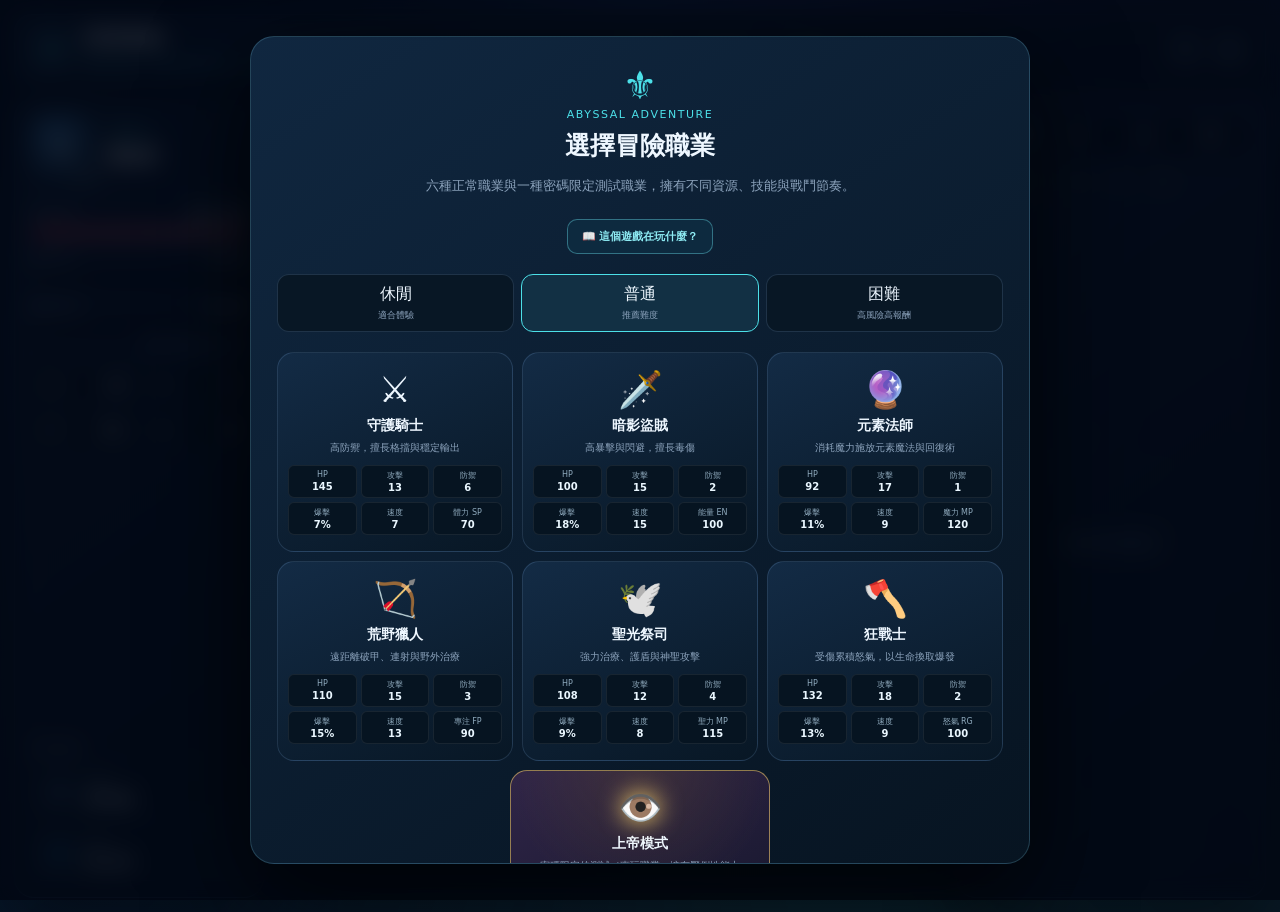
==== commit db8e6b3e: "Add files via upload" ====
--- a/index.html
+++ b/index.html
@@ -5,7 +5,7 @@
     <meta name="viewport" content="width=device-width,initial-scale=1,viewport-fit=cover">
     <meta name="theme-color" content="#07111f">
     <title>深境冒險｜職業戰鬥 RPG</title>
-    <link rel="stylesheet" href="style.css?v=2.1">
+    <link rel="stylesheet" href="style.css?v=2.6">
   </head>
   <body>
     <div class="aurora"></div>
@@ -15,7 +15,7 @@
           <span class="brand-mark">⚜</span>
           <div>
             <h1>深境冒險</h1>
-            <small>ABYSSAL ADVENTURE · v2.1</small>
+            <small>ABYSSAL ADVENTURE · v2.6</small>
           </div>
         </div>
         <div class="run-meta">
@@ -185,9 +185,32 @@
                 <small>TACTICAL ACTIONS</small>
                 <b>共通戰術</b>
               </div>
-              <p>破勢可中斷敵人的蓄力或防禦；所有戰鬥道具都會消耗一回合。</p>
+              <p>破勢可中斷敵人的蓄力或防禦，請依照敵人意圖選擇戰術。</p>
             </div>
             <div class="tactic-bar" id="tacticBar"></div>
+          </section>
+          <button class="open-potion-mode hidden" id="openPotionMode">
+            <span>🧪</span>
+            <div>
+              <b>使用藥水</b>
+              <small>一次可選 1～3 種，整批只消耗 1 回合</small>
+            </div>
+          </button>
+          <div class="potion-mode-backdrop hidden" id="potionModeBackdrop"></div>
+          <section class="potion-mode-panel hidden" id="potionModePanel" role="dialog" aria-modal="true" aria-labelledby="potionModeTitle">
+            <div class="potion-mode-heading">
+              <div>
+                <small>BATTLE POTIONS</small>
+                <b id="potionModeTitle">選擇本回合藥水</b>
+              </div>
+              <span id="potionSelectionCount">已選 0 / 3</span>
+            </div>
+            <p class="potion-mode-note">同一種藥水每回合最多使用 1 瓶；確認後，選擇的 1～3 瓶合計只消耗 1 回合。</p>
+            <div class="potion-selection-grid" id="potionSelectionGrid"></div>
+            <div class="potion-mode-actions">
+              <button id="cancelPotionMode">取消</button>
+              <button class="primary" id="confirmPotions">確認使用</button>
+            </div>
           </section>
           <div class="explore-actions" id="exploreActions">
             <button class="route-card" data-route="explore">
@@ -307,7 +330,7 @@
           <div>
             <span>⚔️</span>
             <b>職業戰鬥</b>
-            <small>普通攻擊、三種專屬技能與五種共通戰術，依敵人意圖靈活搭配。</small>
+            <small>普通攻擊、三種專屬技能與四種共通戰術；也能用一回合搭配 1～3 種藥水。</small>
           </div>
           <div>
             <span>🧭</span>
@@ -322,7 +345,7 @@
           <div>
             <span>💎</span>
             <b>裝備強化</b>
-            <small>裝備最高可強化至＋9，強化介面會預覽效果與成功率。</small>
+            <small>裝備最高可強化至＋9，攻擊、生命、防禦、暴擊、速度與特殊效果都會成長。</small>
           </div>
           <div>
             <span>☠️</span>
@@ -345,16 +368,18 @@
         <h2>戰鬥方式</h2>
         <ul>
           <li>普通攻擊不消耗資源，還能恢復少量體力、魔力或其他職業能量。</li>
-          <li>除了三個職業技能，還有猛力重擊、破勢斬、防禦架勢、集中蓄力與快捷治療。</li>
+          <li>除了三個職業技能，還有猛力重擊、破勢斬、防禦架勢與集中蓄力。</li>
           <li>看到敵人準備蓄力重擊或防禦時，可用破勢斬中斷；持續攻擊且不受傷能累積連擊傷害。</li>
-          <li>電腦可用數字鍵 1～4施放基本／職業技能，Q～T 使用共通戰術。</li>
+          <li>電腦可用數字鍵 1～4施放基本／職業技能，Q～R 使用共通戰術。</li>
           <li>三個職業技能固定顯示，消耗資源並有不同效果；請根據敵人下一步行動決定攻防。</li>
+          <li>戰鬥中按「使用藥水」會切換至藥水選單；每回合可選 1～3 種藥水，同種類最多 1 瓶，整批只消耗 1 回合。</li>
           <li>敵人情報會標示防禦與特殊機制；中毒、燃燒與流血會持續扣血。</li>
           <li>滑鼠移到狀態圖示或敵人意圖上；手機可點一下，即可查看效果說明。</li>
           <li>部分敵人具有限時擊殺詛咒，倒數結束後每次攻擊會追加傷害。</li>
           <li>怪物只會掉落生命或資源藥水；解除異常的藥水只能在商店購買。</li>
           <li>每種魔物掉落自己的素材，商店裝備需要金幣與指定素材。</li>
-          <li>武器與盔甲可使用強化石提升至＋9，失敗不降級也不損壞。</li>
+          <li>每個職業都有普通、稀有、史詩、傳說與彩耀五階武器及盔甲；高階裝備附帶吸血、抗毒或減傷。</li>
+          <li>武器與盔甲可使用強化石提升至＋9，所有裝備屬性都會成長；失敗不降級也不損壞。</li>
         </ul>
         <button class="primary wide" data-close="helpModal">知道了</button>
       </div>
@@ -372,6 +397,7 @@
       </div>
     </div>
     <div class="toast-stack" id="toastStack"></div>
-    <script src="game.js?v=2.1"></script>
+    <div class="global-tooltip" id="globalTooltip" role="tooltip"></div>
+    <script src="game.js?v=2.6"></script>
   </body>
 </html>
--- a/style.css
+++ b/style.css
@@ -884,6 +884,16 @@
   background:linear-gradient(100deg, #422b0d, #171722);
   box-shadow:inset 0 0 18px #ffc44f13, 0 0 10px #ffc44f12
 }
+.item-row.rarity-prismatic,
+.shop-row.rarity-prismatic,
+.upgrade-row.rarity-prismatic,
+.equip-slot.rarity-prismatic{
+  border-color:#7ef7e5cc;
+  background:linear-gradient(110deg, #40245b, #123d58, #174c3c, #594116, #40245b);
+  background-size:260% 260%;
+  box-shadow:inset 0 0 24px #8bf8e323, 0 0 14px #c06cff30;
+  animation:prismaticShift 7s linear infinite
+}
 .equip-slot.rarity-common>span{
   background:#26394a
 }
@@ -899,6 +909,10 @@
   background:#533811;
   box-shadow:0 0 15px #ffc44f4a
 }
+.equip-slot.rarity-prismatic>span{
+  background:linear-gradient(135deg, #7a3f9c, #247f94, #3c8c62, #9b7130);
+  box-shadow:0 0 17px #7ef7e577
+}
 .equip-slot.rarity-rare small{
   color:#61bdff
 }
@@ -907,6 +921,10 @@
 }
 .equip-slot.rarity-legendary small{
   color:#ffd169
+}
+.equip-slot.rarity-prismatic small{
+  color:#a7fff0;
+  text-shadow:0 0 8px #7ef7e588
 }
 .rarity-tag{
   display:inline-block;
@@ -930,6 +948,17 @@
 .rarity-tag.legendary{
   color:#ffd169;
   text-shadow:0 0 8px #ffb52e99
+}
+.rarity-tag.prismatic{
+  color:#b8fff3;
+  border-color:#8effe9;
+  background:linear-gradient(90deg, #a96cff38, #40d8ff32, #68eea936, #ffce5f34);
+  text-shadow:0 0 9px #7ef7e5cc
+}
+@keyframes prismaticShift{
+  to{
+    background-position:260% 50%
+  }
 }
 .combat-log{
   overflow-y:auto;
@@ -2235,7 +2264,7 @@
 }
 .tactic-bar{
   display:grid;
-  grid-template-columns:repeat(5, minmax(0, 1fr));
+  grid-template-columns:repeat(4, minmax(0, 1fr));
   gap:7px
 }
 .tactic-command{
@@ -2303,6 +2332,249 @@
 .tactic-heal{
   border-color:#55dfa055
 }
+.open-potion-mode{
+  width:100%;
+  min-height:60px;
+  display:grid;
+  grid-template-columns:42px 1fr;
+  align-items:center;
+  gap:10px;
+  padding:10px 14px;
+  border:1px solid #64e2aa70;
+  border-radius:14px;
+  background:linear-gradient(135deg, #154638, #0a242c);
+  color:var(--text);
+  text-align:left;
+  cursor:pointer;
+  box-shadow:inset 0 0 24px #68efad0a
+}
+.open-potion-mode:hover{
+  border-color:#78f0b9;
+  background:linear-gradient(135deg, #1a5947, #0c3038)
+}
+.open-potion-mode>span{
+  font-size:28px;
+  text-align:center
+}
+.open-potion-mode div{
+  display:grid;
+  gap:3px
+}
+.open-potion-mode b{
+  font-size:13px
+}
+.open-potion-mode small{
+  color:#9bdabd;
+  font-size:9px
+}
+.potion-mode-backdrop{
+  position:fixed;
+  z-index:89;
+  inset:0;
+  background:#020a12b8;
+  backdrop-filter:blur(4px)
+}
+.potion-mode-panel{
+  position:fixed;
+  z-index:90;
+  top:50%;
+  left:50%;
+  width:min(1080px, calc(100vw - 40px));
+  max-height:calc(100dvh - 40px);
+  box-sizing:border-box;
+  display:grid;
+  grid-template-rows:auto auto minmax(0, 1fr) auto;
+  gap:10px;
+  padding:15px;
+  overflow:hidden;
+  transform:translate(-50%, -50%);
+  border:1px solid #4bc9b586;
+  border-radius:17px;
+  background:linear-gradient(155deg, #0c2a2c 0%, #091d29 48%, #071521 100%);
+  box-shadow:0 24px 80px #000c, inset 0 0 34px #4ff3a20c
+}
+.potion-mode-heading{
+  display:flex;
+  align-items:center;
+  justify-content:space-between;
+  gap:12px
+}
+.potion-mode-heading div{
+  display:grid;
+  gap:2px
+}
+.potion-mode-heading small{
+  color:#73e8b0;
+  font-size:8px;
+  letter-spacing:.14em
+}
+.potion-mode-heading b{
+  font-size:14px
+}
+.potion-mode-heading>span{
+  flex:0 0 auto;
+  padding:5px 9px;
+  border:1px solid #69dda564;
+  border-radius:999px;
+  color:#9ff2c8;
+  font-size:9px
+}
+.potion-mode-note{
+  margin:0;
+  color:var(--muted);
+  font-size:9px;
+  line-height:1.55
+}
+.potion-selection-grid{
+  display:grid;
+  grid-template-columns:repeat(auto-fit, minmax(225px, 1fr));
+  grid-auto-rows:minmax(80px, auto);
+  gap:8px;
+  min-height:0;
+  max-height:none;
+  overflow-y:auto;
+  overscroll-behavior:contain;
+  padding:2px 5px 2px 2px
+}
+.potion-select-card{
+  min-width:0;
+  min-height:80px;
+  display:grid;
+  grid-template-columns:38px 1fr;
+  align-items:center;
+  gap:9px;
+  padding:10px;
+  border:1px solid #467d7160;
+  border-radius:12px;
+  background:#0a2026;
+  color:var(--text);
+  text-align:left;
+  cursor:pointer
+}
+.potion-select-card:hover:not(:disabled),
+.potion-select-card.selected{
+  border-color:#71edb3;
+  background:linear-gradient(145deg, #174a3b, #0b2730);
+  box-shadow:inset 0 0 20px #65e9ac12
+}
+.potion-select-card:disabled{
+  opacity:.42;
+  cursor:not-allowed
+}
+.potion-select-icon{
+  font-size:27px;
+  text-align:center
+}
+.potion-select-card>div{
+  min-width:0;
+  display:grid;
+  gap:4px
+}
+.potion-select-title{
+  display:flex;
+  align-items:center;
+  justify-content:space-between;
+  gap:8px
+}
+.potion-select-title b{
+  font-size:11px
+}
+.potion-select-title em{
+  flex:0 0 auto;
+  color:#a8c5cb;
+  font-size:8px;
+  font-style:normal
+}
+.potion-select-card p{
+  margin:0;
+  color:#a9c1c7;
+  font-size:8px;
+  line-height:1.45
+}
+.potion-select-card small{
+  color:#79ddb0;
+  font-size:8px
+}
+.potion-mode-actions{
+  display:grid;
+  grid-template-columns:1fr 1fr;
+  gap:10px;
+  padding-top:2px;
+  border-top:1px solid #4abfa72b
+}
+.potion-mode-actions button{
+  min-height:46px;
+  margin-top:8px;
+  border-radius:11px;
+  font-size:12px;
+  font-weight:800;
+  cursor:pointer
+}
+#cancelPotionMode{
+  border:1px solid #668ba280;
+  background:linear-gradient(135deg, #122b3d, #0c1d2a);
+  color:#eaf6fb;
+  box-shadow:inset 0 0 18px #7ccbe20a
+}
+#cancelPotionMode:hover{
+  border-color:#8cc4d9;
+  background:linear-gradient(135deg, #1a3a50, #10283a)
+}
+#confirmPotions{
+  border:1px solid #63e1cc99;
+  background:linear-gradient(135deg, #188f83, #238db5);
+  color:#f5ffff;
+  box-shadow:0 8px 22px #0b807448, inset 0 1px #ffffff26
+}
+#confirmPotions:hover:not(:disabled){
+  background:linear-gradient(135deg, #20aa99, #2da7ca)
+}
+#confirmPotions:disabled{
+  border-color:#47616d66;
+  background:#132832;
+  color:#78919b;
+  box-shadow:none;
+  cursor:not-allowed
+}
+.battle-locked{
+  min-height:230px;
+  margin:auto;
+  display:flex;
+  flex-direction:column;
+  align-items:center;
+  justify-content:center;
+  gap:8px;
+  padding:24px 18px;
+  border:1px dashed #ffbf6252;
+  border-radius:15px;
+  background:radial-gradient(circle at 50% 20%, #5d3d1730, transparent 48%), #071522;
+  text-align:center
+}
+.battle-locked>span{
+  font-size:38px;
+  filter:drop-shadow(0 0 12px #ffb95455)
+}
+.battle-locked b{
+  color:#ffd28c;
+  font-size:13px
+}
+.battle-locked p{
+  max-width:250px;
+  margin:0;
+  color:var(--muted);
+  font-size:10px;
+  line-height:1.65
+}
+.modal-actions{
+  flex-direction:row!important
+}
+.modal-actions button{
+  flex:1 1 0;
+  width:0;
+  min-height:44px;
+  margin:0!important;
+  padding:10px 12px
+}
 @media(max-width:1100px){
   .tactic-command p{
     display:none
@@ -2382,6 +2654,8 @@
   .route-card,
   .skill-command,
   .tactic-command,
+  .open-potion-mode,
+  .potion-select-card,
   .filter,
   .tab{
     touch-action:manipulation
@@ -2417,3 +2691,154 @@
     transform:none
   }
 }
+
+/* v2.6：彩耀裝備、跨欄說明框與自適應回合藥水選擇 */
+.status-tip:after,
+.status-tip:before,
+.enemy-intent:after{
+  display:none!important
+}
+.global-tooltip{
+  position:fixed;
+  z-index:200;
+  display:none;
+  width:300px;
+  max-width:calc(100vw - 24px);
+  max-height:min(260px, 46dvh);
+  overflow-y:auto;
+  overscroll-behavior:contain;
+  padding:11px 13px;
+  border:1px solid #74dce788;
+  border-radius:11px;
+  background:#061421fa;
+  box-shadow:0 16px 42px #000d, inset 0 0 22px #54dce70a;
+  color:#e5f1f8;
+  font-size:11px;
+  font-weight:500;
+  line-height:1.65;
+  text-align:left;
+  white-space:normal;
+  overflow-wrap:anywhere;
+  pointer-events:auto
+}
+.global-tooltip.open{
+  display:block;
+  animation:tooltipIn .16s ease-out
+}
+.global-tooltip.mobile{
+  left:12px!important;
+  right:12px;
+  top:auto!important;
+  bottom:max(14px, env(safe-area-inset-bottom));
+  width:auto;
+  max-width:none;
+  max-height:none;
+  overflow:visible;
+  font-size:12px;
+  line-height:1.7
+}
+@keyframes tooltipIn{
+  from{
+    opacity:0;
+    transform:translateY(6px)
+  }
+}
+html,
+body,
+.inventory-list,
+.filters,
+.tactic-bar,
+.potion-selection-grid,
+.modal-card,
+.enemy-card,
+.global-tooltip{
+  scrollbar-width:thin;
+  scrollbar-color:#355d78 #071421
+}
+::-webkit-scrollbar{
+  width:9px;
+  height:9px
+}
+::-webkit-scrollbar-track{
+  border-radius:10px;
+  background:#071421
+}
+::-webkit-scrollbar-thumb{
+  min-height:34px;
+  border:2px solid #071421;
+  border-radius:10px;
+  background:#355d78
+}
+::-webkit-scrollbar-thumb:hover{
+  background:#4d7895
+}
+::-webkit-scrollbar-corner{
+  background:#071421
+}
+@media(max-width:740px){
+  .potion-mode-panel{
+    top:auto;
+    right:8px;
+    bottom:max(8px, env(safe-area-inset-bottom));
+    left:8px;
+    width:auto;
+    max-height:min(86dvh, 680px);
+    padding:12px;
+    transform:none;
+    border-radius:17px
+  }
+  .potion-selection-grid{
+    grid-template-columns:1fr;
+    grid-auto-rows:minmax(76px, auto)
+  }
+  .potion-select-card{
+    min-height:76px;
+    padding:9px
+  }
+  .potion-mode-actions{
+    gap:8px
+  }
+  .potion-mode-actions button{
+    min-height:48px;
+    margin-top:7px;
+    font-size:13px
+  }
+  ::-webkit-scrollbar{
+    width:6px;
+    height:6px
+  }
+}
+@media(max-width:390px){
+  .potion-mode-panel{
+    gap:8px;
+    padding:10px
+  }
+  .potion-mode-heading b{
+    font-size:12px
+  }
+  .potion-mode-note{
+    font-size:8px
+  }
+  .potion-select-card p{
+    font-size:7.5px
+  }
+}
+@media(max-height:620px) and (min-width:741px){
+  .potion-mode-panel{
+    width:min(1180px, calc(100vw - 24px));
+    max-height:calc(100dvh - 18px);
+    padding:11px
+  }
+  .potion-selection-grid{
+    grid-template-columns:repeat(auto-fit, minmax(210px, 1fr));
+    grid-auto-rows:minmax(72px, auto)
+  }
+  .potion-select-card{
+    min-height:72px;
+    padding:8px
+  }
+  .potion-mode-actions button{
+    min-height:40px;
+    margin-top:5px
+  }
+}
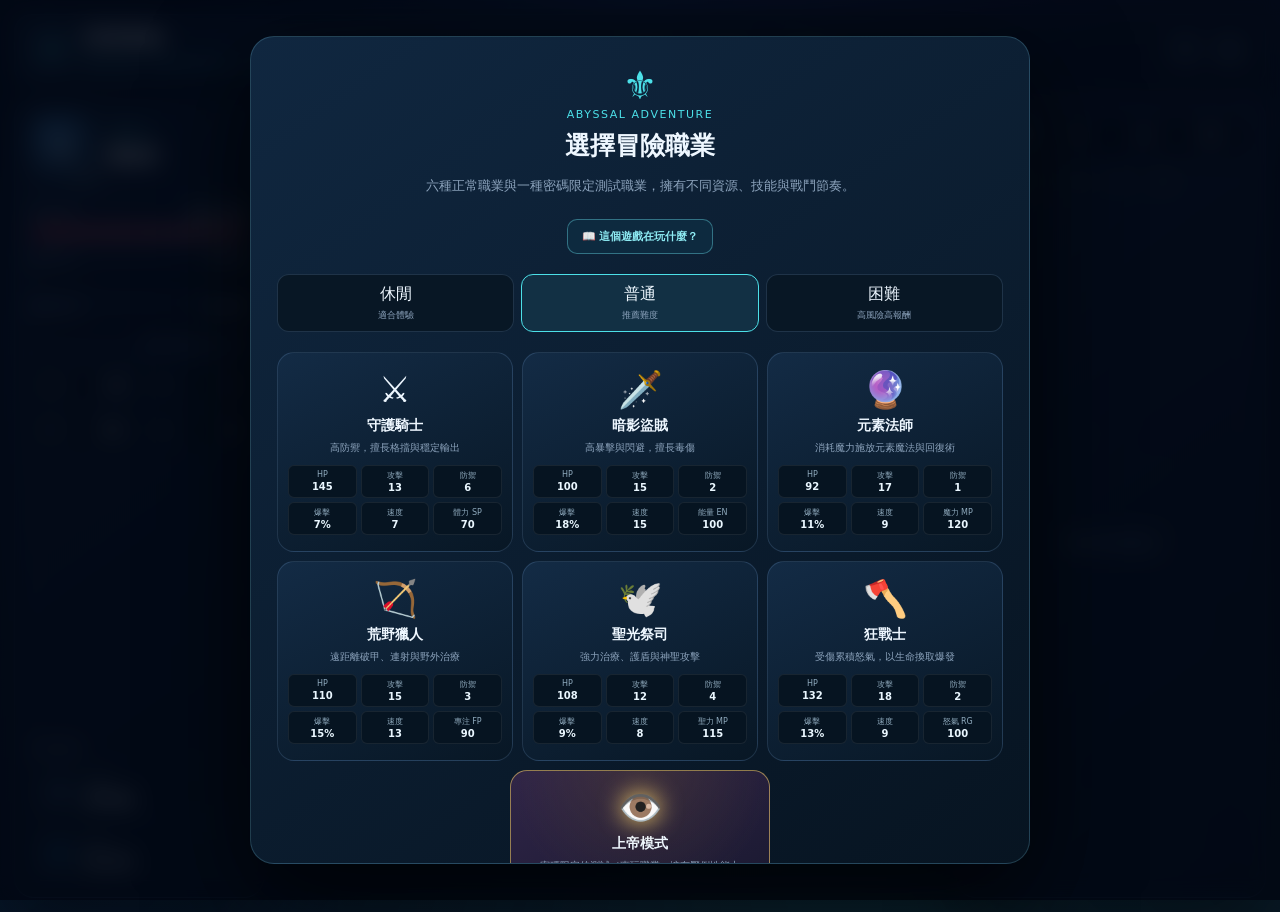
==== commit e86aca17: "Add files via upload" ====
--- a/index.html
+++ b/index.html
@@ -4,8 +4,11 @@
     <meta charset="utf-8">
     <meta name="viewport" content="width=device-width,initial-scale=1,viewport-fit=cover">
     <meta name="theme-color" content="#07111f">
+    <meta http-equiv="Cache-Control" content="no-cache, no-store, must-revalidate">
+    <meta http-equiv="Pragma" content="no-cache">
+    <meta http-equiv="Expires" content="0">
     <title>深境冒險｜職業戰鬥 RPG</title>
-    <link rel="stylesheet" href="style.css?v=2.6">
+    <link rel="stylesheet" href="./style-v2.7-mobile-safe.css?build=20260929-2338">
   </head>
   <body>
     <div class="aurora"></div>
@@ -15,7 +18,7 @@
           <span class="brand-mark">⚜</span>
           <div>
             <h1>深境冒險</h1>
-            <small>ABYSSAL ADVENTURE · v2.6</small>
+            <small>ABYSSAL ADVENTURE · v2.7</small>
           </div>
         </div>
         <div class="run-meta">
@@ -398,6 +401,6 @@
     </div>
     <div class="toast-stack" id="toastStack"></div>
     <div class="global-tooltip" id="globalTooltip" role="tooltip"></div>
-    <script src="game.js?v=2.6"></script>
+    <script src="./game-v2.7-mobile-safe.js?build=20260929-2338"></script>
   </body>
 </html>
--- a/style-v2.7-mobile-safe.css
+++ b/style-v2.7-mobile-safe.css
@@ -0,0 +1,2844 @@
+:root{
+  --bg:#050b15;
+  --panel:#0a1728e8;
+  --line:#97c5ff29;
+  --text:#eef7ff;
+  --muted:#8ca3bc;
+  --cyan:#4ce0e8;
+  --gold:#ffc861;
+  --danger:#ff536f;
+  --success:#54e6a2;
+  --shadow:0 24px 70px #0006
+}
+*{
+  box-sizing:border-box
+}
+html{
+  background:var(--bg);
+  font-family:Inter,
+  "Noto Sans TC",
+  "Microsoft JhengHei",
+  system-ui,
+  sans-serif;
+  color:var(--text)
+}
+body{
+  margin:0;
+  min-height:100vh;
+  overflow-x:hidden;
+  background:radial-gradient(circle at 50% 0,
+  #102748,
+  transparent 42%),
+  linear-gradient(145deg,
+  #040913,
+  #071425 55%,
+  #060b18)
+}
+button{
+  font:inherit;
+  color:inherit
+}
+.aurora{
+  position:fixed;
+  inset:-40%;
+  pointer-events:none;
+  background:conic-gradient(from 230deg,
+  transparent,
+  #166cc526,
+  transparent 28%,
+  #734dcc22,
+  transparent 58%,
+  #23a6a622,
+  transparent);
+  filter:blur(70px);
+  animation:drift 22s linear infinite
+}
+.game-shell{
+  position:relative;
+  z-index:1;
+  max-width:1580px;
+  min-height:100vh;
+  margin:auto;
+  padding:14px;
+  display:flex;
+  flex-direction:column;
+  gap:12px
+}
+.glass{
+  background:linear-gradient(145deg,
+  #0e1f36eb,
+  #07111fe0);
+  border:1px solid var(--line);
+  box-shadow:var(--shadow);
+  backdrop-filter:blur(18px)
+}
+.topbar{
+  min-height:72px;
+  border-radius:18px;
+  padding:10px 16px;
+  display:flex;
+  align-items:center;
+  justify-content:space-between;
+  gap:18px
+}
+.brand{
+  display:flex;
+  align-items:center;
+  gap:11px
+}
+.brand-mark{
+  display:grid;
+  place-items:center;
+  width:42px;
+  height:42px;
+  border:1px solid #65dff455;
+  border-radius:13px;
+  color:var(--cyan);
+  font-size:25px;
+  background:#49dce615
+}
+.brand h1{
+  font-size:18px;
+  line-height:1;
+  margin:0 0 5px;
+  letter-spacing:.12em
+}
+.brand small,
+.eyebrow{
+  font-size:11px;
+  color:var(--cyan);
+  letter-spacing:.14em;
+  margin:0
+}
+.run-meta{
+  display:flex;
+  gap:8px;
+  flex:1;
+  justify-content:center
+}
+.meta-chip{
+  padding:9px 13px;
+  border:1px solid var(--line);
+  border-radius:99px;
+  font-size:13px;
+  color:var(--muted);
+  background:#06111e88
+}
+.meta-chip b{
+  color:var(--text);
+  margin-left:5px
+}
+.header-actions{
+  display:flex;
+  gap:7px
+}
+.icon-btn{
+  width:38px;
+  height:38px;
+  border:1px solid var(--line);
+  border-radius:12px;
+  background:#0b1b2d;
+  cursor:pointer;
+  font-weight:800
+}
+.icon-btn:hover{
+  border-color:#5fdce888;
+  background:#15314c
+}
+.layout{
+  display:grid;
+  grid-template-columns:250px minmax(500px,
+  1fr) 310px;
+  gap:12px;
+  min-height:0;
+  flex:1
+}
+.hero-panel,
+.inventory-panel{
+  border-radius:20px;
+  padding:16px;
+  min-height:0
+}
+.hero-panel{
+  display:flex;
+  flex-direction:column;
+  gap:15px
+}
+.hero-card{
+  display:flex;
+  align-items:center;
+  gap:12px;
+  padding-bottom:12px;
+  border-bottom:1px solid var(--line)
+}
+.portrait-wrap{
+  position:relative
+}
+.portrait{
+  width:62px;
+  height:62px;
+  display:grid;
+  place-items:center;
+  border:1px solid #55dbe355;
+  border-radius:19px;
+  background:radial-gradient(circle at 35% 25%,
+  #306da2,
+  #0a1e36);
+  font-size:32px
+}
+.level-badge{
+  position:absolute;
+  right:-8px;
+  bottom:-7px;
+  background:#0e243b;
+  border:1px solid #5bd9e55c;
+  border-radius:8px;
+  padding:3px 5px;
+  font-size:10px
+}
+.hero-card h2{
+  margin:5px 0 0;
+  font-size:18px
+}
+.meter-block{
+  display:grid;
+  gap:6px
+}
+.meter-label,
+.enemy-hp-label{
+  display:flex;
+  justify-content:space-between;
+  align-items:center;
+  font-size:12px;
+  color:var(--muted)
+}
+.meter-label b{
+  font-size:11px;
+  color:var(--text)
+}
+.meter{
+  height:9px;
+  border-radius:99px;
+  background:#02070f;
+  overflow:hidden;
+  border:1px solid #ffffff0c
+}
+.meter i{
+  display:block;
+  height:100%;
+  width:50%;
+  border-radius:inherit;
+  transition:width .35s;
+  background:linear-gradient(90deg,
+  #ff3e62,
+  #ff7c8f);
+  box-shadow:0 0 14px #ff456c77
+}
+.meter.energy i{
+  background:linear-gradient(90deg,
+  #347bff,
+  #5deaff)
+}
+.meter.xp i{
+  background:linear-gradient(90deg,
+  #7657ff,
+  #d273ff)
+}
+.stats-grid{
+  display:grid;
+  grid-template-columns:1fr 1fr;
+  gap:7px
+}
+.stats-grid div{
+  padding:10px;
+  border:1px solid var(--line);
+  border-radius:12px;
+  background:#071421;
+  display:flex;
+  align-items:center;
+  justify-content:space-between
+}
+.stats-grid small,
+.equip-slot small{
+  color:var(--muted);
+  font-size:11px
+}
+.stats-grid b{
+  font-size:14px
+}
+.section-label{
+  font-size:11px;
+  letter-spacing:.12em;
+  color:var(--muted);
+  margin:0 0 8px
+}
+.equipment{
+  margin-top:auto
+}
+.equip-slot{
+  display:flex;
+  width:100%;
+  align-items:center;
+  gap:10px;
+  text-align:left;
+  border:1px solid var(--line);
+  border-radius:12px;
+  background:#071523;
+  padding:9px;
+  margin-top:7px;
+  cursor:pointer
+}
+.equip-slot>span{
+  width:35px;
+  height:35px;
+  display:grid;
+  place-items:center;
+  background:#10243a;
+  border-radius:10px
+}
+.equip-slot div{
+  display:grid;
+  gap:2px
+}
+.equip-slot b{
+  font-size:12px
+}
+.effects{
+  display:flex;
+  gap:6px;
+  flex-wrap:wrap;
+  min-height:25px
+}
+.effect-chip{
+  padding:5px 7px;
+  border-radius:7px;
+  background:#122b42;
+  border:1px solid var(--line);
+  font-size:10px
+}
+.battle-column{
+  min-width:0;
+  display:flex;
+  flex-direction:column;
+  gap:10px
+}
+.arena{
+  position:relative;
+  overflow:hidden;
+  min-height:390px;
+  border-radius:20px;
+  display:flex;
+  align-items:center;
+  justify-content:center;
+  background:radial-gradient(circle at 50% 70%,
+  #164e615c,
+  transparent 38%),
+  linear-gradient(180deg,
+  #0a1b34,
+  #071421 70%,
+  #0d262d);
+  transition:.45s
+}
+.arena:before{
+  content:"";
+  position:absolute;
+  inset:0;
+  opacity:.3;
+  background-image:linear-gradient(transparent 95%,
+  #9eefff13 96%),
+  linear-gradient(90deg,
+  transparent 95%,
+  #9eefff10 96%);
+  background-size:48px 48px;
+  transform:perspective(360px) rotateX(58deg) scale(1.8) translateY(30%);
+  transform-origin:bottom
+}
+.arena.low-hp{
+  background:radial-gradient(circle at 50% 70%,
+  #7a1b3055,
+  transparent 45%),
+  linear-gradient(180deg,
+  #271020,
+  #150a15 70%,
+  #2b1017);
+  animation:dangerPulse 1.6s infinite
+}
+.zone-line{
+  position:absolute;
+  left:18px;
+  right:18px;
+  top:15px;
+  display:flex;
+  justify-content:space-between;
+  font-size:11px;
+  color:var(--muted);
+  z-index:3
+}
+.zone-line span:first-child{
+  color:#dceeff;
+  letter-spacing:.1em
+}
+.ambient{
+  position:absolute;
+  inset:0
+}
+.ambient i{
+  position:absolute;
+  width:3px;
+  height:3px;
+  border-radius:50%;
+  background:#a7fbff;
+  box-shadow:0 0 10px #61f3ff;
+  animation:float 5s infinite
+}
+.ambient i:nth-child(1){
+  left:13%;
+  top:55%
+}
+.ambient i:nth-child(2){
+  left:27%;
+  top:31%;
+  animation-delay:-2s
+}
+.ambient i:nth-child(3){
+  right:18%;
+  top:44%;
+  animation-delay:-3s
+}
+.ambient i:nth-child(4){
+  right:32%;
+  top:22%;
+  animation-delay:-1s
+}
+.ambient i:nth-child(5){
+  left:48%;
+  top:16%;
+  animation-delay:-4s
+}
+.enemy-wrap{
+  position:relative;
+  z-index:2;
+  margin-top:-15px;
+  display:none
+}
+.enemy-wrap.active{
+  display:block;
+  animation:enemyEnter .5s
+}
+.enemy-sprite{
+  position:relative;
+  font-size:94px;
+  line-height:1;
+  filter:drop-shadow(0 15px 18px #0008);
+  animation:breathe 2.3s infinite;
+  z-index:2
+}
+.enemy-shadow{
+  position:absolute;
+  width:120px;
+  height:22px;
+  border-radius:50%;
+  background:#0009;
+  filter:blur(6px);
+  bottom:-10px;
+  left:50%;
+  transform:translateX(-50%)
+}
+.enemy-wrap.hit{
+  animation:enemyHit .25s
+}
+.enemy-wrap.attack{
+  animation:enemyAttack .35s
+}
+.enemy-card{
+  position:absolute;
+  left:18px;
+  bottom:15px;
+  width:245px;
+  padding:12px;
+  border:1px solid var(--line);
+  border-radius:15px;
+  background:#071523dd;
+  z-index:3
+}
+.enemy-title{
+  display:flex;
+  justify-content:space-between;
+  align-items:center;
+  margin-bottom:8px
+}
+.enemy-title small{
+  font-size:10px;
+  color:var(--gold)
+}
+.enemy-title h2{
+  font-size:16px;
+  margin:2px 0 0
+}
+.enemy-title>span{
+  font-size:11px;
+  color:var(--muted)
+}
+.enemy-hp{
+  height:8px
+}
+.enemy-hp-label{
+  margin-top:5px;
+  font-size:10px
+}
+.enemy-intent{
+  position:absolute;
+  right:18px;
+  top:50px;
+  display:flex;
+  gap:8px;
+  align-items:center;
+  padding:9px 11px;
+  border-radius:12px;
+  border:1px solid #ffce6a38;
+  background:#201a12d9;
+  z-index:4
+}
+.enemy-intent>span{
+  font-size:22px
+}
+.enemy-intent div{
+  display:grid
+}
+.enemy-intent small{
+  font-size:9px;
+  color:#b8a57e
+}
+.enemy-intent b{
+  font-size:11px;
+  color:#ffe2a4
+}
+.enemy-intent em{
+  margin-top:2px;
+  color:#d3bd8e;
+  font-size:8px;
+  font-style:normal
+}
+.scene-copy{
+  text-align:center;
+  max-width:430px;
+  padding:25px;
+  position:relative;
+  z-index:2
+}
+.scene-copy h2{
+  font-size:26px;
+  margin:9px 0
+}
+.scene-copy>p:last-child{
+  font-size:14px;
+  line-height:1.7;
+  color:var(--muted)
+}
+.float-layer{
+  position:absolute;
+  inset:0;
+  pointer-events:none;
+  z-index:8
+}
+.float-text{
+  position:absolute;
+  font-size:26px;
+  font-weight:900;
+  text-shadow:0 3px 12px #000;
+  animation:floatText 1s forwards
+}
+.damage{
+  color:#ff6780
+}
+.heal{
+  color:var(--success)
+}
+.block{
+  color:#70d8ff
+}
+.hidden{
+  display:none!important
+}
+.turn-strip{
+  border-radius:15px;
+  min-height:56px;
+  padding:9px 13px;
+  display:flex;
+  align-items:center;
+  gap:14px
+}
+.turn-strip>div:first-child{
+  display:grid
+}
+.turn-strip small{
+  font-size:9px;
+  color:var(--cyan);
+  letter-spacing:.12em
+}
+.turn-strip b{
+  font-size:13px;
+  margin-top:2px
+}
+.energy-pips{
+  display:flex;
+  gap:5px;
+  margin-left:auto
+}
+.energy-pips i{
+  width:13px;
+  height:13px;
+  border-radius:50%;
+  border:1px solid #63eaf188;
+  background:#142334
+}
+.energy-pips i.full{
+  background:var(--cyan);
+  box-shadow:0 0 12px #4ee8ef
+}
+.end-turn{
+  border:1px solid #ffb85b44;
+  background:#2c1d13;
+  color:#ffd393;
+  border-radius:10px;
+  padding:8px 11px;
+  font-weight:700;
+  font-size:12px;
+  cursor:pointer
+}
+.card-hand{
+  display:grid;
+  grid-template-columns:repeat(4,
+  minmax(0,
+  1fr));
+  gap:8px;
+  min-height:145px
+}
+.battle-card{
+  position:relative;
+  padding:11px 10px;
+  border:1px solid #6f94bd3b;
+  border-radius:15px;
+  background:linear-gradient(155deg,
+  #132b45,
+  #081727);
+  text-align:left;
+  cursor:pointer;
+  transition:.18s;
+  overflow:hidden
+}
+.battle-card:hover:not(:disabled){
+  transform:translateY(-7px);
+  border-color:var(--glow,
+  #5edce6)
+}
+.battle-card:disabled{
+  filter:grayscale(.7);
+  opacity:.42
+}
+.card-top{
+  display:flex;
+  justify-content:space-between
+}
+.card-icon{
+  font-size:24px
+}
+.card-cost{
+  width:25px;
+  height:25px;
+  display:grid;
+  place-items:center;
+  border-radius:50%;
+  background:#17447a;
+  border:1px solid #67c5ff;
+  font-size:12px;
+  font-weight:900
+}
+.battle-card b{
+  display:block;
+  font-size:13px;
+  margin:9px 0 5px
+}
+.battle-card p{
+  font-size:11px;
+  color:var(--muted);
+  line-height:1.4;
+  margin:0
+}
+.card-type{
+  display:block;
+  font-size:8px;
+  color:var(--cyan);
+  margin-top:8px
+}
+.explore-actions{
+  display:grid;
+  grid-template-columns:repeat(3,
+  1fr);
+  gap:8px
+}
+.route-card{
+  min-height:118px;
+  display:flex;
+  gap:10px;
+  align-items:center;
+  text-align:left;
+  border:1px solid var(--line);
+  border-radius:16px;
+  background:linear-gradient(145deg,
+  #10263d,
+  #081522);
+  padding:13px;
+  cursor:pointer;
+  transition:.2s
+}
+.route-card:hover:not(:disabled){
+  transform:translateY(-3px);
+  border-color:#69dfea88
+}
+.route-card:disabled{
+  opacity:.32
+}
+.route-card>span{
+  font-size:31px
+}
+.route-card div{
+  display:grid;
+  gap:3px
+}
+.route-card small{
+  font-size:9px;
+  color:var(--cyan)
+}
+.route-card b{
+  font-size:13px
+}
+.route-card p{
+  font-size:10px;
+  color:var(--muted);
+  margin:0
+}
+.risk-route{
+  background:linear-gradient(145deg,
+  #241b46,
+  #0d1429)
+}
+.rest-route{
+  background:linear-gradient(145deg,
+  #12352f,
+  #091c20)
+}
+.inventory-panel{
+  display:flex;
+  flex-direction:column;
+  overflow:hidden
+}
+.tabs{
+  display:grid;
+  grid-template-columns:1fr 1fr;
+  padding:4px;
+  background:#06101c;
+  border:1px solid var(--line);
+  border-radius:12px
+}
+.tab{
+  border:0;
+  border-radius:9px;
+  background:transparent;
+  padding:9px;
+  color:var(--muted);
+  cursor:pointer;
+  font-weight:700;
+  font-size:12px
+}
+.tab.active{
+  background:#17314a;
+  color:#fff
+}
+.tab span{
+  font-size:9px;
+  padding:2px 5px;
+  background:#07111f;
+  border-radius:9px
+}
+.tab-page{
+  display:none;
+  min-height:0;
+  flex:1
+}
+.tab-page.active{
+  display:flex;
+  flex-direction:column
+}
+.filters{
+  display:flex;
+  flex:0 0 auto;
+  align-items:center;
+  gap:5px;
+  padding:11px 0 9px;
+  min-height:42px;
+  overflow-x:auto;
+  overflow-y:hidden
+}
+.filter{
+  white-space:nowrap;
+  border:1px solid var(--line);
+  border-radius:8px;
+  background:#081623;
+  padding:6px 8px;
+  font-size:10px;
+  color:var(--muted);
+  cursor:pointer
+}
+.filter.active{
+  color:#08202a;
+  background:var(--cyan);
+  font-weight:800
+}
+.inventory-list{
+  flex:1 1 auto;
+  min-height:0;
+  overflow-y:auto;
+  display:flex;
+  flex-direction:column;
+  gap:7px;
+  padding-right:3px
+}
+.inventory-empty{
+  margin:auto;
+  text-align:center;
+  color:var(--muted);
+  font-size:12px
+}
+.item-row{
+  display:grid;
+  grid-template-columns:42px 1fr auto;
+  align-items:center;
+  gap:9px;
+  width:100%;
+  text-align:left;
+  border:1px solid var(--line);
+  border-radius:13px;
+  background:#081725;
+  padding:8px;
+  cursor:pointer
+}
+.item-row:hover{
+  background:#10253a
+}
+.item-icon{
+  height:42px;
+  display:grid;
+  place-items:center;
+  border-radius:11px;
+  background:#112940;
+  font-size:22px
+}
+.item-copy{
+  min-width:0;
+  display:grid;
+  gap:3px
+}
+.item-copy b{
+  font-size:12px;
+  overflow:hidden;
+  text-overflow:ellipsis;
+  white-space:nowrap
+}
+.item-copy small{
+  font-size:9px;
+  color:var(--muted)
+}
+.item-count{
+  font-size:11px;
+  background:#10253a;
+  padding:3px 6px;
+  border-radius:8px
+}
+.item-row.rarity-common,
+.shop-row.rarity-common,
+.upgrade-row.rarity-common,
+.equip-slot.rarity-common{
+  border-color:#8295a966;
+  background:linear-gradient(100deg, #132332, #0a1825)
+}
+.item-row.rarity-rare,
+.shop-row.rarity-rare,
+.upgrade-row.rarity-rare,
+.equip-slot.rarity-rare{
+  border-color:#42aaff88;
+  background:linear-gradient(100deg, #0d2b47, #091926)
+}
+.item-row.rarity-epic,
+.shop-row.rarity-epic,
+.upgrade-row.rarity-epic,
+.equip-slot.rarity-epic{
+  border-color:#a66cff99;
+  background:linear-gradient(100deg, #2a1745, #101426)
+}
+.item-row.rarity-legendary,
+.shop-row.rarity-legendary,
+.upgrade-row.rarity-legendary,
+.equip-slot.rarity-legendary{
+  border-color:#ffc44faa;
+  background:linear-gradient(100deg, #422b0d, #171722);
+  box-shadow:inset 0 0 18px #ffc44f13, 0 0 10px #ffc44f12
+}
+.item-row.rarity-prismatic,
+.shop-row.rarity-prismatic,
+.upgrade-row.rarity-prismatic,
+.equip-slot.rarity-prismatic{
+  border-color:#7ef7e5cc;
+  background:linear-gradient(110deg, #40245b, #123d58, #174c3c, #594116, #40245b);
+  background-size:260% 260%;
+  box-shadow:inset 0 0 24px #8bf8e323, 0 0 14px #c06cff30;
+  animation:prismaticShift 7s linear infinite
+}
+.equip-slot.rarity-common>span{
+  background:#26394a
+}
+.equip-slot.rarity-rare>span{
+  background:#123b61;
+  box-shadow:0 0 12px #47a7ff25
+}
+.equip-slot.rarity-epic>span{
+  background:#39205d;
+  box-shadow:0 0 13px #a56cff38
+}
+.equip-slot.rarity-legendary>span{
+  background:#533811;
+  box-shadow:0 0 15px #ffc44f4a
+}
+.equip-slot.rarity-prismatic>span{
+  background:linear-gradient(135deg, #7a3f9c, #247f94, #3c8c62, #9b7130);
+  box-shadow:0 0 17px #7ef7e577
+}
+.equip-slot.rarity-rare small{
+  color:#61bdff
+}
+.equip-slot.rarity-epic small{
+  color:#bd8cff
+}
+.equip-slot.rarity-legendary small{
+  color:#ffd169
+}
+.equip-slot.rarity-prismatic small{
+  color:#a7fff0;
+  text-shadow:0 0 8px #7ef7e588
+}
+.rarity-tag{
+  display:inline-block;
+  margin-left:4px;
+  border:1px solid currentColor;
+  border-radius:999px;
+  padding:1px 5px;
+  font-size:8px;
+  font-style:normal;
+  vertical-align:1px
+}
+.rarity-tag.common{
+  color:#aebdca
+}
+.rarity-tag.rare{
+  color:#61bdff
+}
+.rarity-tag.epic{
+  color:#bd8cff
+}
+.rarity-tag.legendary{
+  color:#ffd169;
+  text-shadow:0 0 8px #ffb52e99
+}
+.rarity-tag.prismatic{
+  color:#b8fff3;
+  border-color:#8effe9;
+  background:linear-gradient(90deg, #a96cff38, #40d8ff32, #68eea936, #ffce5f34);
+  text-shadow:0 0 9px #7ef7e5cc
+}
+@keyframes prismaticShift{
+  to{
+    background-position:260% 50%
+  }
+}
+.combat-log{
+  overflow-y:auto;
+  padding:11px 2px;
+  gap:7px
+}
+.log-row{
+  font-size:11px;
+  line-height:1.5;
+  color:#9fb2c7;
+  padding:7px 8px;
+  border-left:2px solid #25415e;
+  background:#071522
+}
+.log-row.important{
+  color:#eaf8ff;
+  border-color:var(--cyan)
+}
+.modal{
+  position:fixed;
+  inset:0;
+  background:#020712c9;
+  backdrop-filter:blur(12px);
+  z-index:50;
+  display:none;
+  align-items:center;
+  justify-content:center;
+  padding:18px
+}
+.modal.open{
+  display:flex
+}
+.modal-card{
+  position:relative;
+  width:min(500px,
+  100%);
+  max-height:92vh;
+  overflow-y:auto;
+  border:1px solid #7bcbe538;
+  border-radius:24px;
+  background:linear-gradient(145deg,
+  #102740,
+  #071421);
+  box-shadow:0 35px 100px #000b;
+  padding:26px;
+  text-align:center
+}
+.start-card{
+  width:min(780px,
+  100%)
+}
+.modal-brand{
+  font-size:39px;
+  color:var(--cyan)
+}
+.modal-card h2{
+  margin:8px 0 7px;
+  font-size:25px
+}
+.muted{
+  color:var(--muted);
+  font-size:13px;
+  line-height:1.65
+}
+.difficulty{
+  display:grid;
+  grid-template-columns:repeat(3,
+  1fr);
+  gap:7px;
+  margin:20px 0
+}
+.difficulty button{
+  border:1px solid var(--line);
+  border-radius:12px;
+  background:#081725;
+  padding:9px;
+  display:grid;
+  gap:4px;
+  cursor:pointer
+}
+.difficulty button.active{
+  border-color:var(--cyan);
+  background:#123044
+}
+.difficulty small{
+  font-size:9px;
+  color:var(--muted)
+}
+.class-grid{
+  display:grid;
+  grid-template-columns:repeat(3,
+  1fr);
+  gap:9px
+}
+.class-card{
+  border:1px solid var(--line);
+  border-radius:17px;
+  background:linear-gradient(155deg,
+  #132b45,
+  #081725);
+  padding:16px 10px;
+  display:grid;
+  gap:6px;
+  cursor:pointer
+}
+.class-card:hover{
+  border-color:var(--cyan);
+  transform:translateY(-3px)
+}
+.class-card>span{
+  font-size:36px
+}
+.class-card b{
+  font-size:14px
+}
+.class-card small{
+  font-size:10px;
+  color:var(--muted)
+}
+.class-card em{
+  font-style:normal;
+  font-size:9px;
+  color:var(--cyan)
+}
+.continue-btn,
+.primary{
+  margin-top:12px;
+  border:0;
+  border-radius:12px;
+  background:linear-gradient(90deg,
+  #35cbd8,
+  #477eff);
+  padding:12px 18px;
+  color:#fff;
+  font-weight:800;
+  cursor:pointer
+}
+.wide{
+  width:100%
+}
+.modal-close{
+  position:absolute;
+  right:14px;
+  top:12px;
+  border:0;
+  background:transparent;
+  font-size:25px;
+  color:var(--muted);
+  cursor:pointer
+}
+.detail-icon,
+.event-icon{
+  font-size:55px
+}
+.rarity{
+  font-size:10px;
+  color:var(--cyan);
+  letter-spacing:.13em;
+  margin:10px 0 0
+}
+.detail-stats{
+  display:grid;
+  grid-template-columns:1fr 1fr;
+  gap:7px;
+  margin:18px 0
+}
+.detail-stats div{
+  padding:10px;
+  border:1px solid var(--line);
+  border-radius:10px;
+  background:#071522;
+  font-size:11px
+}
+.modal-actions,
+.event-options{
+  display:flex;
+  gap:8px
+}
+.modal-actions button,
+.event-options button{
+  flex:1;
+  border:1px solid var(--line);
+  border-radius:11px;
+  background:#122a41;
+  padding:11px;
+  cursor:pointer;
+  font-weight:700;
+  font-size:12px
+}
+.event-options{
+  flex-direction:column;
+  margin-top:18px
+}
+.event-options button small{
+  display:block;
+  color:var(--muted);
+  font-size:9px;
+  margin-top:4px
+}
+.help-card{
+  text-align:left
+}
+.help-card li{
+  font-size:12px;
+  color:#b3c6d9;
+  line-height:1.7;
+  margin:7px 0
+}
+.toast-stack{
+  position:fixed;
+  right:18px;
+  top:90px;
+  z-index:70;
+  display:grid;
+  gap:8px
+}
+.toast{
+  width:min(310px,
+  calc(100vw - 36px));
+  border:1px solid #76dce755;
+  border-radius:12px;
+  background:#0b2034ed;
+  padding:11px 13px;
+  font-size:12px;
+  animation:toastIn .3s
+}
+@keyframes drift{
+  to{
+    transform:rotate(360deg)
+  }
+}
+@keyframes float{
+  50%{
+    transform:translateY(-24px);
+    opacity:.25
+  }
+}
+@keyframes breathe{
+  50%{
+    transform:translateY(-7px) scale(1.025)
+  }
+}
+@keyframes enemyEnter{
+  from{
+    transform:scale(.6);
+    opacity:0
+  }
+}
+@keyframes enemyHit{
+  50%{
+    transform:translateX(16px);
+    filter:brightness(2)
+  }
+}
+@keyframes enemyAttack{
+  50%{
+    transform:translateY(35px) scale(1.12)
+  }
+}
+@keyframes floatText{
+  0%{
+    transform:translate(-50%,
+    0);
+    opacity:0
+  }
+  100%{
+    transform:translate(-50%,
+    -80px);
+    opacity:0
+  }
+}
+@keyframes dangerPulse{
+  50%{
+    box-shadow:inset 0 0 70px #ff244022
+  }
+}
+@keyframes toastIn{
+  from{
+    transform:translateX(35px);
+    opacity:0
+  }
+}
+@media(max-width:1100px){
+  .layout{
+    grid-template-columns:220px minmax(430px,
+    1fr)
+  }
+  .inventory-panel{
+    grid-column:1/-1;
+    max-height:310px
+  }
+  .inventory-list{
+    display:grid;
+    grid-template-columns:repeat(3,
+    1fr)
+  }
+}
+@media(max-width:740px){
+  .game-shell{
+    padding:7px
+  }
+  .topbar{
+    min-height:58px;
+    padding:8px 10px;
+    position:sticky;
+    top:5px;
+    z-index:20
+  }
+  .brand-mark{
+    width:35px;
+    height:35px
+  }
+  .brand h1{
+    font-size:14px
+  }
+  .brand small{
+    display:none
+  }
+  .run-meta{
+    justify-content:flex-end;
+    gap:4px
+  }
+  .meta-chip{
+    padding:7px;
+    font-size:10px
+  }
+  .meta-chip:nth-child(3){
+    display:none
+  }
+  .header-actions .icon-btn:first-child{
+    display:none
+  }
+  .icon-btn{
+    width:33px;
+    height:33px
+  }
+  .layout{
+    display:flex;
+    flex-direction:column
+  }
+  .hero-panel{
+    order:2;
+    padding:11px
+  }
+  .hero-card{
+    padding:0;
+    border:0
+  }
+  .portrait{
+    width:45px;
+    height:45px;
+    font-size:24px
+  }
+  .hero-panel .meter-block:nth-of-type(3),
+  .hero-panel .meter-block:nth-of-type(4),
+  .equipment{
+    display:none
+  }
+  .stats-grid{
+    grid-template-columns:repeat(4,
+    1fr)
+  }
+  .stats-grid div{
+    display:grid;
+    text-align:center;
+    padding:7px
+  }
+  .battle-column{
+    order:1
+  }
+  .arena{
+    min-height:330px
+  }
+  .enemy-sprite{
+    font-size:78px
+  }
+  .enemy-card{
+    left:10px;
+    bottom:10px;
+    width:210px
+  }
+  .enemy-intent{
+    right:10px;
+    top:43px
+  }
+  .card-hand{
+    grid-template-columns:repeat(2,
+    1fr)
+  }
+  .explore-actions{
+    grid-template-columns:1fr
+  }
+  .route-card{
+    min-height:78px
+  }
+  .inventory-panel{
+    order:3;
+    max-height:390px;
+    padding:11px
+  }
+  .inventory-list{
+    display:flex
+  }
+  .turn-strip{
+    position:sticky;
+    bottom:5px;
+    z-index:18
+  }
+  .class-grid{
+    grid-template-columns:1fr
+  }
+  .class-card{
+    grid-template-columns:40px 1fr;
+    text-align:left;
+    align-items:center;
+    padding:10px
+  }
+  .class-card>span{
+    grid-row:1/4;
+    font-size:30px
+  }
+  .modal-actions{
+    flex-direction:column
+  }
+}
+@media(max-width:390px){
+  .meta-chip:nth-child(2){
+    display:none
+  }
+  .stats-grid div:nth-child(n+3){
+    display:none
+  }
+  .stats-grid{
+    grid-template-columns:1fr 1fr
+  }
+  .enemy-card{
+    width:185px
+  }
+  .route-card p{
+    display:none
+  }
+}
+@media(prefers-reduced-motion:reduce){
+  *{
+    animation-duration:.01ms!important;
+    transition-duration:.01ms!important
+  }
+}
+/* 深境冒險：固定技能指令、商店與強化介面 */
+.xp-away{
+  font-size:10px;
+  color:var(--muted);
+  text-align:right
+}
+.tabs{
+  grid-template-columns:repeat(4,
+  1fr)
+}
+.tab{
+  padding:9px 4px;
+  font-size:10px
+}
+.panel-heading{
+  display:grid;
+  flex:0 0 auto;
+  gap:3px;
+  padding:13px 2px 10px
+}
+.panel-heading b{
+  font-size:13px
+}
+.panel-heading small{
+  font-size:9px;
+  color:var(--muted)
+}
+.class-grid.six{
+  grid-template-columns:repeat(3,
+  1fr)
+}
+.skill-bar{
+  display:grid;
+  grid-template-columns:repeat(4,
+  minmax(0,
+  1fr));
+  gap:8px
+}
+.class-skills{
+  display:contents
+}
+.skill-command{
+  position:relative;
+  min-height:132px;
+  padding:11px;
+  border:1px solid var(--line);
+  border-radius:15px;
+  background:linear-gradient(155deg,
+  #132b45,
+  #081727);
+  text-align:left;
+  cursor:pointer;
+  transition:.18s
+}
+.skill-command:hover:not(:disabled){
+  transform:translateY(-5px);
+  border-color:var(--cyan)
+}
+.skill-command:disabled{
+  filter:grayscale(.8);
+  opacity:.4;
+  cursor:not-allowed
+}
+.skill-command>span{
+  font-size:26px
+}
+.skill-command div{
+  display:grid;
+  gap:4px;
+  margin-top:8px
+}
+.skill-command small{
+  font-size:9px;
+  color:var(--cyan)
+}
+.skill-command b{
+  font-size:13px
+}
+.skill-command p{
+  font-size:10px;
+  line-height:1.45;
+  color:var(--muted);
+  margin:0
+}
+.skill-command.basic{
+  border-color:#5edce64d
+}
+.shop-row,
+.upgrade-row{
+  display:grid;
+  grid-template-columns:42px 1fr auto;
+  gap:9px;
+  align-items:center;
+  border:1px solid var(--line);
+  border-radius:13px;
+  background:#081725;
+  padding:9px
+}
+.shop-row>span,
+.upgrade-row>span{
+  font-size:24px;
+  text-align:center
+}
+.shop-copy{
+  min-width:0;
+  display:grid;
+  gap:3px
+}
+.shop-copy b{
+  font-size:11px
+}
+.shop-copy small{
+  font-size:9px;
+  color:var(--muted);
+  line-height:1.35
+}
+.shop-row button,
+.upgrade-row button{
+  border:1px solid #4ddfea55;
+  background:#12344a;
+  border-radius:9px;
+  padding:7px;
+  font-size:10px;
+  cursor:pointer
+}
+.shop-row button:disabled,
+.upgrade-row button:disabled{
+  opacity:.35
+}
+.enhance-level{
+  color:var(--gold)!important
+}
+.resource-flash{
+  animation:resourceFlash .5s
+}
+@keyframes resourceFlash{
+  50%{
+    filter:brightness(1.8)
+  }
+}
+@media(max-width:740px){
+  .class-grid.six{
+    grid-template-columns:1fr 1fr
+  }
+  .skill-bar{
+    grid-template-columns:1fr 1fr
+  }
+  .skill-command{
+    min-height:112px
+  }
+  .tabs{
+    position:sticky;
+    top:0;
+    z-index:2
+  }
+  .hero-panel .meter-block:nth-of-type(3),
+  .hero-panel .meter-block:nth-of-type(4){
+    display:grid
+  }
+  .xp-away{
+    display:block
+  }
+}
+@media(max-width:390px){
+  .class-grid.six{
+    grid-template-columns:1fr
+  }
+  .skill-command p{
+    display:none
+  }
+  .skill-command{
+    min-height:88px
+  }
+}
+/* 菁英與首領戰鬥氣氛 */
+.arena.elite-battle{
+  background:radial-gradient(circle at 50% 62%,
+  #7d38b86b 0,
+  transparent 39%),
+  linear-gradient(180deg,
+  #24123e,
+  #100b26 66%,
+  #25113b);
+  box-shadow:inset 0 0 70px #ae5cff25,
+  var(--shadow)
+}
+.arena.elite-battle .enemy-sprite{
+  filter:drop-shadow(0 0 22px #b85dff) drop-shadow(0 18px 20px #000a)
+}
+.arena.elite-battle .ambient i{
+  background:#dca4ff;
+  box-shadow:0 0 13px #b85dff
+}
+.arena.boss-battle{
+  background:radial-gradient(circle at 50% 60%,
+  #b85c245e 0,
+  transparent 42%),
+  linear-gradient(180deg,
+  #35170f,
+  #170b0b 68%,
+  #3c1b0e);
+  box-shadow:inset 0 0 85px #ff8b3230,
+  var(--shadow)
+}
+.arena.boss-battle .enemy-sprite{
+  font-size:108px;
+  filter:drop-shadow(0 0 25px #ff9b3f) drop-shadow(0 20px 24px #000c)
+}
+.arena.world-boss-battle{
+  background:radial-gradient(circle at 50% 48%,
+  #ffcf4b57 0,
+  #b3213a45 23%,
+  transparent 48%),
+  linear-gradient(155deg,
+  #3b0713,
+  #160613 46%,
+  #391600);
+  box-shadow:inset 0 0 110px #ff244a55,
+  0 0 45px #ff7b2838;
+  animation:worldBossPulse 2.3s ease-in-out infinite
+}
+.arena.world-boss-battle:after{
+  content:"";
+  position:absolute;
+  inset:-35%;
+  background:conic-gradient(transparent,
+  #ffcf4629,
+  transparent 28%,
+  #ff315229,
+  transparent 56%,
+  #ffcf4629,
+  transparent);
+  animation:worldBossStorm 13s linear infinite;
+  pointer-events:none
+}
+.arena.world-boss-battle .enemy-wrap{
+  z-index:3
+}
+.arena.world-boss-battle .enemy-sprite{
+  font-size:124px;
+  filter:drop-shadow(0 0 18px #fff0a3) drop-shadow(0 0 38px #ff3a47) drop-shadow(0 24px 30px #000)
+}
+.arena.world-boss-battle .enemy-card{
+  border-color:#ffcf5f8c;
+  background:#260a12e8;
+  box-shadow:0 0 25px #ff3b3b38
+}
+.arena.world-boss-battle .enemy-title small{
+  color:#ffe074;
+  font-weight:900
+}
+.arena.world-boss-battle .ambient i{
+  background:#ffd36d;
+  box-shadow:0 0 16px #ff4b31
+}
+.effect-line{
+  display:block;
+  color:#72ecbd;
+  font-size:10px;
+  font-weight:800;
+  line-height:1.45
+}
+.cost-line{
+  color:#f2d28a
+}
+.upgrade-preview{
+  display:grid;
+  grid-template-columns:1fr auto 1fr;
+  align-items:center;
+  gap:5px;
+  padding:6px 7px;
+  border:1px solid var(--line);
+  border-radius:8px;
+  background:#06121e
+}
+.upgrade-preview em{
+  font-size:9px;
+  line-height:1.35;
+  color:#a9bdd0;
+  font-style:normal
+}
+.upgrade-preview em:last-child{
+  color:#71ebba;
+  font-weight:800
+}
+.upgrade-preview strong{
+  color:var(--gold)
+}
+.rate-line{
+  color:#ffd36c;
+  font-weight:800
+}
+@keyframes worldBossPulse{
+  50%{
+    box-shadow:inset 0 0 145px #ff244a75,
+    0 0 60px #ff7b2855
+  }
+}
+@keyframes worldBossStorm{
+  to{
+    transform:rotate(360deg)
+  }
+}
+@media(max-width:740px){
+  .arena.boss-battle .enemy-sprite{
+    font-size:92px
+  }
+  .arena.world-boss-battle .enemy-sprite{
+    font-size:104px
+  }
+  .upgrade-preview{
+    grid-template-columns:1fr
+  }
+  .upgrade-preview strong{
+    transform:rotate(90deg)
+  }
+}
+/* 開場說明、職業完整能力與怪物情報 */
+.intro-open{
+  margin:10px auto 0;
+  border:1px solid #69deea66;
+  border-radius:10px;
+  background:#0d2a3f;
+  color:#8eecf4;
+  padding:9px 14px;
+  font-size:11px;
+  font-weight:800;
+  cursor:pointer
+}
+.intro-open:hover{
+  background:#16405a
+}
+.intro-card{
+  width:min(680px,
+  100%)
+}
+.intro-grid{
+  display:grid;
+  grid-template-columns:repeat(2,
+  1fr);
+  gap:9px;
+  margin:20px 0;
+  text-align:left
+}
+.intro-grid>div{
+  display:grid;
+  grid-template-columns:35px 1fr;
+  gap:3px 8px;
+  padding:12px;
+  border:1px solid var(--line);
+  border-radius:13px;
+  background:#071725
+}
+.intro-grid span{
+  grid-row:1/3;
+  font-size:25px
+}
+.intro-grid b{
+  font-size:12px
+}
+.intro-grid small{
+  font-size:10px;
+  line-height:1.5;
+  color:var(--muted)
+}
+.class-stats{
+  display:grid;
+  grid-template-columns:repeat(3,
+  1fr);
+  gap:4px;
+  margin-top:4px
+}
+.class-stats i{
+  display:grid;
+  gap:1px;
+  padding:4px 2px;
+  border:1px solid #ffffff12;
+  border-radius:6px;
+  background:#061421;
+  color:#8faabd;
+  font-size:8px;
+  font-style:normal
+}
+.class-stats strong{
+  color:#eaf7ff;
+  font-size:10px
+}
+.class-card:hover .class-stats i{
+  border-color:#5adbe82e
+}
+.enemy-note{
+  display:grid;
+  gap:4px;
+  margin-top:8px;
+  padding-top:7px;
+  border-top:1px solid var(--line);
+  font-size:8px;
+  line-height:1.45;
+  color:#a9bdd0
+}
+.enemy-note span{
+  display:block
+}
+.enemy-note .warning{
+  color:#ffd36c;
+  font-weight:800
+}
+.enemy-note .danger{
+  color:#ff7185;
+  font-weight:900;
+  animation:dangerText 1.1s ease-in-out infinite
+}
+@keyframes dangerText{
+  50%{
+    filter:brightness(1.65)
+  }
+}
+@media(max-width:740px){
+  .intro-grid{
+    grid-template-columns:1fr
+  }
+  .class-card>span{
+    grid-row:1/4
+  }
+  .class-stats{
+    grid-column:1/-1;
+    width:100%;
+    grid-template-columns:repeat(6,
+    1fr)
+  }
+  .enemy-note{
+    font-size:7.5px
+  }
+  .enemy-card{
+    width:min(245px,
+    calc(100% - 20px))
+  }
+}
+@media(max-width:430px){
+  .class-stats{
+    grid-template-columns:repeat(3,
+    1fr)
+  }
+  .intro-card{
+    padding:20px
+  }
+  .intro-grid{
+    margin:14px 0
+  }
+}
+/* 狀態顯示與說明提示 */
+.player-status{
+  min-height:0;
+  margin:-4px 0 1px;
+  padding:8px;
+  border:1px solid #ffffff12;
+  border-radius:11px;
+  background:#06131f
+}
+.player-status:empty{
+  display:none
+}
+.effect-chip,
+.status-tip{
+  position:relative;
+  cursor:help;
+  outline:none
+}
+.status-tip:after{
+  content:attr(data-tooltip);
+  position:absolute;
+  left:50%;
+  bottom:calc(100% + 9px);
+  width:220px;
+  padding:9px 10px;
+  border:1px solid #74dce76b;
+  border-radius:9px;
+  background:#061421f5;
+  box-shadow:0 12px 30px #000b;
+  color:#dceaf4;
+  font-size:10px;
+  font-weight:500;
+  line-height:1.55;
+  text-align:left;
+  white-space:normal;
+  pointer-events:none;
+  opacity:0;
+  visibility:hidden;
+  transform:translate(-50%,
+  5px);
+  transition:.16s;
+  z-index:80
+}
+.status-tip:before{
+  content:"";
+  position:absolute;
+  left:50%;
+  bottom:calc(100% + 3px);
+  border:6px solid transparent;
+  border-top-color:#74dce76b;
+  opacity:0;
+  visibility:hidden;
+  transform:translateX(-50%);
+  z-index:81
+}
+.status-tip:hover:after,
+.status-tip:hover:before,
+.status-tip:focus:after,
+.status-tip:focus:before{
+  opacity:1;
+  visibility:visible;
+  transform:translate(-50%,
+  0)
+}
+.status-tip:hover:before,
+.status-tip:focus:before{
+  transform:translateX(-50%)
+}
+.enemy-intent{
+  cursor:help;
+  outline:none
+}
+.enemy-intent:after{
+  content:attr(data-tooltip);
+  position:absolute;
+  right:0;
+  top:calc(100% + 8px);
+  width:230px;
+  padding:9px 10px;
+  border:1px solid #ffce6a66;
+  border-radius:9px;
+  background:#17120cf5;
+  box-shadow:0 12px 30px #000b;
+  color:#f8e8c5;
+  font-size:10px;
+  font-weight:500;
+  line-height:1.55;
+  pointer-events:none;
+  opacity:0;
+  visibility:hidden;
+  transform:translateY(-4px);
+  transition:.16s
+}
+.enemy-intent:hover:after,
+.enemy-intent:focus:after{
+  opacity:1;
+  visibility:visible;
+  transform:translateY(0)
+}
+#enemyEffects{
+  display:flex;
+  gap:4px
+}
+#enemyEffects .status-tip{
+  padding:2px 5px;
+  border:1px solid #ff789044;
+  border-radius:5px;
+  background:#351421;
+  color:#ffb0bd
+}
+#enemyEffects .status-tip:after{
+  left:auto;
+  right:0;
+  transform:translateY(5px)
+}
+#enemyEffects .status-tip:hover:after,
+#enemyEffects .status-tip:focus:after{
+  transform:translateY(0)
+}
+#enemyEffects .status-tip:before{
+  display:none
+}
+/* 商店藥水分類 */
+.shop-section-title{
+  display:grid;
+  gap:2px;
+  margin:10px 2px 2px;
+  padding:9px 10px;
+  border-bottom:1px solid var(--line);
+  color:var(--cyan)
+}
+.shop-section-title:first-child{
+  margin-top:0
+}
+.shop-section-title b{
+  font-size:12px
+}
+.shop-section-title small{
+  font-size:9px;
+  color:var(--muted)
+}
+.drop-tag,
+.shop-tag{
+  display:inline-block;
+  margin-left:3px;
+  padding:2px 4px;
+  border-radius:4px;
+  font-size:7px;
+  font-style:normal;
+  vertical-align:1px
+}
+.drop-tag{
+  background:#123c32;
+  color:#78e5b6
+}
+.shop-tag{
+  background:#3a243c;
+  color:#e5a7ef
+}
+.potion-shop{
+  border-color:#66d9e526
+}
+.potion-shop .effect-line{
+  font-weight:500;
+  color:#a9dce3
+}
+@media(max-width:740px){
+  .status-tip:after{
+    position:fixed;
+    left:14px;
+    right:14px;
+    bottom:84px;
+    width:auto;
+    transform:translateY(8px)
+  }
+  .status-tip:hover:after,
+  .status-tip:focus:after{
+    transform:translateY(0)
+  }
+  .status-tip:before{
+    display:none
+  }
+  .enemy-intent:after{
+    position:fixed;
+    left:14px;
+    right:14px;
+    top:auto;
+    bottom:84px;
+    width:auto
+  }
+  .player-status{
+    margin-top:2px
+  }
+}
+/* 商店分類與上帝模式 */
+.shop-filters{
+  padding-top:0;
+  padding-bottom:10px
+}
+.god-class{
+  grid-column:1/-1;
+  width:min(260px, 100%);
+  justify-self:center;
+  position:relative;
+  border-color:#ffd66b88;
+  background:radial-gradient(circle at 50% 0, #7a5a253d, transparent 52%), linear-gradient(155deg, #302548, #111427)
+}
+.god-class:hover{
+  border-color:#ffe48c;
+  box-shadow:0 0 28px #ffd8672e
+}
+.god-class>span{
+  filter:drop-shadow(0 0 12px #ffd76f)
+}
+.god-lock{
+  color:#ffd96d!important;
+  font-size:9px!important;
+  font-weight:900;
+  letter-spacing:.08em
+}
+.god-card{
+  width:min(430px, 100%);
+  border-color:#ffd86f66;
+  background:radial-gradient(circle at 50% 0, #76552a66, transparent 40%), linear-gradient(145deg, #241d3c, #091321)
+}
+.god-symbol{
+  font-size:64px;
+  filter:drop-shadow(0 0 22px #ffe27c);
+  animation:breathe 2.3s infinite
+}
+.god-password{
+  width:100%;
+  margin-top:14px;
+  padding:13px 14px;
+  border:1px solid #ffd66c66;
+  border-radius:11px;
+  outline:none;
+  background:#070e1c;
+  color:#fff2bd;
+  font:800 18px/1 monospace;
+  letter-spacing:.25em;
+  text-align:center
+}
+.god-password:focus{
+  border-color:#ffe28e;
+  box-shadow:0 0 0 3px #ffd45f1c
+}
+.god-error{
+  min-height:18px;
+  margin:8px 0 0;
+  color:#ff758a;
+  font-size:11px
+}
+/* 戰報固定於面板內，不再把整個頁面向下撐長 */
+.inventory-panel{
+  align-self:start;
+  height:min(820px,
+  calc(100dvh - 100px));
+  min-height:0;
+  max-height:calc(100dvh - 100px);
+  position:sticky;
+  top:86px
+}
+.inventory-panel .tab-page{
+  min-height:0;
+  overflow:hidden
+}
+.inventory-panel .tab-page.active{
+  min-height:0
+}
+#logPage.tab-page.active{
+  display:flex;
+  height:100%;
+  min-height:0;
+  overflow-y:auto;
+  overflow-x:hidden;
+  overscroll-behavior:contain;
+  scrollbar-gutter:stable;
+  padding-right:5px
+}
+#logPage::-webkit-scrollbar{
+  width:7px
+}
+#logPage::-webkit-scrollbar-track{
+  background:#06101c;
+  border-radius:9px
+}
+#logPage::-webkit-scrollbar-thumb{
+  background:#294c68;
+  border-radius:9px
+}
+#logPage::-webkit-scrollbar-thumb:hover{
+  background:#3d6c8c
+}
+@media(max-width:1100px){
+  .inventory-panel{
+    position:static;
+    height:310px;
+    min-height:0;
+    max-height:310px
+  }
+}
+@media(max-width:740px){
+  .inventory-panel{
+    position:static;
+    height:390px;
+    min-height:0;
+    max-height:390px
+  }
+  #logPage.tab-page.active{
+    max-height:325px
+  }
+}
+
+/* v2.0：多元戰術與響應式戰鬥介面 */
+button:focus-visible{
+  outline:2px solid var(--cyan);
+  outline-offset:2px
+}
+.turn-strip{
+  background:linear-gradient(120deg, #102941ed, #081522ed)
+}
+.combo-badge{
+  flex:0 0 auto;
+  border:1px solid #6f8ca833;
+  border-radius:99px;
+  padding:6px 9px;
+  color:#71879b;
+  background:#06111d;
+  font-size:9px;
+  font-weight:800;
+  transition:.2s
+}
+.combo-badge.active{
+  color:#ffe08a;
+  border-color:#ffc85d77;
+  background:#32240e;
+  box-shadow:0 0 14px #ffc44f20
+}
+.enemy-intent.intent-heavy{
+  border-color:#ff6d6d88;
+  background:#351519e8;
+  box-shadow:0 0 18px #ff4d5d20
+}
+.enemy-intent.intent-guard{
+  border-color:#61c8ff77;
+  background:#10283be8
+}
+.enemy-intent.intent-break{
+  border-color:#bb79ff77;
+  background:#28183ae8
+}
+.skill-command{
+  overflow:hidden
+}
+.command-key,
+.tactic-key{
+  position:absolute;
+  right:8px;
+  top:8px;
+  min-width:20px;
+  height:20px;
+  display:grid;
+  place-items:center;
+  border:1px solid #8bdfea38;
+  border-radius:6px;
+  color:#9debf0;
+  background:#06111dcc;
+  font-size:8px;
+  font-style:normal;
+  font-weight:900
+}
+.tactic-panel{
+  border:1px solid var(--line);
+  border-radius:17px;
+  padding:11px;
+  background:linear-gradient(145deg, #0d2034d9, #07111fd9);
+  box-shadow:0 14px 36px #0003
+}
+.battle-section-heading{
+  display:flex;
+  align-items:end;
+  justify-content:space-between;
+  gap:16px;
+  margin-bottom:9px
+}
+.battle-section-heading div{
+  display:grid;
+  gap:2px
+}
+.battle-section-heading small{
+  color:var(--cyan);
+  font-size:8px;
+  letter-spacing:.14em
+}
+.battle-section-heading b{
+  font-size:13px
+}
+.battle-section-heading p{
+  max-width:460px;
+  margin:0;
+  color:var(--muted);
+  font-size:9px;
+  text-align:right
+}
+.tactic-bar{
+  display:grid;
+  grid-template-columns:repeat(4, minmax(0, 1fr));
+  gap:7px
+}
+.tactic-command{
+  position:relative;
+  min-width:0;
+  min-height:104px;
+  display:grid;
+  grid-template-columns:34px 1fr;
+  align-items:start;
+  gap:7px;
+  border:1px solid #7b9cbd36;
+  border-radius:13px;
+  padding:11px 8px;
+  text-align:left;
+  background:linear-gradient(145deg, #112944, #091624);
+  cursor:pointer;
+  transition:.18s
+}
+.tactic-command:hover:not(:disabled){
+  transform:translateY(-3px);
+  border-color:#60dce8a0;
+  background:linear-gradient(145deg, #183954, #0b1c2b)
+}
+.tactic-command:disabled{
+  opacity:.38;
+  filter:grayscale(.7);
+  cursor:not-allowed
+}
+.tactic-icon{
+  font-size:24px;
+  line-height:1
+}
+.tactic-command div{
+  min-width:0;
+  display:grid;
+  gap:3px;
+  padding-right:15px
+}
+.tactic-command small{
+  color:var(--cyan);
+  font-size:8px
+}
+.tactic-command b{
+  font-size:11px
+}
+.tactic-command p{
+  grid-column:1/-1;
+  margin:4px 0 0;
+  color:var(--muted);
+  font-size:9px;
+  line-height:1.35
+}
+.tactic-heavy{
+  border-color:#ff8a6445
+}
+.tactic-interrupt{
+  border-color:#ffcb5e55
+}
+.tactic-guard{
+  border-color:#55caff55
+}
+.tactic-focus{
+  border-color:#a67cff55
+}
+.tactic-heal{
+  border-color:#55dfa055
+}
+.open-potion-mode{
+  width:100%;
+  min-height:60px;
+  display:grid;
+  grid-template-columns:42px 1fr;
+  align-items:center;
+  gap:10px;
+  padding:10px 14px;
+  border:1px solid #64e2aa70;
+  border-radius:14px;
+  background:linear-gradient(135deg, #154638, #0a242c);
+  color:var(--text);
+  text-align:left;
+  cursor:pointer;
+  box-shadow:inset 0 0 24px #68efad0a
+}
+.open-potion-mode:hover{
+  border-color:#78f0b9;
+  background:linear-gradient(135deg, #1a5947, #0c3038)
+}
+.open-potion-mode>span{
+  font-size:28px;
+  text-align:center
+}
+.open-potion-mode div{
+  display:grid;
+  gap:3px
+}
+.open-potion-mode b{
+  font-size:13px
+}
+.open-potion-mode small{
+  color:#9bdabd;
+  font-size:9px
+}
+.potion-mode-backdrop{
+  position:fixed;
+  z-index:89;
+  inset:0;
+  background:#020a12b8;
+  backdrop-filter:blur(4px)
+}
+.potion-mode-panel{
+  position:fixed;
+  z-index:90;
+  top:50%;
+  left:50%;
+  width:min(1080px, calc(100vw - 40px));
+  max-height:calc(100dvh - 40px);
+  box-sizing:border-box;
+  display:grid;
+  grid-template-rows:auto auto minmax(0, 1fr) auto;
+  gap:10px;
+  padding:15px;
+  overflow:hidden;
+  transform:translate(-50%, -50%);
+  border:1px solid #4bc9b586;
+  border-radius:17px;
+  background:linear-gradient(155deg, #0c2a2c 0%, #091d29 48%, #071521 100%);
+  box-shadow:0 24px 80px #000c, inset 0 0 34px #4ff3a20c
+}
+.potion-mode-heading{
+  display:flex;
+  align-items:center;
+  justify-content:space-between;
+  gap:12px
+}
+.potion-mode-heading div{
+  display:grid;
+  gap:2px
+}
+.potion-mode-heading small{
+  color:#73e8b0;
+  font-size:8px;
+  letter-spacing:.14em
+}
+.potion-mode-heading b{
+  font-size:14px
+}
+.potion-mode-heading>span{
+  flex:0 0 auto;
+  padding:5px 9px;
+  border:1px solid #69dda564;
+  border-radius:999px;
+  color:#9ff2c8;
+  font-size:9px
+}
+.potion-mode-note{
+  margin:0;
+  color:var(--muted);
+  font-size:9px;
+  line-height:1.55
+}
+.potion-selection-grid{
+  display:grid;
+  grid-template-columns:repeat(auto-fit, minmax(225px, 1fr));
+  grid-auto-rows:minmax(80px, auto);
+  gap:8px;
+  min-height:0;
+  max-height:none;
+  overflow-y:auto;
+  overscroll-behavior:contain;
+  padding:2px 5px 2px 2px
+}
+.potion-select-card{
+  min-width:0;
+  min-height:80px;
+  display:grid;
+  grid-template-columns:38px 1fr;
+  align-items:center;
+  gap:9px;
+  padding:10px;
+  border:1px solid #467d7160;
+  border-radius:12px;
+  background:#0a2026;
+  color:var(--text);
+  text-align:left;
+  cursor:pointer
+}
+.potion-select-card:hover:not(:disabled),
+.potion-select-card.selected{
+  border-color:#71edb3;
+  background:linear-gradient(145deg, #174a3b, #0b2730);
+  box-shadow:inset 0 0 20px #65e9ac12
+}
+.potion-select-card:disabled{
+  opacity:.42;
+  cursor:not-allowed
+}
+.potion-select-icon{
+  font-size:27px;
+  text-align:center
+}
+.potion-select-card>div{
+  min-width:0;
+  display:grid;
+  gap:4px
+}
+.potion-select-title{
+  display:flex;
+  align-items:center;
+  justify-content:space-between;
+  gap:8px
+}
+.potion-select-title b{
+  font-size:11px
+}
+.potion-select-title em{
+  flex:0 0 auto;
+  color:#a8c5cb;
+  font-size:8px;
+  font-style:normal
+}
+.potion-select-card p{
+  margin:0;
+  color:#a9c1c7;
+  font-size:8px;
+  line-height:1.45
+}
+.potion-select-card small{
+  color:#79ddb0;
+  font-size:8px
+}
+.potion-mode-actions{
+  display:grid;
+  grid-template-columns:1fr 1fr;
+  gap:10px;
+  padding-top:2px;
+  border-top:1px solid #4abfa72b
+}
+.potion-mode-actions button{
+  min-height:46px;
+  margin-top:8px;
+  border-radius:11px;
+  font-size:12px;
+  font-weight:800;
+  cursor:pointer
+}
+#cancelPotionMode{
+  border:1px solid #668ba280;
+  background:linear-gradient(135deg, #122b3d, #0c1d2a);
+  color:#eaf6fb;
+  box-shadow:inset 0 0 18px #7ccbe20a
+}
+#cancelPotionMode:hover{
+  border-color:#8cc4d9;
+  background:linear-gradient(135deg, #1a3a50, #10283a)
+}
+#confirmPotions{
+  border:1px solid #63e1cc99;
+  background:linear-gradient(135deg, #188f83, #238db5);
+  color:#f5ffff;
+  box-shadow:0 8px 22px #0b807448, inset 0 1px #ffffff26
+}
+#confirmPotions:hover:not(:disabled){
+  background:linear-gradient(135deg, #20aa99, #2da7ca)
+}
+#confirmPotions:disabled{
+  border-color:#47616d66;
+  background:#132832;
+  color:#78919b;
+  box-shadow:none;
+  cursor:not-allowed
+}
+.battle-locked{
+  min-height:230px;
+  margin:auto;
+  display:flex;
+  flex-direction:column;
+  align-items:center;
+  justify-content:center;
+  gap:8px;
+  padding:24px 18px;
+  border:1px dashed #ffbf6252;
+  border-radius:15px;
+  background:radial-gradient(circle at 50% 20%, #5d3d1730, transparent 48%), #071522;
+  text-align:center
+}
+.battle-locked>span{
+  font-size:38px;
+  filter:drop-shadow(0 0 12px #ffb95455)
+}
+.battle-locked b{
+  color:#ffd28c;
+  font-size:13px
+}
+.battle-locked p{
+  max-width:250px;
+  margin:0;
+  color:var(--muted);
+  font-size:10px;
+  line-height:1.65
+}
+.modal-actions{
+  flex-direction:row!important
+}
+.modal-actions button{
+  flex:1 1 0;
+  width:0;
+  min-height:44px;
+  margin:0!important;
+  padding:10px 12px
+}
+@media(max-width:1100px){
+  .tactic-command p{
+    display:none
+  }
+  .tactic-command{
+    min-height:76px
+  }
+}
+@media(max-width:740px){
+  .battle-column{
+    gap:8px
+  }
+  .arena{
+    min-height:350px;
+    border-radius:17px
+  }
+  .enemy-card{
+    width:min(225px, calc(100% - 88px));
+    max-height:162px;
+    overflow-y:auto
+  }
+  .turn-strip{
+    min-height:52px;
+    bottom:4px;
+    padding:8px 9px;
+    gap:7px
+  }
+  .energy-pips{
+    display:none
+  }
+  .combo-badge{
+    margin-left:auto;
+    padding:5px 7px
+  }
+  .skill-bar{
+    gap:6px
+  }
+  .skill-command{
+    min-height:100px;
+    padding:9px
+  }
+  .skill-command>span{
+    font-size:23px
+  }
+  .skill-command div{
+    margin-top:5px
+  }
+  .tactic-panel{
+    padding:9px 0 9px 9px;
+    overflow:hidden
+  }
+  .battle-section-heading{
+    align-items:start;
+    padding-right:9px
+  }
+  .battle-section-heading p{
+    max-width:62%;
+    line-height:1.35
+  }
+  .tactic-bar{
+    display:flex;
+    gap:7px;
+    overflow-x:auto;
+    overscroll-behavior-x:contain;
+    scroll-snap-type:x proximity;
+    padding:0 9px 5px 0;
+    scrollbar-width:thin
+  }
+  .tactic-command{
+    flex:0 0 145px;
+    min-height:82px;
+    scroll-snap-align:start
+  }
+  .tactic-command p{
+    display:none
+  }
+  .route-card,
+  .skill-command,
+  .tactic-command,
+  .open-potion-mode,
+  .potion-select-card,
+  .filter,
+  .tab{
+    touch-action:manipulation
+  }
+}
+@media(max-width:390px){
+  .arena{
+    min-height:335px
+  }
+  .enemy-intent{
+    max-width:155px
+  }
+  .enemy-intent b{
+    font-size:9px
+  }
+  .skill-command{
+    min-height:86px
+  }
+  .skill-command small{
+    font-size:8px
+  }
+  .skill-command b{
+    font-size:11px
+  }
+  .battle-section-heading p{
+    display:none
+  }
+}
+@media(hover:none){
+  .skill-command:hover:not(:disabled),
+  .tactic-command:hover:not(:disabled),
+  .route-card:hover:not(:disabled){
+    transform:none
+  }
+}
+
+/* v2.7：彩耀裝備、跨欄說明框、自適應藥水選擇與手機快取修正 */
+.status-tip:after,
+.status-tip:before,
+.enemy-intent:after{
+  display:none!important
+}
+.global-tooltip{
+  position:fixed;
+  z-index:200;
+  display:none;
+  width:300px;
+  max-width:calc(100vw - 24px);
+  max-height:min(260px, 46dvh);
+  overflow-y:auto;
+  overscroll-behavior:contain;
+  padding:11px 13px;
+  border:1px solid #74dce788;
+  border-radius:11px;
+  background:#061421fa;
+  box-shadow:0 16px 42px #000d, inset 0 0 22px #54dce70a;
+  color:#e5f1f8;
+  font-size:11px;
+  font-weight:500;
+  line-height:1.65;
+  text-align:left;
+  white-space:normal;
+  overflow-wrap:anywhere;
+  pointer-events:auto
+}
+.global-tooltip.open{
+  display:block;
+  animation:tooltipIn .16s ease-out
+}
+.global-tooltip.mobile{
+  left:12px!important;
+  right:12px;
+  top:auto!important;
+  bottom:max(14px, env(safe-area-inset-bottom));
+  width:auto;
+  max-width:none;
+  max-height:none;
+  overflow:visible;
+  font-size:12px;
+  line-height:1.7
+}
+@keyframes tooltipIn{
+  from{
+    opacity:0;
+    transform:translateY(6px)
+  }
+}
+html,
+body,
+.inventory-list,
+.filters,
+.tactic-bar,
+.potion-selection-grid,
+.modal-card,
+.enemy-card,
+.global-tooltip{
+  scrollbar-width:thin;
+  scrollbar-color:#355d78 #071421
+}
+::-webkit-scrollbar{
+  width:9px;
+  height:9px
+}
+::-webkit-scrollbar-track{
+  border-radius:10px;
+  background:#071421
+}
+::-webkit-scrollbar-thumb{
+  min-height:34px;
+  border:2px solid #071421;
+  border-radius:10px;
+  background:#355d78
+}
+::-webkit-scrollbar-thumb:hover{
+  background:#4d7895
+}
+::-webkit-scrollbar-corner{
+  background:#071421
+}
+@media(max-width:740px){
+  .potion-mode-panel{
+    top:auto;
+    right:8px;
+    bottom:max(8px, env(safe-area-inset-bottom));
+    left:8px;
+    width:auto;
+    max-height:min(86dvh, 680px);
+    padding:12px;
+    transform:none;
+    border-radius:17px
+  }
+  .potion-selection-grid{
+    grid-template-columns:1fr;
+    grid-auto-rows:minmax(76px, auto)
+  }
+  .potion-select-card{
+    min-height:76px;
+    padding:9px
+  }
+  .potion-mode-actions{
+    gap:8px
+  }
+  .potion-mode-actions button{
+    min-height:48px;
+    margin-top:7px;
+    font-size:13px
+  }
+  ::-webkit-scrollbar{
+    width:6px;
+    height:6px
+  }
+}
+@media(max-width:390px){
+  .potion-mode-panel{
+    gap:8px;
+    padding:10px
+  }
+  .potion-mode-heading b{
+    font-size:12px
+  }
+  .potion-mode-note{
+    font-size:8px
+  }
+  .potion-select-card p{
+    font-size:7.5px
+  }
+}
+@media(max-height:620px) and (min-width:741px){
+  .potion-mode-panel{
+    width:min(1180px, calc(100vw - 24px));
+    max-height:calc(100dvh - 18px);
+    padding:11px
+  }
+  .potion-selection-grid{
+    grid-template-columns:repeat(auto-fit, minmax(210px, 1fr));
+    grid-auto-rows:minmax(72px, auto)
+  }
+  .potion-select-card{
+    min-height:72px;
+    padding:8px
+  }
+  .potion-mode-actions button{
+    min-height:40px;
+    margin-top:5px
+  }
+}
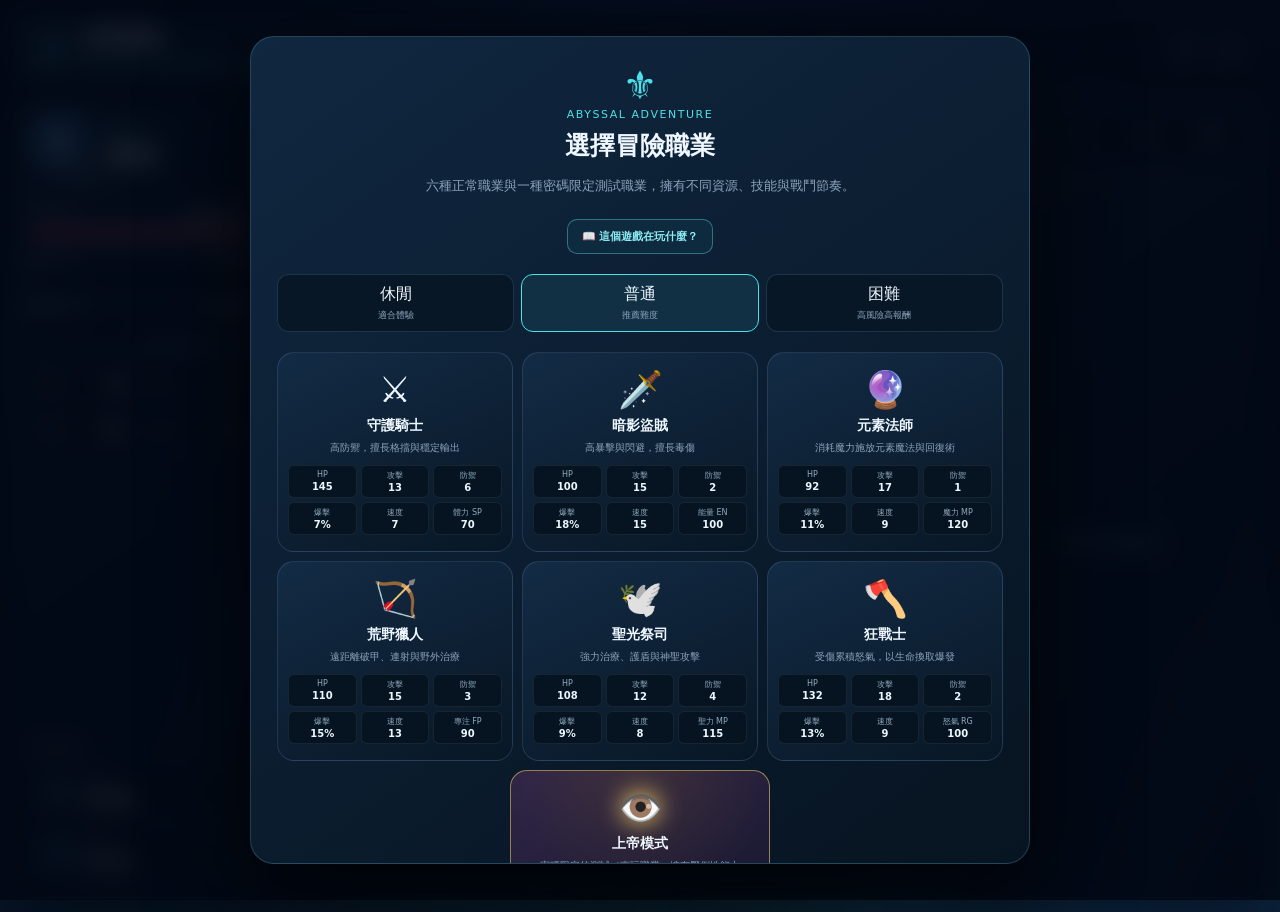
==== commit 0940e4d2: "Add files via upload" ====
--- a/index.html
+++ b/index.html
@@ -8,7 +8,7 @@
     <meta http-equiv="Pragma" content="no-cache">
     <meta http-equiv="Expires" content="0">
     <title>深境冒險｜職業戰鬥 RPG</title>
-    <link rel="stylesheet" href="./style-v2.7-mobile-safe.css?build=20260929-2338">
+    <link rel="stylesheet" href="./style-v3.0-abyss-1000.css?build=20261001-1445">
   </head>
   <body>
     <div class="aurora"></div>
@@ -18,11 +18,11 @@
           <span class="brand-mark">⚜</span>
           <div>
             <h1>深境冒險</h1>
-            <small>ABYSSAL ADVENTURE · v2.7</small>
+            <small>ABYSSAL ADVENTURE · v3.0</small>
           </div>
         </div>
         <div class="run-meta">
-          <span class="meta-chip">區域 <b id="floorText">0</b>
+          <span class="meta-chip">層數 <b id="floorText">0 / 1000</b>
           </span>
           <span class="meta-chip">金幣 <b id="goldText">0</b>
           </span>
@@ -228,8 +228,8 @@
               <span>💀</span>
               <div>
                 <small>高風險</small>
-                <b>菁英挑戰</b>
-                <p>更強的怪物與更多素材</p>
+                <b>菁英小兵挑戰</b>
+                <p>不是 Boss，但會掉落更多素材</p>
               </div>
             </button>
             <button class="route-card rest-route" data-route="rest">
@@ -314,6 +314,30 @@
         <div class="modal-actions" id="itemActions"></div>
       </div>
     </div>
+    <div class="modal boss-dialogue-modal" id="bossDialogueModal" role="dialog" aria-modal="true" aria-labelledby="bossDialogueName">
+      <div class="boss-dialogue-card" id="bossDialogueCard">
+        <div class="boss-dialogue-rift" aria-hidden="true"></div>
+        <div class="boss-dialogue-header">
+          <div class="boss-dialogue-portrait">
+            <span id="bossDialogueSprite">🌳</span>
+          </div>
+          <div class="boss-dialogue-identity">
+            <p class="eyebrow" id="bossDialogueRank">第 5 層 · 深境首領</p>
+            <small id="bossDialogueChapter">古森的審判</small>
+            <h2 id="bossDialogueName">巨木守護者</h2>
+          </div>
+        </div>
+        <blockquote id="bossDialogueQuote">「旅人，根脈記得每一道傷痕。」</blockquote>
+        <p class="boss-dialogue-prompt" id="bossDialoguePrompt">你要如何回應？</p>
+        <div class="boss-dialogue-options" id="bossDialogueOptions"></div>
+        <div class="boss-dialogue-reaction hidden" id="bossDialogueReaction" aria-live="polite">
+          <b>Boss 的回應</b>
+          <p id="bossDialogueReply"></p>
+          <small id="bossDialogueResult"></small>
+        </div>
+        <button class="boss-dialogue-continue hidden" id="bossDialogueContinue">⚔️ 拔出武器，開始決戰</button>
+      </div>
+    </div>
     <div class="modal" id="eventModal">
       <div class="modal-card">
         <div class="event-icon" id="eventIcon">✨</div>
@@ -328,7 +352,7 @@
         <button class="modal-close" data-close="introModal">×</button>
         <p class="eyebrow">遊戲說明</p>
         <h2>深入未知深境，打造最強冒險者</h2>
-        <p class="muted">《深境冒險》是一款單人職業養成 RPG。你將選擇一種職業、不斷向更深層探索，擊敗怪物取得素材，製作並強化裝備，挑戰菁英、首領與每 50 層出現的傳說級大型 Boss。</p>
+        <p class="muted">《深境冒險》是一款共 1000 層的單人職業養成 RPG。你將選擇一種職業，擊敗大量不同小兵取得素材、製作與強化裝備，並在每 50 層迎戰一隻完全不同的大型 Boss；擊敗第 1000 層的無名王即算破關。</p>
         <div class="intro-grid">
           <div>
             <span>⚔️</span>
@@ -338,7 +362,7 @@
           <div>
             <span>🧭</span>
             <b>深層探索</b>
-            <small>戰鬥、事件、寶箱與營地會隨著層數交替出現。</small>
+            <small>共有 1000 層；特殊事件每次觸發後會間隔 5～10 層，不會連續出現。</small>
           </div>
           <div>
             <span>🧰</span>
@@ -358,7 +382,7 @@
           <div>
             <span>👑</span>
             <b>首領挑戰</b>
-            <small>每 5 層遭遇首領，每 50 層迎戰災厄級大型 Boss。</small>
+            <small>沒有每 5 層小 Boss；只有每 50 層的大型 Boss 才有專屬對話與選項。</small>
           </div>
         </div>
         <button class="primary wide" data-close="introModal">開始選擇職業</button>
@@ -376,8 +400,11 @@
           <li>電腦可用數字鍵 1～4施放基本／職業技能，Q～R 使用共通戰術。</li>
           <li>三個職業技能固定顯示，消耗資源並有不同效果；請根據敵人下一步行動決定攻防。</li>
           <li>戰鬥中按「使用藥水」會切換至藥水選單；每回合可選 1～3 種藥水，同種類最多 1 瓶，整批只消耗 1 回合。</li>
+          <li>每 50 層才會遇到一隻大型 Boss，共 20 隻；其他戰鬥都是普通或可選擇挑戰的菁英小兵。</li>
+          <li>大型 Boss 開戰前會進入專屬對話。三個回答各有不同回話與開場效果，選項會先標示風險與收益。</li>
+          <li>特殊事件至少相隔 5～10 層，包含泉水、賭博寶箱、商隊、祭壇、鍛造爐、流星與補給箱。</li>
           <li>敵人情報會標示防禦與特殊機制；中毒、燃燒與流血會持續扣血。</li>
-          <li>滑鼠移到狀態圖示或敵人意圖上；手機可點一下，即可查看效果說明。</li>
+          <li>滑鼠移到狀態圖示或敵人意圖上即可查看說明；手機點一下後，說明會優先顯示在項目右側或左側。</li>
           <li>部分敵人具有限時擊殺詛咒，倒數結束後每次攻擊會追加傷害。</li>
           <li>怪物只會掉落生命或資源藥水；解除異常的藥水只能在商店購買。</li>
           <li>每種魔物掉落自己的素材，商店裝備需要金幣與指定素材。</li>
@@ -401,6 +428,6 @@
     </div>
     <div class="toast-stack" id="toastStack"></div>
     <div class="global-tooltip" id="globalTooltip" role="tooltip"></div>
-    <script src="./game-v2.7-mobile-safe.js?build=20260929-2338"></script>
+    <script src="./game-v3.0-abyss-1000.js?build=20261001-1445"></script>
   </body>
 </html>
--- a/style-v3.0-abyss-1000.css
+++ b/style-v3.0-abyss-1000.css
@@ -0,0 +1,3758 @@
+:root{
+  --bg:#050b15;
+  --panel:#0a1728e8;
+  --line:#97c5ff29;
+  --text:#eef7ff;
+  --muted:#8ca3bc;
+  --cyan:#4ce0e8;
+  --gold:#ffc861;
+  --danger:#ff536f;
+  --success:#54e6a2;
+  --shadow:0 24px 70px #0006
+}
+*{
+  box-sizing:border-box
+}
+html{
+  background:var(--bg);
+  font-family:Inter,
+  "Noto Sans TC",
+  "Microsoft JhengHei",
+  system-ui,
+  sans-serif;
+  color:var(--text)
+}
+body{
+  margin:0;
+  min-height:100vh;
+  overflow-x:hidden;
+  background:radial-gradient(circle at 50% 0,
+  #102748,
+  transparent 42%),
+  linear-gradient(145deg,
+  #040913,
+  #071425 55%,
+  #060b18)
+}
+button{
+  font:inherit;
+  color:inherit
+}
+.aurora{
+  position:fixed;
+  inset:-40%;
+  pointer-events:none;
+  background:conic-gradient(from 230deg,
+  transparent,
+  #166cc526,
+  transparent 28%,
+  #734dcc22,
+  transparent 58%,
+  #23a6a622,
+  transparent);
+  filter:blur(70px);
+  animation:drift 22s linear infinite
+}
+.game-shell{
+  position:relative;
+  z-index:1;
+  max-width:1580px;
+  min-height:100vh;
+  margin:auto;
+  padding:14px;
+  display:flex;
+  flex-direction:column;
+  gap:12px
+}
+.glass{
+  background:linear-gradient(145deg,
+  #0e1f36eb,
+  #07111fe0);
+  border:1px solid var(--line);
+  box-shadow:var(--shadow);
+  backdrop-filter:blur(18px)
+}
+.topbar{
+  min-height:72px;
+  border-radius:18px;
+  padding:10px 16px;
+  display:flex;
+  align-items:center;
+  justify-content:space-between;
+  gap:18px
+}
+.brand{
+  display:flex;
+  align-items:center;
+  gap:11px
+}
+.brand-mark{
+  display:grid;
+  place-items:center;
+  width:42px;
+  height:42px;
+  border:1px solid #65dff455;
+  border-radius:13px;
+  color:var(--cyan);
+  font-size:25px;
+  background:#49dce615
+}
+.brand h1{
+  font-size:18px;
+  line-height:1;
+  margin:0 0 5px;
+  letter-spacing:.12em
+}
+.brand small,
+.eyebrow{
+  font-size:11px;
+  color:var(--cyan);
+  letter-spacing:.14em;
+  margin:0
+}
+.run-meta{
+  display:flex;
+  gap:8px;
+  flex:1;
+  justify-content:center
+}
+.meta-chip{
+  padding:9px 13px;
+  border:1px solid var(--line);
+  border-radius:99px;
+  font-size:13px;
+  color:var(--muted);
+  background:#06111e88
+}
+.meta-chip b{
+  color:var(--text);
+  margin-left:5px
+}
+.header-actions{
+  display:flex;
+  gap:7px
+}
+.icon-btn{
+  width:38px;
+  height:38px;
+  border:1px solid var(--line);
+  border-radius:12px;
+  background:#0b1b2d;
+  cursor:pointer;
+  font-weight:800
+}
+.icon-btn:hover{
+  border-color:#5fdce888;
+  background:#15314c
+}
+.layout{
+  display:grid;
+  grid-template-columns:250px minmax(500px,
+  1fr) 310px;
+  gap:12px;
+  min-height:0;
+  flex:1
+}
+.hero-panel,
+.inventory-panel{
+  border-radius:20px;
+  padding:16px;
+  min-height:0
+}
+.hero-panel{
+  display:flex;
+  flex-direction:column;
+  gap:15px
+}
+.hero-card{
+  display:flex;
+  align-items:center;
+  gap:12px;
+  padding-bottom:12px;
+  border-bottom:1px solid var(--line)
+}
+.portrait-wrap{
+  position:relative
+}
+.portrait{
+  width:62px;
+  height:62px;
+  display:grid;
+  place-items:center;
+  border:1px solid #55dbe355;
+  border-radius:19px;
+  background:radial-gradient(circle at 35% 25%,
+  #306da2,
+  #0a1e36);
+  font-size:32px
+}
+.level-badge{
+  position:absolute;
+  right:-8px;
+  bottom:-7px;
+  background:#0e243b;
+  border:1px solid #5bd9e55c;
+  border-radius:8px;
+  padding:3px 5px;
+  font-size:10px
+}
+.hero-card h2{
+  margin:5px 0 0;
+  font-size:18px
+}
+.meter-block{
+  display:grid;
+  gap:6px
+}
+.meter-label,
+.enemy-hp-label{
+  display:flex;
+  justify-content:space-between;
+  align-items:center;
+  font-size:12px;
+  color:var(--muted)
+}
+.meter-label b{
+  font-size:11px;
+  color:var(--text)
+}
+.meter{
+  height:9px;
+  border-radius:99px;
+  background:#02070f;
+  overflow:hidden;
+  border:1px solid #ffffff0c
+}
+.meter i{
+  display:block;
+  height:100%;
+  width:50%;
+  border-radius:inherit;
+  transition:width .35s;
+  background:linear-gradient(90deg,
+  #ff3e62,
+  #ff7c8f);
+  box-shadow:0 0 14px #ff456c77
+}
+.meter.energy i{
+  background:linear-gradient(90deg,
+  #347bff,
+  #5deaff)
+}
+.meter.xp i{
+  background:linear-gradient(90deg,
+  #7657ff,
+  #d273ff)
+}
+.stats-grid{
+  display:grid;
+  grid-template-columns:1fr 1fr;
+  gap:7px
+}
+.stats-grid div{
+  padding:10px;
+  border:1px solid var(--line);
+  border-radius:12px;
+  background:#071421;
+  display:flex;
+  align-items:center;
+  justify-content:space-between
+}
+.stats-grid small,
+.equip-slot small{
+  color:var(--muted);
+  font-size:11px
+}
+.stats-grid b{
+  font-size:14px
+}
+.section-label{
+  font-size:11px;
+  letter-spacing:.12em;
+  color:var(--muted);
+  margin:0 0 8px
+}
+.equipment{
+  margin-top:auto
+}
+.equip-slot{
+  display:flex;
+  width:100%;
+  align-items:center;
+  gap:10px;
+  text-align:left;
+  border:1px solid var(--line);
+  border-radius:12px;
+  background:#071523;
+  padding:9px;
+  margin-top:7px;
+  cursor:pointer
+}
+.equip-slot>span{
+  width:35px;
+  height:35px;
+  display:grid;
+  place-items:center;
+  background:#10243a;
+  border-radius:10px
+}
+.equip-slot div{
+  display:grid;
+  gap:2px
+}
+.equip-slot b{
+  font-size:12px
+}
+.effects{
+  display:flex;
+  gap:6px;
+  flex-wrap:wrap;
+  min-height:25px
+}
+.effect-chip{
+  padding:5px 7px;
+  border-radius:7px;
+  background:#122b42;
+  border:1px solid var(--line);
+  font-size:10px
+}
+.battle-column{
+  min-width:0;
+  display:flex;
+  flex-direction:column;
+  gap:10px
+}
+.arena{
+  position:relative;
+  overflow:hidden;
+  min-height:390px;
+  border-radius:20px;
+  display:flex;
+  align-items:center;
+  justify-content:center;
+  background:radial-gradient(circle at 50% 70%,
+  #164e615c,
+  transparent 38%),
+  linear-gradient(180deg,
+  #0a1b34,
+  #071421 70%,
+  #0d262d);
+  transition:.45s
+}
+.arena:before{
+  content:"";
+  position:absolute;
+  inset:0;
+  opacity:.3;
+  background-image:linear-gradient(transparent 95%,
+  #9eefff13 96%),
+  linear-gradient(90deg,
+  transparent 95%,
+  #9eefff10 96%);
+  background-size:48px 48px;
+  transform:perspective(360px) rotateX(58deg) scale(1.8) translateY(30%);
+  transform-origin:bottom
+}
+.arena.low-hp{
+  background:radial-gradient(circle at 50% 70%,
+  #7a1b3055,
+  transparent 45%),
+  linear-gradient(180deg,
+  #271020,
+  #150a15 70%,
+  #2b1017);
+  animation:dangerPulse 1.6s infinite
+}
+.zone-line{
+  position:absolute;
+  left:18px;
+  right:18px;
+  top:15px;
+  display:flex;
+  justify-content:space-between;
+  font-size:11px;
+  color:var(--muted);
+  z-index:3
+}
+.zone-line span:first-child{
+  color:#dceeff;
+  letter-spacing:.1em
+}
+.ambient{
+  position:absolute;
+  inset:0
+}
+.ambient i{
+  position:absolute;
+  width:3px;
+  height:3px;
+  border-radius:50%;
+  background:#a7fbff;
+  box-shadow:0 0 10px #61f3ff;
+  animation:float 5s infinite
+}
+.ambient i:nth-child(1){
+  left:13%;
+  top:55%
+}
+.ambient i:nth-child(2){
+  left:27%;
+  top:31%;
+  animation-delay:-2s
+}
+.ambient i:nth-child(3){
+  right:18%;
+  top:44%;
+  animation-delay:-3s
+}
+.ambient i:nth-child(4){
+  right:32%;
+  top:22%;
+  animation-delay:-1s
+}
+.ambient i:nth-child(5){
+  left:48%;
+  top:16%;
+  animation-delay:-4s
+}
+.enemy-wrap{
+  position:relative;
+  z-index:2;
+  margin-top:-15px;
+  display:none
+}
+.enemy-wrap.active{
+  display:block;
+  animation:enemyEnter .5s
+}
+.enemy-sprite{
+  position:relative;
+  font-size:94px;
+  line-height:1;
+  filter:drop-shadow(0 15px 18px #0008);
+  animation:breathe 2.3s infinite;
+  z-index:2
+}
+.enemy-shadow{
+  position:absolute;
+  width:120px;
+  height:22px;
+  border-radius:50%;
+  background:#0009;
+  filter:blur(6px);
+  bottom:-10px;
+  left:50%;
+  transform:translateX(-50%)
+}
+.enemy-wrap.hit{
+  animation:enemyHit .25s
+}
+.enemy-wrap.attack{
+  animation:enemyAttack .35s
+}
+.enemy-card{
+  position:absolute;
+  left:18px;
+  bottom:15px;
+  width:245px;
+  padding:12px;
+  border:1px solid var(--line);
+  border-radius:15px;
+  background:#071523dd;
+  z-index:3
+}
+.enemy-title{
+  display:flex;
+  justify-content:space-between;
+  align-items:center;
+  margin-bottom:8px
+}
+.enemy-title small{
+  font-size:10px;
+  color:var(--gold)
+}
+.enemy-title h2{
+  font-size:16px;
+  margin:2px 0 0
+}
+.enemy-title>span{
+  font-size:11px;
+  color:var(--muted)
+}
+.enemy-hp{
+  height:8px
+}
+.enemy-hp-label{
+  margin-top:5px;
+  font-size:10px
+}
+.enemy-intent{
+  position:absolute;
+  right:18px;
+  top:50px;
+  display:flex;
+  gap:8px;
+  align-items:center;
+  padding:9px 11px;
+  border-radius:12px;
+  border:1px solid #ffce6a38;
+  background:#201a12d9;
+  z-index:4
+}
+.enemy-intent>span{
+  font-size:22px
+}
+.enemy-intent div{
+  display:grid
+}
+.enemy-intent small{
+  font-size:9px;
+  color:#b8a57e
+}
+.enemy-intent b{
+  font-size:11px;
+  color:#ffe2a4
+}
+.enemy-intent em{
+  margin-top:2px;
+  color:#d3bd8e;
+  font-size:8px;
+  font-style:normal
+}
+.scene-copy{
+  text-align:center;
+  max-width:430px;
+  padding:25px;
+  position:relative;
+  z-index:2
+}
+.scene-copy h2{
+  font-size:26px;
+  margin:9px 0
+}
+.scene-copy>p:last-child{
+  font-size:14px;
+  line-height:1.7;
+  color:var(--muted)
+}
+.float-layer{
+  position:absolute;
+  inset:0;
+  pointer-events:none;
+  z-index:8
+}
+.float-text{
+  position:absolute;
+  font-size:26px;
+  font-weight:900;
+  text-shadow:0 3px 12px #000;
+  animation:floatText 1s forwards
+}
+.damage{
+  color:#ff6780
+}
+.heal{
+  color:var(--success)
+}
+.block{
+  color:#70d8ff
+}
+.hidden{
+  display:none!important
+}
+.turn-strip{
+  border-radius:15px;
+  min-height:56px;
+  padding:9px 13px;
+  display:flex;
+  align-items:center;
+  gap:14px
+}
+.turn-strip>div:first-child{
+  display:grid
+}
+.turn-strip small{
+  font-size:9px;
+  color:var(--cyan);
+  letter-spacing:.12em
+}
+.turn-strip b{
+  font-size:13px;
+  margin-top:2px
+}
+.energy-pips{
+  display:flex;
+  gap:5px;
+  margin-left:auto
+}
+.energy-pips i{
+  width:13px;
+  height:13px;
+  border-radius:50%;
+  border:1px solid #63eaf188;
+  background:#142334
+}
+.energy-pips i.full{
+  background:var(--cyan);
+  box-shadow:0 0 12px #4ee8ef
+}
+.end-turn{
+  border:1px solid #ffb85b44;
+  background:#2c1d13;
+  color:#ffd393;
+  border-radius:10px;
+  padding:8px 11px;
+  font-weight:700;
+  font-size:12px;
+  cursor:pointer
+}
+.card-hand{
+  display:grid;
+  grid-template-columns:repeat(4,
+  minmax(0,
+  1fr));
+  gap:8px;
+  min-height:145px
+}
+.battle-card{
+  position:relative;
+  padding:11px 10px;
+  border:1px solid #6f94bd3b;
+  border-radius:15px;
+  background:linear-gradient(155deg,
+  #132b45,
+  #081727);
+  text-align:left;
+  cursor:pointer;
+  transition:.18s;
+  overflow:hidden
+}
+.battle-card:hover:not(:disabled){
+  transform:translateY(-7px);
+  border-color:var(--glow,
+  #5edce6)
+}
+.battle-card:disabled{
+  filter:grayscale(.7);
+  opacity:.42
+}
+.card-top{
+  display:flex;
+  justify-content:space-between
+}
+.card-icon{
+  font-size:24px
+}
+.card-cost{
+  width:25px;
+  height:25px;
+  display:grid;
+  place-items:center;
+  border-radius:50%;
+  background:#17447a;
+  border:1px solid #67c5ff;
+  font-size:12px;
+  font-weight:900
+}
+.battle-card b{
+  display:block;
+  font-size:13px;
+  margin:9px 0 5px
+}
+.battle-card p{
+  font-size:11px;
+  color:var(--muted);
+  line-height:1.4;
+  margin:0
+}
+.card-type{
+  display:block;
+  font-size:8px;
+  color:var(--cyan);
+  margin-top:8px
+}
+.explore-actions{
+  display:grid;
+  grid-template-columns:repeat(3,
+  1fr);
+  gap:8px
+}
+.route-card{
+  min-height:118px;
+  display:flex;
+  gap:10px;
+  align-items:center;
+  text-align:left;
+  border:1px solid var(--line);
+  border-radius:16px;
+  background:linear-gradient(145deg,
+  #10263d,
+  #081522);
+  padding:13px;
+  cursor:pointer;
+  transition:.2s
+}
+.route-card:hover:not(:disabled){
+  transform:translateY(-3px);
+  border-color:#69dfea88
+}
+.route-card:disabled{
+  opacity:.32
+}
+.route-card>span{
+  font-size:31px
+}
+.route-card div{
+  display:grid;
+  gap:3px
+}
+.route-card small{
+  font-size:9px;
+  color:var(--cyan)
+}
+.route-card b{
+  font-size:13px
+}
+.route-card p{
+  font-size:10px;
+  color:var(--muted);
+  margin:0
+}
+.risk-route{
+  background:linear-gradient(145deg,
+  #241b46,
+  #0d1429)
+}
+.rest-route{
+  background:linear-gradient(145deg,
+  #12352f,
+  #091c20)
+}
+.inventory-panel{
+  display:flex;
+  flex-direction:column;
+  overflow:hidden
+}
+.tabs{
+  display:grid;
+  grid-template-columns:1fr 1fr;
+  padding:4px;
+  background:#06101c;
+  border:1px solid var(--line);
+  border-radius:12px
+}
+.tab{
+  border:0;
+  border-radius:9px;
+  background:transparent;
+  padding:9px;
+  color:var(--muted);
+  cursor:pointer;
+  font-weight:700;
+  font-size:12px
+}
+.tab.active{
+  background:#17314a;
+  color:#fff
+}
+.tab span{
+  font-size:9px;
+  padding:2px 5px;
+  background:#07111f;
+  border-radius:9px
+}
+.tab-page{
+  display:none;
+  min-height:0;
+  flex:1
+}
+.tab-page.active{
+  display:flex;
+  flex-direction:column
+}
+.filters{
+  display:flex;
+  flex:0 0 auto;
+  align-items:center;
+  gap:5px;
+  padding:11px 0 9px;
+  min-height:42px;
+  overflow-x:auto;
+  overflow-y:hidden
+}
+.filter{
+  white-space:nowrap;
+  border:1px solid var(--line);
+  border-radius:8px;
+  background:#081623;
+  padding:6px 8px;
+  font-size:10px;
+  color:var(--muted);
+  cursor:pointer
+}
+.filter.active{
+  color:#08202a;
+  background:var(--cyan);
+  font-weight:800
+}
+.inventory-list{
+  flex:1 1 auto;
+  min-height:0;
+  overflow-y:auto;
+  display:flex;
+  flex-direction:column;
+  gap:7px;
+  padding-right:3px
+}
+.inventory-empty{
+  margin:auto;
+  text-align:center;
+  color:var(--muted);
+  font-size:12px
+}
+.item-row{
+  display:grid;
+  grid-template-columns:42px 1fr auto;
+  align-items:center;
+  gap:9px;
+  width:100%;
+  text-align:left;
+  border:1px solid var(--line);
+  border-radius:13px;
+  background:#081725;
+  padding:8px;
+  cursor:pointer
+}
+.item-row:hover{
+  background:#10253a
+}
+.item-icon{
+  height:42px;
+  display:grid;
+  place-items:center;
+  border-radius:11px;
+  background:#112940;
+  font-size:22px
+}
+.item-copy{
+  min-width:0;
+  display:grid;
+  gap:3px
+}
+.item-copy b{
+  font-size:12px;
+  overflow:hidden;
+  text-overflow:ellipsis;
+  white-space:nowrap
+}
+.item-copy small{
+  font-size:9px;
+  color:var(--muted)
+}
+.item-count{
+  font-size:11px;
+  background:#10253a;
+  padding:3px 6px;
+  border-radius:8px
+}
+.item-row.rarity-common,
+.shop-row.rarity-common,
+.upgrade-row.rarity-common,
+.equip-slot.rarity-common{
+  border-color:#8295a966;
+  background:linear-gradient(100deg, #132332, #0a1825)
+}
+.item-row.rarity-rare,
+.shop-row.rarity-rare,
+.upgrade-row.rarity-rare,
+.equip-slot.rarity-rare{
+  border-color:#42aaff88;
+  background:linear-gradient(100deg, #0d2b47, #091926)
+}
+.item-row.rarity-epic,
+.shop-row.rarity-epic,
+.upgrade-row.rarity-epic,
+.equip-slot.rarity-epic{
+  border-color:#a66cff99;
+  background:linear-gradient(100deg, #2a1745, #101426)
+}
+.item-row.rarity-legendary,
+.shop-row.rarity-legendary,
+.upgrade-row.rarity-legendary,
+.equip-slot.rarity-legendary{
+  border-color:#ffc44faa;
+  background:linear-gradient(100deg, #422b0d, #171722);
+  box-shadow:inset 0 0 18px #ffc44f13, 0 0 10px #ffc44f12
+}
+.item-row.rarity-prismatic,
+.shop-row.rarity-prismatic,
+.upgrade-row.rarity-prismatic,
+.equip-slot.rarity-prismatic{
+  border-color:#7ef7e5cc;
+  background:linear-gradient(110deg, #40245b, #123d58, #174c3c, #594116, #40245b);
+  background-size:260% 260%;
+  box-shadow:inset 0 0 24px #8bf8e323, 0 0 14px #c06cff30;
+  animation:prismaticShift 7s linear infinite
+}
+.equip-slot.rarity-common>span{
+  background:#26394a
+}
+.equip-slot.rarity-rare>span{
+  background:#123b61;
+  box-shadow:0 0 12px #47a7ff25
+}
+.equip-slot.rarity-epic>span{
+  background:#39205d;
+  box-shadow:0 0 13px #a56cff38
+}
+.equip-slot.rarity-legendary>span{
+  background:#533811;
+  box-shadow:0 0 15px #ffc44f4a
+}
+.equip-slot.rarity-prismatic>span{
+  background:linear-gradient(135deg, #7a3f9c, #247f94, #3c8c62, #9b7130);
+  box-shadow:0 0 17px #7ef7e577
+}
+.equip-slot.rarity-rare small{
+  color:#61bdff
+}
+.equip-slot.rarity-epic small{
+  color:#bd8cff
+}
+.equip-slot.rarity-legendary small{
+  color:#ffd169
+}
+.equip-slot.rarity-prismatic small{
+  color:#a7fff0;
+  text-shadow:0 0 8px #7ef7e588
+}
+.rarity-tag{
+  display:inline-block;
+  margin-left:4px;
+  border:1px solid currentColor;
+  border-radius:999px;
+  padding:1px 5px;
+  font-size:8px;
+  font-style:normal;
+  vertical-align:1px
+}
+.rarity-tag.common{
+  color:#aebdca
+}
+.rarity-tag.rare{
+  color:#61bdff
+}
+.rarity-tag.epic{
+  color:#bd8cff
+}
+.rarity-tag.legendary{
+  color:#ffd169;
+  text-shadow:0 0 8px #ffb52e99
+}
+.rarity-tag.prismatic{
+  color:#b8fff3;
+  border-color:#8effe9;
+  background:linear-gradient(90deg, #a96cff38, #40d8ff32, #68eea936, #ffce5f34);
+  text-shadow:0 0 9px #7ef7e5cc
+}
+@keyframes prismaticShift{
+  to{
+    background-position:260% 50%
+  }
+}
+.combat-log{
+  overflow-y:auto;
+  padding:11px 2px;
+  gap:7px
+}
+.log-row{
+  font-size:11px;
+  line-height:1.5;
+  color:#9fb2c7;
+  padding:7px 8px;
+  border-left:2px solid #25415e;
+  background:#071522
+}
+.log-row.important{
+  color:#eaf8ff;
+  border-color:var(--cyan)
+}
+.modal{
+  position:fixed;
+  inset:0;
+  background:#020712c9;
+  backdrop-filter:blur(12px);
+  z-index:50;
+  display:none;
+  align-items:center;
+  justify-content:center;
+  padding:18px
+}
+.modal.open{
+  display:flex
+}
+.modal-card{
+  position:relative;
+  width:min(500px,
+  100%);
+  max-height:92vh;
+  overflow-y:auto;
+  border:1px solid #7bcbe538;
+  border-radius:24px;
+  background:linear-gradient(145deg,
+  #102740,
+  #071421);
+  box-shadow:0 35px 100px #000b;
+  padding:26px;
+  text-align:center
+}
+.start-card{
+  width:min(780px,
+  100%)
+}
+.modal-brand{
+  font-size:39px;
+  color:var(--cyan)
+}
+.modal-card h2{
+  margin:8px 0 7px;
+  font-size:25px
+}
+.muted{
+  color:var(--muted);
+  font-size:13px;
+  line-height:1.65
+}
+.difficulty{
+  display:grid;
+  grid-template-columns:repeat(3,
+  1fr);
+  gap:7px;
+  margin:20px 0
+}
+.difficulty button{
+  border:1px solid var(--line);
+  border-radius:12px;
+  background:#081725;
+  padding:9px;
+  display:grid;
+  gap:4px;
+  cursor:pointer
+}
+.difficulty button.active{
+  border-color:var(--cyan);
+  background:#123044
+}
+.difficulty small{
+  font-size:9px;
+  color:var(--muted)
+}
+.class-grid{
+  display:grid;
+  grid-template-columns:repeat(3,
+  1fr);
+  gap:9px
+}
+.class-card{
+  border:1px solid var(--line);
+  border-radius:17px;
+  background:linear-gradient(155deg,
+  #132b45,
+  #081725);
+  padding:16px 10px;
+  display:grid;
+  gap:6px;
+  cursor:pointer
+}
+.class-card:hover{
+  border-color:var(--cyan);
+  transform:translateY(-3px)
+}
+.class-card>span{
+  font-size:36px
+}
+.class-card b{
+  font-size:14px
+}
+.class-card small{
+  font-size:10px;
+  color:var(--muted)
+}
+.class-card em{
+  font-style:normal;
+  font-size:9px;
+  color:var(--cyan)
+}
+.continue-btn,
+.primary{
+  margin-top:12px;
+  border:0;
+  border-radius:12px;
+  background:linear-gradient(90deg,
+  #35cbd8,
+  #477eff);
+  padding:12px 18px;
+  color:#fff;
+  font-weight:800;
+  cursor:pointer
+}
+.wide{
+  width:100%
+}
+.modal-close{
+  position:absolute;
+  right:14px;
+  top:12px;
+  border:0;
+  background:transparent;
+  font-size:25px;
+  color:var(--muted);
+  cursor:pointer
+}
+.detail-icon,
+.event-icon{
+  font-size:55px
+}
+.rarity{
+  font-size:10px;
+  color:var(--cyan);
+  letter-spacing:.13em;
+  margin:10px 0 0
+}
+.detail-stats{
+  display:grid;
+  grid-template-columns:1fr 1fr;
+  gap:7px;
+  margin:18px 0
+}
+.detail-stats div{
+  padding:10px;
+  border:1px solid var(--line);
+  border-radius:10px;
+  background:#071522;
+  font-size:11px
+}
+.modal-actions,
+.event-options{
+  display:flex;
+  gap:8px
+}
+.modal-actions button,
+.event-options button{
+  flex:1;
+  border:1px solid var(--line);
+  border-radius:11px;
+  background:#122a41;
+  padding:11px;
+  cursor:pointer;
+  font-weight:700;
+  font-size:12px
+}
+.event-options{
+  flex-direction:column;
+  margin-top:18px
+}
+.event-options button small{
+  display:block;
+  color:var(--muted);
+  font-size:9px;
+  margin-top:4px
+}
+.help-card{
+  text-align:left
+}
+.help-card li{
+  font-size:12px;
+  color:#b3c6d9;
+  line-height:1.7;
+  margin:7px 0
+}
+.toast-stack{
+  position:fixed;
+  right:18px;
+  top:90px;
+  z-index:70;
+  display:grid;
+  gap:8px
+}
+.toast{
+  width:min(310px,
+  calc(100vw - 36px));
+  border:1px solid #76dce755;
+  border-radius:12px;
+  background:#0b2034ed;
+  padding:11px 13px;
+  font-size:12px;
+  animation:toastIn .3s
+}
+@keyframes drift{
+  to{
+    transform:rotate(360deg)
+  }
+}
+@keyframes float{
+  50%{
+    transform:translateY(-24px);
+    opacity:.25
+  }
+}
+@keyframes breathe{
+  50%{
+    transform:translateY(-7px) scale(1.025)
+  }
+}
+@keyframes enemyEnter{
+  from{
+    transform:scale(.6);
+    opacity:0
+  }
+}
+@keyframes enemyHit{
+  50%{
+    transform:translateX(16px);
+    filter:brightness(2)
+  }
+}
+@keyframes enemyAttack{
+  50%{
+    transform:translateY(35px) scale(1.12)
+  }
+}
+@keyframes floatText{
+  0%{
+    transform:translate(-50%,
+    0);
+    opacity:0
+  }
+  100%{
+    transform:translate(-50%,
+    -80px);
+    opacity:0
+  }
+}
+@keyframes dangerPulse{
+  50%{
+    box-shadow:inset 0 0 70px #ff244022
+  }
+}
+@keyframes toastIn{
+  from{
+    transform:translateX(35px);
+    opacity:0
+  }
+}
+@media(max-width:1100px){
+  .layout{
+    grid-template-columns:220px minmax(430px,
+    1fr)
+  }
+  .inventory-panel{
+    grid-column:1/-1;
+    max-height:310px
+  }
+  .inventory-list{
+    display:grid;
+    grid-template-columns:repeat(3,
+    1fr)
+  }
+}
+@media(max-width:740px){
+  .game-shell{
+    padding:7px
+  }
+  .topbar{
+    min-height:58px;
+    padding:8px 10px;
+    position:sticky;
+    top:5px;
+    z-index:20
+  }
+  .brand-mark{
+    width:35px;
+    height:35px
+  }
+  .brand h1{
+    font-size:14px
+  }
+  .brand small{
+    display:none
+  }
+  .run-meta{
+    justify-content:flex-end;
+    gap:4px
+  }
+  .meta-chip{
+    padding:7px;
+    font-size:10px
+  }
+  .meta-chip:nth-child(3){
+    display:none
+  }
+  .header-actions .icon-btn:first-child{
+    display:none
+  }
+  .icon-btn{
+    width:33px;
+    height:33px
+  }
+  .layout{
+    display:flex;
+    flex-direction:column
+  }
+  .hero-panel{
+    order:2;
+    padding:11px
+  }
+  .hero-card{
+    padding:0;
+    border:0
+  }
+  .portrait{
+    width:45px;
+    height:45px;
+    font-size:24px
+  }
+  .hero-panel .meter-block:nth-of-type(3),
+  .hero-panel .meter-block:nth-of-type(4),
+  .equipment{
+    display:none
+  }
+  .stats-grid{
+    grid-template-columns:repeat(4,
+    1fr)
+  }
+  .stats-grid div{
+    display:grid;
+    text-align:center;
+    padding:7px
+  }
+  .battle-column{
+    order:1
+  }
+  .arena{
+    min-height:330px
+  }
+  .enemy-sprite{
+    font-size:78px
+  }
+  .enemy-card{
+    left:10px;
+    bottom:10px;
+    width:210px
+  }
+  .enemy-intent{
+    right:10px;
+    top:43px
+  }
+  .card-hand{
+    grid-template-columns:repeat(2,
+    1fr)
+  }
+  .explore-actions{
+    grid-template-columns:1fr
+  }
+  .route-card{
+    min-height:78px
+  }
+  .inventory-panel{
+    order:3;
+    max-height:390px;
+    padding:11px
+  }
+  .inventory-list{
+    display:flex
+  }
+  .turn-strip{
+    position:sticky;
+    bottom:5px;
+    z-index:18
+  }
+  .class-grid{
+    grid-template-columns:1fr
+  }
+  .class-card{
+    grid-template-columns:40px 1fr;
+    text-align:left;
+    align-items:center;
+    padding:10px
+  }
+  .class-card>span{
+    grid-row:1/4;
+    font-size:30px
+  }
+  .modal-actions{
+    flex-direction:column
+  }
+}
+@media(max-width:390px){
+  .meta-chip:nth-child(2){
+    display:none
+  }
+  .stats-grid div:nth-child(n+3){
+    display:none
+  }
+  .stats-grid{
+    grid-template-columns:1fr 1fr
+  }
+  .enemy-card{
+    width:185px
+  }
+  .route-card p{
+    display:none
+  }
+}
+@media(prefers-reduced-motion:reduce){
+  *{
+    animation-duration:.01ms!important;
+    transition-duration:.01ms!important
+  }
+}
+
+/* v3.0：千層進度、裝備解鎖與對話寬度修正 */
+.unlock-line{
+  color:#ffd875;
+  font-weight:900
+}
+.shop-row.gear-locked{
+  border-color:#7d8ba326;
+  filter:saturate(.62)
+}
+.shop-row.gear-locked>span,
+.shop-row.gear-locked .shop-copy{
+  opacity:.72
+}
+.boss-dialogue-card::-webkit-scrollbar:horizontal{
+  height:0
+}
+.boss-dialogue-options,
+.boss-dialogue-option,
+.boss-dialogue-option div,
+.boss-dialogue-option small,
+.boss-dialogue-reaction,
+.boss-dialogue-card blockquote{
+  box-sizing:border-box;
+  overflow-wrap:anywhere
+}
+.boss-dialogue-option{
+  overflow:hidden
+}
+.route-card:disabled{
+  cursor:not-allowed
+}
+/* 深境冒險：固定技能指令、商店與強化介面 */
+.xp-away{
+  font-size:10px;
+  color:var(--muted);
+  text-align:right
+}
+.tabs{
+  grid-template-columns:repeat(4,
+  1fr)
+}
+.tab{
+  padding:9px 4px;
+  font-size:10px
+}
+.panel-heading{
+  display:grid;
+  flex:0 0 auto;
+  gap:3px;
+  padding:13px 2px 10px
+}
+.panel-heading b{
+  font-size:13px
+}
+.panel-heading small{
+  font-size:9px;
+  color:var(--muted)
+}
+.class-grid.six{
+  grid-template-columns:repeat(3,
+  1fr)
+}
+.skill-bar{
+  display:grid;
+  grid-template-columns:repeat(4,
+  minmax(0,
+  1fr));
+  gap:8px
+}
+.class-skills{
+  display:contents
+}
+.skill-command{
+  position:relative;
+  min-height:132px;
+  padding:11px;
+  border:1px solid var(--line);
+  border-radius:15px;
+  background:linear-gradient(155deg,
+  #132b45,
+  #081727);
+  text-align:left;
+  cursor:pointer;
+  transition:.18s
+}
+.skill-command:hover:not(:disabled){
+  transform:translateY(-5px);
+  border-color:var(--cyan)
+}
+.skill-command:disabled{
+  filter:grayscale(.8);
+  opacity:.4;
+  cursor:not-allowed
+}
+.skill-command>span{
+  font-size:26px
+}
+.skill-command div{
+  display:grid;
+  gap:4px;
+  margin-top:8px
+}
+.skill-command small{
+  font-size:9px;
+  color:var(--cyan)
+}
+.skill-command b{
+  font-size:13px
+}
+.skill-command p{
+  font-size:10px;
+  line-height:1.45;
+  color:var(--muted);
+  margin:0
+}
+.skill-command.basic{
+  border-color:#5edce64d
+}
+.shop-row,
+.upgrade-row{
+  display:grid;
+  grid-template-columns:42px 1fr auto;
+  gap:9px;
+  align-items:center;
+  border:1px solid var(--line);
+  border-radius:13px;
+  background:#081725;
+  padding:9px
+}
+.shop-row>span,
+.upgrade-row>span{
+  font-size:24px;
+  text-align:center
+}
+.shop-copy{
+  min-width:0;
+  display:grid;
+  gap:3px
+}
+.shop-copy b{
+  font-size:11px
+}
+.shop-copy small{
+  font-size:9px;
+  color:var(--muted);
+  line-height:1.35
+}
+.shop-row button,
+.upgrade-row button{
+  border:1px solid #4ddfea55;
+  background:#12344a;
+  border-radius:9px;
+  padding:7px;
+  font-size:10px;
+  cursor:pointer
+}
+.shop-row button:disabled,
+.upgrade-row button:disabled{
+  opacity:.35
+}
+.enhance-level{
+  color:var(--gold)!important
+}
+.resource-flash{
+  animation:resourceFlash .5s
+}
+@keyframes resourceFlash{
+  50%{
+    filter:brightness(1.8)
+  }
+}
+@media(max-width:740px){
+  .class-grid.six{
+    grid-template-columns:1fr 1fr
+  }
+  .skill-bar{
+    grid-template-columns:1fr 1fr
+  }
+  .skill-command{
+    min-height:112px
+  }
+  .tabs{
+    position:sticky;
+    top:0;
+    z-index:2
+  }
+  .hero-panel .meter-block:nth-of-type(3),
+  .hero-panel .meter-block:nth-of-type(4){
+    display:grid
+  }
+  .xp-away{
+    display:block
+  }
+}
+@media(max-width:390px){
+  .class-grid.six{
+    grid-template-columns:1fr
+  }
+  .skill-command p{
+    display:none
+  }
+  .skill-command{
+    min-height:88px
+  }
+}
+/* 菁英與首領戰鬥氣氛 */
+.arena.elite-battle{
+  background:radial-gradient(circle at 50% 62%,
+  #7d38b86b 0,
+  transparent 39%),
+  linear-gradient(180deg,
+  #24123e,
+  #100b26 66%,
+  #25113b);
+  box-shadow:inset 0 0 70px #ae5cff25,
+  var(--shadow)
+}
+.arena.elite-battle .enemy-sprite{
+  filter:drop-shadow(0 0 22px #b85dff) drop-shadow(0 18px 20px #000a)
+}
+.arena.elite-battle .ambient i{
+  background:#dca4ff;
+  box-shadow:0 0 13px #b85dff
+}
+.arena.boss-battle{
+  background:radial-gradient(circle at 50% 60%,
+  #b85c245e 0,
+  transparent 42%),
+  linear-gradient(180deg,
+  #35170f,
+  #170b0b 68%,
+  #3c1b0e);
+  box-shadow:inset 0 0 85px #ff8b3230,
+  var(--shadow)
+}
+.arena.boss-battle .enemy-sprite{
+  font-size:108px;
+  filter:drop-shadow(0 0 25px #ff9b3f) drop-shadow(0 20px 24px #000c)
+}
+.arena.world-boss-battle{
+  background:radial-gradient(circle at 50% 48%,
+  var(--boss-glow, #ffcf4b57) 0,
+  var(--boss-mid, #b3213a45) 23%,
+  transparent 48%),
+  linear-gradient(155deg,
+  var(--boss-top, #3b0713),
+  #160613 46%,
+  var(--boss-bottom, #391600));
+  box-shadow:inset 0 0 110px #ff244a55,
+  0 0 45px #ff7b2838;
+  animation:worldBossPulse 2.3s ease-in-out infinite
+}
+.arena.world-boss-battle:after{
+  content:"";
+  position:absolute;
+  inset:-35%;
+  background:conic-gradient(transparent,
+  var(--boss-glow, #ffcf4629),
+  transparent 28%,
+  var(--boss-mid, #ff315229),
+  transparent 56%,
+  var(--boss-glow, #ffcf4629),
+  transparent);
+  animation:worldBossStorm 13s linear infinite;
+  pointer-events:none
+}
+.arena.world-boss-battle .enemy-wrap{
+  z-index:3
+}
+.arena.world-boss-battle .enemy-sprite{
+  font-size:124px;
+  filter:drop-shadow(0 0 18px #fff0a3) drop-shadow(0 0 38px #ff3a47) drop-shadow(0 24px 30px #000)
+}
+.arena.world-boss-battle .enemy-card{
+  border-color:#ffcf5f8c;
+  background:#260a12e8;
+  box-shadow:0 0 25px #ff3b3b38
+}
+.arena.world-boss-battle .enemy-title small{
+  color:#ffe074;
+  font-weight:900
+}
+.arena.world-boss-battle .ambient i{
+  background:#ffd36d;
+  box-shadow:0 0 16px #ff4b31
+}
+.effect-line{
+  display:block;
+  color:#72ecbd;
+  font-size:10px;
+  font-weight:800;
+  line-height:1.45
+}
+.cost-line{
+  color:#f2d28a
+}
+.upgrade-preview{
+  display:grid;
+  grid-template-columns:1fr auto 1fr;
+  align-items:center;
+  gap:5px;
+  padding:6px 7px;
+  border:1px solid var(--line);
+  border-radius:8px;
+  background:#06121e
+}
+.upgrade-preview em{
+  font-size:9px;
+  line-height:1.35;
+  color:#a9bdd0;
+  font-style:normal
+}
+.upgrade-preview em:last-child{
+  color:#71ebba;
+  font-weight:800
+}
+.upgrade-preview strong{
+  color:var(--gold)
+}
+.rate-line{
+  color:#ffd36c;
+  font-weight:800
+}
+@keyframes worldBossPulse{
+  50%{
+    box-shadow:inset 0 0 145px #ff244a75,
+    0 0 60px #ff7b2855
+  }
+}
+@keyframes worldBossStorm{
+  to{
+    transform:rotate(360deg)
+  }
+}
+@media(max-width:740px){
+  .arena.boss-battle .enemy-sprite{
+    font-size:92px
+  }
+  .arena.world-boss-battle .enemy-sprite{
+    font-size:104px
+  }
+  .upgrade-preview{
+    grid-template-columns:1fr
+  }
+  .upgrade-preview strong{
+    transform:rotate(90deg)
+  }
+}
+/* 開場說明、職業完整能力與怪物情報 */
+.intro-open{
+  margin:10px auto 0;
+  border:1px solid #69deea66;
+  border-radius:10px;
+  background:#0d2a3f;
+  color:#8eecf4;
+  padding:9px 14px;
+  font-size:11px;
+  font-weight:800;
+  cursor:pointer
+}
+.intro-open:hover{
+  background:#16405a
+}
+.intro-card{
+  width:min(680px,
+  100%)
+}
+.intro-grid{
+  display:grid;
+  grid-template-columns:repeat(2,
+  1fr);
+  gap:9px;
+  margin:20px 0;
+  text-align:left
+}
+.intro-grid>div{
+  display:grid;
+  grid-template-columns:35px 1fr;
+  gap:3px 8px;
+  padding:12px;
+  border:1px solid var(--line);
+  border-radius:13px;
+  background:#071725
+}
+.intro-grid span{
+  grid-row:1/3;
+  font-size:25px
+}
+.intro-grid b{
+  font-size:12px
+}
+.intro-grid small{
+  font-size:10px;
+  line-height:1.5;
+  color:var(--muted)
+}
+.class-stats{
+  display:grid;
+  grid-template-columns:repeat(3,
+  1fr);
+  gap:4px;
+  margin-top:4px
+}
+.class-stats i{
+  display:grid;
+  gap:1px;
+  padding:4px 2px;
+  border:1px solid #ffffff12;
+  border-radius:6px;
+  background:#061421;
+  color:#8faabd;
+  font-size:8px;
+  font-style:normal
+}
+.class-stats strong{
+  color:#eaf7ff;
+  font-size:10px
+}
+.class-card:hover .class-stats i{
+  border-color:#5adbe82e
+}
+.enemy-note{
+  display:grid;
+  gap:4px;
+  margin-top:8px;
+  padding-top:7px;
+  border-top:1px solid var(--line);
+  font-size:8px;
+  line-height:1.45;
+  color:#a9bdd0
+}
+.enemy-note span{
+  display:block
+}
+.enemy-note .warning{
+  color:#ffd36c;
+  font-weight:800
+}
+.enemy-note .danger{
+  color:#ff7185;
+  font-weight:900;
+  animation:dangerText 1.1s ease-in-out infinite
+}
+@keyframes dangerText{
+  50%{
+    filter:brightness(1.65)
+  }
+}
+@media(max-width:740px){
+  .intro-grid{
+    grid-template-columns:1fr
+  }
+  .class-card>span{
+    grid-row:1/4
+  }
+  .class-stats{
+    grid-column:1/-1;
+    width:100%;
+    grid-template-columns:repeat(6,
+    1fr)
+  }
+  .enemy-note{
+    font-size:7.5px
+  }
+  .enemy-card{
+    width:min(245px,
+    calc(100% - 20px))
+  }
+}
+@media(max-width:430px){
+  .class-stats{
+    grid-template-columns:repeat(3,
+    1fr)
+  }
+  .intro-card{
+    padding:20px
+  }
+  .intro-grid{
+    margin:14px 0
+  }
+}
+/* 狀態顯示與說明提示 */
+.player-status{
+  min-height:0;
+  margin:-4px 0 1px;
+  padding:8px;
+  border:1px solid #ffffff12;
+  border-radius:11px;
+  background:#06131f
+}
+.player-status:empty{
+  display:none
+}
+.effect-chip,
+.status-tip{
+  position:relative;
+  cursor:help;
+  outline:none
+}
+.status-tip:after{
+  content:attr(data-tooltip);
+  position:absolute;
+  left:50%;
+  bottom:calc(100% + 9px);
+  width:220px;
+  padding:9px 10px;
+  border:1px solid #74dce76b;
+  border-radius:9px;
+  background:#061421f5;
+  box-shadow:0 12px 30px #000b;
+  color:#dceaf4;
+  font-size:10px;
+  font-weight:500;
+  line-height:1.55;
+  text-align:left;
+  white-space:normal;
+  pointer-events:none;
+  opacity:0;
+  visibility:hidden;
+  transform:translate(-50%,
+  5px);
+  transition:.16s;
+  z-index:80
+}
+.status-tip:before{
+  content:"";
+  position:absolute;
+  left:50%;
+  bottom:calc(100% + 3px);
+  border:6px solid transparent;
+  border-top-color:#74dce76b;
+  opacity:0;
+  visibility:hidden;
+  transform:translateX(-50%);
+  z-index:81
+}
+.status-tip:hover:after,
+.status-tip:hover:before,
+.status-tip:focus:after,
+.status-tip:focus:before{
+  opacity:1;
+  visibility:visible;
+  transform:translate(-50%,
+  0)
+}
+.status-tip:hover:before,
+.status-tip:focus:before{
+  transform:translateX(-50%)
+}
+.enemy-intent{
+  cursor:help;
+  outline:none
+}
+.enemy-intent:after{
+  content:attr(data-tooltip);
+  position:absolute;
+  right:0;
+  top:calc(100% + 8px);
+  width:230px;
+  padding:9px 10px;
+  border:1px solid #ffce6a66;
+  border-radius:9px;
+  background:#17120cf5;
+  box-shadow:0 12px 30px #000b;
+  color:#f8e8c5;
+  font-size:10px;
+  font-weight:500;
+  line-height:1.55;
+  pointer-events:none;
+  opacity:0;
+  visibility:hidden;
+  transform:translateY(-4px);
+  transition:.16s
+}
+.enemy-intent:hover:after,
+.enemy-intent:focus:after{
+  opacity:1;
+  visibility:visible;
+  transform:translateY(0)
+}
+#enemyEffects{
+  display:flex;
+  gap:4px
+}
+#enemyEffects .status-tip{
+  padding:2px 5px;
+  border:1px solid #ff789044;
+  border-radius:5px;
+  background:#351421;
+  color:#ffb0bd
+}
+#enemyEffects .status-tip:after{
+  left:auto;
+  right:0;
+  transform:translateY(5px)
+}
+#enemyEffects .status-tip:hover:after,
+#enemyEffects .status-tip:focus:after{
+  transform:translateY(0)
+}
+#enemyEffects .status-tip:before{
+  display:none
+}
+/* 商店藥水分類 */
+.shop-section-title{
+  display:grid;
+  gap:2px;
+  margin:10px 2px 2px;
+  padding:9px 10px;
+  border-bottom:1px solid var(--line);
+  color:var(--cyan)
+}
+.shop-section-title:first-child{
+  margin-top:0
+}
+.shop-section-title b{
+  font-size:12px
+}
+.shop-section-title small{
+  font-size:9px;
+  color:var(--muted)
+}
+.drop-tag,
+.shop-tag{
+  display:inline-block;
+  margin-left:3px;
+  padding:2px 4px;
+  border-radius:4px;
+  font-size:7px;
+  font-style:normal;
+  vertical-align:1px
+}
+.drop-tag{
+  background:#123c32;
+  color:#78e5b6
+}
+.shop-tag{
+  background:#3a243c;
+  color:#e5a7ef
+}
+.potion-shop{
+  border-color:#66d9e526
+}
+.potion-shop .effect-line{
+  font-weight:500;
+  color:#a9dce3
+}
+@media(max-width:740px){
+  .status-tip:after{
+    position:fixed;
+    left:14px;
+    right:14px;
+    bottom:84px;
+    width:auto;
+    transform:translateY(8px)
+  }
+  .status-tip:hover:after,
+  .status-tip:focus:after{
+    transform:translateY(0)
+  }
+  .status-tip:before{
+    display:none
+  }
+  .enemy-intent:after{
+    position:fixed;
+    left:14px;
+    right:14px;
+    top:auto;
+    bottom:84px;
+    width:auto
+  }
+  .player-status{
+    margin-top:2px
+  }
+}
+/* 商店分類與上帝模式 */
+.shop-filters{
+  padding-top:0;
+  padding-bottom:10px
+}
+.god-class{
+  grid-column:1/-1;
+  width:min(260px, 100%);
+  justify-self:center;
+  position:relative;
+  border-color:#ffd66b88;
+  background:radial-gradient(circle at 50% 0, #7a5a253d, transparent 52%), linear-gradient(155deg, #302548, #111427)
+}
+.god-class:hover{
+  border-color:#ffe48c;
+  box-shadow:0 0 28px #ffd8672e
+}
+.god-class>span{
+  filter:drop-shadow(0 0 12px #ffd76f)
+}
+.god-lock{
+  color:#ffd96d!important;
+  font-size:9px!important;
+  font-weight:900;
+  letter-spacing:.08em
+}
+.god-card{
+  width:min(430px, 100%);
+  border-color:#ffd86f66;
+  background:radial-gradient(circle at 50% 0, #76552a66, transparent 40%), linear-gradient(145deg, #241d3c, #091321)
+}
+.god-symbol{
+  font-size:64px;
+  filter:drop-shadow(0 0 22px #ffe27c);
+  animation:breathe 2.3s infinite
+}
+.god-password{
+  width:100%;
+  margin-top:14px;
+  padding:13px 14px;
+  border:1px solid #ffd66c66;
+  border-radius:11px;
+  outline:none;
+  background:#070e1c;
+  color:#fff2bd;
+  font:800 18px/1 monospace;
+  letter-spacing:.25em;
+  text-align:center
+}
+.god-password:focus{
+  border-color:#ffe28e;
+  box-shadow:0 0 0 3px #ffd45f1c
+}
+.god-error{
+  min-height:18px;
+  margin:8px 0 0;
+  color:#ff758a;
+  font-size:11px
+}
+/* 戰報固定於面板內，不再把整個頁面向下撐長 */
+.inventory-panel{
+  align-self:start;
+  height:min(820px,
+  calc(100dvh - 100px));
+  min-height:0;
+  max-height:calc(100dvh - 100px);
+  position:sticky;
+  top:86px
+}
+.inventory-panel .tab-page{
+  min-height:0;
+  overflow:hidden
+}
+.inventory-panel .tab-page.active{
+  min-height:0
+}
+#logPage.tab-page.active{
+  display:flex;
+  height:100%;
+  min-height:0;
+  overflow-y:auto;
+  overflow-x:hidden;
+  overscroll-behavior:contain;
+  scrollbar-gutter:stable;
+  padding-right:5px
+}
+#logPage::-webkit-scrollbar{
+  width:7px
+}
+#logPage::-webkit-scrollbar-track{
+  background:#06101c;
+  border-radius:9px
+}
+#logPage::-webkit-scrollbar-thumb{
+  background:#294c68;
+  border-radius:9px
+}
+#logPage::-webkit-scrollbar-thumb:hover{
+  background:#3d6c8c
+}
+@media(max-width:1100px){
+  .inventory-panel{
+    position:static;
+    height:310px;
+    min-height:0;
+    max-height:310px
+  }
+}
+@media(max-width:740px){
+  .inventory-panel{
+    position:static;
+    height:390px;
+    min-height:0;
+    max-height:390px
+  }
+  #logPage.tab-page.active{
+    max-height:325px
+  }
+}
+
+/* v2.0：多元戰術與響應式戰鬥介面 */
+button:focus-visible{
+  outline:2px solid var(--cyan);
+  outline-offset:2px
+}
+.turn-strip{
+  background:linear-gradient(120deg, #102941ed, #081522ed)
+}
+.combo-badge{
+  flex:0 0 auto;
+  border:1px solid #6f8ca833;
+  border-radius:99px;
+  padding:6px 9px;
+  color:#71879b;
+  background:#06111d;
+  font-size:9px;
+  font-weight:800;
+  transition:.2s
+}
+.combo-badge.active{
+  color:#ffe08a;
+  border-color:#ffc85d77;
+  background:#32240e;
+  box-shadow:0 0 14px #ffc44f20
+}
+.enemy-intent.intent-heavy{
+  border-color:#ff6d6d88;
+  background:#351519e8;
+  box-shadow:0 0 18px #ff4d5d20
+}
+.enemy-intent.intent-guard{
+  border-color:#61c8ff77;
+  background:#10283be8
+}
+.enemy-intent.intent-break{
+  border-color:#bb79ff77;
+  background:#28183ae8
+}
+.skill-command{
+  overflow:hidden
+}
+.command-key,
+.tactic-key{
+  position:absolute;
+  right:8px;
+  top:8px;
+  min-width:20px;
+  height:20px;
+  display:grid;
+  place-items:center;
+  border:1px solid #8bdfea38;
+  border-radius:6px;
+  color:#9debf0;
+  background:#06111dcc;
+  font-size:8px;
+  font-style:normal;
+  font-weight:900
+}
+.tactic-panel{
+  border:1px solid var(--line);
+  border-radius:17px;
+  padding:11px;
+  background:linear-gradient(145deg, #0d2034d9, #07111fd9);
+  box-shadow:0 14px 36px #0003
+}
+.battle-section-heading{
+  display:flex;
+  align-items:end;
+  justify-content:space-between;
+  gap:16px;
+  margin-bottom:9px
+}
+.battle-section-heading div{
+  display:grid;
+  gap:2px
+}
+.battle-section-heading small{
+  color:var(--cyan);
+  font-size:8px;
+  letter-spacing:.14em
+}
+.battle-section-heading b{
+  font-size:13px
+}
+.battle-section-heading p{
+  max-width:460px;
+  margin:0;
+  color:var(--muted);
+  font-size:9px;
+  text-align:right
+}
+.tactic-bar{
+  display:grid;
+  grid-template-columns:repeat(4, minmax(0, 1fr));
+  gap:7px
+}
+.tactic-command{
+  position:relative;
+  min-width:0;
+  min-height:104px;
+  display:grid;
+  grid-template-columns:34px 1fr;
+  align-items:start;
+  gap:7px;
+  border:1px solid #7b9cbd36;
+  border-radius:13px;
+  padding:11px 8px;
+  text-align:left;
+  background:linear-gradient(145deg, #112944, #091624);
+  cursor:pointer;
+  transition:.18s
+}
+.tactic-command:hover:not(:disabled){
+  transform:translateY(-3px);
+  border-color:#60dce8a0;
+  background:linear-gradient(145deg, #183954, #0b1c2b)
+}
+.tactic-command:disabled{
+  opacity:.38;
+  filter:grayscale(.7);
+  cursor:not-allowed
+}
+.tactic-icon{
+  font-size:24px;
+  line-height:1
+}
+.tactic-command div{
+  min-width:0;
+  display:grid;
+  gap:3px;
+  padding-right:15px
+}
+.tactic-command small{
+  color:var(--cyan);
+  font-size:8px
+}
+.tactic-command b{
+  font-size:11px
+}
+.tactic-command p{
+  grid-column:1/-1;
+  margin:4px 0 0;
+  color:var(--muted);
+  font-size:9px;
+  line-height:1.35
+}
+.tactic-heavy{
+  border-color:#ff8a6445
+}
+.tactic-interrupt{
+  border-color:#ffcb5e55
+}
+.tactic-guard{
+  border-color:#55caff55
+}
+.tactic-focus{
+  border-color:#a67cff55
+}
+.tactic-heal{
+  border-color:#55dfa055
+}
+.open-potion-mode{
+  width:100%;
+  min-height:60px;
+  display:grid;
+  grid-template-columns:42px 1fr;
+  align-items:center;
+  gap:10px;
+  padding:10px 14px;
+  border:1px solid #64e2aa70;
+  border-radius:14px;
+  background:linear-gradient(135deg, #154638, #0a242c);
+  color:var(--text);
+  text-align:left;
+  cursor:pointer;
+  box-shadow:inset 0 0 24px #68efad0a
+}
+.open-potion-mode:hover{
+  border-color:#78f0b9;
+  background:linear-gradient(135deg, #1a5947, #0c3038)
+}
+.open-potion-mode>span{
+  font-size:28px;
+  text-align:center
+}
+.open-potion-mode div{
+  display:grid;
+  gap:3px
+}
+.open-potion-mode b{
+  font-size:13px
+}
+.open-potion-mode small{
+  color:#9bdabd;
+  font-size:9px
+}
+.potion-mode-backdrop{
+  position:fixed;
+  z-index:89;
+  inset:0;
+  background:#020a12b8;
+  backdrop-filter:blur(4px)
+}
+.potion-mode-panel{
+  position:fixed;
+  z-index:90;
+  top:50%;
+  left:50%;
+  width:min(1080px, calc(100vw - 40px));
+  max-height:calc(100dvh - 40px);
+  box-sizing:border-box;
+  display:grid;
+  grid-template-rows:auto auto minmax(0, 1fr) auto;
+  gap:10px;
+  padding:15px;
+  overflow:hidden;
+  transform:translate(-50%, -50%);
+  border:1px solid #4bc9b586;
+  border-radius:17px;
+  background:linear-gradient(155deg, #0c2a2c 0%, #091d29 48%, #071521 100%);
+  box-shadow:0 24px 80px #000c, inset 0 0 34px #4ff3a20c
+}
+.potion-mode-heading{
+  display:flex;
+  align-items:center;
+  justify-content:space-between;
+  gap:12px
+}
+.potion-mode-heading div{
+  display:grid;
+  gap:2px
+}
+.potion-mode-heading small{
+  color:#73e8b0;
+  font-size:8px;
+  letter-spacing:.14em
+}
+.potion-mode-heading b{
+  font-size:14px
+}
+.potion-mode-heading>span{
+  flex:0 0 auto;
+  padding:5px 9px;
+  border:1px solid #69dda564;
+  border-radius:999px;
+  color:#9ff2c8;
+  font-size:9px
+}
+.potion-mode-note{
+  margin:0;
+  color:var(--muted);
+  font-size:9px;
+  line-height:1.55
+}
+.potion-selection-grid{
+  display:grid;
+  grid-template-columns:repeat(auto-fit, minmax(225px, 1fr));
+  grid-auto-rows:minmax(80px, auto);
+  gap:8px;
+  min-height:0;
+  max-height:none;
+  overflow-y:auto;
+  overscroll-behavior:contain;
+  padding:2px 5px 2px 2px
+}
+.potion-select-card{
+  min-width:0;
+  min-height:80px;
+  display:grid;
+  grid-template-columns:38px 1fr;
+  align-items:center;
+  gap:9px;
+  padding:10px;
+  border:1px solid #467d7160;
+  border-radius:12px;
+  background:#0a2026;
+  color:var(--text);
+  text-align:left;
+  cursor:pointer
+}
+.potion-select-card:hover:not(:disabled),
+.potion-select-card.selected{
+  border-color:#71edb3;
+  background:linear-gradient(145deg, #174a3b, #0b2730);
+  box-shadow:inset 0 0 20px #65e9ac12
+}
+.potion-select-card:disabled{
+  opacity:.42;
+  cursor:not-allowed
+}
+.potion-select-icon{
+  font-size:27px;
+  text-align:center
+}
+.potion-select-card>div{
+  min-width:0;
+  display:grid;
+  gap:4px
+}
+.potion-select-title{
+  display:flex;
+  align-items:center;
+  justify-content:space-between;
+  gap:8px
+}
+.potion-select-title b{
+  font-size:11px
+}
+.potion-select-title em{
+  flex:0 0 auto;
+  color:#a8c5cb;
+  font-size:8px;
+  font-style:normal
+}
+.potion-select-card p{
+  margin:0;
+  color:#a9c1c7;
+  font-size:8px;
+  line-height:1.45
+}
+.potion-select-card small{
+  color:#79ddb0;
+  font-size:8px
+}
+.potion-mode-actions{
+  display:grid;
+  grid-template-columns:1fr 1fr;
+  gap:10px;
+  padding-top:2px;
+  border-top:1px solid #4abfa72b
+}
+.potion-mode-actions button{
+  min-height:46px;
+  margin-top:8px;
+  border-radius:11px;
+  font-size:12px;
+  font-weight:800;
+  cursor:pointer
+}
+#cancelPotionMode{
+  border:1px solid #668ba280;
+  background:linear-gradient(135deg, #122b3d, #0c1d2a);
+  color:#eaf6fb;
+  box-shadow:inset 0 0 18px #7ccbe20a
+}
+#cancelPotionMode:hover{
+  border-color:#8cc4d9;
+  background:linear-gradient(135deg, #1a3a50, #10283a)
+}
+#confirmPotions{
+  border:1px solid #63e1cc99;
+  background:linear-gradient(135deg, #188f83, #238db5);
+  color:#f5ffff;
+  box-shadow:0 8px 22px #0b807448, inset 0 1px #ffffff26
+}
+#confirmPotions:hover:not(:disabled){
+  background:linear-gradient(135deg, #20aa99, #2da7ca)
+}
+#confirmPotions:disabled{
+  border-color:#47616d66;
+  background:#132832;
+  color:#78919b;
+  box-shadow:none;
+  cursor:not-allowed
+}
+.battle-locked{
+  min-height:230px;
+  margin:auto;
+  display:flex;
+  flex-direction:column;
+  align-items:center;
+  justify-content:center;
+  gap:8px;
+  padding:24px 18px;
+  border:1px dashed #ffbf6252;
+  border-radius:15px;
+  background:radial-gradient(circle at 50% 20%, #5d3d1730, transparent 48%), #071522;
+  text-align:center
+}
+.battle-locked>span{
+  font-size:38px;
+  filter:drop-shadow(0 0 12px #ffb95455)
+}
+.battle-locked b{
+  color:#ffd28c;
+  font-size:13px
+}
+.battle-locked p{
+  max-width:250px;
+  margin:0;
+  color:var(--muted);
+  font-size:10px;
+  line-height:1.65
+}
+.modal-actions{
+  flex-direction:row!important
+}
+.modal-actions button{
+  flex:1 1 0;
+  width:0;
+  min-height:44px;
+  margin:0!important;
+  padding:10px 12px
+}
+@media(max-width:1100px){
+  .tactic-command p{
+    display:none
+  }
+  .tactic-command{
+    min-height:76px
+  }
+}
+@media(max-width:740px){
+  .battle-column{
+    gap:8px
+  }
+  .arena{
+    min-height:350px;
+    border-radius:17px
+  }
+  .enemy-card{
+    width:min(225px, calc(100% - 88px));
+    max-height:162px;
+    overflow-y:auto
+  }
+  .turn-strip{
+    min-height:52px;
+    bottom:4px;
+    padding:8px 9px;
+    gap:7px
+  }
+  .energy-pips{
+    display:none
+  }
+  .combo-badge{
+    margin-left:auto;
+    padding:5px 7px
+  }
+  .skill-bar{
+    gap:6px
+  }
+  .skill-command{
+    min-height:100px;
+    padding:9px
+  }
+  .skill-command>span{
+    font-size:23px
+  }
+  .skill-command div{
+    margin-top:5px
+  }
+  .tactic-panel{
+    padding:9px 0 9px 9px;
+    overflow:hidden
+  }
+  .battle-section-heading{
+    align-items:start;
+    padding-right:9px
+  }
+  .battle-section-heading p{
+    max-width:62%;
+    line-height:1.35
+  }
+  .tactic-bar{
+    display:flex;
+    gap:7px;
+    overflow-x:auto;
+    overscroll-behavior-x:contain;
+    scroll-snap-type:x proximity;
+    padding:0 9px 5px 0;
+    scrollbar-width:thin
+  }
+  .tactic-command{
+    flex:0 0 145px;
+    min-height:82px;
+    scroll-snap-align:start
+  }
+  .tactic-command p{
+    display:none
+  }
+  .route-card,
+  .skill-command,
+  .tactic-command,
+  .open-potion-mode,
+  .potion-select-card,
+  .filter,
+  .tab{
+    touch-action:manipulation
+  }
+}
+@media(max-width:390px){
+  .arena{
+    min-height:335px
+  }
+  .enemy-intent{
+    max-width:155px
+  }
+  .enemy-intent b{
+    font-size:9px
+  }
+  .skill-command{
+    min-height:86px
+  }
+  .skill-command small{
+    font-size:8px
+  }
+  .skill-command b{
+    font-size:11px
+  }
+  .battle-section-heading p{
+    display:none
+  }
+}
+@media(hover:none){
+  .skill-command:hover:not(:disabled),
+  .tactic-command:hover:not(:disabled),
+  .route-card:hover:not(:disabled){
+    transform:none
+  }
+}
+
+/* v2.8：彩耀裝備、側邊說明、自適應藥水選擇與手機快取修正 */
+.status-tip:after,
+.status-tip:before,
+.enemy-intent:after{
+  display:none!important
+}
+.global-tooltip{
+  position:fixed;
+  z-index:200;
+  display:none;
+  width:300px;
+  max-width:calc(100vw - 24px);
+  max-height:min(260px, 46dvh);
+  overflow-y:auto;
+  overscroll-behavior:contain;
+  padding:11px 13px;
+  border:1px solid #74dce788;
+  border-radius:11px;
+  background:#061421fa;
+  box-shadow:0 16px 42px #000d, inset 0 0 22px #54dce70a;
+  color:#e5f1f8;
+  font-size:11px;
+  font-weight:500;
+  line-height:1.65;
+  text-align:left;
+  white-space:normal;
+  overflow-wrap:anywhere;
+  pointer-events:auto;
+  isolation:isolate
+}
+.global-tooltip.open{
+  display:block;
+  animation:tooltipIn .16s ease-out
+}
+.global-tooltip.mobile{
+  width:min(238px, calc(100vw - 20px));
+  max-width:calc(100vw - 20px);
+  overflow-y:auto;
+  border-color:#62e1d0a8;
+  background:linear-gradient(145deg, #0a2631fa, #06131ffa);
+  box-shadow:0 14px 38px #000d, 0 0 18px #4be2d020;
+  font-size:11px;
+  line-height:1.6
+}
+.global-tooltip:after{
+  content:"";
+  position:absolute;
+  z-index:-1;
+  width:10px;
+  height:10px;
+  border-left:1px solid #74dce788;
+  border-top:1px solid #74dce788;
+  background:#071923;
+  transform:rotate(45deg)
+}
+.global-tooltip[data-placement="right"]:after{
+  top:calc(50% - 5px);
+  left:-6px
+}
+.global-tooltip[data-placement="left"]:after{
+  top:calc(50% - 5px);
+  right:-6px;
+  transform:rotate(225deg)
+}
+.global-tooltip[data-placement="top"]:after{
+  bottom:-6px;
+  left:calc(50% - 5px);
+  transform:rotate(225deg)
+}
+.global-tooltip[data-placement="bottom"]:after{
+  top:-6px;
+  left:calc(50% - 5px)
+}
+@keyframes tooltipIn{
+  from{
+    opacity:0;
+    transform:translateY(6px)
+  }
+}
+html,
+body,
+.inventory-list,
+.filters,
+.tactic-bar,
+.potion-selection-grid,
+.modal-card,
+.enemy-card,
+.global-tooltip{
+  scrollbar-width:thin;
+  scrollbar-color:#355d78 #071421
+}
+::-webkit-scrollbar{
+  width:9px;
+  height:9px
+}
+::-webkit-scrollbar-track{
+  border-radius:10px;
+  background:#071421
+}
+::-webkit-scrollbar-thumb{
+  min-height:34px;
+  border:2px solid #071421;
+  border-radius:10px;
+  background:#355d78
+}
+::-webkit-scrollbar-thumb:hover{
+  background:#4d7895
+}
+::-webkit-scrollbar-corner{
+  background:#071421
+}
+@media(max-width:740px){
+  .potion-mode-panel{
+    top:auto;
+    right:8px;
+    bottom:max(8px, env(safe-area-inset-bottom));
+    left:8px;
+    width:auto;
+    max-height:min(86dvh, 680px);
+    padding:12px;
+    transform:none;
+    border-radius:17px
+  }
+  .potion-selection-grid{
+    grid-template-columns:1fr;
+    grid-auto-rows:minmax(76px, auto)
+  }
+  .potion-select-card{
+    min-height:76px;
+    padding:9px
+  }
+  .potion-mode-actions{
+    gap:8px
+  }
+  .potion-mode-actions button{
+    min-height:48px;
+    margin-top:7px;
+    font-size:13px
+  }
+  ::-webkit-scrollbar{
+    width:6px;
+    height:6px
+  }
+}
+@media(max-width:390px){
+  .potion-mode-panel{
+    gap:8px;
+    padding:10px
+  }
+  .potion-mode-heading b{
+    font-size:12px
+  }
+  .potion-mode-note{
+    font-size:8px
+  }
+  .potion-select-card p{
+    font-size:7.5px
+  }
+}
+@media(max-height:620px) and (min-width:741px){
+  .potion-mode-panel{
+    width:min(1180px, calc(100vw - 24px));
+    max-height:calc(100dvh - 18px);
+    padding:11px
+  }
+  .potion-selection-grid{
+    grid-template-columns:repeat(auto-fit, minmax(210px, 1fr));
+    grid-auto-rows:minmax(72px, auto)
+  }
+  .potion-select-card{
+    min-height:72px;
+    padding:8px
+  }
+  .potion-mode-actions button{
+    min-height:40px;
+    margin-top:5px
+  }
+}
+
+/* v2.8：手機側邊說明、觸控可用性與窄螢幕穩定性 */
+.toast.error{
+  border-color:#ff6f8590;
+  background:linear-gradient(135deg, #401821f5, #181522f5);
+  color:#ffe9ed;
+  box-shadow:0 14px 36px #0009, 0 0 18px #ff52682c
+}
+.status-tip,
+.enemy-intent{
+  touch-action:manipulation;
+  -webkit-tap-highlight-color:transparent
+}
+@media(max-width:740px){
+  .game-shell{
+    padding:
+      max(7px, env(safe-area-inset-top))
+      max(7px, env(safe-area-inset-right))
+      max(9px, env(safe-area-inset-bottom))
+      max(7px, env(safe-area-inset-left))
+  }
+  .topbar{
+    gap:7px;
+    border-radius:15px
+  }
+  .brand{
+    min-width:0;
+    gap:7px
+  }
+  .brand>div{
+    min-width:0
+  }
+  .brand h1{
+    margin-bottom:3px;
+    font-size:13px;
+    white-space:nowrap
+  }
+  .brand small{
+    display:block;
+    max-width:132px;
+    overflow:hidden;
+    color:#75dce6;
+    font-size:7px;
+    letter-spacing:.07em;
+    text-overflow:ellipsis;
+    white-space:nowrap
+  }
+  .run-meta{
+    min-width:0;
+    margin-left:auto
+  }
+  .meta-chip{
+    min-width:0;
+    padding:6px;
+    font-size:9px;
+    white-space:nowrap
+  }
+  .header-actions .icon-btn:first-child{
+    display:grid
+  }
+  .icon-btn,
+  .tab,
+  .filter,
+  .shop-row button,
+  .upgrade-row button{
+    min-height:44px;
+    touch-action:manipulation
+  }
+  .icon-btn{
+    width:36px;
+    height:36px;
+    min-height:36px
+  }
+  .hero-panel{
+    gap:11px
+  }
+  .equipment{
+    display:grid;
+    grid-template-columns:1fr 1fr;
+    gap:7px;
+    margin-top:2px
+  }
+  .equipment .section-label{
+    grid-column:1/-1;
+    margin-bottom:0
+  }
+  .equip-slot{
+    min-width:0;
+    margin-top:0;
+    padding:8px
+  }
+  .equip-slot>span{
+    flex:0 0 34px
+  }
+  .equip-slot div{
+    min-width:0
+  }
+  .equip-slot b,
+  .equip-slot small{
+    overflow:hidden;
+    text-overflow:ellipsis;
+    white-space:nowrap
+  }
+  .modal{
+    padding:
+      max(9px, env(safe-area-inset-top))
+      max(9px, env(safe-area-inset-right))
+      max(9px, env(safe-area-inset-bottom))
+      max(9px, env(safe-area-inset-left))
+  }
+  .modal-card{
+    max-height:calc(100dvh - 18px);
+    padding:20px;
+    border-radius:18px
+  }
+  .toast-stack{
+    top:auto;
+    right:10px;
+    bottom:max(12px, env(safe-area-inset-bottom));
+    left:10px
+  }
+  .toast{
+    width:100%
+  }
+}
+@media(max-width:430px){
+  .stats-grid{
+    grid-template-columns:1fr 1fr
+  }
+  .stats-grid div:nth-child(n+3){
+    display:grid
+  }
+  .shop-row,
+  .upgrade-row{
+    grid-template-columns:36px minmax(0, 1fr);
+    gap:8px
+  }
+  .shop-row>button,
+  .upgrade-row>button{
+    grid-column:1/-1;
+    width:100%
+  }
+  .shop-copy b,
+  .shop-copy small,
+  .effect-line,
+  .upgrade-preview{
+    overflow-wrap:anywhere
+  }
+  .modal-actions{
+    gap:7px
+  }
+  .modal-actions button{
+    min-width:0;
+    padding:10px 7px
+  }
+}
+@media(max-width:900px) and (orientation:landscape) and (max-height:520px){
+  .potion-mode-panel{
+    top:9px;
+    right:9px;
+    bottom:9px;
+    left:9px;
+    max-height:none
+  }
+  .potion-selection-grid{
+    grid-template-columns:repeat(2, minmax(0, 1fr))
+  }
+  .global-tooltip.mobile{
+    max-height:calc(100dvh - 20px)
+  }
+}
+
+/* v3.0：動態場景、區域色彩與 Boss 分歧對話 */
+body:before,
+body:after{
+  content:"";
+  position:fixed;
+  pointer-events:none;
+  z-index:0
+}
+body:before{
+  inset:0;
+  opacity:.32;
+  background-image:
+    radial-gradient(circle at 12% 22%, #b7edff 0 1px, transparent 1.6px),
+    radial-gradient(circle at 76% 16%, #fff3bd 0 1px, transparent 1.5px),
+    radial-gradient(circle at 58% 74%, #9adfff 0 1px, transparent 1.4px),
+    radial-gradient(circle at 31% 86%, #d7b7ff 0 1px, transparent 1.5px);
+  background-size:170px 170px, 230px 230px, 145px 145px, 205px 205px;
+  animation:starDrift 34s linear infinite
+}
+body:after{
+  width:58vw;
+  height:58vw;
+  right:-24vw;
+  bottom:-34vw;
+  border-radius:50%;
+  background:#2258b52b;
+  filter:blur(90px);
+  animation:worldGlow 12s ease-in-out infinite alternate
+}
+.glass{
+  background:
+    linear-gradient(115deg, transparent 0 42%, #7fe9ff08 50%, transparent 58%),
+    linear-gradient(145deg, #0e1f36eb, #07111fe0);
+  background-size:240% 100%, 100% 100%;
+  animation:panelGleam 16s linear infinite
+}
+.topbar{
+  position:relative;
+  overflow:hidden
+}
+.topbar:after{
+  content:"";
+  position:absolute;
+  right:10%;
+  bottom:0;
+  left:10%;
+  height:1px;
+  background:linear-gradient(90deg, transparent, #5cecf3, #a47cff, transparent);
+  box-shadow:0 0 15px #56ddec;
+  animation:headerLine 5s ease-in-out infinite
+}
+.brand-mark{
+  animation:brandPulse 3.4s ease-in-out infinite
+}
+.arena{
+  isolation:isolate;
+  transition:background .65s ease, box-shadow .65s ease, border-color .65s ease
+}
+.arena:before{
+  animation:floorFlow 13s linear infinite
+}
+.arena:not(.world-boss-battle):after{
+  content:"";
+  position:absolute;
+  inset:-35%;
+  z-index:0;
+  pointer-events:none;
+  opacity:.52;
+  background:conic-gradient(from 120deg, transparent, var(--zone-glow, #38dcea20), transparent 30%, var(--zone-glow, #38dcea16), transparent 64%);
+  animation:arenaMist 18s linear infinite
+}
+.arena.zone-forest:not(.elite-battle):not(.boss-battle):not(.world-boss-battle){
+  --zone-glow:#41f0ae38;
+  border-color:#5ce7b347;
+  background:
+    radial-gradient(circle at 50% 72%, #2d956257, transparent 37%),
+    radial-gradient(circle at 18% 20%, #77df8d22, transparent 27%),
+    linear-gradient(180deg, #0a2c32, #071c22 66%, #123627)
+}
+.arena.zone-cavern:not(.elite-battle):not(.boss-battle):not(.world-boss-battle){
+  --zone-glow:#8d73ff38;
+  border-color:#a092ff42;
+  background:
+    radial-gradient(circle at 55% 72%, #4e4d9a55, transparent 38%),
+    radial-gradient(circle at 18% 20%, #bc7cff21, transparent 26%),
+    linear-gradient(180deg, #17183c, #0b1027 64%, #20204b)
+}
+.arena.zone-wasteland:not(.elite-battle):not(.boss-battle):not(.world-boss-battle){
+  --zone-glow:#6ec8e83b;
+  border-color:#7fc3db3c;
+  background:
+    radial-gradient(circle at 50% 72%, #32667955, transparent 39%),
+    radial-gradient(circle at 82% 20%, #a8ccdc1c, transparent 25%),
+    linear-gradient(180deg, #182b38, #0a1824 66%, #263542)
+}
+.arena.zone-volcano:not(.elite-battle):not(.boss-battle):not(.world-boss-battle){
+  --zone-glow:#ff5c313d;
+  border-color:#ff855047;
+  background:
+    radial-gradient(circle at 50% 78%, #c6402869, transparent 36%),
+    radial-gradient(circle at 22% 24%, #ffb04a22, transparent 25%),
+    linear-gradient(180deg, #36141a, #1d0d13 66%, #482014)
+}
+.arena.zone-abyss:not(.elite-battle):not(.boss-battle):not(.world-boss-battle){
+  --zone-glow:#ac58ff41;
+  border-color:#b863ff47;
+  background:
+    radial-gradient(circle at 50% 70%, #742c9b5c, transparent 38%),
+    radial-gradient(circle at 75% 18%, #ee62ff21, transparent 25%),
+    linear-gradient(180deg, #281039, #10091f 65%, #351044)
+}
+.arena .zone-line,
+.arena .enemy-wrap,
+.arena .enemy-card,
+.arena .enemy-intent,
+.arena .scene-copy,
+.arena .float-layer{
+  z-index:3
+}
+.arena.boss-ready-flash{
+  animation:bossReadyFlash .72s ease-out
+}
+.arena.boss-battle .enemy-wrap,
+.arena.world-boss-battle .enemy-wrap{
+  animation:bossHover 3.2s ease-in-out infinite
+}
+.arena.boss-battle .enemy-shadow,
+.arena.world-boss-battle .enemy-shadow{
+  animation:bossShadow 3.2s ease-in-out infinite
+}
+
+.boss-dialogue-modal{
+  z-index:90;
+  overflow:hidden;
+  touch-action:pan-y;
+  background:
+    radial-gradient(circle at 50% 38%, var(--dialogue-glow, #ff873d38), transparent 34%),
+    #02050ce8;
+  opacity:0;
+  transition:opacity .28s ease
+}
+.boss-dialogue-modal.dialogue-entered{
+  opacity:1
+}
+.boss-dialogue-card{
+  --dialogue-main:#ffae58;
+  --dialogue-soft:#ff7a3830;
+  --dialogue-glow:#ff873d46;
+  position:relative;
+  width:min(760px, 100%);
+  max-width:100%;
+  max-height:calc(100dvh - 30px);
+  overflow-x:hidden;
+  overflow-y:auto;
+  overscroll-behavior:contain;
+  padding:24px;
+  border:1px solid #ffae5899;
+  border-color:color-mix(in srgb, var(--dialogue-main) 65%, transparent);
+  border-radius:26px;
+  background:
+    linear-gradient(135deg, var(--dialogue-soft), transparent 38%),
+    linear-gradient(150deg, #171b2af7, #080c17fa 72%);
+  box-shadow:0 35px 110px #000e, 0 0 45px var(--dialogue-glow), inset 0 0 45px #ffffff08;
+  transform:translateY(28px) scale(.96);
+  opacity:0;
+  transition:transform .42s cubic-bezier(.2,.9,.2,1.15), opacity .36s ease
+}
+.boss-dialogue-card *,
+.boss-dialogue-header,
+.boss-dialogue-identity,
+.boss-dialogue-options,
+.boss-dialogue-option,
+.boss-dialogue-reaction{
+  min-width:0;
+  max-width:100%
+}
+.dialogue-entered .boss-dialogue-card{
+  transform:none;
+  opacity:1
+}
+.boss-dialogue-modal.theme-ancient-tree,
+.boss-dialogue-card.theme-ancient-tree{
+  --dialogue-main:#6ee7a0;
+  --dialogue-soft:#2ecf7040;
+  --dialogue-glow:#30e58142
+}
+.boss-dialogue-modal.theme-bone-king,
+.boss-dialogue-card.theme-bone-king{
+  --dialogue-main:#d1b5ff;
+  --dialogue-soft:#7a46bb43;
+  --dialogue-glow:#8f5fe545
+}
+.boss-dialogue-modal.theme-flame-dragon,
+.boss-dialogue-modal.theme-bahamut,
+.boss-dialogue-card.theme-flame-dragon,
+.boss-dialogue-card.theme-bahamut{
+  --dialogue-main:#ffb14c;
+  --dialogue-soft:#e94b2945;
+  --dialogue-glow:#ff532f50
+}
+.boss-dialogue-modal.theme-abyss-god,
+.boss-dialogue-card.theme-abyss-god{
+  --dialogue-main:#c17aff;
+  --dialogue-soft:#6e28ac48;
+  --dialogue-glow:#b53dff4f
+}
+.boss-dialogue-modal.theme-night-titan,
+.boss-dialogue-card.theme-night-titan{
+  --dialogue-main:#72d9ff;
+  --dialogue-soft:#326f9b47;
+  --dialogue-glow:#40bdf04c
+}
+.boss-dialogue-modal.theme-ocean,
+.boss-dialogue-card.theme-ocean{
+  --dialogue-main:#63e8ff;
+  --dialogue-soft:#167ba047;
+  --dialogue-glow:#20c9ef4f
+}
+.boss-dialogue-modal.theme-thunder,
+.boss-dialogue-card.theme-thunder{
+  --dialogue-main:#ffe05f;
+  --dialogue-soft:#b89a2447;
+  --dialogue-glow:#ffe13f4c
+}
+.boss-dialogue-modal.theme-frost,
+.boss-dialogue-card.theme-frost{
+  --dialogue-main:#bcecff;
+  --dialogue-soft:#52a9d347;
+  --dialogue-glow:#7bdcff50
+}
+.boss-dialogue-modal.theme-desert,
+.boss-dialogue-card.theme-desert{
+  --dialogue-main:#ffc96c;
+  --dialogue-soft:#ba722e45;
+  --dialogue-glow:#ff9f3f4c
+}
+.boss-dialogue-modal.theme-machine,
+.boss-dialogue-card.theme-machine{
+  --dialogue-main:#75f2e1;
+  --dialogue-soft:#268d8847;
+  --dialogue-glow:#3fffe14c
+}
+.boss-dialogue-modal.theme-moon,
+.boss-dialogue-card.theme-moon{
+  --dialogue-main:#f39cff;
+  --dialogue-soft:#8d3e9e47;
+  --dialogue-glow:#dd55f84f
+}
+.boss-dialogue-modal.theme-star-beast,
+.boss-dialogue-card.theme-star-beast{
+  --dialogue-main:#96b8ff;
+  --dialogue-soft:#3e62b447;
+  --dialogue-glow:#608cff50
+}
+.boss-dialogue-modal.theme-sky,
+.boss-dialogue-card.theme-sky{
+  --dialogue-main:#a8f1ff;
+  --dialogue-soft:#397ca247;
+  --dialogue-glow:#57d7ff4d
+}
+.boss-dialogue-modal.theme-death,
+.boss-dialogue-card.theme-death{
+  --dialogue-main:#b8a1d8;
+  --dialogue-soft:#4d386a4a;
+  --dialogue-glow:#8f69c74f
+}
+.boss-dialogue-modal.theme-time,
+.boss-dialogue-card.theme-time{
+  --dialogue-main:#ffd98a;
+  --dialogue-soft:#9a722e47;
+  --dialogue-glow:#ffc8524f
+}
+.boss-dialogue-modal.theme-void,
+.boss-dialogue-card.theme-void{
+  --dialogue-main:#c56dff;
+  --dialogue-soft:#5525824a;
+  --dialogue-glow:#9f36ec55
+}
+.boss-dialogue-modal.theme-chaos,
+.boss-dialogue-card.theme-chaos{
+  --dialogue-main:#ff79bb;
+  --dialogue-soft:#7c2d714a;
+  --dialogue-glow:#ff3fb051
+}
+.boss-dialogue-modal.theme-heaven,
+.boss-dialogue-card.theme-heaven{
+  --dialogue-main:#fff1a3;
+  --dialogue-soft:#a78e3547;
+  --dialogue-glow:#ffe26055
+}
+.boss-dialogue-modal.theme-final,
+.boss-dialogue-card.theme-final{
+  --dialogue-main:#ff8fdf;
+  --dialogue-soft:#642a884f;
+  --dialogue-glow:#c33dff60
+}
+.boss-dialogue-card.world-dialogue{
+  border-width:2px;
+  box-shadow:0 38px 120px #000f, 0 0 65px var(--dialogue-glow), inset 0 0 65px var(--dialogue-soft)
+}
+.boss-dialogue-rift{
+  position:absolute;
+  top:-160px;
+  right:-90px;
+  width:330px;
+  height:330px;
+  border-radius:50%;
+  pointer-events:none;
+  background:conic-gradient(transparent, var(--dialogue-main), transparent 30%, var(--dialogue-main), transparent 62%);
+  opacity:.13;
+  filter:blur(2px);
+  animation:dialogueRift 16s linear infinite
+}
+.boss-dialogue-header{
+  position:relative;
+  display:flex;
+  align-items:center;
+  gap:18px;
+  text-align:left
+}
+.boss-dialogue-portrait{
+  flex:0 0 105px;
+  width:105px;
+  height:105px;
+  display:grid;
+  place-items:center;
+  border:1px solid #ffae5888;
+  border-color:color-mix(in srgb, var(--dialogue-main) 55%, transparent);
+  border-radius:28px;
+  background:radial-gradient(circle at 42% 35%, var(--dialogue-soft), #080d18 70%);
+  box-shadow:inset 0 0 30px var(--dialogue-soft), 0 0 24px var(--dialogue-glow)
+}
+.boss-dialogue-portrait span{
+  font-size:58px;
+  filter:drop-shadow(0 12px 12px #000b);
+  animation:dialoguePortrait 2.8s ease-in-out infinite
+}
+.boss-dialogue-identity{
+  min-width:0
+}
+.boss-dialogue-identity .eyebrow{
+  color:var(--dialogue-main)
+}
+.boss-dialogue-identity>small{
+  display:block;
+  margin-top:7px;
+  color:#aebbd0;
+  font-size:11px;
+  letter-spacing:.13em
+}
+.boss-dialogue-identity h2{
+  margin:4px 0 0;
+  font-size:clamp(24px, 4vw, 38px);
+  color:#fff;
+  text-shadow:0 0 20px var(--dialogue-glow)
+}
+.boss-dialogue-card blockquote{
+  position:relative;
+  margin:18px 0 14px;
+  padding:15px 18px;
+  border:1px solid #ffffff12;
+  border-left:3px solid var(--dialogue-main);
+  border-radius:5px 15px 15px 5px;
+  background:#03081299;
+  color:#eff7ff;
+  font-size:15px;
+  font-weight:700;
+  line-height:1.8;
+  text-align:left;
+  overflow-wrap:anywhere
+}
+.boss-dialogue-prompt{
+  margin:14px 0 9px;
+  color:#c7d2df;
+  font-size:12px;
+  font-weight:800;
+  letter-spacing:.04em;
+  text-align:left
+}
+.boss-dialogue-options{
+  display:grid;
+  gap:8px
+}
+.boss-dialogue-option{
+  width:100%;
+  min-height:62px;
+  display:grid;
+  grid-template-columns:34px minmax(0, 1fr) auto;
+  align-items:center;
+  gap:11px;
+  padding:10px 13px;
+  border:1px solid #8ab6d62e;
+  border-radius:14px;
+  background:linear-gradient(100deg, #102033e8, #090f1ce8);
+  color:#edf7ff;
+  text-align:left;
+  cursor:pointer;
+  transition:transform .18s ease, border-color .18s ease, background .18s ease, box-shadow .18s ease
+}
+.boss-dialogue-option>span{
+  width:31px;
+  height:31px;
+  display:grid;
+  place-items:center;
+  border:1px solid #ffae5877;
+  border-color:color-mix(in srgb, var(--dialogue-main) 48%, transparent);
+  border-radius:10px;
+  background:var(--dialogue-soft);
+  color:var(--dialogue-main);
+  font-weight:900
+}
+.boss-dialogue-option div{
+  min-width:0;
+  display:grid;
+  gap:4px
+}
+.boss-dialogue-option b{
+  font-size:13px
+}
+.boss-dialogue-option small{
+  color:#95a8bb;
+  font-size:10px;
+  line-height:1.45;
+  overflow-wrap:anywhere;
+  white-space:normal
+}
+.boss-dialogue-option em{
+  color:var(--dialogue-main);
+  font-size:10px;
+  font-style:normal;
+  font-weight:900
+}
+.boss-dialogue-option:hover:not(:disabled),
+.boss-dialogue-option:focus-visible{
+  transform:translateY(-1px);
+  border-color:var(--dialogue-main);
+  outline:none;
+  background:linear-gradient(100deg, var(--dialogue-soft), #0b1321eb);
+  box-shadow:0 0 22px var(--dialogue-glow)
+}
+.boss-dialogue-option:disabled{
+  cursor:default;
+  opacity:.42
+}
+.boss-dialogue-option.chosen{
+  opacity:1;
+  border-color:var(--dialogue-main);
+  background:linear-gradient(100deg, var(--dialogue-soft), #0b1321eb);
+  box-shadow:inset 0 0 20px var(--dialogue-soft)
+}
+.boss-dialogue-reaction{
+  margin-top:11px;
+  padding:13px 15px;
+  border:1px solid #ffae586b;
+  border-color:color-mix(in srgb, var(--dialogue-main) 42%, transparent);
+  border-radius:14px;
+  background:#050a13d9;
+  text-align:left;
+  animation:reactionReveal .36s ease-out
+}
+.boss-dialogue-reaction b{
+  color:var(--dialogue-main);
+  font-size:10px;
+  letter-spacing:.13em
+}
+.boss-dialogue-reaction p{
+  margin:7px 0;
+  color:#f1f7ff;
+  font-size:13px;
+  font-weight:700;
+  line-height:1.65
+}
+.boss-dialogue-reaction small{
+  display:block;
+  color:#77e9bd;
+  font-size:10px;
+  line-height:1.55
+}
+.boss-dialogue-continue{
+  width:100%;
+  min-height:48px;
+  margin-top:11px;
+  border:1px solid #ffae58b8;
+  border-color:color-mix(in srgb, var(--dialogue-main) 72%, transparent);
+  border-radius:13px;
+  background:linear-gradient(90deg, var(--dialogue-soft), #1b4568, var(--dialogue-soft));
+  background-size:200% 100%;
+  color:#fff;
+  font-size:13px;
+  font-weight:900;
+  cursor:pointer;
+  box-shadow:0 0 22px var(--dialogue-glow);
+  animation:battleButtonGlow 2.2s ease-in-out infinite
+}
+.boss-dialogue-continue:focus-visible{
+  outline:2px solid #fff;
+  outline-offset:3px
+}
+
+@keyframes starDrift{
+  to{background-position:170px 85px, -230px 115px, 145px -72px, -205px -102px}
+}
+@keyframes worldGlow{
+  to{transform:translate(-15vw, -8vh) scale(1.15); background:#6525a933}
+}
+@keyframes panelGleam{
+  to{background-position:-240% 0, 0 0}
+}
+@keyframes headerLine{
+  50%{right:22%; left:22%; opacity:.55}
+}
+@keyframes brandPulse{
+  50%{box-shadow:0 0 24px #49dce63b; transform:translateY(-1px)}
+}
+@keyframes floorFlow{
+  to{background-position:48px 48px, 48px 48px}
+}
+@keyframes arenaMist{
+  to{transform:rotate(360deg)}
+}
+@keyframes bossReadyFlash{
+  0%{filter:brightness(2.2); transform:scale(.988)}
+  100%{filter:none; transform:none}
+}
+@keyframes bossHover{
+  50%{transform:translateY(-8px) scale(1.02)}
+}
+@keyframes bossShadow{
+  50%{transform:scaleX(.82); opacity:.6}
+}
+@keyframes dialogueRift{
+  to{transform:rotate(360deg)}
+}
+@keyframes dialoguePortrait{
+  50%{transform:translateY(-7px) scale(1.035); filter:drop-shadow(0 16px 15px #000d) brightness(1.14)}
+}
+@keyframes reactionReveal{
+  from{transform:translateY(8px); opacity:0}
+}
+@keyframes battleButtonGlow{
+  50%{background-position:100% 0; box-shadow:0 0 33px var(--dialogue-glow)}
+}
+
+@media(max-width:740px){
+  body:after{
+    width:100vw;
+    height:100vw;
+    right:-52vw;
+    bottom:-42vw;
+    filter:blur(65px)
+  }
+  .glass{
+    animation-duration:24s
+  }
+  .boss-dialogue-modal{
+    align-items:center;
+    padding:max(8px, env(safe-area-inset-top)) max(8px, env(safe-area-inset-right)) max(8px, env(safe-area-inset-bottom)) max(8px, env(safe-area-inset-left))
+  }
+  .boss-dialogue-card{
+    max-height:calc(100dvh - 16px);
+    padding:15px;
+    border-radius:20px
+  }
+  .boss-dialogue-header{
+    gap:12px
+  }
+  .boss-dialogue-portrait{
+    flex-basis:72px;
+    width:72px;
+    height:72px;
+    border-radius:20px
+  }
+  .boss-dialogue-portrait span{
+    font-size:40px
+  }
+  .boss-dialogue-identity .eyebrow{
+    font-size:8px
+  }
+  .boss-dialogue-identity>small{
+    margin-top:4px;
+    font-size:9px
+  }
+  .boss-dialogue-identity h2{
+    margin-top:2px;
+    font-size:21px
+  }
+  .boss-dialogue-card blockquote{
+    margin:12px 0 9px;
+    padding:10px 12px;
+    font-size:11px;
+    line-height:1.6
+  }
+  .boss-dialogue-prompt{
+    margin:9px 0 7px;
+    font-size:10px
+  }
+  .boss-dialogue-options{
+    gap:6px
+  }
+  .boss-dialogue-option{
+    min-height:54px;
+    grid-template-columns:29px minmax(0, 1fr);
+    gap:8px;
+    padding:8px 9px
+  }
+  .boss-dialogue-option>span{
+    width:27px;
+    height:27px
+  }
+  .boss-dialogue-option b{
+    font-size:11px
+  }
+  .boss-dialogue-option small{
+    font-size:8.5px
+  }
+  .boss-dialogue-option em{
+    display:none
+  }
+  .boss-dialogue-reaction{
+    margin-top:8px;
+    padding:9px 11px
+  }
+  .boss-dialogue-reaction p{
+    margin:5px 0;
+    font-size:10.5px
+  }
+  .boss-dialogue-reaction small{
+    font-size:8.5px
+  }
+  .boss-dialogue-continue{
+    min-height:45px;
+    margin-top:8px;
+    font-size:11px
+  }
+}
+
+@media(max-width:900px) and (orientation:landscape) and (max-height:520px){
+  .boss-dialogue-card{
+    display:grid;
+    grid-template-columns:minmax(0, .8fr) minmax(0, 1.2fr);
+    grid-template-areas:
+      "header prompt"
+      "quote options"
+      "reaction options"
+      "continue options";
+    align-items:start;
+    gap:7px 14px;
+    max-height:calc(100dvh - 16px);
+    padding:13px
+  }
+  .boss-dialogue-header{grid-area:header}
+  .boss-dialogue-card blockquote{grid-area:quote; margin:0}
+  .boss-dialogue-prompt{grid-area:prompt; margin:0}
+  .boss-dialogue-options{grid-area:options}
+  .boss-dialogue-reaction{grid-area:reaction; margin:0}
+  .boss-dialogue-continue{grid-area:continue; margin:0}
+  .boss-dialogue-option{min-height:50px}
+}
+
+@media(prefers-reduced-motion:reduce){
+  body:before,
+  body:after,
+  .aurora,
+  .glass,
+  .topbar:after,
+  .brand-mark,
+  .arena:before,
+  .arena:after,
+  .arena .enemy-wrap,
+  .arena .enemy-shadow,
+  .boss-dialogue-rift,
+  .boss-dialogue-portrait span,
+  .boss-dialogue-continue{
+    animation:none !important
+  }
+  *,
+  *:before,
+  *:after{
+    scroll-behavior:auto !important;
+    transition-duration:.01ms !important
+  }
+}
